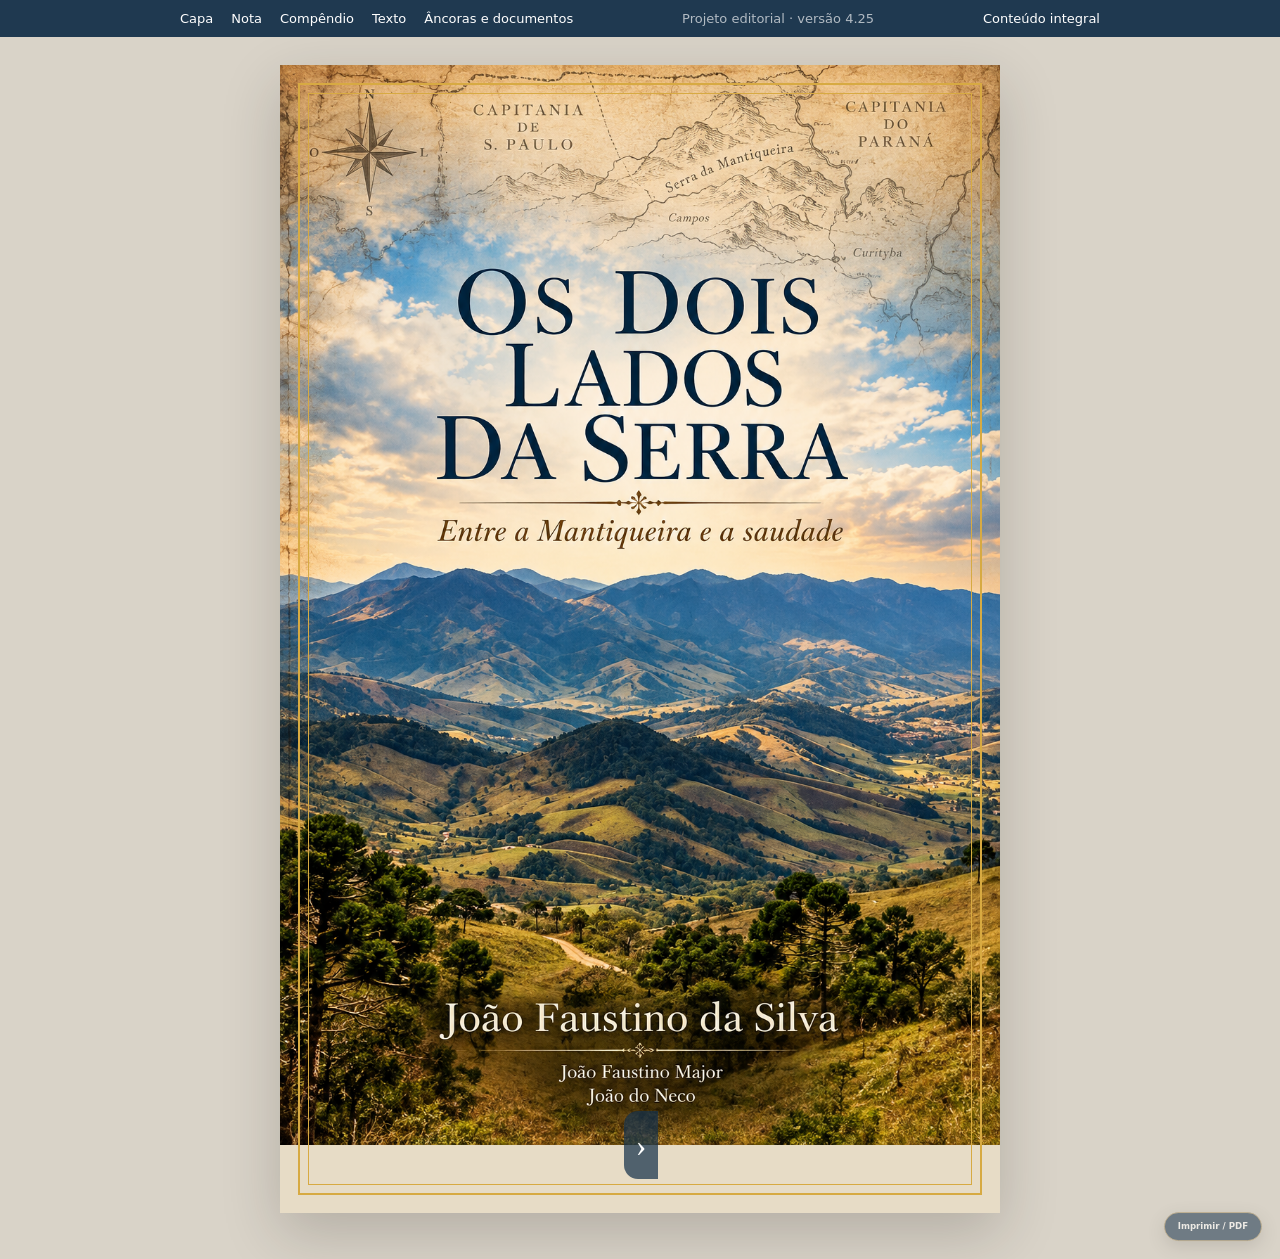
==== index.html @ 6a661e80 "v4.25: revisão conservadora da crônica familiar e política de reserva editorial" ====
<!doctype html>
<html lang="pt-BR">
<head>
<meta charset="utf-8">
<meta name="viewport" content="width=device-width,initial-scale=1">
<title>Os dois lados da Serra — Entre a Mantiqueira e a saudade</title>
<meta name="description" content="Os dois lados da Serra — Entre a Mantiqueira e a saudade. Memórias de João Faustino da Silva / João Faustino Major / João do Neco">
<meta name="theme-color" content="#17324b">
<link rel="manifest" href="./manifest.webmanifest">
<link rel="apple-touch-icon" href="./assets/fotos/file_00000000ba78820eb7ec5a3721e57d12.png">
<link rel="stylesheet" href="./memorias.css?v=374">
<script>document.documentElement.classList.add("js")</script>
</head>
<body>
<nav class="toolbar">
  <a href="#capa">Capa</a><a href="#prefacio">Nota</a><a href="#sumario">Compêndio</a><a href="#texto">Texto</a><a href="#mundo-memorias">Âncoras e documentos</a>
  <span>Projeto editorial · versão 4.25</span>
<a class="archive-link" href="conteudo-integral.html">Conteúdo integral</a></nav>

<div class="reader-shell"><main class="book">
<section class="page cover cover-art" id="capa">
  <img src="./assets/file_0000000086c8820e89fe403387501cd0.png" alt="Capa de Os dois lados da Serra — Entre a Mantiqueira e a saudade, de João Faustino da Silva">
</section>

<section class="page title-page">
  <div class="small-cap">OS DOIS LADOS DA SERRA</div>
  <p class="title-subtitle">Entre a Mantiqueira e a saudade</p>
  <h2>João Faustino da Silva</h2>
  <p class="aliases">João Faustino Major · João do Neco</p>
  <div class="ornament">✦</div>
  <p class="editorial-note">Textos preservados a partir dos escritos e publicações do autor. Revisão conservadora, organização literária e pesquisa documental.</p>
</section>

<section class="page photo-page author-portrait-page" id="retrato-do-autor">
  <header class="page-head"><span>O AUTOR</span><h2>João Faustino da Silva</h2><p>João Faustino Major · João do Neco</p></header>
  <figure class="author-portrait"><img src="./assets/fotos/joao-faustino-autor.jpg" width="1024" height="1536" alt="Retrato de João Faustino da Silva, autor de Os dois lados da Serra"><figcaption>João Faustino da Silva — João do Neco Major.<br><small>Acervo da família · enquadramento ajustado digitalmente.</small></figcaption></figure>
</section>

<section class="page contents-page" id="sumario">
  <header class="page-head"><span>ORGANIZAÇÃO</span><h2>Compêndio</h2><p>Percurso pelas memórias e documentos</p></header>
  <ol class="contents-list">

    <li><a href="#retrato-do-autor"><span>Retrato do autor</span><i></i><b>João Faustino</b></a></li>
    <li><a href="#prefacio"><span>Prefácio — Entre a Mantiqueira e a saudade</span><i></i><b>abertura</b></a></li>
    <li><a href="#voz-do-autor"><span>A voz do autor</span><i></i><b>JFMajor</b></a></li>
    <li><a href="#parte-1"><span>Parte I — A Saga dos Major</span><i></i><b>raízes e travessia</b></a></li><li><a href="#prologo-otelo"><span>Prólogo — Uma voz à porteira</span><i></i><b>uma voz à porteira</b></a></li>
    <li><a href="#mundo-memorias"><span>O mundo por trás das memórias</span><i></i><b>documentos e curiosidades</b></a></li><li><a href="#mundo-1910"><span>O mundo quando eles partiram</span><i></i><b>1908–1914</b></a></li><li><a href="#genealogia"><span>As raízes dos Major</span><i></i><b>árvore familiar</b></a></li><li><a href="#parte-2"><span>Parte II — Identidade, raízes e parentes</span><i></i><b>família</b></a></li>
    <li><a href="#parte-3"><span>Parte III — Memórias da infância</span><i></i><b>infância</b></a></li><li><a href="#visita-candida"><span>Uma visita à prima Cândida</span><i></i><b>infância · 1954</b></a></li><li><a href="#ceu-brigadeiro"><span>Céu de brigadeiro</span><i></i><b>infância · verão de 1954</b></a></li><li><a href="#aniversario-zaina"><span>O aniversário e a velha Zaina</span><i></i><b>infância · oito anos</b></a></li><li><a href="#batismo-de-joao"><span>O batismo de João</span><i></i><b>fragmento do autor</b></a></li>
    <li><a href="conteudo-integral.html"><span>Parte IV — Causos, personagens e memória oral</span><i></i><b>causos</b></a></li>
    <li><a href="#parte-5"><span>Parte V — Neco Major, Carmelina e a família</span><i></i><b>família</b></a></li>
    <li><a href="#carta-neco-major"><span>Carta a Neco Major</span><i></i><b>carta · 2016 · seleção</b></a></li><li><a href="#apresento-me"><span>Apresento-me</span><i></i><b>identidade · Minas e Paraná</b></a></li><li><a href="#tia-sa-nica"><span>Tia Sá Nica e Tio Juca Militão</span><i></i><b>família · Minas e Jaboti</b></a></li><li><a href="#nomes-da-familia"><span>Mais um pouco de histórias da nossa família</span><i></i><b>memória · linhagens</b></a></li><li><a href="#apelo-ao-rio"><span>Um apelo ao rio</span><i></i><b>poesia · natureza</b></a></li><li><a href="#trova-passarinhos"><span>Trova dos passarinhos</span><i></i><b>poesia · natureza</b></a></li><li><a href="#versinhos-adolescencia"><span>Versinhos da minha adolescência</span><i></i><b>poesia · juventude</b></a></li><li><a href="#noite-fatidica"><span>Noite fatídica</span><i></i><b>poesia · mensagem educativa</b></a></li><li><a href="#cada-cais"><span>Em cada cais um amor, em cada cidade um órfão</span><i></i><b>poesia · reflexão social</b></a></li><li><a href="#aprendiz-poeta"><span>Aprendiz de poeta</span><i></i><b>poesia · humor</b></a></li><li><a href="#cavalo-baio"><span>A venda do cavalo baio</span><i></i><b>poesia · Heitor e Elis</b></a></li><li><a href="#parte-6"><span>Parte VI — Jaboti: paisagem, pertencimento e memória</span><i></i><b>lugar</b></a></li><li><a href="#caderno-saudade"><span>Casas, tempo e saudade</span><i></i><b>crônicas recuperadas</b></a></li><li><a href="#ponto-contemplacao"><span>A vista do meu ponto de contemplação</span><i></i><b>Jaboti · paisagem</b></a></li><li><a href="#caderno-casa"><span>As múltiplas funções da minha mãe</span><i></i><b>crônica · Carmelina</b></a></li><li><a href="#caderno-transicao-familia"><span>Da casa ao tempo</span><i></i><b>interlúdio editorial</b></a></li><li><a href="#caderno-tempo"><span>Os sons de uma cidade</span><i></i><b>âncora editorial</b></a></li><li><a href="#caderno-saudade-texto"><span>A vida moderna e a triste constatação</span><i></i><b>crônica · saudade</b></a></li><li><a href="#caderno-saudade-manuscrito"><span>Saudade indefinida — fragmento do caderno</span><i></i><b>manuscrito · testemunho</b></a></li><li><a href="#caderno-manuscritos-nota"><span>Entre o arquivo e a lembrança</span><i></i><b>nota do organizador</b></a></li><li><a href="#educacao-tecnologia"><span>Educação e tecnologia — placas da escola</span><i></i><b>1998 · 2002</b></a></li>
    
    <li><a href="conteudo-integral.html"><span>Parte VII — Fé, tempo e pensamento</span><i></i><b>reflexões</b></a></li>
    <li><a href="conteudo-integral.html"><span>Parte VIII — Trovas, versos e afetos</span><i></i><b>poesia</b></a></li>
    <li><a href="conteudo-integral.html"><span>Parte IX — Tempo, saudade e travessia</span><i></i><b>memória</b></a></li>
    <li><a href="conteudo-integral.html"><span>Parte X — Caderno complementar</span><i></i><b>outras vozes</b></a></li>
  </ol><ol class="contents-list"><li class="contents-group-start"><h3>Textos recuperados nesta curadoria</h3><a href="#otelo"><span>Vô Major vai a Santa Rita, e Otelo aparece</span><i></i><b>saga</b></a></li>
<li><a href="#travessia-variante"><span>A travessia e a chegada a Jaboti — versão complementar</span><i></i><b>saga</b></a></li>
<li><a href="#de-volta-as-origens"><span>De volta às origens</span><i></i><b>saga</b></a></li>
<li><a href="#chegada-dos-mineiros"><span>A chegada dos mineiros</span><i></i><b>memórias</b></a></li>
<li><a href="#dia-de-mutirao"><span>Dia de mutirão</span><i></i><b>memórias</b></a></li>
<li><a href="#menino-chefe-de-cozinha"><span>O menino medroso que virou chefe de cozinha</span><i></i><b>memórias</b></a></li>
<li><a href="#memoria-do-vo-major"><span>Para os descendentes de Joaquim Faustino da Silva (Major)</span><i></i><b>memórias</b></a></li>
<li><a href="#os-opostos"><span>Os opostos se atraem, mas continuam opostos!</span><i></i><b>memórias</b></a></li>
<li><a href="#forasteiro"><span>Forasteiro na minha cidade natal</span><i></i><b>memórias</b></a></li>
<li><a href="#carta-ao-pai"><span>Carta para Joaquim Faustino Filho (Neco Major)</span><i></i><b>memórias</b></a></li>
<li><a href="#chegada-serra-boa-vista"><span>A Saga dos Majós — depois do Rio das Cinzas</span><i></i><b>saga</b></a></li>
<li><a href="#primeiros-dias-texto"><span>Os primeiros dias de jornada — a tristeza do Vô Major</span><i></i><b>saga</b></a></li>
<li><a href="#promessa-do-duca"><span>O desafio do Vô Major e a promessa do Duca</span><i></i><b>saga</b></a></li>
<li><a href="#serra-que-chora"><span>A descida da Serra que Chora</span><i></i><b>saga</b></a></li>
<li><a href="#serra-vencida"><span>O desafio da Serra da Mantiqueira fora vencido</span><i></i><b>saga</b></a></li>
</ol>
  <div class="contents-tail">Âncoras históricas · genealogia · mapas · documentos · curiosidades</div><button class="bookmark-jump" type="button" disabled><span class="bookmark-mini"></span><strong>Minha marcação</strong><small>Nenhuma página marcada</small></button>
</section>

<section class="page prose-page preface-editorial" id="prefacio">
  <header class="page-head"><span>ABERTURA</span><h2>Nota do organizador</h2><p>Entre a Mantiqueira e a saudade</p></header>
  <article>
    <p>Meu pai, João Faustino, gosta de contar histórias. Ou, talvez seja melhor dizer, gosta de escrevê-las. Algumas são lembranças suas; outras chegaram até ele pelas histórias dos pais, dos avós e de outros parentes. Foi assim que Minas Gerais, onde ele nunca viveu, ganhou em sua imaginação um lugar quase ideal. Mais tarde, já em Curitiba, Jaboti também passa a ocupar esse espaço de lembrança e saudade.</p>
    <p>Com o tempo, muitas dessas histórias foram ficando no papel. Memórias, contos e causos se misturam e acabam formando também uma história da própria família, atravessando gerações, lugares e acontecimentos.</p>
    <p>Ao lê-las, somos levados não apenas aos lugares onde essas pessoas viveram, mas também ao modo como meu pai os enxerga e imagina. Nem sempre é possível — ou necessário — saber exatamente onde termina a lembrança e começa o causo. Talvez parte do encanto esteja justamente aí.</p>
    <p>Ao organizar este livro, procuro preservar essa maneira de contar. Faço apenas as correções e a organização necessárias, mantendo, sempre que possível, suas palavras, seu humor e seu jeito de escrever.</p>
    <p>No fim, estas páginas são também uma forma de manter vivas as histórias que ele recebeu, transformou e passou adiante.</p>
    <p class="preface-signature">JFJr</p>
  </article>
</section>

<section class="page prose-page author-preface" id="voz-do-autor">
  <header class="page-head"><span>ABERTURA</span><h2>Ao leitor</h2><p>João Faustino da Silva</p></header>
  <article>
    <p>Da viagem de Minas até o Paraná, deram-se muitos eventos ordinários, próprios de jornadas como essa. Também houve vários eventos extraordinários — assim os acho — que já narrei; outros ainda narrarei, se Deus me permitir e com a devida anuência das almas dos personagens protagonistas desta Saga.</p>
    <p>A viagem me vem à memória em quadros, que nem sempre aparecem na sequência.</p>
    <p class="standout">Não tenho a pretensão de ser um escritor.</p>
    <p>Quero apenas ficar nas lembranças de vocês e dos meus netos como um ledor, escutador, “campiador” da História da Nossa Família e seu fiel depositário.</p>
    <p>Que Deus me dê vida e lucidez suficientes para que eu possa cumprir esta “missão”.</p>
    <p class="signature">Jaboti, 7 de fevereiro de 2017.<br><strong>JFMajor</strong></p>
  </article>
  <div class="river" aria-hidden="true"></div>
</section>

<section class="page part-page" id="parte-1"><div class="part-no">PARTE I</div>
  <h2>A Saga<br>dos Major</h2>
  <p>Raízes mineiras · travessia · caminhos para o Paraná</p>
  <div class="road"></div>
</section>

<section class="page prose-page" id="prologo-otelo"><header class="page-head"><span>PRÓLOGO</span><h2>Uma voz à porteira</h2></header><article style="min-height:45vh;display:flex;flex-direction:column;justify-content:center;align-items:center;text-align:center"><p style="font-size:clamp(2rem,5vw,3.3rem);line-height:1.3;font-style:italic;margin:0">“Ô de casa!”</p></article></section>

<section class="page prose-page story-start curated-photo-text" id="otelo"><header class="page-head"><span>A SAGA DOS MAJOR</span><h2>Vô Major vai a Santa Rita, e Otelo aparece</h2></header><article><p class="dropcap">Certa ocasião, lá, na Vargem Comprida, Vô Major e o jovem Duca, aprendiz de tropeiro, tinham ido a Santa do Sapucaí levar rapadura empalhada e açúcar mascavo, para depois retornar com farinha de trigo, peças de tecidos rústicos, querosene, enxadas, alfanjes e cavadeiras, para os pequenos comerciantes de ferragens, secos e molhados de Santa Catarina e de Capelinha da Pedra.</p>
<p>Em um desses dias de ausência do Vô Major, a Vó Rosária estava em casa, só com as duas meninas: Geralda e Esmeralda. Quando o sol já estava bem a pino e as crianças ainda dormiam em redes de taquara, a Vó aproveitou o tempo para remendar algumas roupas de roça.</p>
<p>A casa estava em silêncio, quando uma voz masculina e cansada gritou lá fora duas vezes: “Ô de casa!”, “Ô de casa!” Antes que ele gritasse pela terceira vez, Vó Rosária, meio assustada, respondeu cantando sem abrir a porta: “Ô de fora! Se é de paz, se aprochegue; se não é, vai logo embora.” Imediatamente, da porteira, veio o troco: “É só um filho de Deus, neto de Nossa Senhora, mas se não quiser me receber, digo adeus e vou embora.”</p>
<p>Escutando isso, Vó Rosária teve certeza de que o andante não vinha de muito longe. Isso porque ele mostrou que conhecia os versinhos usados como senhas naquele sertão mineiro, quando um viandante queria pedir alguma ajuda nas casas de famílias próximas às estradas. Por isso o velho viajante negro respondeu certo, também cantando.</p>
<p>Um pouco mais relaxada, minha vó desceu a escada da porta da cozinha, atravessou o terreirão de terra batida, abriu a porta da tulha e gritou, de longe, que ele podia ficar ali, mas que não se aproximasse muito da casa. E para botar medo no estranho, ela falou que, se ele chegasse perto da porta ou da janela, era só ela dar um grito que os camaradas vinham correndo ver o que sucedia; ela disse também que os homens estavam cortando arroz, ali pertinho na várzea, e num pulinho eles chegavam para acudi-la.</p>
<p>Na verdade, era só um blefe a que as mineiras recorriam quando estavam sozinhas e aparecia um forasteiro.</p>
<p>Com as prosas meio alteradas da mãe, as meninas acordaram e pularam das redes esfregando os olhos. Logo começaram a brincar com bonecas de trapos e sabugos de milho, nos quais tio Moisés pintava com carvão olhos, sobrancelhas, nariz e boca. Desse modo, desde muito cedo as meninas já começavam a aprender a ser mães, uma das funções que a sociedade da época lhes reservava. As outras duas eram as de esposa e dona de casa.</p>
<p>Naquela tarde os camaradas foram merendar em casa, o que alegrou Vó Rosária, pois ela ainda estava um pouco receosa daquela estranha visita.</p><aside class="inline-anchor curated-anchor"><span>ÂNCORA · A TULHA E A CASA</span><p>A tulha é o espaço de guarda da colheita. No conto, ela também abriga o viajante: sua presença muda a rotina da casa e concentra a curiosidade das filhas. Otelo pertence ao mundo anterior à partida.</p><a class="curated-related" href="#texto">Seguir para a partida →</a></aside>
<aside class="inline-anchor curated-anchor"><span>ÂNCORA HISTÓRICA · OTELO E O BRASIL PÓS-ABOLIÇÃO</span><p>O Brasil aboliu legalmente a escravidão em 13 de maio de 1888. Na época evocada pela saga, pouco mais de duas décadas depois, ainda viviam pessoas que haviam conhecido a sociedade escravista. A abolição não eliminou de imediato a desigualdade racial, a pobreza ou a vulnerabilidade dos trabalhadores e viajantes negros.</p><p>Otelo é apresentado pelo narrador como um viajante negro, idoso e com os pés feridos, acolhido provisoriamente na tulha. O manuscrito não informa se ele nasceu escravizado ou se foi liberto. Sua presença convida a compreender o contexto social do período, sem atribuir-lhe uma biografia que o relato não documenta.</p></aside>
<p>Como o visitante não saiu da tulha, Juca Reis e o Braz da Sá Cotinha não deram pela presença do homem. Então, a Vó pediu pro Juca ir prosear com ele e conhecer um pouco do passado daquele homem. Juca atendeu prontamente ao pedido.</p>
<p>Ele proseou demoradamente com o andarilho e voltou dizendo que ele falara a verdade pra Vó; que tinha os pés muito machucados e era só melhorar um pouco que ele chispava dali.</p>
<p>Juca assegurou também que Otelo — este era seu nome de batismo — não tinha cara de malfeitor e que era bastante idoso; por isso, mesmo que quisesse fazer mal a alguém, ele não conseguiria porque não tinha forças pra nada.</p>
<p>Juca falou essas coisas e chamou Braz para trilhar pra roça, deixando Vó Rosária novamente só com as filhas. Nessa tarde, elas não saíram nem à janela; apenas olhavam pelas frestas, querendo ver o estranho. Mas ele permaneceu dentro da tulha, e elas continuaram curiosas. (...)</p>
<p class="signature">JFMajor</p><p class="source-sign"><strong>Nota editorial.</strong> O original termina com “(...)”. A continuação ainda não foi localizada. No título, o lugar aparece como Santa Rita; no corpo do texto, como Santa do Sapucaí.</p></article></section>



<section class="page prose-page story-start saga-opening" id="texto">
  <header class="page-head"><span>A SAGA DOS MAJOR · 1910</span><h2>Separação dos filhos: o preço da aventura</h2><p>O ano era 1910</p></header>
  <article>
    <p class="dropcap">O Paraná era a mais nova fronteira agrícola do Brasil. João Cândido (João Rodrigues para os mineiros), meu bisavô, e Ambrosina, minha bisavó, já tinham vindo para Jaboti, ficando em Minas seus filhos: Tio Pedro Rodrigues, Tio Chico Rodrigues, Tio Moisés (outros) e Vó Rosária, que estava grávida e não pode viajar.</p>
    <p>Tio Domingo Mineiro veio para Jaboti com seus pais, deixando em Minas sua esposa e filhos, aqui permanecendo alguns meses. Quando se aproximava o tempo previsto para o parto, Tio Domingo voltou a Minas para buscar sua irmã Rosaria, bem como à sua esposa, filhos e também a seus irmãos e suas respectivas famílias.</p>
    <p>Desse modo, a comitiva seria formada por muitas pessoas da mesma família — entre elas, o Sr. Duca — e por mais alguns agregados.</p>
    <p>Decisão tomada! Apenas esperariam nascer aquela que seria a última mineirinha das famílias Faustino Major-Fernandes-Lino-Reis-Siqueira que, naquele ano, vieram para o Paraná.</p>
  </article>
</section>

<section class="page prose-page story-start curated-photo-text" id="primeiros-dias-texto"><header class="page-head"><span>A SAGA DOS MAJOR</span><h2>Os primeiros dias de jornada — a tristeza do Vô Major</h2></header><article><p class="dropcap">Nos dois primeiros dias dos quarenta da jornada que teriam que fazer até a Fazenda Jabotical-Marimbondo, entre os distritos de Jaboti e Maria Souza, cerca de trinta quilômetros após o Rio das Cinzas, no Paraná, Vô Major muito pouco falou.</p>
<p>Suas raras expressões verbais eram de tristeza por estar deixando sua amada terra alterosa, seus pais, irmãos e irmãs e, principalmente, seus queridos filhos do primeiro casamento: João, José, Ana e Maria. Sua mãe e nossa bisavó, Sinhá Ana, exigiu que os dois netos e as duas netas ficassem em Minas com ela, e ninguém ousou contestá-la.</p>
<p>Assim se deu o distanciamento geográfico entre avós, pais e irmãos.</p>
<p>Vô Major sabia muito bem das dificuldades que teria que enfrentar pra voltar a ver João, Zé, Ana e Maria, órfãos de mãe. Se um deles ficasse gravemente doente, ou até mesmo morresse, como aconteceu com muitos outros parentes de Minas, não haveria como sair do Paraná e chegar a tempo. Não havia automóveis nem trens por nossas bandas. Os trilhos da estrada de ferro só chegaram dezesseis anos mais tarde.</p>
<p>Nesse estado de espírito, às vezes Vô Major se afastava um pouco das pessoas da comitiva pra chorar às escondidas. Mesmo assim, foi visto, mais de uma vez, derrubando lágrimas sentidas.</p>
<p>Apesar da dor de todos, com a tropa descansada e as noites claras pela lua em seu quarto crescente, as caminhadas foram mais longas. Com a segunda noite já avançada, os retirantes chegaram a Pouso Alegre. Numa chácara nas proximidades da cidade, soltaram os animais para descansar, pastar e beber água.</p>
<p>Na estalagem, os viajantes apenas tomaram banho e dormiram, como já ocorrera na anterior.</p>
<p>Pra comer, ainda contavam com o virado de frango que as “patroas”, reunidas no casarão dos Major, tinham preparado para a viagem. A comida ainda estava bem conservada: era inverno, nas serras fazia bastante frio e ela demorava mais para se estragar.</p>
<p class="signature">Professor João Faustino Major</p><p class="source-sign"><strong>Nota editorial.</strong> Recuperado do arquivo integral, com as quebras de extração corrigidas.</p><aside class="inline-anchor illustrated-anchor north-old-anchor"><span>PANORAMA · 1910</span>
  <div class="document-anchor">
    <strong>O que o relato permite compreender</strong>
    <p>João descreve a viagem com montarias, cargueiros e uma égua-madrinha. Esse modo de viajar pertence ao universo dos antigos caminhos de tropas, nos quais animais transportavam pessoas, utensílios e mercadorias por longas distâncias.</p>
    <p><b>Pouso Alegre</b> é uma boa âncora para essa passagem: fontes históricas do município registram antigos caminhos de tropas, ranchos de viajantes e a travessia do Rio Mandu em ponto de vau, especialmente importante para animais e cargas.</p>
    <p class="anchor-source">Nota editorial: a imagem contextualiza o relato; não pretende identificar a rota exata nem as pessoas da comitiva de 1910.</p>
  </div></aside></article></section>

<section class="page prose-page story-start curated-photo-text" id="promessa-do-duca"><header class="page-head"><span>A SAGA DOS MAJOR</span><h2>O desafio do Vô Major e a promessa do Duca</h2></header><article><p class="dropcap">Ainda era madrugada quando a caravana saiu de Pouso Alegre. Andou até o cair da noite e só então os viajantes se recolheram numa hospedaria, soltando os animais para pastar, beber água e descansar.</p><figure class="curated-document"><a href="./assets/fotos/pouso-alegre-parque-1907-1910.jpg" target="_blank" rel="noopener"><img src="./assets/fotos/pouso-alegre-parque-1907-1910.jpg" alt="Parque de Pouso Alegre entre 1907 e 1910, fotografia histórica" loading="eager" decoding="async" onerror="this.closest('figure').hidden=true"></a><figcaption><strong>Pouso Alegre · 1907–1910.</strong> Acervo do Museu Histórico Municipal Tuany Toledo. Imagem da cidade na época da jornada; não identifica a hospedaria da família. <a href="https://museutuanytoledo.blogspot.com/2012/07/imagens-da-cidade.html" target="_blank" rel="noopener">Acervo e fonte →</a></figcaption></figure>
<p>Desde o dia em que deixaram o então chamado Bairro da Vargem, o jovem Duca vinha observando a melancolia de seu tio Joaquim Major. Esperava uma oportunidade para instá-lo a dizer quais eram suas preocupações. Dependendo da resposta, quem sabe poderia dar-lhe algumas palavras de alívio, pois o conhecia muito bem, até mais do que a seu próprio pai, com quem pouco convivera.</p>
<p>A oportunidade para a prosa em particular logo surgiu.</p>
<p>Numa das paradas para descanso e merenda, enquanto todos comiam paçoca de carne com café e queijo maduro com rapadura, surgiu o momento de Duca ter um particular com meu paciente vô.</p>
<p>Duca sabia que não convinha interrogá-lo perto de Vó Rosária e de tio Domingo. Os irmãos eram esquentados e, conforme fossem a resposta e a reclamação do Major, poderia haver alguma altercação entre eles.</p>
<p>Registro aqui que a mudança para o Paraná se deu por influência de meu bisavô João Cândido, que já tinha vindo pra Jaboti no ano anterior, e de tio Domingo. Os dois não queriam deixar em Minas minha Vó Rosária, respectivamente filha e irmã deles. Meu vô aceitou mudar-se para o Paraná meio contrariado.</p>
<p>Assim que Major se recusou a merendar e se afastou do grupo, seu preocupado sobrinho também não merendou e saiu ao seu encalço. Quando estavam a uma distância em que as pessoas não podiam ouvir suas prosas, Duca pediu pro vô dar-lhe uns instantes de atenção. Meu vô atendeu ao pedido.</p>
<p>Então, o jovem Duca quis saber por que seu tio estava aborrecido e quase não falava.</p>
<p>Vô Major começou dizendo que não estava certo de que a ida pro Paraná fosse a melhor decisão. Também seria difícil se acostumar com o calor intenso e o inverno gelado do sul do Brasil. Mas o pior de tudo pra ele era ficar longe dos filhos. Confiava nos cuidados da “Sinhana”, sua mãe, que já era viúva, muito amorosa e também linha-dura na educação da prole e na administração dos serviços e negócios da fazenda. Ela daria uma boa educação aos netos.</p>
<p>Sua tristeza era pela saudade que sentiria de João, José, Ana e Maria.</p>
<p>Outra observação feita por Vô Major era que, levando só meninas, seus dois filhos homens, tios João e José, lhe fariam muita falta nos serviços para recomeçar tudo em Jaboti.</p>
<p>Apesar da pouca idade e experiência de vida, Duca procurou confortar seu bondoso tio. Prometeu ajudá-lo na lavoura e no transporte de mercadorias de Jaboti para Jaguariaíva e de lá pra Jaboti. Mais tarde, o trajeto foi encurtado à metade: só iria até Wenceslau Braz, onde chegou o caminho de ferro.</p>
<p>Tentando animar Vô Major, Duca previu, naquele momento, que o primeiro filho do casal a nascer no sertão seria um varão. Completou a prosa prometendo que iria pajear o futuro primo e ensiná-lo a lidar com a criação, carrear e tropear.</p>
<p>E, exatamente como uma profecia bíblica, assim aconteceu!</p>
<p>O primeiro paranaense da família foi meu pai, e teve como pajem o primo Duca.</p>
<p>Duca levou o ainda menino Neco Major em algumas viagens a Jaguariaíva e, depois, em várias idas a Wenceslau Braz.</p>
<p>Mais tarde, os trilhos alcançaram Pinhalão. Então os vagões de carga aposentaram os tropeiros. O transporte de mercadorias em cargueiros e no lombo dos animais não era mais necessário.</p>
<p>Depois disso, Duca voltou a Minas duas vezes com tropas. Na terceira, viajou de trem, para ficar por lá em definitivo. Mas não ficou!</p>
<p>P.S. Minha vó teve mais um filho homem, que não sobreviveu.</p>
<p class="signature">Jaboti, 17 de janeiro de 2017.<br>JFMajor</p><p class="source-sign"><strong>Nota editorial.</strong> A previsão de Duca é apresentada como memória narrada pelo autor.</p></article></section>

<section class="page prose-page story-start curated-photo-text" id="serra-que-chora"><header class="page-head"><span>A SAGA DOS MAJOR</span><h2>A descida da Serra que Chora</h2></header><article><p class="dropcap">Há mais de um século, as terras do sul de Minas Gerais já estavam cansadas de tanto serem lavradas. As poucas terras disponíveis, ainda férteis, ficavam nas várzeas e eram muito disputadas pelos agricultores; por isso, eram muito caras.</p>
<p>A solução era procurar terras “novas”, mesmo que fossem em outras plagas muito distantes. O êxodo era inevitável, e o Paraná representava a Canaã brasileira, onde quem trabalhasse faria correr não só leite e mel, como na história bíblica, mas também café, arroz, feijão e polvilho. Foi o que fizeram Vô Major, Vó Rosária e seus familiares.</p>
<p>O topo da Serra da Mantiqueira, do lado mineiro, já fora conquistado.</p>
<p>Descer a Serra da Mantiqueira pelo lado paulista era o próximo grande sacrifício e perigo a ser enfrentado.</p>
<p>A paura que tomou conta de todas as pessoas da comitiva não permitiu que os mineiros apreciassem a linda paisagem do Vale do Paraíba, vista do alto da montanha.</p>
<p>Havia trechos em que as mulheres e crianças tinham que desembarcar dos cargueiros para não correrem o risco de acidentes. O declive era tão acentuado que os animais, com cargas e pessoas, poderiam escorregar e rolar pelos despenhadeiros, com consequências inimagináveis.</p>
<p>Por cautela, homens, mulheres e crianças desceram a pé, procurando garantir que, ao final da descida, não houvesse pessoas nem animais machucados.</p>
<p>Tomados todos os cuidados, iniciaram a descida da serra…</p>
<p>Apesar de toda a apreensão, muito esforço e muitos sustos, os “heróis” cumpriram a “prova” com segurança.</p>
<p>Sãos e salvos, pararam já em chão plano. Examinaram as cargas e os animais. Algumas cargas estavam fora da arrumação ideal e foram imediatamente reorganizadas.</p>
<p>Alguns animais apresentavam esfoliações nos joelhos e até sangramento no focinho, devido a tropeções e escorregadas; nada de mais sério. Os que precisavam de mais atenção recebiam creolina e sal grosso nos ferimentos e uma porção maior de ração.</p>
<p>Aliviados da tensão, tia Sinhá Ana (Sá Nica) convidou todos a agradecer a Deus e a Nossa Senhora da Boa Viagem por estarem bem de saúde.</p>
<p>Vó Rosária já tinha notado uma igrejinha solitária no topo de uma suave colina, para onde se dirigiram. Era o local apropriado para suas orações naquela ocasião; havia muitas como aquela às margens das estradas, o que comprova a religiosidade do povo naquele tempo.</p>
<p>Cuidando dos animais e de suas cargas, ficaram um adulto e os meninos mais taludos.</p>
<p>Depois que todos entraram na singela capela, tia Sinhá puxou as orações decoradas e incumbiu tio Moisés de fazer as espontâneas, pois ele era o único da caravana com um discurso bem articulado.</p>
<p>Terminados os agradecimentos, os aventureiros saíram da capela.</p>
<p>No oeste, o astro-rei descia no horizonte, anunciando a noite.</p>
<p>Era hora de descobrir uma pousada para passar a noite um pouco mais confortavelmente. […]</p>
<p class="signature">JFMajor</p><p class="source-sign"><strong>Nota editorial.</strong> A presença de Sá Nica nesta cena diverge da versão em que ela permanece em Minas. As duas versões foram preservadas.</p></article></section>

<section class="page prose-page story-start curated-photo-text" id="serra-vencida"><header class="page-head"><span>A SAGA DOS MAJOR</span><h2>O desafio da Serra da Mantiqueira fora vencido</h2></header><article><p class="dropcap">Subir e descer a majestosa serra custou muito esforço físico a pessoas e animais.</p>
<p>Todos careciam de uma boa noite de descanso. Antes, porém, foram tomar banho.</p><aside class="inline-anchor curated-anchor"><span>ÂNCORA · AS PARADAS DA JORNADA</span><p>Desarrear é retirar os arreios dos animais. O pouso reúne descanso, alimentação e cuidado com a tropa; neste episódio, o alívio depois da serra também abre espaço para as conversas e a leitura.</p><a class="curated-related" href="#serra-que-chora">Rever a descida →</a></aside>
<p>As mulheres, no banheiro, debaixo de um “baldão” com vários furos, feito regador de horta; as crianças, em bacias nos quartos; os homens adultos foram nadar num pequeno rio próximo.</p>
<p>Alguns queriam banhar-se no rio Paraíba. Acreditavam que, pelo fato de a imagem de Nossa Senhora Aparecida ter sido encontrada naquele rio, suas águas eram milagrosas e revigorariam seus corpos extenuados. Vô Major, que não tinha tanta fé como alguns, tomou a palavra e determinou: “Ninguém vai ao rio Paraíba! Suas águas são barrentas, fica um pouco longe e é muito fundo. Corre-se o risco de alguém querer fazer graça, desafiando o poder do rio, e morrer afogado.”</p>
<p>Depois desses argumentos irrefutáveis, ninguém ousou contrariá-lo. Esqueceram o rio famoso e se contentaram com o modesto riozinho mais próximo.</p>
<p>No jantar daquele fim de dia, todos comeram mais que o normal.</p>
<p>No outro dia, ainda com o brilho das estrelas, arrearam a tropa e prosseguiram a viagem. O estado de São Paulo era muito grande, e eles teriam que cortá-lo de norte a sudoeste.</p>
<p>Tio Chico Rodrigues era um estrategista; por isso, seguia sempre à frente do comboio.</p>
<p>De vez em quando encontrava uma ponte mais perigosa para os animais ou pinguelas com corrimão, por onde só passavam as pessoas. Então escolhia um vau do rio para a travessia dos animais e cargueiros. Muitas vezes, mesmo vendo a estrada seguir logo ali, na outra margem, a caravana era obrigada a dar voltas de quilômetros para retomar a marcha, pois o rio estava cheio devido às chuvas recentes.</p>
<p>Da primeira pousada em solo paulista até Itapetininga, que correspondia a mais ou menos metade de todo o percurso, a viagem ocorreu sem nenhum fato merecedor de destaque. A caravana passou pelas dificuldades consideradas normais, tanto que seus componentes se deram ao luxo de um dia e duas noites de descanso.</p>
<p>Durante o dia, os homens vaguearam pelas vizinhanças e compraram cachaça em um velho armazém de secos e molhados. Não beberam no balcão, como gostavam de fazer nas vendas lá da roça, em Minas, onde passavam horas a contar causos, despreocupados, já que todos se conheciam desde a infância. Naquela cidade, onde não conheciam ninguém, eram considerados forasteiros e todos os olhavam ressabiados e com desconfiança. Era prudente voltarem logo para a pousada. Assim fizeram.</p>
<p>Eles não se esqueceram de levar balas, biscoitinhos e gasosa para as mulheres e crianças.</p>
<p>Naquela tarde, os homens foram papear debaixo de uma frondosa palmeira. Uns se deitaram na grama, com seus chapéus tapando o rosto; outros se sentaram nos calcanhares a picar fumo de corda para os cigarros de palha, costume comum entre os caboclos.</p>
<p>Tio Moisés, mais refinado, não se sentava em qualquer lugar, para não sujar ou estragar as calças de tecidos caros, às vezes até importados. Comprava os tecidos em uma loja tradicional de Pouso Alegre e mandava fazer as calças com um velho alfaiate de Santa Rita do Sapucaí.</p>
<p>Tio Moisés permaneceu em pé e abriu um livro muito grosso, de capa dura e escura, que estava lendo durante as paradas. Trazia em sua bagagem uma boa lamparina, para o caso de a pousada não possuir um lampião mais potente. Os causos do sertão mineiro não lhe despertavam interesse. (...)</p>
<p class="signature">JFMajor</p><p class="source-sign"><strong>Nota editorial.</strong> Escolhida esta versão do pouso e da travessia paulista, sem repetir o episódio em “Pousada Portal do Vale”.</p></article></section>

<section class="page prose-page story-start curated-photo-text" id="chegada-serra-boa-vista"><header class="page-head"><span>A SAGA DOS MAJOR</span><h2>A Saga dos Majós — depois do Rio das Cinzas</h2></header><article><p class="dropcap">Logo após a travessia do Rio das Cinzas, em Tomazina, vozes guturais e entrecortadas davam graças a Deus por mais um obstáculo vencido. As falas arrastadas e suas aparências demonstravam o cansaço da longa viagem. A cada instante aumentava a ansiedade de chegar à terra da esperança. Quase nem perceberam a passagem pelo pequeno trecho que vai da margem do rio até o sopé da Serra da Boa Vista. Tão suave era esse pedaço de estrada! Foi então que começaram a enfrentar o último e difícil obstáculo.</p><figure class="curated-document"><a href="https://commons.wikimedia.org/wiki/Special:Redirect/file/Rio_das_Cinzas_em_Tomazina.jpg?width=900" target="_blank" rel="noopener"><img src="https://commons.wikimedia.org/wiki/Special:Redirect/file/Rio_das_Cinzas_em_Tomazina.jpg?width=900" alt="Rio das Cinzas em Tomazina, fotografia contemporânea" loading="eager" decoding="async" onerror="this.closest('figure').hidden=true"></a><figcaption><strong>Rio das Cinzas · Tomazina.</strong> Fotografia contemporânea de Cristian Bauer Tabor. Paisagem atual do rio citado; não reconstrói a margem nem o ponto exato da travessia. <a href="https://commons.wikimedia.org/wiki/File:Rio_das_Cinzas_em_Tomazina.jpg" target="_blank" rel="noopener">Acervo e fonte →</a></figcaption></figure>
<p>Carroções de rodas inteiriças subiam vagarosamente o espigão até encontrarem uma clareira num terreno quase plano e, como o sol já se punha atrás do monte e a escuridão noturna se aproximava, então era hora de desarrear a tropa e ali pernoitar. Debaixo da árvore mais frondosa armaram suas tendas, onde se recolheram e passaram a derradeira noite da jornada. Lá fora, o barulho dos animais pastando a relva se misturava ao som entediante de grilhos, sapos e cantos de aves de hábitos noturnos. De vez em quando o uivo de um lobo solitário ecoava pelas colinas e planícies. Durante a madrugada, alguns dos adultos, ainda sem pegar no sono, ficaram de sentinela e, assim, puderam ouvir, arrepiados de medo, lá longe, estrugidos de onça-pintada que faziam silenciar toda a natureza, tanto era o respeito dos demais seres pelo temível predador.</p>
<p>Logo mais os galos das circunvizinhanças começaram a cantar anunciando o fim de mais uma tensa e longa noite.</p>
<p>Mal clareou o dia, todos já estavam de pé. Crianças querendo o leite, que há muitos dias tinha azedado, mas sem alternativa elas aceitaram, com má vontade, a substituição por mamadeira de água com açúcar. Triste mesmo era vê-las choramingando a falta da irmãzinha que havia ficado enterrada para sempre em terras bandeirantes. Vô Majó e Vó Rosária curtiam, presas ao peito, a saudade e a dor pela perda da pequenina inocente. Porém, resignados e sem se lamentarem, tinham consciência de que aquele foi o mais alto preço que pagaram pelo desejo de uma vida melhor em terras promissoras, mas distantes e ainda inóspitas.</p>
<p>Silenciosos, reuniram a tropa…</p>
<p>A densa neblina encurtava a visibilidade, mesmo assim a caravana pôs-se em marcha pela trilha íngreme. Os viajeiros divisavam pequenos ranchos encravados nas fraldas da Serra da Boa Vista. No caminho, de um lado, o paredão a prumo, do outro, um abismal precipício. Quando já estavam famintos, chegaram ao topo da serra. Havia ali uma grande cruz demarcando uma encruzilhada, onde a estradinha pela qual seguiam era cortada por outra, que pela esquerda dava acesso ao incipiente povoado onde seria construída a estação ferroviária do KM 51 — hoje, Pinhalão — e pelo lado direito, seguindo o lombo da serrinha, chegava-se à Água Branca, onde já havia a propriedade do tio Pedro Rodrigues e sua grande prole.</p><aside class="inline-anchor curated-anchor"><span>ÂNCORA · O ÚLTIMO ESPIGÃO</span><p>A sequência do relato conduz do Rio das Cinzas à subida da Boa Vista e à visão de Jaboti. O nome desta serra distingue a chegada ao Paraná da travessia anterior da Mantiqueira.</p><a class="curated-related" href="#mundo-1910">Consultar o caderno de época →</a></aside>
<p>Desse mirante, olhamos, emocionados, alguns pontos brancos e cinzas no meio de laranjais e bananeiras. Eram as humildes casas de Jaboti em seus primeiros anos de existência. Ao fundo do patrimônio, a Serra da Água Funda e o Piquinho da Barra Seca. Mais ao Oeste via-se o Pico Agudo camuflado por uma névoa esbranquiçada. Bem perto de nós, mas um pouco mais abaixo, o bairro do Herval com alguns ranchos barreados e cobertos de sapé. À nossa direita, as planícies do Varzeão, este bairro já às margens do piscoso Rio das Cinzas. À nossa esquerda, bem próximo, o Pico da Boa Vista. Enfim, à nossa frente descortinava-se a paisagem onde Vô Majó e Vó Rosária plantariam uma nova geração de “majós”, cuja descendência seria tão numerosa quanto variada em suas características físicas e psicológicas, quem sabe até alguns de hábitos caseiros e sedentários, como este narrador, hoje incapaz de empreender longas jornadas e por isso se contenta apenas em lembrar esta grande aventura de nossos antepassados que teve lugar no distante início</p>
<p class="source-sign"><strong>Nota editorial.</strong> A impressão está marcada como página 1 de 2 e termina em “no distante início”. A segunda página ainda não foi localizada.</p></article></section>

<section class="page prose-page curated-photo-text" id="travessia-variante"><header class="page-head"><span>CADERNO COMPLEMENTAR · TEXTO ORIGINAL PRESERVADO</span><h2>A travessia e a chegada a Jaboti — outra versão</h2></header><article><p class="dropcap">Diante dessas dificuldades, só lhes restava enfrentar o desafio de ir explorar o inóspito sertão lindeiro do Rio das Cinzas.</p>
<p>O ano era 1909. Decisão tomada.</p>
<p>Reuniram a tropa e embalaram os poucos utensílios domésticos, as rudes ferramentas agrícolas e víveres suficientes para alimentar os aventureiros, sua prole e seus agregados durante a longa jornada. Deixaram então as várzeas cercadas de morros, em comboios formados por carroções e cargueiros, respectivamente puxados e transportados por muares. Cruzaram o rio Sapucaí e chegaram à fronteira do território paulista, encerrando aí o capítulo mineiro dessa história.</p><figure class="curated-document"><a href="./assets/fotos/pouso-alegre-ponte-mandu-1893.jpg" target="_blank" rel="noopener"><img src="./assets/fotos/pouso-alegre-ponte-mandu-1893.jpg" alt="Ponte de madeira sobre o Rio Mandu em Pouso Alegre, fotografia de 1893" loading="eager" decoding="async" onerror="this.closest('figure').hidden=true"></a><figcaption><strong>Ponte sobre o Rio Mandu · 1893.</strong> Acervo do Museu Histórico Municipal Tuany Toledo. Documento de contexto dos caminhos mineiros; não é a ponte sobre o Sapucaí citada no relato. <a href="https://museutuanytoledo.blogspot.com/2012/05/muitas-historias_28.html" target="_blank" rel="noopener">Acervo e fonte →</a></figcaption></figure>
<p>Liderados pela égua-madrinha, chamada […] — a qual, afirmava seu Duca, conhecia o caminho para Minas Gerais, tendo-o percorrido três vezes — fizeram a travessia pela Província bandeirante, em cujo solo ficaria enterrado um membro da família, uma menina recém-nascida, que adoeceu durante a viagem, vindo a falecer durante a estadia da comitiva em uma pousada na cidade de Revolta, atual Coronel Macedo, já quase na divisa com o Paraná.</p>
<p>Com um componente a menos e uma dor a mais, a comitiva partiu rumo ao seu objetivo.</p>
<p>Depois, chegaram às barrancas do rio Itararé e só aí avistaram as primeiras matas virgens do outro lado da divisa, em solo paranaense. Adentraram o sertão ermo, cruzaram o rio das Cinzas e se estabeleceram em Jaboti, na fazenda Jaboticabal-Marimbondo, mais precisamente dentro de uma gleba onde hoje fica o bairro Neco Major.</p><aside class="inline-anchor curated-anchor"><span>ÂNCORA · DUAS VERSÕES DA TRAVESSIA</span><p>Esta é uma versão sintética preservada como documento literário da família. A narrativa principal, mais desenvolvida em cenas e personagens, aparece nos capítulos anteriores. As versões se complementam, mas conservam a divergência entre 1909 e 1910. A cronologia da família ainda depende das folhas e documentos disponíveis.</p><a class="curated-related" href="#chegada-serra-boa-vista">Retornar ao relato principal da chegada →</a></aside>
<p class="source-sign"><strong>Nota editorial.</strong> Esta versão registra 1909; “Separação dos filhos” registra 1910. A divergência permanece em aberto. O nome da égua não foi preenchido no original.</p></article></section>


<section class="page prose-page story-continuation">
 <div class="running-head">SEPARAÇÃO DOS FILHOS <span>continuação</span></div>
 <article>
  <p>E, assim se deu. Vó Rosária deu à luz uma menina, cujo nome de batismo era Ambrosina, em homenagem à matriarca da família. Ambas gozavam de boa saúde e cumpriram rigorosamente o resguardo conforme o costume da época.</p>
  <p>Passados os quarenta dias de dieta regrada a caldo de galinha gorda, Vó Rosária tinha o leite suficiente para amamentar e satisfazer o apetite da nossa pequenina Tia.</p>
  <p>Nesse mesmo período, os animais selecionados para romper as muitas léguas entre Minas e Paraná também tiveram sua dieta especial: sem trabalho, com pastagens e ração substanciosas, estavam na melhor forma física e no máximo de suas forças.</p>
  <p>Quando julgou que todos estavam prontos para a histórica travessia, Vô Major e alguns companheiros encaixotaram os poucos utensílios domésticos e as ferramentas agrícolas mais básicas; agasalhos e víveres suficientes para proteger e alimentar os “aventureiros”, sua prole e seus agregados durante a longa jornada.</p>
 </article>
</section>

<section class="page prose-page story-continuation">
 <div class="running-head">SEPARAÇÃO DOS FILHOS <span>continuação</span></div>
 <article>
  <p>Antes do amanhecer de um dia de sol, reuniram a tropa, selaram os animais de andar macio para montaria das pessoas adultas; as crianças viriam nos cargueiros; arrearam os animais de tração e carregaram os cargueiros.</p>
  <p>Os filhos mais velhos do Vô Major — Tio João, Tio José, Tia Maria e Tia Sá Nica, frutos do primeiro casamento do Vô Major — ainda ficaram morando nas cercanias de Santa Catarina e Capelinha da Pedra, atuais Natércia e Conceição das Pedras, respectivamente.</p>
  <aside class="inline-anchor illustrated-anchor"><span>ÂNCORA · A USINA DE SÃO MIGUEL</span><figure class="anchor-real-thumb"><a href="https://commons.wikimedia.org/wiki/File:CACHOEIRA_USINA.jpg" target="_blank" rel="noopener"><img src="./assets/fotos/cachoeira-usina-natercia.jpg" alt="Cachoeira da Usina entre Natércia e Conceição das Pedras, fotografada em 2025" loading="lazy" decoding="async" onerror="this.closest('figure').hidden=true"></a><figcaption>Cachoeira da Usina · 2025 · JCRCAMARGO · <a href="https://creativecommons.org/licenses/by-sa/4.0/" target="_blank" rel="noopener">CC BY-SA 4.0</a></figcaption></figure><div class="anchor-visual archive-card"><b>1912 · ELETRICIDADE ENTRE AS SERRAS</b><em>Cachoeira de São Miguel · Santa Catarina, atual Natércia</em><small>Companhia Força e Luz Minas Sul</small></div><p class="anchor-extra"><b>A paisagem hoje.</b> A pequena fotografia mostra a Cachoeira da Usina, entre Natércia e Conceição das Pedras, em 2025. É um registro contemporâneo do lugar; não documenta as turbinas de 1912 nem identifica a propriedade dos parentes.</p><p>Dois anos depois da partida narrada por João, a região de Santa Catarina — atual Natércia — recebeu uma obra extraordinária para aquele tempo. Na Cachoeira de São Miguel foi instalada a usina que levou energia elétrica a Santa Rita do Sapucaí. Registros históricos locais contam que Antônio Moreira da Costa viajou à Alemanha para adquirir o maquinário e que equipamentos ligados à Siemens foram trazidos desmontados até a região.</p><p class="anchor-extra"><b>Uma viagem dentro da viagem.</b> O transporte das peças de Santa Rita até Natércia teria levado cerca de dois meses. Pontes precisaram ser reforçadas, estradas alargadas e terrenos aterrados; apenas um mancal teria consumido quarenta dias de transporte, com oito juntas de bois. A usina entrou em funcionamento no fim de 1912.</p><p class="anchor-extra"><b>Memória da família.</b> O relato familiar situa a antiga usina dentro de propriedade ligada a parentes. Essa ligação específica será preservada como memória familiar enquanto buscamos escritura, fotografias, nomes dos proprietários e documentação que permitam identificá-la com precisão.</p><small>Fontes em investigação: registros históricos de Santa Rita do Sapucaí; legislação mineira; acervos da antiga Companhia Força e Luz Minas Sul. A identificação das turbinas e fabricantes será detalhada somente após conferência documental.</small></aside>
  <p>Alguns anos depois, Tio José e Tia Sá Nica também vieram para Jaboti, sendo que Tia Sá Nica, quando já em idade avançada, voltou à sua querência natal; lá, adoeceu e faleceu em poucos dias. Hoje, seu corpo repousa à sombra das montanhas da sua querida terra.</p>
  <p>Tia Geralda era uma menininha de uns três anos de idade, Tia Esmeralda com pouco mais de um ano e o bebezinho de cujo parto Vó Rosária mal tinha saído da quarentena.</p>
 </article>
</section>

<section class="page prose-page story-continuation">
 <div class="running-head">SEPARAÇÃO DOS FILHOS <span>continuação</span></div>
 <article>
  <p>As crianças, ainda muito pequenas, não tinham noção do que representava essa viagem e suas consequências, mas Vô Major e Vó Rosária sabiam que aquela seria uma viagem sem volta, pelo menos nunca mais voltariam a viver naquelas terras alterosas.</p>
  <p>Então, com lágrimas nos olhos, meus avós contemplaram por algum tempo e pela última vez o “véu branco” formado pelas águas, despencando ininterruptamente da serra, na cachoeira da Usina que ficava bem próximo ao casarão onde moravam até então.</p>
  <p>Foi dado o comando de partida. A tropa, que já estava inquieta, arrancou rapidamente. Seus cascos cavoucavam a terra batida e seca que virava pó; uma nuvem de poeira levantou do chão formando uma cortina que aos poucos fora escondendo aquelas paisagens tão familiares aos nossos antepassados.</p>
  <p>Casarões de fazendas, casas de pequenos sítios, casebres de pau a pique e, principalmente, pessoas humildes e de fala mansa foram ficando para trás. Outras paisagens e outros sotaques muito distantes os aguardavam no “sertão” do rio das Cinzas, no Norte do Paraná.</p>
  <aside class="nature-anchor landscape-anchor"><span>ÂNCORA NATURAL · RIO DAS CINZAS</span><div class="natural-photo-triptych" aria-label="Paisagem e espécies de contexto"><figure><img src="https://commons.wikimedia.org/wiki/Special:Redirect/file/Arauc%C3%A1ria_ou_Pinheiro_do_Paran%C3%A1_%28Araucaria_angustifolia%29.jpg?width=520" alt="Araucária, espécie característica da Floresta com Araucária" loading="lazy" decoding="async" onerror="this.closest('figure')?.classList.add('archive-image-missing');this.remove()"><figcaption>Araucária · paisagem vegetal</figcaption></figure><figure><img src="https://commons.wikimedia.org/wiki/Special:Redirect/file/BEM-TE-VI_%28Pitangus_sulphuratus%29.jpg?width=520" alt="Bem-te-vi" loading="lazy" decoding="async" onerror="this.closest('figure')?.classList.add('archive-image-missing');this.remove()"><figcaption>Bem-te-vi · ave citada por João</figcaption></figure><figure><img src="https://commons.wikimedia.org/wiki/Special:Redirect/file/Amazonetta_brasiliensis.jpg?width=520" alt="Marreca-pé-vermelho, espécie provável para os marrequinhos do relato" loading="lazy" decoding="async" onerror="this.closest('figure')?.classList.add('archive-image-missing');this.remove()"><figcaption>Marreca-pé-vermelho · identificação provável</figcaption></figure></div><p>O rio que aparece como destino da família é também um eixo natural do Norte Pioneiro. Sua bacia reúne paisagens distintas; documentos ambientais registram no Norte Pioneiro Floresta Estacional Semidecidual, Floresta com Araucária, campos e áreas de Cerrado.</p><p class="anchor-extra"><b>O “sertão” de João tinha vegetação própria.</b> Nos vales do Cinzas, a Floresta Estacional Semidecidual incluía árvores como peroba-rosa, pau-d’alho, figueiras e palmito-juçara. A paisagem de 1910, porém, não deve ser reconstruída automaticamente a partir da vegetação atual, profundamente transformada pela agricultura.</p></aside>
 </article>
 <div class="road-fade" aria-hidden="true"></div>
</section>

<section class="page prose-page story-continuation">
 <div class="running-head">SEPARAÇÃO DOS FILHOS <span>continuação</span></div>
 <article>
  <p>No alto de uma colina, como que a se despedir dos retirantes, um casal de seriema iniciou seu canto triste.</p>
  <aside class="nature-anchor"><span>ÂNCORA NATURAL · A SERIEMA</span><figure class="anchor-real-thumb"><a href="https://commons.wikimedia.org/wiki/File:Siriema.jpg" target="_blank" rel="noopener"><img src="https://commons.wikimedia.org/wiki/Special:Redirect/file/Siriema.jpg?width=160" alt="Seriema fotografada por Halleypo em Minas Gerais, 2011" loading="lazy" decoding="async" onerror="this.closest('figure').hidden=true"></a><figcaption>Seriema · Halleypo · <a href="https://creativecommons.org/licenses/by-sa/3.0/" target="_blank" rel="noopener">CC BY-SA 3.0</a></figcaption></figure><p>A seriema pertence às aves mais características de ambientes abertos e campestres do Brasil. Aqui, a ave não é apenas paisagem: seu canto marca sonoramente a despedida de Minas na lembrança de João.</p><small>A identificação fica no nível do nome usado pelo autor; a âncora não pretende provar qual indivíduo ou espécie estava naquele ponto da viagem.</small></aside>
  <p>Com o sol começando a subir na abóboda celeste, pouco a pouco, foram deixando aquelas várzeas cercadas de morros, que pareciam querer impedir o êxodo dessa gente que, até aquele dia, vivia sem pressa e se contentava com o pouco que tinha; sua rotina tinha o mesmo ritmo lento dos carros de bois e seu melancólico canto.</p>
  <p>Porém, agora, saíam da comodidade e, incentivados por Tio Domingo, homem dinâmico e otimista, que liderava a comitiva, já começaram a sonhar com a fortuna que fariam no novo eldorado brasileiro, o Paraná, tão divulgado pelo governo federal da época. Isto lhes dava o ânimo necessário para tão grande sacrifício.</p>
  <p>Para as montarias e para os cargueiros, nos quais pessoas e “trens” viajavam, eram utilizados muares — e apenas uma égua-madrinha — especialmente escolhidos e preparados pelo Vô Major, pois ele era homem experiente e sabia quais animais aguentariam a longa travessia.</p><aside class="nature-anchor fauna-anchor"><span>ÂNCORA NATURAL · A TROPA</span><figure class="anchor-real-thumb"><a href="./assets/fotos/tropeiros-ponta-grossa-c1900.jpg" target="_blank" rel="noopener"><img src="./assets/fotos/tropeiros-ponta-grossa-c1900.jpg" alt="Tropeiros em Ponta Grossa, cerca de 1900" loading="lazy" decoding="async" onerror="this.closest('figure').hidden=true"></a><figcaption>Tropa de mulas · contexto</figcaption></figure><p><strong>Muares</strong> — burros e mulas — reuniam resistência, equilíbrio e capacidade de carga, qualidades essenciais nos caminhos de serra e nas longas jornadas. A <strong>égua-madrinha</strong>, normalmente conhecida e seguida pelos demais animais, ajudava a manter a tropa reunida e servia como referência durante o deslocamento.</p><small>Esta nota explica a prática tropeira mencionada por João; não acrescenta animais à comitiva além dos que ele próprio registra.</small></aside><div class="soundscape-cue" data-soundscape="tropa"><button type="button" class="soundscape-btn">♫ Ouvir a tropa se preparando</button><span>cascos e movimento dos animais · ambientação sonora</span></div>
  <p class="source-sign">Trecho de “A Aventura de Joaquim Faustino da Silva”, o Joaquim Major.<br>Professor João Faustino Major</p>
 </article>
</section>







<section class="page part-page" id="mundo-memorias"><div class="part-no">CADERNO HISTÓRICO E DOCUMENTAL</div><h2>O mundo por trás<br>das memórias</h2><p>Documentos · lugares · mapas · curiosidades de uma época</p><div class="road"></div></section><section class="page prose-page context-1910" id="mundo-1910"><header class="page-head"><span>INTRODUÇÃO AO CADERNO · 1908–1914</span><h2>O mundo quando eles partiram</h2></header><article><p class="dropcap">Enquanto a família Major atravessava serras, rios e caminhos de terra, o mundo também estava em movimento. Nas cidades, chegavam a eletricidade, os automóveis e as notícias da aviação. No interior, a viagem continuava dependendo dos animais, dos pousos e do conhecimento dos caminhos.</p><p>As páginas seguintes não pretendem provar cada cena narrada por João Faustino Major. Reúnem documentos e acontecimentos contemporâneos que ajudam a imaginar a época, sem confundir a história do país com a história particular da família.</p><p class="source-sign">Caderno de contexto · documentos de época e referências históricas</p></article></section>

<section class="page prose-page story-start context-1910">
<header class="page-head"><span>1910 · UM MUNDO EM TRANSFORMAÇÃO</span><h2>O Brasil ao redor da viagem</h2><p>República, campo, cidades e distâncias</p></header>
<article>
<p class="dropcap">Enquanto os Major preparavam animais, mantimentos e cargueiros para deixar as montanhas de Minas, o Brasil também atravessava uma mudança profunda. A República tinha pouco mais de vinte anos, o Rio de Janeiro era a capital federal e grande parte da vida econômica e social ainda se organizava longe dos grandes centros urbanos.</p>
<p>Em novembro de 1910, Hermes da Fonseca assumiria a Presidência. Naquele mesmo ano, a Revolta da Chibata exporia no Rio de Janeiro tensões sociais e militares de um país que desejava parecer moderno, mas carregava desigualdades muito antigas.</p>
<aside class="inline-anchor illustrated-anchor"><span>ÂNCORA HISTÓRICA · 22 ANOS DA ABOLIÇÃO</span><p>Quando a família iniciou a travessia, haviam transcorrido apenas vinte e dois anos desde a Lei Áurea, de 13 de maio de 1888. Portanto, pessoas adultas encontradas pelos caminhos em 1910 podiam ter nascido sob a escravidão. A abolição jurídica não eliminou as desigualdades nem criou, por si só, políticas de inclusão para a população liberta.</p><small>Contexto documental: Lei nº 3.353/1888 e acervo do Arquivo Nacional.</small></aside>
</article></section><section class="page archival-find-page context-doc-page"><header class="page-head"><span>DOCUMENTO VISUAL · BRASIL, 1910</span><h2>A capital que queria ser moderna</h2><p>Rio de Janeiro · República · transformação urbana</p></header><figure class="crossing-document verified-archive-photo"><a href="https://commons.wikimedia.org/wiki/File:Biblioteca_Nacional_do_Brasil_-_1910.jpg" target="_blank" rel="noopener"><img src="https://commons.wikimedia.org/wiki/Special:Redirect/file/Biblioteca_Nacional_do_Brasil_-_1910.jpg?width=1000" alt="Fachada da Biblioteca Nacional do Brasil, fotografada por Marc Ferrez em 1910" loading="lazy" decoding="async" onerror="this.closest('figure').classList.add('archive-image-missing');this.remove()"></a><figcaption><strong>Biblioteca Nacional do Brasil · 1910.</strong> Fotografia de <strong>Marc Ferrez</strong>; acervo da Biblioteca Nacional do Brasil; domínio público. A imagem documenta a monumentalização da então capital federal.</figcaption></figure><p class="anchor-source"><strong>Acervo de referência:</strong> Biblioteca Nacional / Brasiliana Fotográfica. Fotografias de Marc Ferrez registram a Avenida Central e seus edifícios por volta de 1910.</p></section><section class="page prose-page context-1910"><article><p>Era também um Brasil de contrastes tecnológicos. Telégrafo, telefone, eletricidade, fotografia, ferrovias e os primeiros automóveis e aviões conviviam com carros de bois, tropas de muares, caminhos de terra e longas jornadas a cavalo. A viagem dos Major pertence exatamente a esse encontro entre dois tempos.</p><figure class="context-niche real-context-photo"><div class="archive-fallback-note">Documento fotográfico de contexto</div><a href="https://commons.wikimedia.org/wiki/File:Rio_de_Janeiro_-_Avenida_Central_-_1909.jpg" target="_blank" rel="noopener"><img src="https://upload.wikimedia.org/wikipedia/commons/8/89/Rio_de_Janeiro_-_Avenida_Central_-_1909.jpg" alt="Avenida Central no Rio de Janeiro por volta de 1909" loading="lazy" decoding="async" onerror="this.closest('figure').classList.add('archive-image-missing');this.remove()"></a><figcaption><strong>Rio de Janeiro · Avenida Central · c. 1909.</strong> Documento visual de contexto da modernização da então capital federal. Atribuição autoral mantida apenas quando confirmada na ficha do acervo.</figcaption></figure>
</article></section>

<section class="page prose-page context-1910">
<header class="page-head"><span>PARANÁ · NORTE PIONEIRO</span><h2>O território que os aguardava</h2><p>Estradas, trilhos, matas e novos núcleos</p></header>
<article>
<p>O Paraná de 1910 não pode ser lido pelo mapa urbano de hoje. No Norte Pioneiro, fazendas, pequenos povoados e caminhos de tropa articulavam um território em transformação. As ferrovias avançavam, mas ainda não alcançavam muitos dos lugares que aparecem na memória familiar.</p>
<aside class="nature-anchor landscape-anchor"><span>PAISAGEM · ENTRE O CAMINHO E O TRILHO</span><p>A tropa descrita por João não é sinal de um mundo isolado da modernidade. Ao contrário: animais de carga e estradas de ferro coexistiram durante décadas e frequentemente se complementavam, levando pessoas e mercadorias entre fazendas, estações e povoados.</p></aside>
<p>Dois anos depois da travessia, começaria a Guerra do Contestado, conflito social que atingiu a região disputada entre Paraná e Santa Catarina entre 1912 e 1916. A expansão ferroviária, a disputa pela terra, a população sertaneja e os interesses econômicos faziam parte daquele cenário.</p>
</article></section><section class="page archival-find-page context-doc-page"><header class="page-head"><span>DOCUMENTO CARTOGRÁFICO · PARANÁ</span><h2>O Paraná que os aguardava</h2><p>Mapa histórico · 1908</p></header><figure class="crossing-document verified-archive-photo"><a href="./assets/fotos/parana-mapa-1908.jpg" target="_blank" rel="noopener"><img src="./assets/fotos/parana-mapa-1908.jpg" alt="Mapa histórico do Paraná de 1908" loading="lazy"></a><figcaption><strong>Mapa do Paraná · 1908.</strong> Documento cartográfico produzido apenas dois anos antes da travessia narrada. Permite ao leitor comparar o território daquele momento com a configuração atual.</figcaption></figure><p class="anchor-source"><strong>Fonte:</strong> acervo cartográfico do Museu Paranaense / Instituto de Terras, Cartografia e Geociências do Paraná.</p></section>

<section class="page archival-find-page context-doc-page"><header class="page-head"><span>DOCUMENTO FOTOGRÁFICO · 1912–1916</span><h2>O Contestado estava logo adiante</h2><p>Famílias sertanejas · ferrovia · conflito</p></header><figure class="crossing-document verified-archive-photo"><a href="https://www.museuparanaense.pr.gov.br/Galeria-de-Imagens/Revelando-o-Contestado-imagens-do-mais-sangrento-conflito-social-do-Brasil-nas" target="_blank" rel="noopener"><img src="https://www.museuparanaense.pr.gov.br/sites/mupa/arquivos_restritos/files/imagem/2020-09/173.jpg" alt="Famílias e trabalhadores durante a Guerra do Contestado, fotografia de Claro Jansson" loading="lazy" decoding="async" onerror="this.closest('figure')?.classList.add('archive-image-missing');this.remove()"></a><figcaption><strong>Contestado · 1912–1916.</strong> Fotografia de Claro Jansson preservada pelo Museu Paranaense. A imagem é posterior à viagem dos Major e não representa a família; documenta o ambiente humano de um conflito que começaria dois anos depois.</figcaption></figure><p class="anchor-source"><strong>Documento de contexto:</strong> Museu Paranaense, coleção <em>Revelando o Contestado</em>.</p></section><section class="page prose-page context-1910"><article><p>Ao norte, outra transformação ganhava força. A região que mais tarde seria conhecida como Norte Pioneiro ou Norte Velho ampliava sua produção agrícola e suas conexões com São Paulo. O chamado Norte Novo, associado posteriormente a Londrina e Maringá, ainda pertencia ao futuro.</p>
</article></section>

<section class="page archival-find-page context-doc-page aviation-page">
<header class="page-head"><span>PARIS · 1900–1910</span><h2>O futuro já havia começado</h2><p>Exposição Universal · eletricidade · aviação</p></header>
<div class="context-document-grid">
<figure class="verified-archive-photo"><a href="https://commons.wikimedia.org/wiki/File:Paris_Exposition_Palace_of_Electricity,_Paris,_France,_1900_n2.jpg" target="_blank" rel="noopener"><img src="https://commons.wikimedia.org/wiki/Special:Redirect/file/Paris_Exposition_Palace_of_Electricity%2C_Paris%2C_France%2C_1900_n2.jpg?width=1000" alt="Palácio da Eletricidade na Exposição Universal de Paris de 1900" loading="lazy" decoding="async" onerror="this.closest('figure')?.classList.add('archive-image-missing');this.remove()"></a><figcaption><strong>Paris · 1900.</strong> Palácio da Eletricidade e Château d’Eau na Exposição Universal. Acervo Brooklyn Museum; reprodução histórica sem restrições conhecidas.</figcaption></figure>
<figure class="verified-archive-photo"><a href="https://commons.wikimedia.org/wiki/File:Santos_Dumont_voa_em_seu_14-bis_-_Campo_de_Bagatelle_-_1-13792-0000-0000,_Acervo_do_Museu_Paulista_da_USP.jpg" target="_blank" rel="noopener"><img src="https://commons.wikimedia.org/wiki/Special:Redirect/file/Santos_Dumont_voa_em_seu_14-bis_-_Campo_de_Bagatelle_-_1-13792-0000-0000%2C_Acervo_do_Museu_Paulista_da_USP.jpg?width=1000" alt="Santos-Dumont voando no 14-bis no Campo de Bagatelle em 1906" loading="lazy" decoding="async" onerror="this.closest('figure')?.classList.add('archive-image-missing');this.remove()"></a><figcaption><strong>Bagatelle · 1906.</strong> Santos-Dumont em voo no 14-bis diante do público. Acervo do Museu Paulista da USP.</figcaption></figure>
</div>
<div class="era-strip"><b>1900</b><span>Paris celebra eletricidade, máquinas e novos transportes</span><b>1906</b><span>Santos-Dumont realiza os voos públicos do 14-bis</span><b>1907</b><span>a Demoiselle leva adiante a busca por uma aeronave pequena e leve</span><b>1910</b><span>a família atravessa o interior brasileiro com animais e cargueiros</span><b>1914</b><span>a aviação já participa da Primeira Guerra Mundial</span></div>
<blockquote class="narrative-bridge"><span>DOIS RITMOS DO MESMO TEMPO</span>Não eram épocas diferentes. Enquanto o homem aprendia a voar, grande parte do interior ainda media distâncias pelo passo dos animais, pelos caminhos de terra, pelas pontes e pelos vaus.</blockquote>
<p class="anchor-source"><strong>Suporte documental:</strong> imagens históricas identificadas por acervo e data; nenhuma delas é apresentada como registro da família Major.</p>
</section><section class="page prose-page context-1910">
<header class="page-head"><span>MUNDO · 1908–1914</span><h2>Às vésperas de uma ruptura</h2><p>Progresso, impérios e a Grande Guerra</p></header>
<article>
<p>Do outro lado do Atlântico, a Europa vivia os últimos anos da chamada Belle Époque. Grandes impérios, cidades eletrificadas, novas máquinas, cinema, automóveis, aviação e comunicações mais rápidas alimentavam uma forte confiança no progresso.</p><aside class="inline-anchor"><span>ÂNCORA · PARIS, 1900</span><p>A Exposição Universal, apresentada nas páginas anteriores, simbolizava a confiança nas novas tecnologias. Aqui, a mesma imagem não se repete: interessa o contraste entre aquele otimismo e as tensões que levariam à guerra.</p></aside>
<p>Essa aparência de estabilidade escondia rivalidades políticas, militares e econômicas. Em 1914, apenas quatro anos depois da partida narrada nestas páginas, o assassinato do arquiduque Francisco Ferdinando precipitaria a Primeira Guerra Mundial. O conflito transformaria fronteiras, tecnologias, economias e milhões de vidas.</p><figure class="context-niche real-context-photo"><div class="archive-fallback-note">Documento fotográfico de contexto</div><a href="https://commons.wikimedia.org/wiki/File:Franz_Ferdinand_d%27Este,_Erzherzog.jpg" target="_blank" rel="noopener"><img src="https://commons.wikimedia.org/wiki/Special:Redirect/file/Franz_Ferdinand_d%27Este%2C_Erzherzog.jpg?width=700" alt="Arquiduque Francisco Ferdinando" loading="lazy" decoding="async" onerror="this.closest('figure')?.classList.add('archive-image-missing');this.remove()"></a><figcaption><strong>Francisco Ferdinando.</strong> Seu assassinato em Sarajevo, em 1914, tornou-se o estopim imediato da crise que levou à Primeira Guerra Mundial.</figcaption></figure>
<div class="era-strip"><b>1908</b><span>imigração japonesa ganha marco simbólico no Brasil com o Kasato Maru</span><b>1910</b><span>travessia da família · Revolta da Chibata</span><b>1912</b><span>início do Contestado</span><b>1914</b><span>início da Primeira Guerra Mundial</span></div>
</article></section><section class="page archival-find-page context-doc-page"><header class="page-head"><span>DOCUMENTOS · UM MUNDO EM RUPTURA</span><h2>1914: quatro anos depois</h2><p>A Grande Guerra muda o horizonte</p></header><div class="document-anchor"><p><strong>28 de junho de 1914 · Sarajevo.</strong> O assassinato do arquiduque Francisco Ferdinando desencadeou a crise diplomática que levou as potências europeias à guerra.</p></div><div class="document-anchor"><p><strong>Mobilização e guerra industrial.</strong> Ferrovias, telégrafo, produção em massa e novas tecnologias militares mostraram o outro lado da modernidade celebrada no início do século.</p></div><p class="anchor-source"><strong>Leitura documental:</strong> esta página funciona como ponte cronológica. Os acontecimentos de 1914 não são parte da viagem familiar; mostram o mundo que se transformaria apenas quatro anos depois dela.</p></section><section class="page prose-page context-1910"><article><p class="standout">A história da família acontecia dentro da História — mesmo quando seus protagonistas não tinham como saber o nome que o futuro daria àquele tempo.</p>
</article></section>

<section class="page archival-find-page context-doc-page"><header class="page-head"><span>DOCUMENTO · BRASIL, 1908</span><h2>Um país que recebia novos caminhos</h2><p>Imigração · porto · deslocamentos</p></header><figure class="crossing-document verified-archive-photo"><a href="https://commons.wikimedia.org/wiki/File:Kasato_Maru_1908.jpg" target="_blank" rel="noopener"><img src="https://commons.wikimedia.org/wiki/Special:Redirect/file/Kasato_Maru_1908.jpg?width=1000" alt="Navio Kasato Maru em 1908" loading="lazy" decoding="async" onerror="this.closest('figure')?.classList.add('archive-image-missing');this.remove()"></a><figcaption><strong>Kasato Maru · 1908.</strong> A chegada do navio a Santos tornou-se um marco da imigração japonesa no Brasil. O documento amplia a escala do capítulo: enquanto famílias se deslocavam pelo interior, outras atravessavam oceanos e passavam a integrar a sociedade brasileira.</figcaption></figure><p class="anchor-source"><strong>Contexto:</strong> documento histórico usado como marco da imigração japonesa; não possui relação direta com a família Major.</p></section><section class="page archival-find-page context-doc-page"><header class="page-head"><span>DOCUMENTO · RIO DE JANEIRO, 1910</span><h2>A Revolta da Chibata</h2><p>Marinha · cidadania · permanências da escravidão</p></header><figure class="crossing-document verified-archive-photo"><a href="https://commons.wikimedia.org/wiki/File:Jo%C3%A3o_C%C3%A2ndido_Felisberto_e_jornalistas.jpg" target="_blank" rel="noopener"><img src="https://commons.wikimedia.org/wiki/Special:Redirect/file/Jo%C3%A3o_C%C3%A2ndido_Felisberto_e_jornalistas.jpg?width=1000" alt="João Cândido Felisberto e jornalistas durante a Revolta da Chibata" loading="lazy" decoding="async" onerror="this.closest('figure')?.classList.add('archive-image-missing');this.remove()"></a><figcaption><strong>João Cândido e jornalistas · 1910.</strong> A Revolta da Chibata tornou visíveis tensões raciais, sociais e militares apenas vinte e dois anos depois da abolição. A fotografia pertence ao contexto nacional contemporâneo à travessia.</figcaption></figure><p class="anchor-source"><strong>Leitura histórica:</strong> o documento não cruza a narrativa familiar; situa o leitor no Brasil político e social daquele mesmo ano.</p></section><section class="page archival-find-page context-doc-page"><header class="page-head"><span>DOCUMENTO · CAMINHOS DA MODERNIDADE</span><h2>Trilhos ao lado das tropas</h2><p>Itararé · ferrovia · 1912</p></header><figure class="crossing-document verified-archive-photo"><a href="./assets/fotos/itarare-estacao-1912.jpg" target="_blank" rel="noopener"><img src="./assets/fotos/itarare-estacao-1912.jpg" alt="Estação ferroviária de Itararé em 1912" loading="lazy"></a><figcaption><strong>Estação de Itararé · 1912.</strong> O registro, apenas dois anos posterior à viagem, materializa a transição descrita no livro: tropas, cargueiros e caminhos antigos convivendo com uma rede ferroviária em expansão.</figcaption></figure><p class="anchor-source"><strong>Documento regional:</strong> relatório da Estrada de Ferro Sorocabana. A fotografia registra a infraestrutura regional, não a viagem dos Major.</p></section><section class="page prose-page context-return">
<header class="page-head"><span>DE VOLTA À ESTRADA</span><h2>Depois do horizonte</h2></header>
<article><p class="dropcap">Tudo isso acontecia no mesmo mundo em que uma família deixava Minas levando consigo o que cabia nos cargueiros. Para eles, porém, a História não tinha ainda nomes como Belle Époque, República Velha ou vésperas da Grande Guerra.</p><p>Havia apenas a estrada adiante, os animais, as crianças, a serra ficando para trás e o Paraná em algum lugar depois do horizonte.</p></article><div class="road-fade" aria-hidden="true"></div></section>

<section class="page prose-page story-start curated-photo-text" id="de-volta-as-origens"><header class="page-head"><span>A SAGA DOS MAJOR</span><h2>De volta às origens</h2></header><article><p class="dropcap">Na ida à casa da Zezé, no Bairro da Usina, o fusquinha rodava pelas estradas rurais, gemendo nas subidas, contornando os morros e descendo para os vales, que os mineiros chamam de várzeas. Enquanto isso, o Donizete e o Fio conversavam animadamente. Quanto a mim, nem sei qual era o assunto que animava a conversa entre os dois, pois eu “viajava” pelo túnel do tempo, de volta ao início do século XX. Pela minha mente passava a saga dos Majó e Siqueira, meus ancestrais, que deixaram aquelas plagas de generosas bicas, que há remotos tempos fornecem água limpa e fria despencada das nascentes no alto das montanhas.</p>
<p>Certamente meus avós passaram por aqui, beberam dessas águas, banharam-se nesses córregos e contemplaram essas mesmas paisagens: serras e vargens. Aqueceram-se com esse mesmo sol ameno do sul de Minas Gerais e viram aquela mesma lua que, na noite passada, brincava de esconde-esconde atrás dos morros. Sentiram esse vento fresco e contemplaram esse mesmo verde exuberante, que ainda existe porque é protegido por ladeiras muito íngremes.</p>
<p>Com certeza, Vô Majó e Vó Rosária pensaram em mim. Mesmo que de maneira imprecisa, eles pensaram, pois faziam planos de deixar essas terras já cansadas, de tanto ser lavradas, e irem embora para o Paraná. Queriam fazer fortuna e criar seus descendentes em terras mais planas e novas. Entre seus descendentes, estava eu. Por isso, de algum modo, eu aqui vivi, pois há muito tempo já havia uma centelha do que viria a ser eu nessas árvores e nos humos debaixo dessas pedras milenares. Tudo já estava programado e devidamente registrado no livro do Criador.</p>
<p>Nunca soube como viviam os meus avós, seus irmãos e cunhados; não ficaram registros, e ninguém me contou. Somente as montanhas de Santa Catarina e de Capelinha da Pedra, testemunhas oculares e fiéis depositárias, guardavam os segredos desse povo. Só as pedras milenares e as árvores mais antigas podem conhecer as histórias dessa gente que partiu para sempre. Muitos dos seus segredos não transpuseram a Serra da Mantiqueira.</p>
<p>Vejo-os em pensamentos; entre eles, um rapaz alto, magro, de dedos longos e mãos finas, lendo debaixo dessas sombras. Ele nunca se casou e, infelizmente, também não passou a outros o gosto pela leitura, que enriquece o intelecto e a alma; hábito tão raro entre meus antepassados.</p>
<p>Fico a imaginar que histórias, que segredos essas pedras e essas velhas árvores saberiam. Que causos guardam esses despenhadeiros, essas veredas? Ah! Quantos sonhos tiveram o Vô Majó e Vó Rosária? O que pensavam, enquanto carreavam, tiravam leite ou cuidavam da numerosa prole? Quantos planos fizeram, aqui do Sul de Minas?!</p>
<p>Creio ver pessoas e crianças dentro dos carroções de muares e dos cargueiros, misturadas aos utensílios domésticos mais necessários. À frente da comitiva, a égua-madrinha, chamada […]. Seu Duca afirmava que ela sabia, por instinto, os caminhos de Minas ao Paraná, tendo-os percorrido três vezes.</p><aside class="inline-anchor curated-anchor"><span>ÂNCORA · MEMÓRIA E IMAGINAÇÃO</span><p>Nesta visita, João percorre lugares associados aos antepassados e imagina a jornada deles. A passagem da observação para a visão interior é parte da escrita: não indica que o narrador presenciou a migração.</p><a class="curated-related" href="#texto">Retomar a saga →</a></aside>
<p>Voltando ao tempo real do agora… os dois continuam a conversar. Eu continuo em silêncio, com um nó na garganta e um aperto no peito. Emociono-me a uma lembrança tão pungente, de algo que eu, de alguma maneira, tinha vivido nestes sítios, onde, no entanto, nunca estivera antes dos meus cinquenta e sete anos.</p>
<p>A parada na porteira e vozes alegres me chamam de volta ao tempo real. É a Zezé, os filhos, nora e neto; eles vêm nos receber no alpendre da humilde e acolhedora casa que há muito tempo foi morada da tia Maria e do tio Pedro Majó, e ponto de partida da caravana daqueles que foram ajudar a construir nossa Jaboti.</p>
<p class="source-sign"><strong>Nota editorial.</strong> Texto escolhido entre versões da mesma visita a Minas. O nome da égua não foi preenchido no original.</p></article></section>
<section class="page chapter-colophon">
  <div class="colophon-mark">✦</div>
  <p>Fim da parte</p>
  <h2>A Saga dos Major</h2>
  <div class="colophon-rule"></div>
  <small>As notas documentais e históricas correspondentes vêm a seguir, em segundo plano.</small>
</section>

<section class="page notes-page">
  <header class="page-head"><span>FINAL DO CAPÍTULO</span><h2>Notas e âncoras históricas</h2></header>
  <div class="note"><b>Santa Catarina → Natércia</b><p>Nos acontecimentos de 1910, chamar o lugar de Santa Catarina é historicamente correto. O distrito conservou esse nome até 1953, quando passou a se chamar Natércia. A nota ajuda a conciliar o nome usado por João com o mapa atual.</p></div>
  <div class="note"><b>Pouso Alegre e os caminhos de tropas</b><p>A passagem por Pouso Alegre é coerente com a antiga função viária da região. Registros históricos municipais descrevem caminhos de tropas, ranchos de pouso e a travessia do Rio Mandu por vau, utilizada por viajantes, animais e cargas.</p></div>
  <div class="note"><b>Quarenta dias</b><p>O tempo da jornada é informação do relato familiar. Distâncias modernas ajudam apenas a dimensionar a travessia; não devem ser confundidas com a distância efetivamente percorrida pela comitiva.</p></div>
  <div class="note"><b>Memória e documento</b><p>Quando uma informação vier apenas da lembrança familiar, ela será apresentada como tal. Datas, topônimos e fatos confirmados por fontes externas funcionarão como âncoras, sem corrigir silenciosamente a voz de João.</p></div>
</section>




<section class="page prose-page" id="como-ler-documentos"><header class="page-head"><span>GUIA DO LEITOR · CADERNO HISTÓRICO</span><h2>O que cada imagem nos conta</h2></header><article><p><strong>Documento de época.</strong> Fotografia, mapa ou registro produzido no período estudado. Ajuda a reconhecer paisagens, técnicas e acontecimentos, mas não comprova que os Major estiveram naquela cena.</p><p><strong>Imagem de contexto.</strong> Representa uma realidade semelhante àquela descrita nas memórias, sem identificação direta com a família.</p><p><strong>Fotografia familiar.</strong> Quando identificada pelo acervo e por pessoas da família, constitui um testemunho próprio, com atribuição que deve ser preservada.</p><p><strong>Nota histórica.</strong> Explica um lugar, palavra ou acontecimento sem substituir a voz de João Faustino Major.</p><p class="source-sign">Critério editorial: diferenciar o documento, sua interpretação e a memória narrada.</p></article></section><section class="page prose-page" id="curiosidades-travessia"><header class="page-head"><span>CURIOSIDADES · O COTIDIANO DA TRAVESSIA</span><h2>O que a estrada exigia</h2></header><article><p><strong>O vau.</strong> Era um trecho relativamente raso de um rio, escolhido para atravessar a água sem ponte. A passagem dependia do nível da correnteza, da firmeza do fundo e das condições dos animais.</p><p><strong>O cargueiro.</strong> Animais de carga transportavam mantimentos, roupas e objetos necessários à viagem. Distribuir e equilibrar o peso era parte do trabalho cotidiano da tropa.</p><p><strong>O pouso.</strong> A jornada precisava de paradas para descanso, água, alimentação e cuidado com os animais. O ritmo era condicionado pelo terreno e pelo clima, não apenas pela distância no mapa.</p><p class="source-sign">Notas explicativas sobre práticas de viagem; não são descrições documentadas de cada etapa específica da família Major.</p></article></section><section class="page part-page" id="genealogia"><div class="part-no">CADERNO DE FAMÍLIA</div><h2>As raízes<br>dos Major</h2><p>Genealogia · nomes e gerações</p><div class="road"></div></section>
<section class="page prose-page" id="arvore-major"><header class="page-head"><span>GENEALOGIA · RAMO FAUSTINO MAJOR</span><h2>De geração em geração</h2></header><article><p><strong>Faustino Pereira da Silva</strong> e <strong>Ana “Major”</strong></p><p>↓</p><p><strong>Joaquim Faustino da Silva</strong> e <strong>Rosária Rosalina dos Reis</strong></p><p>↓</p><p><strong>Joaquim Faustino Filho (Neco Major)</strong> e <strong>Carmelina Maria Faustino</strong></p><p class="source-sign">Quadro genealógico familiar em organização. Os vínculos apresentados seguem os dados familiares confirmados; datas e documentação permanecem sujeitos a conferência.</p></article></section>
<section class="page prose-page" id="arvore-azevedo"><header class="page-head"><span>GENEALOGIA · RAMO AZEVEDO</span><h2>Outro ramo da memória</h2></header><article><p><strong>Benedito José de Azevedo</strong> — cônjuge ainda não identificado(a).</p><p>↓</p><p><strong>José Antônio de Azevedo (Zé Antônio)</strong> e <strong>Josefina Maria de Jesus</strong>.</p><p class="source-sign">Zé Antônio é identificado na memória familiar como bisavô do organizador. O cruzamento entre ramos e os demais vínculos será apresentado somente após confirmação documental.</p></article></section>
<section class="page prose-page" id="filhos-neco"><header class="page-head"><span>GENEALOGIA · DESCENDÊNCIA</span><h2>Os filhos de Neco Major</h2></header><article><p>Levino (Vino), Sebastião (Tião), José, Benedito (Dito do Cartório), Maria, Laércio, João, Donizete, Iolanda e Luis Francisco.</p><p class="source-sign">Relação de nomes transmitida e confirmada pela família. A sequência não deve ser interpretada como ordem de nascimento sem documentação adicional.</p></article></section>
<section class="page part-page" id="parte-2"><div class="part-no">PARTE II</div><h2>Identidade, raízes e parentes</h2><p>Os avós · duas margens da memória</p><div class="road"></div></section>
<section class="page prose-page story-start curated-photo-text" id="memoria-do-vo-major"><header class="page-head"><span>MEMÓRIAS DE JOÃO</span><h2>Para os descendentes de Joaquim Faustino da Silva (Major)</h2></header><article><p class="dropcap">“A saudade é um misto de dor e de prazer. Lembranças imprecisas de um tempo passado.”</p>
<p>Olho um velho álbum de fotografias de pessoas que já saíram deste plano de vida, mas nunca saíram da minha memória.</p>
<p>Elas estão lá como que descansando dentro de um plástico translúcido. Outras pessoas estão retratadas em quadros pendurados na parede, “presas” entre o fundo de papelão e o vidro transparente que nos permite contemplá-las.</p>
<p>As molduras estão carcomidas pelos gulosos cupins. Os estragos causados pelos insetos na madeira parecem feridas, semelhantes às feridas que trago na alma. Feridas causadas pela dor de muita saudade e de alguns remorsos.</p><aside class="inline-anchor curated-anchor"><span>ÂNCORA · QUEM É O VÔ MAJOR?</span><p>Joaquim Faustino da Silva, marido de Rosária Rosalina dos Reis, é o avô paterno de João. Seu filho Joaquim Faustino Filho, Neco Major, é o pai do narrador. Os nomes semelhantes pertencem a duas gerações.</p><a class="curated-related" href="#genealogia">Ver a genealogia no livro →</a></aside>
<p>Não me esqueço das pessoas queridas que se foram, porém a minha “performance” no palco da vida faz com que eu me descuide um pouco. Mas repentinamente, com a força do meu pensamento quase compulsivo, as pessoas saem de seus “aconchegos” e vêm à luz do sol, tal como eram em vida.</p>
<p>Vejo o Vô Major: calça sempre sem cinta; quando a usava, era por cima das presilhas. O mais das vezes, em lugar da cinta, ele amarrava um cordão branco. Pés descalços ou de chinelos de couro feitos pelos sapateiros da Rua do Comércio, saída para a Barra Seca; cabeça branca e raspada com máquina zero como um legítimo Major das Minas Gerais.</p>
<p>Língua roçando os lábios de um lado a outro. Era seu jeito de umedecer os lábios. Porém daquela boca nunca saía um palavrão; saíam, sim, frases de comoção e solidariedade com sua querida nora, minha mãe, pela trabalheira danada que ela tinha para cuidar dos muitos filhos, sobrinhos, agregados e outros comensais que moravam conosco, ou pelo menos comiam na nossa simples, mas sempre farta mesa.</p>
<p>Nunca esqueço os cuidados que o Vô Major tinha com minhas perebas e furúnculos. Quando me dava banho na bacia com água morna e sabão de cinza, ele secava meu corpo apenas apalpando com um pano macio.</p>
<p>Após estes eventos, não tenho mais lembranças do meu avô paterno. Algum tempo depois, já morando em Jaboti, em um domingo, quando me levantei de manhã, meu pai já tinha ido para o sítio, tirar e desnatar leite, tratar dos animais, principalmente tratar dos porcos na ceva. Depois ele passaria pela casa da tia Maria e do tio Antônio Matoso para ver o Vô Major, seu pai, que estava muito mal de saúde.</p>
<p>Quando meu pai voltou para nossa casa, com um ar tristonho, disse à minha mãe: “Carmelina, tenho que ir ficar com o Papai que está nas últimas.” Ouvindo isto, eu pedi para ir com ele. Ele concordou e me colocou na garupa do Crioulo, burro dócil e marchador recém-adquirido do tio Janguinho do Cinzas, hoje Jundiaí do Sul.</p>
<p>Lá, fomos nós pela estrada empoeirada. Uma mão na rédea e outra me segurando, assim foi meu pai. Às vezes ele rezava ou falava baixo. Quem sabe fizesse as duas coisas ao mesmo tempo.</p>
<p>Quando saímos da estrada principal, avistamos várias pessoas espalhadas pela varanda e pelo terreirão. Meu pai abriu a porteira que ficava no alto do pasto do tio Antônio e disse: “O Papai já se foi.” Eu nada respondi, porque eu nada entendia de vida e de morte.</p>
<p>Quando chegamos ao portão do curral, bem próximo da casa, um dos filhos da tia Maria — não me lembro qual — veio ao nosso encontro, pediu bênção de mãos postas e falou: “Tio Neco, o ‘Padrinho’ Majó morreu.” Da minha reação, eu não me recordo.</p>
<p>Quanto a meu pai, nunca esqueci: ele baixou a cabeça, tirou um lenço do bolso e enxugou duas lágrimas. Depois, se refez, subiu a escada da varanda, atravessou a sala cheia de gente, de choros rasgados e de soluços contidos, de murmúrios e lamentações.</p>
<p>Discretamente, meu pai entrou no quarto, tirou o chapéu, abaixou-se até a cama e beijou na testa seu pai e meu avô Major, inerte e já frio.</p>
<p class="signature">Jaboti, 3 de julho de 2016 — um domingo de temperatura amena.<br>JFMajor</p><p class="source-sign"><strong>Nota editorial.</strong> Versão com conclusão, datada de 3 de julho de 2016. A data é a da escrita, não a do falecimento.</p></article></section>
<section class="page prose-page story-start curated-photo-text" id="os-opostos"><header class="page-head"><span>MEMÓRIAS DE JOÃO</span><h2>Os opostos se atraem, mas continuam opostos!</h2></header><article><p class="dropcap">A Vó Zefina era uma mulher disposta. Não negava favor nem conselhos a ninguém, mas também não pensava muito para passar uma carraspana, se ela julgasse necessário. Nas festas religiosas, era responsável pelos quitutes, que alguns de seus contemporâneos dizem que eram uma atração à parte no leilão de prendas comestíveis. Assim todos os festeiros a colocavam no comando das atividades de confeitaria. Ser subordinada, ela não aceitava. Boa pessoa, porém brava. Exercia forte ascendência sobre os filhos, entre os quais minha mãe. Era orgulhosa, porém justa e altruísta. De personalidade forte e conservadora, não tolerava nada que, em seu julgamento pessoal, manchasse a moral e os bons costumes. Prendada como era, fazia comidas gostosas; mantinha a casa bem asseada e ainda fazia colchas maravilhosas. Tinha um vício: fumava. Fumava e tossia; tossia e fumava.</p>
<p>O Vô Zé Antônio era o oposto dela. Vestia-se mal, não passava a cinta nas presilhas da calça — como era comum entre os idosos da época —, não era homem decidido nem sociável. Não implicava com ninguém, apenas reclamava quando algo não lhe agradava. Era manco. Teve as duas pernas fraturadas. Uma, tentando apartar uma briga de carneiros, outra quando saía da casa da minha mãe. Ao montar no cavalo, o animal deu uns corcovos e o derrubou, causando a “quebradura”. Por isso, ambas as pernas eram tortas e bambas, e a muito custo sustentavam seu corpo em pé, mesmo sendo magro e leve.</p><aside class="inline-anchor curated-anchor"><span>ÂNCORA · OS AVÓS MATERNOS</span><p>Josefina Maria de Jesus, a Vó Zefina, e José Antônio de Azevedo, o Vô Zé Antônio, são os avós maternos do autor. O retrato do casal compõe a outra margem de suas lembranças familiares.</p><a class="curated-related" href="conteudo-integral.html">Consultar a genealogia no arquivo integral →</a></aside>
<p>No final de sua vida, já não mais podendo andar, permanecia o tempo todo deitado e a reclamar: “Até quando vou ficar nesta cama?” “Fulano, o sicrano, a comadre tal, o compadre… Deus os levou, dando-lhes descanso, e eu fico aqui sofrendo e dando trabalho.”</p>
<p>Depois desse desabafo, começava a rezar. Ia pouco a pouco baixando a voz, então pegava no sono. Foi assim até que Deus atendeu seu pedido e o levou para o descanso eterno, no dia… de agosto de…</p>
<p>Quanto à Vó Zefina, tão decidida e orgulhosa que era, nem reclamou e nem pediu para morrer, muito menos para continuar aqui na terra. Dar trabalho para os filhos não lhe passava pela cabeça. Por isso não esperou nada. Ao regressar de seu último passeio — uma visita aos parentes da Lavrinha — adoeceu e morreu em… também no mês de agosto.</p>
<p class="source-sign"><strong>Nota editorial.</strong> O final foi recuperado em outra folha. As datas permanecem em branco, como no original.</p></article></section>
<section class="page part-page" id="parte-3"><div class="part-no">PARTE III</div><h2>Memórias da infância</h2><p>A casa · o eito · a vida no sítio</p><div class="road"></div></section>
<section class="page prose-page story-start curated-photo-text" id="chegada-dos-mineiros"><header class="page-head"><span>MEMÓRIAS DE JOÃO</span><h2>A chegada dos mineiros</h2></header><article><p class="dropcap">Houve um tempo em que era grande a migração de mineiros para o Paraná. Em Jaboti, nossa casa do sítio tinha dupla função: albergue de acolhidos e entreposto para “distribuição” de mão de obra. Nos meses de maio, junho e julho — devido à entressafra — a afluência era maior. Num mesmo caminhão, sem um mínimo de conforto e segurança, vinham várias famílias com pencas de filhos, poucos utensílios domésticos e muita esperança de uma vida melhor. Algumas, que traziam dinheiro, compravam terras. Outras conseguiam contratos de arrendamento e parcerias; essas logo nos deixavam. Entretanto, dos grupos que se tinham alojado nos paióis, porões, varandas e dentro da nossa casa, invariavelmente uma família se fixava numa das rústicas moradias disponíveis. Se não havia uma, fazia-se um mutirão: em dois ou três dias, a nova moradia estava barreada e coberta de sapé, pronta para ser o lar daquela humilde família.</p><aside class="inline-anchor curated-anchor"><span>ÂNCORA · OUTRA GERAÇÃO DE VIAJANTES</span><p>Aqui, a migração é lembrada pelo menino que recebe famílias no sítio. É um tempo posterior à saga dos avós: mudam o transporte e os personagens, mas permanecem o acolhimento e a busca de uma vida melhor.</p><a class="curated-related" href="#dia-de-mutirao">Ler a vida em comunidade →</a></aside>
<p>No período em que essas pessoas ficavam conosco, a gente fazia amigos, inimigos, namoradinhas de olhadelas, de recadinhos e, às vezes, até de ficar de mãos dadas, muito às escondidas.</p>
<p>Depois que todos iam embora, ficava em mim um misto de saudade e de alívio. Saudade dos companheiros das pequenas aventuras e cúmplices das grandes peraltices; das caçadas de nhambus nas palhadas, das arapucas armadas no mato, das pescarias e banhos nos riachos; alívio por não ter que dormir encolhido, deixando os “pés” da cama para os hóspedes temporários e não mais precisar dividir com eles os pedaços de frango caipira de que eu tanto gostava.</p>
<p>Hoje, cinquenta anos já se passaram. Os mineiros não mais vêm para o Paraná, vão para as grandes cidades, bem como os descendentes dos que para cá vieram. Daquele tempo, ficaram a amizade, o compadrio e a saudade daquelas pessoas simples e de fala mansa, que povoaram os longínquos dias da minha infância.</p>
<p class="source-sign"><strong>Nota editorial.</strong> A migração aqui lembrada pertence à infância do narrador. “Hoje” e “cinquenta anos” se referem ao momento da escrita.</p></article></section>
<section class="page prose-page story-start curated-photo-text" id="dia-de-mutirao"><header class="page-head"><span>CONTO EM DESTAQUE · MEMÓRIAS DE JOÃO</span><h2>Dia de mutirão</h2><p>Um dia de trabalho, uma comunidade inteira</p></header><article><p class="dropcap">Com os primeiros raios de sol, chegavam também os primeiros “camaradas”. Pouco a pouco o dia clareava e a turma do eito se completava. Uma grande mesa, caprichosamente arrumada, os esperava com um sustancioso desjejum: pão, biscoito e broas, acompanhados de café com leite, que eram avidamente consumidos.</p>
<p>Enquanto o sol subia no céu, os homens desciam para a beira do riacho, com as foices sobre os ombros, relampejando de tão afiadas. Antes de iniciar o trabalho, os mais experientes se colocavam estrategicamente entre os mais jovens. Era uma maneira de evitar serviços malfeitos e possíveis desavenças provocadas por “acertos de contas”, não raro nessas ocasiões, e acirradas disputas para provar quem era melhor no serviço. Isso acontecia principalmente se, no grupo de trabalhadores, houvesse pais de disputadas donzelas.</p>
<p>Distribuídos os homens pelo eito, conforme esquema preestabelecido, começava-se o trabalho a todo vapor. Cada um queria despontar mais que o outro. Por volta das onze horas, pra animação do meu pai, todos já tinham saído das grotas, e o roçado já começava a aparecer. Um cheiro de mato cortado se misturava ao estonteante cheiro de almoço à base de feijão, arroz e sopa de mandioca com carne de porco, abatido na véspera, especialmente para esse dia.</p><aside class="inline-anchor curated-anchor"><span>ÂNCORA · O EITO E O MUTIRÃO</span><p>Eito é a faixa ou frente de trabalho na roça. No mutirão de João, vizinhos se reúnem para a tarefa; refeições, brincadeiras e o anúncio do próximo encontro dão à jornada seu caráter comunitário.</p><a class="curated-related" href="#menino-chefe-de-cozinha">Conhecer o menino da cozinha →</a></aside>
<p>Durante o almoço, dava gosto ver o tamanho dos “pratos” feitos, que em poucos minutos eram literalmente devorados. O que desgostava um pouco era a indolência que tomava conta de quase todos após a pesada refeição. Com o esforço despendido ao sol a pino e escaldante, a fila para beber água não terminava nunca. Os mais fracos não resistiam e iam para a sombra, o que era motivo de chacotas por parte dos que permaneciam no trabalho.</p>
<p>Após o café, servido pontualmente às 14 horas, alguns “picavam a mula” — como eles diziam — iam embora, enquanto outros voltavam para terminar a empreitada. Nessa altura do dia só restava um “bigode” de mato serpenteando a estrada empoeirada.</p>
<p>Ao cair da tarde, o sol pintava o horizonte de amarelo, e o verde do pasto tornava-se bem visível, pois as ervas daninhas e os pequenos arbustos cortados jaziam rente à relva. Com o calor e as chuvas abundantes do verão, a grama, tão importante para o gado, podia agora crescer livremente.</p>
<p>Nesse momento, dezenas de homens, cansados, mas em alegres algazarras, desciam do alto do pasto rumo ao casarão, para ouvir os agradecimentos do meu pai, marcar a data e o local onde haveria o próximo mutirão. E, como não poderia deixar de ser, para tomar a imperdível merenda saideira.</p>
</article></section>
<section class="page prose-page story-start curated-photo-text" id="menino-chefe-de-cozinha"><header class="page-head"><span>MEMÓRIAS DE JOÃO</span><h2>O menino medroso que virou chefe de cozinha</h2></header><article><p class="dropcap">Eu venho do Alto do Barreiro, onde tinha muito trabalho a fazer! Porém, pouco fazia. Não por falta de vontade, que era grande, mas, penso eu, devido à intrusa que entrou nas minhas veias. Naquela época, muita gente se contaminou com essa doença. E a “maldita” já estava hospedada — contra minha vontade — no meu, literalmente, grande coração, dentro do meu pequeno peito de menino.</p>
<p>Nunca soube por que aquele pedaço de chão recebera o nome de Barreiro, pois de barro mesmo não tinha nada; aliás, era até meio seco. Dali, meu pai tirava o sustento da nossa numerosa família.</p>
<p>Depois da mata fechada e escura, chegava-se a um lugar plano, de terras cultivadas, e de lá meu pai, meus irmãos e os camaradas me escutavam chamar para descerem almoçar em casa, em uma cozinha bem grande.</p>
<p>Quando minha mãe mandava, eu subia correndo as escadas do sótão; saía à janela que dava para o sol nascente, e de lá eu gritava a todo pulmão: Paeee… Vino, Dito, Zé, Tião, venham armoçaaa…!</p>
<p>Alguns dias o pessoal ia trabalhar mais longe, lá no fundo do Barreiro, e daquela distância eles não ouviam meu chamado. Então, desde que me levantava da cama eu já ficava preocupado, pensando no subidão que eu teria que vencer e no mato assombrado que teria que atravessar, e assim chegava a hora de enfrentar os dois grandes desafios.</p>
<p>Almoço feito, marmitas de alumínio cheias, eu descia até o fundo do pasto, atravessava o riacho por uma pinguela com corrimão de bambu. Subia por estradinha muito íngreme e sinuosa que terminava numa porteira de varas. Era o portal do mato assombrado e do Barreiro abençoado.</p>
<p>Pouco tempo depois, eu mesmo fazia a boia e, todo alegre, eu gritava da mesma janela, que era bem alta e, assim, facilitava a propagação do som até os ouvidos dos trabalhadores. Isso sucedeu porque houve uma época, um curto período de tempo, em que minha mãe ficou em Jaboti com a criançada mais nova, e não tinha quem fizesse comida lá no sítio, pois meu pai e meus irmãos mais velhos precisavam e queriam trabalhar na roça. Então, eu tive que exercer o cargo de chefe de cozinha.</p><aside class="inline-anchor curated-anchor"><span>ÂNCORA · A COZINHA E A ROÇA</span><p>A janela do sótão, as marmitas e a pinguela ligam a cozinha ao trabalho no Barreiro. O menino passa de mensageiro a responsável pela comida: a mudança de função dá ao episódio seu humor e sua força.</p><a class="curated-related" href="#dia-de-mutirao">Voltar ao dia de mutirão →</a></aside>
<p>Desta vez, o número de trabalhadores tinha diminuído: o Vino tinha se casado e separado suas terras e seus serviços. O Dito também já cuidava de sua própria vida. Os homens do eito, meus comensais, agora eram só meu pai e meus irmãos, o Zé e o Tião.</p>
<p>O cardápio era sempre o mesmo: arroz, feijão e carne conservada na banha de porco. Era só esquentar e levar à mesa. O que me espanta ainda hoje é que o povo gostava!</p>
<p class="signature">JFMajor</p><p class="source-sign"><strong>Nota editorial.</strong> As duas fotografias reproduzem o mesmo texto; ele aparece uma única vez nesta edição.</p></article></section>
<section class="page prose-page story-start" id="visita-candida"><header class="page-head"><span>MEMÓRIAS DA INFÂNCIA · 1954</span><h2>Uma visita à prima Cândida</h2><p>Os 50 Alqueires, o Amarelão e a cabrita</p></header><article><p class="source-sign"><strong>Introdução do autor.</strong> “Em 1954, nós morávamos no sítio. Naquela época era costume visitar parentes e amigos, levando consigo os filhos, principalmente os menores.”</p><p>Em um domingo, saímos de carroça para visitar a Cândida, prima da minha mãe, filha do tio João Marques de Azevedo, que morava num lugar chamado 50 Alqueires, que ficava perto do encontro dos ribeirões, do Patrimônio, dos Justos e Guapé, formando dali em diante, o Ribeirão do Jaboticabal que desemboca no Rio das Cinzas.</p>
<p>Era a maior alegria conhecer as crianças e fazer novas amizades. Nesse dia, não foi diferente.</p>
<p>Logo que chegamos, a prima Cândida mandou os guris, seus filhos pegar frangos para o almoço. Nessa hora da manhã, com o sol já alto, a galinhas estavam espalhadas pelo terreiro, pasto e pelas capoeiras que circundavam o pasto.</p>
<p>Para essa tarefa, os primos chamaram o Amarelão, um cachorro vira-lata amarelo, que justificava o seu nome. Nem gordo e nem magro, o cão era esperto e sabido na caça aos galináceos, pois os pegava, mas não os machucava, apenas mantinha-os presos ao chão, com suas grandes patas dianteiras, até que um guri chegasse e pegasse o penoso. Desse modo, nem uma parte da carne era estragada e escurecida.</p>
<p>O marido da Cândida, cujo nome, não me lembro, eu só sei que era gente dos Licos, que moravam pras bandas da Maria Souza, foi, com o meu pai, na roça arrancar uns pés de mandioca, enquanto a filha mais velha da prima ficou preparando macarrão caseiro. Ela fazia isso batendo e esticando, com uma garrafa, a massa de trigo com ovos e gordura de porco, em cima de uma mesa rústica, mas bem ariada, tanto que a tampa de cedro escuro já estava bem mais clara e lisa.</p>
<p>Depois do almoço, e dos trens lavados numa bica de água cristalina, com sabão de cinza de barreleiro e bucha colhida na cerca próxima à porta cozinha, minha mãe foram prosear, contar causos de suas infâncias, que tinham sido alegres e também tristes, e assim riam muito e choravam a um só tempo.</p>
<p>Meu pai e o anfitrião sentaram num banco na porta da sala, onde falavam de negócios, de animais e de lavoura e também do tempo, chuva e sol, coisas da preocupação constante dos homens da roça. Também falaram da grande novidade daquele momento, Jaboti voltou a ser município, desmembrando-se de Tomasina, e haveria eleição para Prefeito.</p>
<p>Cansados de correr brincando de mãe, quem fosse alcançado e tocado pelo outro seria a mãezinha, e, então, teria que correr atrás de outro menino até tocá-lo e passar a ele a pecha de mãezinha. Naquele tempo quando acabava a brincadeira, aquele que sido a última mãezinha era caçoado e humilhado pelos outros. Isso sobrava sempre para os guris menorzinhos.</p>
<p>Após termos brincado de quase tudo que conhecíamos, um guri mais velho do que eu, me chamou pra ir até o paiol, pegou uma espiga de milho e começou a batê-la na porta e a gritar</p>
<p>“bita, bita, bita”, e então, uma cabrita com a úbere cheia, que estava comendo casca de uma árvore, desceu rapidinho pra onde estávamos e começou a comer o milho debulhado no chão. O parente ficou de quadro, a cabra levantou uma perna e, ele mamou o leite direto das tetas. Na nossa casa não tínhamos cabritos e, eu era acostumado só beber leite de vaca, ao ver aquela cena eu senti enjoos e vomitei.</p>
<p>Mal sabia eu, que, dois anos mais tarde, já morando na cidade, minha mãe, aconselhada por sua comadre Tereza Pernambuco, comprou uma cabrita com dois cabritinhos e, eu tive que tomar leite de cabra pra me curar de tosse comprida.</p>
<p>Isso, pra mim, só não foi pior do que tomar Benzetacil e óleo de fígado de bacalhau. (...)</p>
<p class="signature">JFMajor</p><p class="source-sign"><strong>Nota editorial.</strong> Título e subtítulo atribuídos nesta edição. A introdução teve apenas correções de digitação evidentes; o corpo foi transposto do arquivo integral sem reescrita, inclusive suas irregularidades gramaticais. O original termina em “(...)”, indicando trecho possivelmente incompleto. Os detalhes da visita são testemunho memorialístico e não devem ser tratados como documentação independente.</p><aside class="inline-anchor curated-anchor"><span>ÂNCORA · GEOGRAFIA E VIDA RURAL</span><p>O narrador localiza os 50 Alqueires perto da confluência dos ribeirões do Patrimônio, dos Justos e Guapé, em direção ao Jaboticabal e ao Rio das Cinzas. O texto também registra utensílios, receitas, brincadeiras e uma conversa sobre a vida política de Jaboti, segundo sua lembrança de 1954.</p></aside></article></section>
<section class="page prose-page story-start" id="ceu-brigadeiro"><header class="page-head"><span>MEMÓRIAS DA INFÂNCIA · VERÃO DE 1954</span><h2>Céu de brigadeiro, paisagem de pintor de quadros, canto de pássaros...</h2><p>Um piá de fazenda pensava...</p></header><article><p>Amanheceu um dia lindo. Nasceu um sol sanguinolento, tal qual um bebê meio róseo, que ainda não tinha passado pela primeira higienização.</p>
<p>Pássaros multicores cantavam e saltitavam nos galhos do pessegueiro, bem ao lado da janela do meu quarto.</p>
<p>Acordei com os sons da orquestra da natureza. Tentei dormir mais um pouco, porém, não conseguia, tão altas e variadas eram as notas musicais emitidas pelas aves canoras.</p>
<p>Agora, o galo carijó, já tinha descido do poleiro e ciscado um pouco o chão do terreiro a procura de algumas iguarias para atrair as namoradas. Como não apareceu nem uma galinha para o desjejum e para o primeiro amor matinal, o rei do terreiro ficou decepcionado e triste. Sentindo-se sozinho, o galo voou para o topo do mourão da porteira do curral, e, para despertar as penosas dorminhocas, o velho galo, que ainda era o dono do pedaço, soltou sua voz, incorporando-se ao coral da manhã.</p>
<p>Tudo muito agradável, mas, para dar mais uns cochilos era impossível.</p>
<p>O jeito era mesmo me levantar.</p>
<p>Saltei da cama, de calção e camiseta surrados, com os quais havia dormido.</p>
<p>Com os pés descalços, saí pisando as tábuas de peroba do assoalho, ainda um pouco frio.</p>
<p>Chamei pela minha mãe, mas ela não respondeu. Então, desci pela escada de doze degraus, tentando ver minha Mãe no meio do gado.</p>
<p>Só lá embaixo, pude ver o Pai, o Vino e o Zé Liar tirando leite. O Vino pegava as vacas mais arengueiras, enquanto a Mãe pojava a Fartura, vaca mansinha, de leite gordo e branquinho. Esse era o leite que abastecia as primeiras mamadeiras da gurizada.</p>
<p>Sentei-me num tronco de árvore encostado nas réguas da cerca, que servia de banco e também pra nós, meninos pequenos, subir e alcançar uma canecona de leite.</p>
<p>Esperei um pouco, até minha mãe passar o leite espumoso e meio morno.</p>
<p>Subi novamente a velha escada. Eu mesmo enchi uma garrafa de caçulinha, de café com leite, e me deliciei deitado num rústico banco de madeira próximo à grande taipa do fogão à lenha.</p>
<p>Depois disso, saí à janela, que dava para a banda leste. Nesse momento havia um céu sem nuvens, um céu de puro azul, contrastando com o astro rei que brilhava mais do que um diamante intensamente branco.</p>
<p>Contemplava a placidez do gado pastando a suculenta verdejante grama crescida naquele período do verão chuvoso de 1954. O último ano que passei no sítio, antes de mudarmos para Jaboti.</p>
<p>O céu era de brigadeiro, a paisagem era de pintor de quadros.</p>
<p>Como diria o poeta: “Era uma manhã branca, assanhada e feliz”.</p>
<p>De repente, comecei a imaginar... Como seria bom, se viessem hoje, aqui no casarão, conversar com meu Pai, aqueles seus compadres e camaradas daqui do sítio.</p>
<p>Aqueles homens não falavam de suas pobrezas, não falavam das riquezas dos outros, não falavam de política e nem de futebol. Todos eram mineiros de fala macia. Nessas ocasiões, somente se ouvia aquela prosa intimista, própria das pessoas simples, que gostavam do meu Pai.</p>
<p>Gostavam muito mesmo, e, sem nem um motivo especial para gostar tanto dele. Eles não filosofavam sobre o porquê de gostar do meu Pai. Somente gostavam. Gostavam.</p>
<p>E pronto!</p>
<p>Eu ficava bem perto pra escutar os causos, que iam de fatos e eventos corriqueiros, até acontecimentos extraordinários, e, até mesmo fantásticos.</p>
<p>Os causos seriam verdadeiros? Seriam simples relatos, apenas acrescentando alguns detalhes para ficarem mais interessantes suas histórias? Ou eram tão somente mentiras deslavadas?</p>
<p>Isso não tinha a menor importância, nem para meu Pai e nem para mim, que era apenas um piazinho de fazenda. Ambos sabíamos, que o aqueles caboclos queriam mesmo, era passar algumas horas enlevando o Patrão, com muitas histórias regradas a café com leite, e às vezes, até um queijinho fresco, que bom mineiro nunca dispensa.</p>
<p class="signature">JFMajor</p><p class="source-sign"><strong>Nota editorial.</strong> Crônica recuperada integralmente do arquivo textual disponível, com o título e subtítulo originais reunidos. Mantiveram-se “piá”, nomes dos familiares, expressões rurais e construções da voz do autor. A data de 1954 é fornecida pelo próprio narrador, não por documento independente. Uma revisão gramatical mais extensa dependerá de cotejo com o manuscrito.</p><aside class="inline-anchor curated-anchor"><span>ÂNCORA · O CASARÃO E A ORDENHA</span><p>O relato associa a manhã rural ao trabalho da família: Vino, Zé Liar, Neco Major, a mãe e a vaca Fartura. O cenário sonoro dos pássaros e do galo também oferece referência para a narração ambiental do livro, com sons opcionais e discretos.</p><a class="curated-related" href="#aniversario-zaina">Outra lembrança da infância: a velha Zaina →</a></aside></article></section>
<section class="page prose-page story-start" id="aniversario-zaina"><header class="page-head"><span>MEMÓRIAS DA INFÂNCIA · FRAGMENTO PRESERVADO</span><h2>O aniversário e a velha Zaina</h2></header><article><p class="dropcap">Sou aquele menino que exatamente, no dia do seu aniversário de oito anos (naquele tempo nós dizíamos “mudar de idade”), selou a Zaina velha, montou e foi a galope a Jaboti comprar mantimentos nas vendas e armazéns.</p><p>Na volta, ao chegar à porteira do Terreirão, eufórico com aquela aventura, gritou pra sua mãe: “Cheguei, mãe!”</p><p>Apeando da velha égua, o guri, muito entusiasmado, colocou a botina, feita pelo Jamil Merege, no estribo esquerdo. Quando soltou o peso, a barrigueira tinha afrouxado, a sela virou e o João, aniversariante, caiu debaixo da cansada égua.</p><p>Mais uma vez, graças à minha Anja de olhos azuis esverdeados, que sempre estava atenta, e também graças ao animal, que era muito manso e não se assustou e nem se mexeu.</p><p>Não me feri fisicamente, mas psicologicamente fiquei arrasado.</p><p>Levantei-me, sacudi a poeira vermelha, peguei a mala branca feita pela dona Carmelina, com saco de açúcar cristal, após lavá-lo e alvejá-lo muito bem.</p><p>Entreguei pra minha mãe o macarrão Orsi, a farinha de trigo Nita e o fermento em pó Royal para o bolo que ela iria fazer.</p><p>Apesar do tombo, os saquinhos não se rasgaram e as mercadorias não se esparramaram pela terra.</p><p>Só minha autoestima e a minha felicidade, por ter ido sozinho a Jaboti pela primeira vez, após aquela desconcertante queda, ficaram mais baixas do que os rodapés da minha casa!</p><p class="signature">JFMajor</p><p class="source-sign"><strong>Fonte.</strong> Fragmento de “Memórias da Infância” recuperado do arquivo integral. O título desta página é editorial. Pontuação, concordância e junções de linhas receberam revisão conservadora; os nomes próprios e os produtos citados foram preservados.</p><aside class="inline-anchor curated-anchor"><span>ÂNCORA · A PRIMEIRA VIAGEM SOZINHO</span><p>A égua Zaina, a porteira do Terreirão, a sacola feita de saco de açúcar e os ingredientes do bolo situam a lembrança na vida cotidiana da família. O texto não informa o ano da aventura.</p><a class="curated-related" href="#batismo-de-joao">Outra aventura da infância: o Poção da “Vorta” →</a></aside></article></section>
<section class="page prose-page story-start" id="batismo-de-joao"><header class="page-head"><span>MEMÓRIAS DA INFÂNCIA · FRAGMENTO PRESERVADO</span><h2>O batismo de João</h2></header><article><p>Depois do susto, durante o meu batizado como nadador no Poção da “Vorta”, feito pelo meu irmão Levino, aquele riacho entrou na minha infância e dominou toda a minha adolescência. Seus poços, suas curvas, seu barulho nas corredeiras nas temporadas do alto verão, época que chovia muito e enchia o riozinho, que ficava “bufando”, dizia a gurizada da fazenda.</p>
<p>Nessas enchentes de água barrenta e vermelha, era contrastante o escuro dos remansos mais profundos com as cascatas brancas de espumas. Os meninos bons de pescaria enchiam os bornais, de cascudos pegos nas lajes rasas e escorregadias por um limo verde, que mais parecia com tapete felpudo. Incontáveis tombos nós levamos nessas pedras! Contudo, nunca me machuquei gravemente, pois minha anja loura me guardava. E que ela (minha anja) me perdoe se não acerto seu sexo! Até hoje com todo o avanço das Ciências e das Tecnologias, ninguém definiu com absoluta segurança o sexo dos Anjos da Guarda.</p>
<p>Menino de calças curtas, pernas perebentas e queimadas pelo sol, ”cabeças de prego” nas axilas (sovacos), ainda sem pelos, tão doloridos e constantes. Menino de fazenda sem jeito pra nada. Eu só sabia contemplar o céu e pedir a Deus pra eu ser o primeiro morrer pra não ver enterro dos outros entes queridos. (...)</p>
<p class="source-sign"><strong>Fonte e limites.</strong> Trecho da crônica “O Batismo de João”, recuperado do arquivo integral. O começo e o fim do texto não constam neste excerto: as reticências do documento indicam omissão. Foram corrigidos apenas “contemplar” e a designação regional “piá”, aqui apresentada como “menino”, conforme o padrão desta edição.</p><aside class="inline-anchor curated-anchor"><span>ÂNCORA · O RIACHO DA INFÂNCIA</span><p>O Poção da “Vorta”, o irmão Levino, as enchentes e a pescaria formam uma paisagem de infância narrada pelo próprio autor. A grafia local do nome do poço foi conservada.</p><a class="curated-related" href="#caderno-saudade-texto">Ler as lembranças do riacho na crônica sobre a saudade →</a></aside></article></section>
<section class="page part-page" id="parte-5"><div class="part-no">PARTE V</div><h2>Neco Major, Carmelina e a família</h2><p>Uma carta ao pai</p><div class="road"></div></section>
<section class="page prose-page story-start curated-photo-text" id="carta-ao-pai"><header class="page-head"><span>MEMÓRIAS DE JOÃO</span><h2>Carta para Joaquim Faustino Filho (Neco Major)</h2></header><article><p class="letter-address">Endereço: Céu dos homens tolerantes e sem ódio.<br>Assuntos: Entre outros, mudança de nome.</p>
<p>Meu pai,</p>
<p>[…] Hoje o céu estava límpido. Pude contemplar melhor o azul-celeste, que me lembrou de seus olhos.</p>
<p>Pai, isto é apenas um ínfimo consolo, pois não mais tenho seus ouvidos para escutar os meus queixumes, que você ouvia comovido e com interesse, e as histórias de alguns sucessos meus, com os quais você se alegrava. Eu já deveria ter amadurecido, pois tenho idade, estudo e experiências mais que suficientes. Mas continuo inseguro e ingênuo.</p>
<p>Sem você por perto, eu não tenho com quem desabafar como antes. Desse modo, eu me sinto sozinho.</p><aside class="inline-anchor curated-anchor"><span>ÂNCORA · NECO MAJOR</span><p>O destinatário é Joaquim Faustino Filho, pai de João e marido de Carmelina Maria Faustino. A carta aproxima a história do sobrenome da experiência íntima da saudade.</p><a class="curated-related" href="#memoria-do-vo-major">Rever a geração anterior →</a></aside>
<p>Ainda tenho a minha mãe, que, apesar dos seus 95 anos, continua muito lúcida e demonstra preocupação com todo mundo, incluindo eu e minha família, mas não seria justo compartilhar com ela os meus problemas.</p>
<p>Não mais o tenho, pai, para dar palpites e me animar nas minhas empreitadas. Se tinha críticas a fazer-me, eu não sei. Você não me falava. O que sei é que você nunca desestimulou minhas “lutas” para realizar meus anseios e ambições saudáveis.</p>
<p>Pai, eu gostaria que soubesse da imensa felicidade que me proporcionou durante o convívio maior que tivemos nos últimos anos. Saudades daquelas vezes que íamos à chácara cuidar das plantas, ver as minhas primeiras cabeças de gado; aliás, gado foi sempre a sua grande paixão.</p>
<p>Pai, você não foi um disciplinador, não me chamava a atenção, mesmo quando sabia que eu tinha feito ou falado alguma coisa com a qual você não concordava, porém seu silêncio era uma forma de demonstrar que você não estava de acordo com meus atos. Então, eu já me sentia repreendido.</p>
<p>Perdoe-me, pai, a minha falta de tempo para lhe dar mais atenção!</p>
<p>P.S. Pai, você já percebeu que eu substituí o “Silva” do meu sobrenome por “Major”? Silva é sobrenome de muita gente e não me identifica com essa família tão pacífica, à qual me orgulho de pertencer.</p>
<p>Major é especial, é só da nossa família! Teve origem lá em Conceição das Pedras, quando ainda se chamava Capelinha da Pedra, e Natércia, que era Santa Catarina.</p>
<p>O “porquê” e a história do apelido Major, eu pesquisei e já contei em outros escritos.</p>
<p>A sua bênção, meu pai! Abençoe também meus filhos e netos! E… peça pra Deus me dar o equilíbrio emocional e psicológico de que eu tanto careço!</p>
<p class="signature">Jaboti, 13 de agosto de 2016.<br>JFMajor</p><p class="source-sign"><strong>Nota editorial.</strong> O destinatário é Joaquim Faustino Filho, Neco Major. Texto preparado para esta edição com cortes discretos em passagens de desabafo.</p></article></section>
<section class="page prose-page story-start" id="carta-neco-major"><header class="page-head"><span>CARTA FAMILIAR · TRECHOS SELECIONADOS</span><h2>Carta a Neco Major</h2></header><article><p><em>Endereço: Céu dos homens tolerantes e sem ódio.</em></p><p><em>Assuntos: Entre outros, mudança de nome.</em></p><p>MEU PAI. [...] Hoje o céu estava límpido, com isso pude melhor contemplar o azul-celeste, que me lembraram de seus olhos.</p><p>[...]</p><p>Não mais o tenho, pai, para dar palpites e me animar nas minhas empreitadas.</p><p>Se, tinha críticas a fazer-me, eu não sei. Você não me falava. O que sei, é que você nunca desestimulou minhas "lutas" para realizar meus anseios e ambições saudáveis.</p><p>Pai, eu gostaria que soubesse da imensa felicidade que me proporcionou durante o convívio maior que tivemos nos últimos anos. Saudades daquelas vezes que íamos à chácara cuidar das plantas, ver as minhas primeiras cabeças de gado, aliás, gado foi sempre a sua grande paixão.</p><p>Pai, você não foi um disciplinador, não me chamava a atenção, nem mesmo quando sabia que eu tinha feito, ou, falado alguma coisa, com a qual, você não concordava, porém, seu silêncio, era uma forma de demonstrar que você não estava de acordo com comigo. Então, eu já me sentia repreendido.</p><p>Perdoe-me, pai, a minha falta de tempo para lhe dar mais atenção!</p><p>[...]</p><p>PS. Pai, você já percebeu que eu substituí o "Silva" do meu sobrenome por "Major"?</p><p>Silva é sobrenome de muita gente e não me identifica com essa família tão pacífica, da qual, eu me orgulho de pertencer.</p><p>Major, é especial, é só da nossa Família! E, que teve origem, lá em Conceição das Pedras, quando ainda se chamava Capelinha da Pedra, e Natércia, que era Santa Catarina.</p><p>O "porque", a história do apelido Major, eu pesquisei e acrescentei um pouco da minha imaginação, e também já contei aqui, no Facebook.</p><p>A sua benção meu Pai!</p><p>Abençoe também meus Filhos e Netos!</p><p>[...]</p><p class="signature">JFMajor<br>Jaboti, 13 de agosto de 2016</p><p class="source-sign"><strong>Nota editorial.</strong> Seleção identificada de uma carta presente duas vezes no arquivo integral. As omissões são assinaladas por [...]; a pontuação e a voz foram mantidas. Passagens íntimas foram reservadas para avaliação familiar antes de eventual publicação integral. O título do arquivo aparece truncado como “ARTA PARA...”, aqui regularizado como “Carta a Neco Major”.</p><aside class="inline-anchor curated-anchor"><span>ÂNCORA · O NOME MAJOR</span><p>O próprio autor declara ter adotado “Major” como identificação afetiva da família. Também ressalva que sua pesquisa sobre a origem do apelido continha elementos de imaginação: a explicação deve ser lida como tradição familiar, não como etimologia comprovada.</p><a class="curated-related" href="#apresento-me">Ler “Apresento-me” →</a></aside></article></section>
<section class="page prose-page story-start" id="apresento-me"><header class="page-head"><span>VOZ DO AUTOR · IDENTIDADE E PERTENCIMENTO</span><h2>Apresento-me</h2></header><article><p>Sou João Faustino da Silva Major. O Major, eu acrescentei ao registro original que meus pais fizeram.</p><p>Tem hora que fecho meus olhos e fico imaginando as montanhas, as cachoeiras e o povo lindo e hospitaleiros de Minas Gerais... Que vontade ir morar lá por uns tempos!</p><p>Acredito que o vô Major e a vó Rosaria, voltaram pra lá, após morrerem. A tia Sá Nica voltou ainda em vida pra rever as pessoas de sua família, contemplar as vargens, veredas e serranias de minas! Ela se encontrou com a tia Maria Major, dentuça e baixinha, que, pra compensar a estatura baixa ela falava alto. E também com o tio João Major.</p><p>A tia Ana (este era verdadeiro nome da tia só nica esposa do tio Juca Militão), gostou tanto de rever seus irmãos e sua terra natal, que resolveu morrer lá e ficar enterrada por lá mesmo, no chão que ela tanto amou, e que lhe deu a vida e a morte.</p><p>Muita gente pensa que meu pai era mineiro, mas ele não nasceu em minas, ele nasceu no paraná, após três anos da chegada de seus pais aqui em Jaboti, na fazenda Jaboticabal-marimbondo. No entanto, sendo filho de mineiros, e criado entre mineiros, ele só podia ter mesmo todas as características de mineiro, como de fato ele tinha, e eu também tenho.</p><p>No bairro Neco Major, quem não é mineiro tem vontade de ser. Eu sou um deles.</p><p>Até a nossa capela foi consagrada a Santa Catarina De Alexandria, que é a padroeira do município de Natércia.</p><p>Agora precisamos prestar uma grande homenagem também a Imaculada Conceição, padroeira de Conceição Das Pedras.</p><p>Que deus nos permita essa graça!</p><p>Penso que meu pai após ter completado sua travessia por este mundo em plagas paranaenses, também passou a viver a vida espiritual, um pouco aqui em Jaboti para cuidar de seus filhos e dos seus demais descendentes, um pouquinho em Wenceslau Braz, para vigiar os amigos e compadres que ele fez em terras brazenses, e passa também um pouco de tempo lá em Natércia e Conceição Das Pedras. Quem sabe seja por isso, que, desde a sua morte, no inicio do ano de 2006, eu passei a ter uma verdadeira obsessão por Minas Gerais e por conhecer todos os Major de lá.</p><p>Sou admirador de Jk, João Guimarães Rosa, Adélia Prado, Milton Nascimento, Luizão e outros tantos mineiros (...)</p><p class="signature">JFMajor</p><p class="source-sign"><strong>Nota editorial.</strong> Texto autobiográfico recuperado do arquivo integral, originalmente registrado em maiúsculas. Para leitura, foram reunidas linhas de extração e aplicada caixa convencional, sem alterar o conteúdo verbal. As afirmações de origem familiar e a evocação espiritual são testemunho e crença pessoal do autor, não certidões ou fatos históricos comprovados.</p><aside class="inline-anchor curated-anchor"><span>ÂNCORA · SER MINEIRO SEM TER NASCIDO EM MINAS</span><p>O autor distingue o nascimento de seu pai no Paraná da origem mineira dos avós e associa o sentimento de pertencimento às localidades de Natércia e Conceição das Pedras. A passagem ajuda a interpretar a serra como vínculo entre território e memória.</p><a class="curated-related" href="#tia-sa-nica">Ler também: Tia Sá Nica e Tio Juca Militão →</a></aside></article></section>
<section class="page prose-page story-start" id="tia-sa-nica"><header class="page-head"><span>MEMÓRIA FAMILIAR · MINAS E JABOTI</span><h2>Tia Sá Nica e Tio Juca Militão</h2></header><article><p>Tia Sá Nica vem à minha mente quando sinto cheiro ou gosto de bolo de fubá com amendoim. Melhor ainda, quando experimento o cheiro e o gosto dessa iguaria que eu comia na casa dela, junto com os meus queridos primos, Chico da Conceição, Vitor e Anjo do Zé Juca.</p>
<p>Tio Juca Militão aparece em meus pensamentos quando escuto falar nos Militão lá de Minas Gerais: Zico Militão, Militão Lino dos Reis e nos Juca da Usina: Dito Juca, Tião Juca e outros.</p>
<p>Tio Juca Militão gostava de paletó, mesmo que fosse pra ficar dentro de casa, lá na roça, bem pertinho de onde fica hoje, a Capela Santa Catarina de Alexandria, no Bairro Neco Major. O tio só não usava paletó, se o dia estivesse muito quente. Ele não acostumou com o frio do Paraná. Suas cores preferidas eram marrom escuro e cáqui, que tia mesma costurava com brim bem grosso.</p>
<p>Vejo-o sentado no alpendre, a pitar seu “paeiro” bem comprido, e a olhar para a porteira da chegada, sempre na esperança de ver descendo pela estradinha, de malas nas mãos, seus filhos que ficaram em Minas, Tião Juca e Dito Juca. Também esperava receber a visita do seu cunhado João Major, que dera emprego na Usina pro seu filho Dito Juca.</p>
<p>Tio Juca apreciava a visita dos netos e sobrinhos, mas embrabecia se fôssemos brincar de montaria nos bezerros das vacas de leite. Tia Sá Nica, que sempre nos fazia agrados, nessas horas dava razão ao marido, pois, segundo, dizia ela, se judiássemos dos bezerros, no outro dia, de manhã, as vacas esconderiam o leite e não teríamos leite pra bebermos na merenda.</p>
<p>Lembro-me de nós, nadando no córrego que passava bem pertinho da casa, e quando sentíamos o cheiro do café sendo coado, saíamos da água e corríamos pra cozinha da tia. O bolo era assado na chapa do fogão a lenha, dentro de uma panela com uma tampa cheia de brasa em cima. Esse cheiro era um convite irresistível para terminarmos as nossas brincadeiras e irmos sentar à mesa da tia.</p>
<p>Tio Juca Militão nunca voltou a Minas Gerais. Tempos depois de sua morte, tia Sá Nica foi a Minas rever seus irmãos, João Major e Maria Major.</p>
<p>Infelizmente, durante sua estadia no bairro da Usina, a tia ficou doente e morreu rapidamente. Ela foi enterrada lá mesmo em Minas Gerais, na terra, a que ela tanto amava, e da qual recebeu a vida e a morte.</p>
<p class="signature">João Faustino Major</p><p class="source-sign"><strong>Fonte.</strong> Crônica recuperada do arquivo integral. Foram unidas linhas quebradas pela extração digital; as expressões regionais e os nomes familiares permanecem como no registro. O texto não traz data explícita.</p><aside class="inline-anchor curated-anchor"><span>ÂNCORA · ENTRE DUAS TERRAS</span><p>O Bairro Neco Major, a Capela Santa Catarina de Alexandria e a lembrança dos parentes em Minas Gerais ligam o cotidiano paranaense à terra de origem da família. A viagem e o sepultamento de Sá Nica são narrados pelo autor e aguardam confirmação documental independente.</p><a class="curated-related" href="#genealogia">Consultar a genealogia familiar →</a></aside></article></section>
<section class="page prose-page story-start" id="nomes-da-familia"><header class="page-head"><span>MEMÓRIA FAMILIAR · TESTEMUNHO DO AUTOR</span><h2>Mais um pouco de histórias da nossa família</h2></header><article><p class="dropcap">Quando era ainda criança, algumas pessoas me chamavam de Majorzinho. Havia outros que me chamavam de João do Neco, outros, apenas de João, e, ainda tinha outros, como por exemplo, o Pedrão Dias, que me chamava de Nequinho dos miúdos.</p><p>Pois, nessa época eu era o quinto filho do Neco Major.</p><p>Os Azevedo/Oliveira, meus parentes, pelo lado da minha mãe, quase todos moravam em Jaboti. José de Azevedo foi dos fundadores de Jaboti, doou terras para o início do patrimônio. Os Faustino/Major e Siqueira, meus parentes, pelo lado do meu pai, vieram mais tarde quando o pequeno núcleo populacional já existia. Portanto, não participaram da criação de nossa querida cidade, mas muito contribuíram para o desenvolvimento das zonas urbana e rural de Jaboti.</p><p>Minha mãe casou-se com meu pai, que ficou viúvo da tia Jordina, irmã da minha mãe.</p><p>Foi assim que meu pai casou-se com a sua cunhada, doze anos mais nova que ele.</p><p>Juntos, eles construíram um casamento sólido e criaram doze filhos.</p><p class="signature">JFMajor</p><p class="source-sign"><strong>Nota editorial.</strong> Texto recuperado do arquivo integral. A afirmação sobre a fundação de Jaboti, a ordem de nascimento e o número de filhos são lembranças registradas pelo narrador; devem ser confrontadas com documentos genealógicos antes de se tornarem dados certificados. A passagem é preservada como testemunho, sem substituir a árvore familiar já organizada.</p><aside class="inline-anchor curated-anchor"><span>ÂNCORA · NOMES E PERTENCIMENTO</span><p>Majorzinho, João do Neco e Nequinho dos miúdos são formas de reconhecimento familiar e comunitário. O autor distingue as linhagens Azevedo/Oliveira e Faustino/Major/Siqueira em sua memória sobre Jaboti.</p><a class="curated-related" href="#genealogia">Consultar a genealogia →</a></aside></article></section>
<section class="page prose-page story-start" id="apelo-ao-rio"><header class="page-head"><span>POESIA · NATUREZA E MEMÓRIA</span><h2>Um apelo ao rio</h2></header><article><div class="poem"><p>Na beira do rio, eu rio,<br>Não é bem um sorriso.<br>É apenas um ar de riso.<br>Mas eu rio!<br>Enfim, eu rio.<br>Rio de mim.<br>Rio para mim.<br>E rio para o rio!<br>Ria para mim, rio.<br>Ri enquanto é rio.<br>Rio a correr no seu leito frio.<br>Corre depressa rio.<br>Vá se encontrar com mar!<br>Ria rio, enquanto o machado frio.<br>Suas matas poupar!<br>Vai rio!<br>Enquanto não assorear seu leito.<br>E com uma dor no peito.<br>Ver tua água secar.<br>Anda depressa rio.<br>Vá se encontrar com o mar.<br>Rápido rio.<br>Vá logo se entregar ao mar.<br>E num abraço insano<br>Mergulhe no oceano.<br>E morra afogado meu mano!<br>Mas se a sorte, a morte não lhe trouxe.<br>Desapareça com seu doce.<br>Suas águas vão salgar.<br>Vai rio, vai namorar o Atlântico.<br>E num belo par romântico.<br>Vão pro mundo navegar!</p></div><p class="signature">JFMajor</p><p class="source-sign"><strong>Nota editorial.</strong> Transcrição do poema existente no arquivo integral. A pontuação, os jogos de palavras e a divisão dos versos foram mantidos, sem reescrita. A referência ao assoreamento e às matas pertence à voz poética do autor.</p><aside class="inline-anchor curated-anchor"><span>ÂNCORA · ÁGUAS E PAISAGENS</span><p>O poema transforma o rio em interlocutor e associa seu percurso à preservação das margens. É uma evocação literária, não a identificação de um curso d’água específico.</p></aside></article></section>
<section class="page prose-page story-start" id="trova-passarinhos"><header class="page-head"><span>POESIA DO AUTOR · AVES E PAISAGEM</span><h2>Trova dos passarinhos</h2></header><article><div class="poem"><p>Saracura quebrou três potes<br>urutau soltou seu grito<br>Bem-te-vi nunca viu, martim comer peixe frito</p><p>Peixe-frito não é peixe, ele é um passarinho<br>Que fala “peixe frito” quando dá o seu gritinho</p><p>Coruja piou bem alto, tentando cantar bonito<br>Igualzinho ao azulão com seu canto infinito</p><p>Também tentou cantar, o grande gavião pinhé<br>Estava todo assanhado<br>Depois de ver do seu lado<br>A beleza duma “muié”</p><p>Caboclinha, Caboclinha, esse grito de quem foi?<br>Será um gavião pinhé, gritando em cima do boi ?</p><p>Marrequinhos nadam tranquilos, na minha bela lagoa<br>Eu fico a contemplar, nas tardes que estou à toa</p><p>São nomes de passarinhos que garrei a relembrar<br>Que cantam lá no meu sítio<br>No sertão do Paraná</p></div><p class="signature">JFMajor</p><p class="source-sign"><strong>Nota editorial.</strong> Trova recuperada do arquivo integral. As barras foram convertidas em quebras de verso, preservando a grafia regional, inclusive “muié”, e os nomes de aves registrados pelo autor. A assinatura aparece truncada como “JFMajo” na fonte digital; sua regularização aqui é editorial.</p><aside class="inline-anchor curated-anchor"><span>ÂNCORA · A PAISAGEM SONORA</span><p>Os nomes populares das aves e suas vocalizações integram a memória sensorial do sítio. Para a versão narrada, os cantos devem ser opcionais, breves e nunca competir com a leitura dos versos.</p><a class="curated-related" href="#ponto-contemplacao">Ler a crônica do ponto de contemplação →</a></aside></article></section>
<section class="page prose-page story-start" id="versinhos-adolescencia"><header class="page-head"><span>POESIA DO AUTOR · LEMBRANÇAS DA JUVENTUDE</span><h2>Versinhos da minha adolescência</h2></header><article><div class="poem"><p>Estava pescando no rio, com Ela sentado ali<br>Fui pescar noutro lugar<br>E ela fugiu de mim</p><p>Perguntei pra traíra, pro cascudo e pro lambari<br>Pra onde foi meu amor, pois não vejo<br>Ela aqui</p><p>Falei pro canarinho, pro sabiá e pro chupim<br>Se querem me ver feliz, traga o meu Amor pra mim</p><p>Mas ninguém me respondeu, eu fiquei na solidão<br>Sem peixinhos e sem amor, como dói meu coração!</p><p>Pra aliviar minha dor escrevi esta canção</p></div><p class="signature">JFMajor</p><p class="source-sign"><strong>Nota editorial.</strong> Versos recuperados do arquivo integral, sem data explícita. Foram convertidas barras em quebras de verso, preservando a grafia e as maiúsculas da fonte. A quebra após “não vejo” corresponde à divisão do registro; merece cotejo com o original manuscrito antes de uma edição definitiva.</p><aside class="inline-anchor curated-anchor"><span>ÂNCORA · PEIXES E PÁSSAROS DA MEMÓRIA</span><p>Traíra, cascudo, lambari, canarinho, sabiá e chupim entram na composição como interlocutores de um amor ausente. O cenário do rio aproxima a poesia da paisagem rural evocada nas memórias de infância.</p></aside></article></section>
<section class="page prose-page story-start" id="noite-fatidica"><header class="page-head"><span>POESIA NARRATIVA · MENSAGEM EDUCATIVA</span><h2>Noite fatídica</h2><p>Mensagem de um velho professor</p></header><article><div class="poem"><p>Eu quero aproveitar esta hora<br>Pra contar uma história<br>sobre as más atitudes</p><p>Aproveitem enquanto é tempo<br>Escutem bem este alento<br>que é pra toda juventude</p><p>Foi num mês de dezembro<br>Tava quente ainda me lembro<br>Quando tudo aconteceu</p><p>Mocidade reunida<br>Gastando tempo em bebida<br>Conta assim um amigo meu</p><p>Alegria reinava<br>Muita gente conversava<br>Na maior animação</p><p>Sem saber que dali a pouco<br>Chegaria alguém muito louco<br>Querendo arrumar confusão</p><p>Nisso entrou um forasteiro<br>Rapaz forte e de dinheiro<br>E foi falando em alto tom</p><p>Eu não gosto de conversa<br>O DJ, fique alerta<br>Meu negócio é muito som</p><p>Coloque um rock pauleira<br>Pra levantar muita poeira<br>Fazer tremer o asfalto</p><p>Bom mesmo é a zoeira<br>Barulho pouco é besteira<br>Deixa o volume bem alto</p><p>Eu estou tão decidido<br>Que se não for atendido<br>Alguém aqui vai morrer</p><p>O rapaz tava drogado<br>Furioso e bem armado<br>Um trinta oito apontava</p><p>E o povo apavorado<br>Não sabia pra qual lado<br>Se corria ou se ficava</p><p>Então, o dono do bar<br>Muito calmo e sem falar<br>Uma arma ele pegou</p><p>Um só tiro foi ouvido<br>E só corpo caído<br>A grande festa acabou</p><p>Um jovem perdeu a vida<br>Um senhor virou homicida<br>E assim sempre termina</p><p>Começa com crack e maconha<br>Vai se perdendo a vergonha<br>E acaba na cocaína</p><p>Não é uma história de amor<br>Pois provoca muita dor<br>Pelo mundo juvenil</p><p>São lamentáveis tragédias<br>Nas cidades grandes e médias<br>E no interior do Brasil</p><p>Este fato é um bom conselho<br>Do futuro é o espelho<br>Também da pequena cidade</p><p>Pra quem se afasta de Deus<br>Também despreza os seus<br>Procurando só a maldade</p><p>Sexo livre, droga e dinheiro<br>Mas a gente é só passageiro<br>Neste gigantesco trem</p><p>Amor paz e felicidade<br>Se encontra na caridade<br>Mas só pra quem é do bem.</p></div><p class="signature">JFMajor</p><p class="source-sign"><strong>Nota editorial.</strong> Texto recuperado do arquivo integral. As barras foram transformadas em quebras de verso, sem reescrever as posições do autor. A narrativa é apresentada como poema de advertência: não há comprovação documental de que o episódio descrito tenha ocorrido. As associações entre substâncias e violência expressam o ponto de vista do narrador, não uma conclusão científica.</p><aside class="inline-anchor curated-anchor"><span>ÂNCORA · O PROFESSOR E A POESIA</span><p>O subtítulo “Mensagem de um velho professor” evidencia o tom pedagógico desta composição. Sua presença no livro permite conhecer também as convicções e preocupações sociais do autor.</p></aside></article></section>
<section class="page prose-page story-start" id="cada-cais"><header class="page-head"><span>POESIA DO AUTOR · REFLEXÃO SOCIAL</span><h2>Em cada cais um amor, em cada cidade um órfão</h2></header><article><div class="poem"><p>Os marinheiros amam e se vão</p><p>Noutro porto, outro amor lhe espera<br>É como o inverno esperando a primavera</p><p>O marinheiro segue, outros mares vai navegar<br>Logo, uma criança pelas ruas, sem destino vai<br>Resultado de uma aventura, é mais um filho sem pai</p><p>No humilde barraco do morro<br>Uma mãe pede socorro<br>Uma criança entristecida<br>O submundo do crime lhe espera na vida</p><p>Nos pubs de Amsterdan, Atenas, Londres e Paris<br>Um velho marine conta vantagem, fingindo estar feliz<br>Lembrando suas aventuras em Salvador, Santos ou Rio<br>Seu copo está sempre cheio, mas o espírito vazio.</p></div><p class="signature">JFMajor<br>18 de outubro de 2022</p><p class="source-sign"><strong>Nota editorial.</strong> Poema recuperado do arquivo integral. As barras foram convertidas em quebras de verso e a pontuação final foi normalizada. A grafia “Amsterdan” e a palavra “marine” permanecem conforme a fonte, até eventual cotejo com o manuscrito.</p><aside class="inline-anchor curated-anchor"><span>ÂNCORA · O CONTRASTE DOS PORTOS</span><p>Os portos e as cidades aparecem como cenário de um contraste moral: a aventura de quem parte e as consequências para quem permanece. É uma reflexão poética do autor, não um relato documental sobre uma família identificada.</p></aside></article></section>
<section class="page prose-page story-start" id="aprendiz-poeta"><header class="page-head"><span>POESIA DO AUTOR · HUMOR E COSTUMES</span><h2>Aprendiz de poeta</h2></header><article><div class="poem"><p>Havia um guri muito arteiro e medonho<br>Tinha medo de trabalho<br>Mas não tinha de demônio</p><p>Corria de serviço<br>Até mesmo em seus sonhos</p><p>Passava o dia a brincar<br>Trabalhar era enfadonho</p><p>Queria se casar<br>E rezava pra Santo Antônio<br>Porém, noiva não achava<br>Por ser feio e brincalhão<br>Pra resolver o problema<br>Vai pedir pra São João.</p></div><p class="signature">JFMajor</p><p class="source-sign"><strong>Nota editorial.</strong> Poema recuperado do arquivo integral. As barras foram convertidas em quebras de verso; foram regularizadas apenas grafias evidentes, como “e” e “enfadonho”. O documento não informa data para esta composição.</p><aside class="inline-anchor curated-anchor"><span>ÂNCORA · HUMOR POPULAR</span><p>O contraste entre a preguiça do trabalho, o desejo de casamento e as invocações a Santo Antônio e São João aproxima os versos das brincadeiras e tradições orais populares.</p></aside></article></section>
<section class="page prose-page story-start" id="cavalo-baio"><header class="page-head"><span>POESIA DO AUTOR · PARA OS NETOS</span><h2>A venda do cavalo baio</h2></header><article><p class="source-sign"><strong>Dedicatória:</strong> para Heitor e Elis. <strong>Indicação do autor:</strong> declamar com sotaque gaúcho.</p><div class="poem"><p>Os passos altivos se foram.<br>Nosso Baio se mudou de querência!</p><p>De saudades, agora choram<br>os meus netos, na sua ausência!</p><p>De querência, mudou nosso Baio.<br>Melhor cavaleiro ele merecia!</p><p>Sua ausência, agora choram:<br>meu lindo guri e minha linda guria!</p></div><p class="signature">JFMajor<br>Jaboti, 15 de julho de 2017</p><p class="source-sign"><strong>Nota editorial.</strong> Poema recuperado do arquivo integral. Os sinais “/” do registro foram convertidos em quebras de verso; a pontuação e as maiúsculas receberam regularização mínima. A recomendação de declamação pertence ao autor, mas não equivale a uma gravação de áudio.</p><aside class="inline-anchor curated-anchor"><span>ÂNCORA · CAVALO E QUERÊNCIA</span><p>“Querência” evoca o lugar de pertencimento, e a despedida do cavalo se transforma numa lembrança compartilhada com os netos.</p></aside></article></section>
<section class="page part-page" id="parte-6"><div class="part-no">PARTE VI</div><h2>Jaboti: paisagem, pertencimento e memória</h2><p>Partida para Curitiba · retorno a Jaboti</p><div class="road"></div></section>
<section class="page prose-page story-start curated-photo-text" id="forasteiro"><header class="page-head"><span>MEMÓRIAS DE JOÃO</span><h2>Forasteiro na minha cidade natal</h2></header><article><p class="dropcap">Trabalhei e economizei desde muito pequeno. Ganhei o suficiente para as despesas do casamento, construção de uma pequena casa e a compra de móveis básicos e singelos. Depois de casado, com a ajuda da minha mulher, a alfaiataria rendia o necessário para as despesas da casa e o pagamento do transporte para irmos estudar em cidades vizinhas. Concluí o curso de Contabilidade, e a Isabel, o de Magistério; os dois cursos de nível médio.</p>
<p>Vieram os filhos, com eles mais gastos, e nós não podíamos frequentar uma faculdade, que ficava distante naquela época, e nosso sonho também. Somente alguns funcionários públicos tinham essa possibilidade de viajar cerca de duzentos e cinquenta quilômetros para fazer um curso superior.</p>
<p>Diante da falta de perspectiva de uma vida melhor, mesmo com o coração partido por deixarmos nossa casa, onde meus filhos nasceram, fomos para Curitiba, na noite de quinze de novembro de 1977, pensando em trabalhar e estudar.</p>
<p>Dez anos passei sob céus alheios. Após ter me graduado em Letras Portuguesa e Inglesa pela Universidade Tuiuti do Paraná, eu me sentia pronto para voltar à minha terra natal para trabalhar como professor.</p><aside class="inline-anchor curated-anchor"><span>ÂNCORA · PARTIDA E RETORNO</span><p>João registra a partida para Curitiba em novembro de 1977 e o retorno no início de 1987. Aqui, a cronologia acompanha a versão do autor. Sua trajetória como professor encontra apoio documental nas placas escolares.</p><a class="curated-related" href="#educacao-tecnologia">Ver as placas da escola →</a></aside>
<p>Ao regressar ao interior no início de 1987, tive a sensação de ser rejeitado pela “instituição” onde estudei. Falsa ou não, minha impressão foi a de que me encaravam como a um forasteiro, ou até mesmo como um penetra, numa festa para a qual não fui convidado.</p>
<p>Na cidade, de modo geral, a reação foi mais favorável; as pessoas demonstravam satisfação pelo meu retorno, porém tudo estava muito diferente. Após esses anos, muitos amigos haviam se mudado para outras cidades. Alguns que permaneceram já haviam cultivado outras amizades. Em suma, eu não reencontrei o meu pequeno e inesquecível mundo, onde nasci e cresci.</p>
<p>De volta à minha terra, não resgatei nem mesmo aquele que julgava ser o meu espaço físico, tampouco meu antigo estado psicológico. Nunca deixei de sofrer por isso; apenas me readaptei à nova realidade, ou pelo menos tenho me esforçado para isso.</p>
<p class="source-sign"><strong>Nota editorial.</strong> O início e a continuação foram reunidos. O autor situa o retorno a Jaboti no início de 1987.</p></article></section>
<section class="page part-page" id="caderno-saudade"><div class="part-no">CRÔNICAS E MEMÓRIAS · CADERNO LITERÁRIO</div><h2>Casas, tempo<br>e saudade</h2><p>A mãe, a cidade e as mudanças do mundo</p><div class="road"></div></section>
<section class="page prose-page story-start" id="ponto-contemplacao"><header class="page-head"><span>PAISAGEM DE JABOTI · CRÔNICA DO AUTOR</span><h2>A vista do meu ponto de contemplação</h2></header><article><p class="dropcap">No mirante do alto do Neco Major, limites com a Barra Seca, a vista alcança muitos pontos geográficos. Em qualquer direção que se olha pode-se ver: <em>strawberry fields</em>, altos eucaliptos, canaviais, pequenos capões de mato, a sede do município de Jaboti e várias propriedades rurais.</p><p>Mas o que predomina mesmo, nessa paisagem, são pastos verdejantes, salpicados de branco do gado nelore. E como moldura desse belo retrato temos as serras: da Água Funda, Santinho, Serrinha, Serra da Boa Vista; picos da Barra Seca e da Boa Vista.</p><p>Neste cenário, montado por Deus e por homens de mãos calejadas, entre muitos sítios e fazendas, está localizado também meu pequeno Paraíso.</p><p>Deus seja louvado!</p><p class="signature">João Faustino Major<br>4 de junho de 2020</p><p class="source-sign"><strong>Fonte.</strong> Crônica preservada no arquivo integral do projeto. Foram reunidas linhas fragmentadas e regularizada pontuação mínima. A expressão <em>strawberry fields</em> foi mantida como no registro original; não se atribui localização precisa ao mirante sem documentação adicional.</p><aside class="inline-anchor curated-anchor"><span>ÂNCORA · A SERRA VISTA DE JABOTI</span><p>Água Funda, Santinho, Serrinha, Boa Vista e Barra Seca são referências paisagísticas mencionadas pelo autor. A vista do alto do Neco Major dialoga com a serra da travessia narrada na saga, mas pertence a outro tempo da memória.</p><a class="curated-related" href="#caderno-saudade-texto">Ler “A vida moderna e a triste constatação” →</a></aside></article></section>
<section class="page prose-page story-start" id="caderno-casa"><header class="page-head"><span>CRÔNICA DO AUTOR · FAMÍLIA</span><h2>As múltiplas funções da minha mãe</h2></header><article><p>Todo domingo a casa da minha Mãe fica sempre cheia de gente: filhos, filhas, genros, noras, netos, netas, bisnetos, bisnetas, etc., etc.</p>
<p>Invariavelmente, algumas visitas, das quais tenho ciúmes, porque minha mãe quase não me dá atenção por falta de tempo; digo quase não me dá atenção, porque ela sempre encontra um jeitinho para se inteirar-se da minha saúde, do povo lá de casa, como foi a semana de trabalho, se eu fui à missa, se visitei a dona... o seu... se eu fui ao enterro, ao velório, e se eu fiz outras coisas mais.</p>
<p>Minha Mãe costuma oferecer o café com vários “algos” mais, pois, além de ótima cozinheira, ela faz questão de provar isto.</p>
<p>Também tem o maior prazer de servir as pessoas, ela mesma. Um detalhe: a mãe oferece o café já na chegada das visitas, às vezes, as pessoas até brincam com ela:</p>
<p>“Mas dona Carmelina, café agora? Eu acabei de chegar e vou demorar pra ir embora”.</p>
<p>Até aí, nem uma novidade, porém, começo a achar que minha Mãe é psicóloga e médica; se não é, então por que todo mundo vai contar a ela seus problemas, reclamar de suas dores do corpo e da alma? Ou será que Ela está substituindo o Muro das lamentações que fica em Israel, mais precisamente em Jerusalém? Sabe como são os seres humanos..., quando eles não têm o protetor ideal, eles elegem qualquer um, e, neste caso, qualquer uma para esta função. Apesar de que, minha Mãe não é uma mulher qualquer. É a minha Mãe!</p>
<p>Ou será também, porque o Muro das Lamentações fica lá no longínquo Oriente Médio, que além da grande distância, os povos árabes e judeus estão sempre em guerra, e há sempre o perigo de o inocente peregrino ser atingido por uma bala perdida, por um míssil de um homem bomba, que de uns tempos pra cá, também mulher bomba- do</p>
<p>Hezbola, do Hamas, ou de outros terroristas.</p>
<p>Com todas essas dificuldades, as pessoas acham mais prudente ir à minha Mãe?</p>
<p>A casa da minha Mãe é a versão ocidental, sul-americana, brasileira, mais precisamente, jabotiense do famoso Muro das Lamentações, onde os judeus vão rezar e se lamentar pelos seus pecados que eles cometeram.</p>
<p>Acho que alguma entidade sobrenatural deu à minha Mãe poderes que ela nunca pediu e nem sabe que os possui. As pessoas daqui não são judeus e nem sabem da existência desse lugar sagrado, mas procuram minha Mãe, orientados por seus instintos de filhos, ou de assemelhados.</p>
<p>Certas coisas eu não sei, e também não posso adivinhar. Porém posso garantir, que no final essas pessoas resolvem seus dramas por aqui mesmo, entre um biscoito e um gole de café coado na hora.</p>
<p>Tenho certeza que minha Mãe tem outros poderes e outras funções, os quais, por enquanto, eu não descobri; por isso, peço a Deus para dar bastante tempo de vida a Ela, pra gente continuar desfrutando de suas mais variadas formas de carinho, e também descobrir outras funções e habilidades dela, sobre as quais ainda estou na mais completa ignorância.</p>
<p>A sua bênção, Mãe! Perdoe-me as minhas ofensas!</p>
<p>Que Deus a perdoe também!</p>
<p class="signature">Jaboti, segundo domingo de maio de 1987 (noite do Dia das Mães).<br>JFMajor</p><p class="source-sign"><strong>Nota editorial.</strong> Crônica recuperada do arquivo integral do projeto. A data e a referência à mãe acompanham o registro do autor. A revisão une linhas quebradas pela extração digital e evita duplicar assinaturas. Não confundir este texto com as novas folhas intituladas “A casa da minha mãe”, cuja continuidade ainda exige cotejo.</p><aside class="inline-anchor curated-anchor"><span>ÂNCORA · CARMELINA</span><p>A mãe mencionada é Carmelina Maria Faustino. A casa, o café e a escuta dos visitantes aparecem como expressões de hospitalidade e convivência.</p><a class="curated-related" href="#carta-ao-pai">Ler a carta a Neco Major →</a></aside></article></section>
<section class="page prose-page" id="caderno-transicao-familia"><header class="page-head"><span>INTERLÚDIO EDITORIAL · FAMÍLIA E MEMÓRIA</span><h2>Da casa ao tempo</h2></header><article><p>Na crônica sobre Carmelina, a casa se abre aos filhos, parentes e visitantes. Na lembrança da infância, a mesma experiência de convívio reaparece sob outra luz: a distância dos anos. Entre esses textos há uma continuidade de sentimentos, não uma continuação documental.</p><p>O leitor encontrará adiante uma reflexão sobre a vida moderna, preservada no arquivo, e um fragmento de caderno com imagens semelhantes de saudade. As duas fontes permanecem identificadas para que nenhuma variante seja confundida com outra.</p><p class="source-sign"><strong>Interlúdio do organizador.</strong> Texto de ligação editorial; não integra os manuscritos de João Faustino Major.</p></article></section>
<section class="page prose-page" id="caderno-tempo"><header class="page-head"><span>ÂNCORA DE LEITURA · JABOTI</span><h2>Os sons de uma cidade</h2></header><article><p>As novas fotografias sugerem referências aos sons da vida comunitária, às lembranças de pessoas e às mudanças dos costumes. Antes de transformar essas notas em uma crônica atribuída a João Faustino Major, é necessário conferir a ordem e a leitura das folhas originais.</p><aside class="inline-anchor curated-anchor"><span>ÂNCORA · MEMÓRIA SONORA</span><p>Os sinos, quando mencionados e confirmados no manuscrito, poderão ser contextualizados como parte da paisagem sonora de Jaboti. Qualquer áudio ilustrativo deverá ser opcional e discreto, sem se apresentar como gravação histórica.</p><a class="curated-related" href="#mundo-memorias">Ver o caderno histórico →</a></aside><p class="source-sign"><strong>Nota do organizador.</strong> Esta página é uma apresentação editorial, não uma transcrição do autor. Não se atribuem falas, objetos ou acontecimentos ainda não conferidos.</p></article></section>
<section class="page prose-page story-start" id="caderno-saudade-texto"><header class="page-head"><span>CRÔNICA DO AUTOR · TEMPO E MEMÓRIA</span><h2>A vida moderna e a triste constatação</h2></header><article><p>Às vezes, me bate uma saudade! Uma saudade indefinida.</p>
<p>Nem sei saudade de que. Mas, sei que é uma saudade doída!</p>
<p>Ou será apenas desejo de fuga do presente que vivo!?</p>
<p>Mas, de que, especificamente, quero fugir? Nem sei de que!</p>
<p>Porém, sei que é um desejo de fugir de várias coisas da realidade atual.</p>
<p>Saudade de nada, e ao mesmo tempo, é saudade de tudo.</p>
<p>Desejo de fugir de nada, e ao mesmo tempo, é desejo de fugir de tudo.</p>
<p>Mas, nada e tudo não têm sentido; não são referências.</p>
<p>Então, eu penso, penso... E começo a organizar meu pensamento.</p>
<p>Saudade dos raros momentos, quando eu brincava e ficava um pouco mais distraído, longe das minhas carências afetivas. Saudade de um cheiro, antigo, de chuva molhando a terra nua, que produzia um cheiro que não era agradável, mas que me lembra de coisas simples daquele. Coisas descomplicadas, que no entanto, me apraziam.</p>
<p>Saudade dos passeios pelas casas de parentes, de vizinhos, ou recebê-los em nossa casa.</p>
<p>Falávamos de nós mesmos, e não discutíamos política partidária.</p>
<p>Não sabíamos da Esquerda Corrupta e nem da Direita Ordinária!</p>
<p>Saudade dos mutirões, da turma no eito, que olhada de longe, mais pareciam formiguinhas cortando o mato, que ia deitando a cada foiçada.</p>
<p>Saudade dos panelões de comidas que eram consumidas vorazmente pelos trabalhadores; saudade da satisfação estampada no rosto do meu Pai, vendo o pasto limpo; saudade da expressão cansada da minha Mãe, das suas comadres e vizinhas ajudantes. Todas extenuadas ao final do dia, mas, todas alegres; com a sensação do dever cumprido e receber os elogios pelos temperos e da comida farta e bem feita. Era uma verdadeira festa!</p>
<p>Saudade dos bailes; especialmente, os do tio Pedro Rodrigues, das disputas, entre os rapazes do sitio e os da cidade, pelas mocinhas mais bonitas e dançadeiras.</p>
<p>Saudade das rezas, dos cânticos religiosos antigos e dos biscoitos de polvilho, assados em folhas de bananeiras no fornos barreado e aquecido a lenha, feito pelo seu Bernardino.</p>
<p>Saudade das trocas de dia de serviço, entre os meninos meus irmãos e seus amigos, para capina das “grandes” lavouras de feijão, que mal passavam de uma quarta de chão</p>
<p>Saudade das férias escolares, quando tudo ficava mais animado com a chegada das primas e dos primos urbanos; da conversa amena, de jogar peteca, de comer goiaba e gabiroba na beira do riacho, de subir entre os espinhos e colher laranja.</p>
<p>Saudade dos banhos nas águas rasas; de pescar de peneira na sanga que chamávamos de "aguinha".</p>
<p>Só não tenho saudade do dia em que eu quis imitar meus irmãos mais velhos, e tentei descer da carroça em movimento e cheia de gente, e, então caí. Isso, para colher florezinhas silvestres e levar pra vó Zefina, a qual, estávamos indo visitar, ali, no final da Rua João de Paula.</p>
<p>Nesse tombo me machuquei bastante.</p>
<p>Fora esse acidente, sob o olhar cuidadoso da minha Anja da Guarda, nunca me feri gravemente.</p>
<p>Enfim, saudade do tempo em que todos irmãos e o pai estavam entre nós; qualquer coisa trivial que nos deixava feliz.</p>
<p>Cresci enquanto trabalhava, continuei a trabalhar e voltei aos bancos escolares na esperança de melhorar a minha vida.</p>
<p>E melhorou!</p>
<p>Hoje, leio jornais, falo ao telefone celular vejo televisão, navego na internet, interajo nas redes sociais.</p>
<p>Então, comecei a ter medo de a vida piorar.</p>
<p>E piorou!</p>
<p>Agora, fico sabendo dos horrores das guerras, violência diária, corrupção, queda da bolsa de valores, catástrofes, poluição, drogas, ditadura da moda no vestir, inflação, recessão, terrorismo, avião que cai mantando centenas de pessoas, rompimento de barragens que destrói tudo que encontra pela frente e deixando animais e gente enterrada na lama, perdas de direitos.</p>
<p>Que decepção!</p>
<p>Conheci a desonestidade e a hipocrisia de muitos, a religiosidade sem obras, cristãos somente de rituais, até padres comunistas!</p>
<p>Triste realidade dos tempos modernos!</p>
<p>Como consequência, e, para maior amargura, estou perdendo minha crença no ser humano e a esperança de um futuro melhor.</p>
<p>Não serve de consolo, mas sei que não e só nós, os de hoje, mas a humanidade toda, desde Adão e Eva, até ao homem moderno não se contenta com o "Paraíso" de conforto, de boa vida e das facilidades de hoje pra tudo de que precisamos.</p>
<p>Sempre quer mais e mais, pra ser feliz, e está cada mais vazio e infeliz.</p>
<p>Batalha constantemente pra chegar ao desconhecido e atraente, que, às vezes, é o verdadeiro inferno.</p>
<p>E a História se repete.</p>
<p>Chegamos!</p>
<p>Chegamos às crises: política, econômica, moral e espiritual.</p>
<p>De vez em quando, meu cérebro se fecha para essas pós-modernidades e traz-me ao consciente uma terna lembrança de quando, bens materiais eu não tinha. Não dispunha de facilidades e confortos, de tecnologias de informação e comunicação.</p>
<p>No entanto, eu tinha tudo: tinha a natureza preservada, tinha crença na humanidade, acreditava no amor puro entre os irmãos. E, acima de tudo, eu tinha meu Pai e meu Irmão!</p>
<p>Quero muito fugir desta “modernidade” insana!</p>
<p>Tenho saudade de mim. De quando eu tinha fé, e desconhecia a fugacidade da vida, e a pequenez humana!</p>
<p class="signature">Jaboti, 25 de agosto, noite do Dia do Soldado.<br>Enquanto velava o sono da Elis.<br>JFMajor</p><p class="source-sign"><strong>Nota editorial.</strong> Texto recuperado do arquivo integral do projeto. Foram reunidas linhas fragmentadas pela extração digital, sem suprimir o desfecho. O registro informa dia e mês, mas não foi atribuído aqui um ano não confirmado. Opiniões políticas e religiosas são posições do narrador, não notas históricas do organizador.</p><aside class="inline-anchor curated-anchor"><span>DIÁLOGO ENTRE TEXTOS</span><p>As lembranças dos mutirões, dos bailes, da infância e do trabalho dialogam com a saga e com “Forasteiro na minha cidade natal”.</p><a class="curated-related" href="#forasteiro">Ler o retorno a Jaboti →</a></aside></article></section>
<section class="page prose-page story-start" id="caderno-saudade-manuscrito"><header class="page-head"><span>DOCUMENTO MANUSCRITO · TRANSCRIÇÃO PARCIAL</span><h2>Saudade indefinida</h2><p>Fragmento do caderno · leitura conservadora</p></header><article><p>Às vezes me bate uma saudade indefinida, nem sei de quê. Aquela surda saudade que não é de terra, nem de gente, e é de tudo. É de um ar em que se fica mais distraído, é de um cheiro antigo de chuva na terra nua da infância, é de qualquer coisa esquecida e humilde.</p><p>O passeio pelas casas de parentes, ou recebê-los em casa, mutirões, gozações etc. Tudo ficava mais animado. Os primos, as primas, conversa mole, peteca, laranjinha, galinhola na beira do riacho, banho nas águas rasas, qualquer bobagem.</p><p>Cresci, estudei, cheguei a jornal, telefone, televisão... Agora: guerras, violências, corrupção, queda da bolsa, catástrofes, poluição, droga, moda, inflação e recessão.</p><aside class="inline-anchor curated-anchor"><span>NOTA DE EDIÇÃO · DUAS FONTES</span><p>Estas linhas foram transcritas das fotografias do caderno e não substituem a crônica <em>A vida moderna e a triste constatação</em>, recuperada do arquivo digital. A proximidade de assunto e de imagens verbais sugere versões relacionadas, mas não comprova que sejam o mesmo texto. A leitura completa, a datação e a ordem das folhas permanecem em conferência.</p></aside><p class="source-sign"><strong>Estado do documento.</strong> Fragmento manuscrito; pontuação e divisão em parágrafos regularizadas para leitura. Não se atribui título original nem desfecho ao autor.</p></article></section>
<section class="page prose-page" id="caderno-manuscritos-nota"><header class="page-head"><span>NOTA DO ORGANIZADOR</span><h2>Entre o arquivo e a lembrança</h2></header><article><p>Este caderno reúne duas crônicas de João Faustino Major preservadas no arquivo integral: <em>As múltiplas funções da minha mãe</em> e <em>A vida moderna e a triste constatação</em>. Embora recuperadas para a edição de leitura, elas não devem ser confundidas com as folhas manuscritas fotografadas mais recentemente.</p><p>As novas fotografias incluem o manuscrito <em>A casa da minha mãe</em>, um relato narrativo sobre Valentim e páginas de reflexão sobre a infância, a saudade e a vida moderna. O fragmento manuscrito sobre a saudade foi apresentado como testemunho documental, separado da crônica <em>A vida moderna e a triste constatação</em>, já disponível nesta edição. A relação entre as versões ainda exige cotejo; não se trata de uma segunda edição integral da mesma crônica. O texto <em>A casa da minha mãe</em> não é o mesmo que <em>As múltiplas funções da minha mãe</em>, embora ambos tratem da família. Há fotografias repetidas e folhas em posições diferentes; sua ordenação definitiva e as leituras incertas exigem cotejo com o caderno. Trechos de natureza íntima ou potencialmente constrangedora ficam fora da edição pública até decisão expressa da família; a preservação dos originais deve ocorrer em arquivo privado, não no repositório público do aplicativo. O relato de Valentim permanece identificado como núcleo narrativo independente, sem continuação inventada.</p><p>O texto de João conserva suas opiniões, expressões e contradições. As explicações do organizador aparecem separadas, em notas e âncoras, para que o leitor saiba sempre quem está falando.</p><p class="source-sign"><strong>Critério editorial.</strong> Fonte arquivada, crônica recuperada e comentário editorial são categorias distintas. Nenhuma continuação foi reconstruída sem documento.</p></article></section>
<section class="page photo-page school-document-page" id="educacao-tecnologia">
<header class="page-head"><span>DOCUMENTOS DA TRAJETÓRIA · CEJW · JABOTI</span><h2>Educação e tecnologia</h2><p>Laboratório de Informática e Biblioteca · dezembro de 1998</p></header>
<figure class="school-plaque"><a href="./assets/fotos/placa-escola-1998.jpg" target="_blank" rel="noopener"><img src="./assets/fotos/placa-escola-1998.jpg" width="1536" height="1139" alt="Placa de dezembro de 1998 do Laboratório de Informática e Biblioteca, com João Faustino da Silva identificado como diretor"></a><figcaption>Placa preservada no Colégio Estadual Júlia Wanderley, Jaboti. João Faustino da Silva aparece como diretor.<br><small>Fotografia fornecida pela família · reprodução integral do documento.</small></figcaption></figure>
<p class="school-document-note">As placas registram dois momentos da informática na escola: a implantação do laboratório e da biblioteca em 1998 e a entrega do laboratório de informática em 2002.</p>
</section>
<section class="page photo-page school-document-page" id="placa-escola-2002">
<header class="page-head"><span>DOCUMENTOS DA TRAJETÓRIA · CEJW · JABOTI</span><h2>Um reconhecimento público</h2><p>Entrega do Laboratório de Informática · junho de 2002</p></header>
<figure class="school-plaque"><a href="./assets/fotos/placa-escola-2002.jpg" target="_blank" rel="noopener"><img src="./assets/fotos/placa-escola-2002.jpg" width="1228" height="1536" alt="Placa de junho de 2002 do Colégio Estadual Júlia Wanderley, com agradecimento ao professor João Faustino da Silva pelo empenho na realização da obra"></a><figcaption>O documento agradece nominalmente ao Prof. João Faustino da Silva pelo empenho na realização da obra.<br><small>Fotografia fornecida pela família · reprodução integral do documento.</small></figcaption></figure>
</section>

<section class="page back-cover">
  <div class="ornament">✦</div>
  <blockquote>“Ledor, escutador, ‘campiador’ da História da Nossa Família e seu fiel depositário.”</blockquote>
  <strong>JFMajor</strong>
  <figure class="real-context-photo"><a href="https://commons.wikimedia.org/wiki/File:Árvore_e_suas_grandes_raízes.jpg" target="_blank" rel="noopener"><img src="https://upload.wikimedia.org/wikipedia/commons/f/fe/%C3%81rvore_e_suas_grandes_ra%C3%ADzes.jpg" alt="Árvore e raízes · fotografia de contexto · Ramon Hoffmann · CC BY-SA 4.0" decoding="async" decoding="async" onerror="this.closest('figure')?.classList.add('archive-image-missing');this.remove()"></a><figcaption>Árvore e raízes · fotografia de contexto · Ramon Hoffmann · CC BY-SA 4.0 · <a href="https://creativecommons.org/licenses/by-sa/4.0/" target="_blank" rel="noopener">Licença</a></figcaption></figure>
</section>
<section class="page source-gateway"><span>CONTEÚDO CONSOLIDADO</span><h2>Todo o arquivo textual já está incorporado ao projeto</h2><p>O caderno integral preserva o conteúdo de <em>TEXTOS JFS</em> antes da deduplicação e da distribuição final pelas partes do livro.</p><a href="conteudo-integral.html">Abrir caderno integral →</a><p><a href="curadoria-fotos.html">Consultar a curadoria das fotografias →</a></p></section></main>
<footer>OS DOIS LADOS DA SERRA · edição digital em curadoria contínua · memória, documento e paisagem</footer>
<button class="print-btn" type="button" onclick="window.print()" aria-label="Imprimir maquete">Imprimir / PDF</button>
<script src="./pagination.js?v=375"></script>
<script>
(async()=>{
await window.paginateBook();
const pages=Array.from(document.querySelectorAll('.book > .page'));
const synth=('speechSynthesis' in window)?window.speechSynthesis:null;
let narrating=false;
let narrationToken=0;
// Prioriza uma voz masculina brasileira quando o dispositivo a disponibiliza.
// A API nativa não informa gênero nem idade: esta é uma preferência heurística.
function selectNarratorVoice(){
 if(!synth)return null;
 const voices=synth.getVoices().filter(v=>/^pt[-_]BR$/i.test(v.lang||''));
 // Só define uma voz quando o nome informa explicitamente perfil masculino.
 // Na ausência dessa informação, mantém a voz padrão do sistema.
 const male=/\b(male|masculin[oa]|homem|daniel|antonio|antônio|ricardo|felipe|paulo|carlos|jo[aã]o|marcelo)\b/i;
 const female=/\b(female|feminin[oa]|mulher|maria|luciana|francisca|helena|fernanda|vitoria|vitória)\b/i;
 return voices.find(v=>male.test(v.name)&&!female.test(v.name))||null;
}
function stopNarration(){narrationToken++;if(synth)synth.cancel();narrating=false;document.querySelectorAll('.narration-btn').forEach(b=>{b.classList.remove('speaking');b.textContent='▶ Ouvir esta página'})}
function narrationWords(t){return t.replace(/\b1909\b/g,'mil novecentos e nove').replace(/\b1910\b/g,'mil novecentos e dez').replace(/\s+/g,' ').trim()}
function narratePage(p,btn){
 if(!synth||!p)return;
 if(narrating){stopNarration();return}
 const clone=p.cloneNode(true);
 clone.querySelectorAll('button,audio,script,style,.page-edge,.page-bookmark,.leaf-folio,.leaf-running-title,.anchor-continuation-label,.anchor-source,.crossing-sources,.soundscape-cue,figcaption').forEach(e=>e.remove());
 const special=p.id==='prologo-otelo';
 const segments=[];
 function add(text,pause=0){text=narrationWords(text||'');if(text)segments.push({text,pause})}
 if(special){
  add('Prólogo.',450);add('Uma voz à porteira.',650);add('Ô de casa!');
 }else{
  const heading=clone.querySelector('.page-head,.part-no');
  const category=clone.querySelector('.page-head > span,.part-no');
  const title=clone.querySelector('h1,h2');
  const subtitle=clone.querySelector('.page-head > p');
  if(category)add(category.textContent,350);
  if(title)add(title.textContent,500);
  if(subtitle)add(subtitle.textContent,300);
  [category,title,subtitle].forEach(el=>{if(el)el.remove()});
  const remaining=clone.innerText||clone.textContent||'';
  const paragraphs=remaining.split(/\n\s*\n/).map(x=>x.trim()).filter(Boolean);
  if(paragraphs.length>1){paragraphs.forEach((paragraph,i)=>add(paragraph,i<paragraphs.length-1?250:0))}
  else add(remaining);
 }
 if(!segments.length)return;
 const token=++narrationToken;
 narrating=true;btn.classList.add('speaking');btn.textContent='■ Parar narração';
 function next(i){
  if(token!==narrationToken)return;
  if(i>=segments.length){stopNarration();return}
  const seg=segments[i],u=new SpeechSynthesisUtterance(seg.text);
  u.lang='pt-BR';const narratorVoice=selectNarratorVoice();if(narratorVoice)u.voice=narratorVoice;u.rate=1.0;u.pitch=1.0;
  u.onend=()=>{if(token!==narrationToken)return;if(seg.pause){setTimeout(()=>{if(token===narrationToken)next(i+1)},seg.pause)}else next(i+1)};
  u.onerror=()=>{if(token===narrationToken)stopNarration()};
  synth.speak(u)
 }
 next(0)
}
const jump=document.querySelector('.bookmark-jump');
let index=0,startX=null,startY=null,startT=0;
function label(p,n){const e=p.querySelector('.page-head h2,.part-page h2,.title-page h2,.cover h1');return e?e.textContent.replace(/\s+/g,' ').trim():(p.dataset.pageTitle||'Página '+(n+1))}
function saved(){const key=localStorage.getItem('memorias-bookmark');return key?pages.findIndex(p=>p.dataset.pageKey===key):-1}
function sync(){const m=saved();if(jump){jump.disabled=m<0;jump.querySelector('small').textContent=m>=0?label(pages[m],m):'Nenhuma página marcada'}}
function renderControls(){pages.forEach((p,i)=>{p.querySelectorAll('.page-edge,.page-bookmark,.narration-btn').forEach(e=>e.remove());if(i===index){if(i>0)p.insertAdjacentHTML('beforeend','<button class="page-edge prev" aria-label="Página anterior">‹</button>');if(i<pages.length-1)p.insertAdjacentHTML('beforeend','<button class="page-edge next" aria-label="Próxima página">›</button>');if(i>=2){const on=saved()===i;p.insertAdjacentHTML('beforeend','<button class="page-bookmark '+(on?'set':'')+'" aria-label="'+(on?'Remover marcação':'Marcar esta página')+'"><span></span></button>');if(synth)p.insertAdjacentHTML('beforeend','<button class="narration-btn" type="button" aria-label="Ouvir esta página">▶ Ouvir esta página</button>')}}});document.body.classList.toggle('bookmark-eligible',index>=2)}
let birdSequenceToken=0;
async function pageAudio(p,entering){
 birdSequenceToken++;
 const token=birdSequenceToken;
 if(!p)return;
 const audios=[...p.querySelectorAll('.bird-audio')];
 audios.forEach(a=>{a.pause();a.currentTime=0});
 p.querySelectorAll('.bird-inline-sound').forEach(b=>b.textContent='▶');
 if(!entering||!p.classList.contains('bird-song-page'))return;
 const order=['saracura','urutau','bemtevi','peixefrito','coruja','marrequinhos'];
 for(const key of order){
  if(token!==birdSequenceToken||!p.classList.contains('page-active'))return;
  const a=p.querySelector('.bird-audio[data-bird="'+key+'"]'),b=p.querySelector('.bird-inline-sound[data-bird="'+key+'"]');
  if(!a)continue;
  try{
   a.volume=.38;if(b)b.textContent='■';
   await a.play();
   await new Promise(resolve=>{const done=()=>{a.removeEventListener('ended',done);a.removeEventListener('error',done);resolve()};a.addEventListener('ended',done,{once:true});a.addEventListener('error',done,{once:true});setTimeout(done,12000)});
   a.pause();a.currentTime=0;if(b)b.textContent='▶';
  }catch(e){if(b)b.textContent='▶';}
 }
}
function stopSoundscapes(){document.querySelectorAll('.soundscape-btn.playing').forEach(b=>{b.classList.remove('playing');b.textContent=b.closest('[data-soundscape]').dataset.soundscape==='tropa'?'♫ Ouvir a tropa se preparando':'♫ Ouvir a travessia'})}
function go(n,dir){if(n<0||n>=pages.length||n===index)return;stopNarration();stopSoundscapes();const old=pages[index],neo=pages[n];pageAudio(old,false);old.classList.remove('page-active');neo.classList.add('page-active','page-turning',dir>0?'turn-from-right':'turn-from-left');index=n;window.scrollTo(0,0);pageAudio(neo,true);sync();renderControls();requestAnimationFrame(()=>requestAnimationFrame(()=>neo.classList.remove('turn-from-right','turn-from-left')));setTimeout(()=>neo.classList.remove('page-turning'),430)}
pages.forEach((p,i)=>p.classList.toggle('page-active',i===0));
document.documentElement.classList.add('paged-reader');
const hashTarget=location.hash&&document.querySelector(location.hash),hi=pages.indexOf(hashTarget);if(hi>=0){pages[0].classList.remove('page-active');index=hi;pages[index].classList.add('page-active')};setTimeout(()=>pageAudio(pages[index],true),180)

if(jump)jump.addEventListener('click',()=>{const m=saved();if(m>=0)go(m,m>index?1:-1)});
function playSoundscape(kind,btn){
 const AC=window.AudioContext||window.webkitAudioContext;if(!AC)return;
 if(btn.classList.contains('playing'))return;const ctx=new AC(),out=ctx.createGain(),now=ctx.currentTime,dur=kind==='tropa'?8:9;out.gain.value=.10;out.connect(ctx.destination);
 function noise(at,len,level,cut){const b=ctx.createBuffer(1,Math.floor(ctx.sampleRate*len),ctx.sampleRate),d=b.getChannelData(0);for(let i=0;i<d.length;i++)d[i]=Math.random()*2-1;const src=ctx.createBufferSource(),f=ctx.createBiquadFilter(),g=ctx.createGain();src.buffer=b;f.type='lowpass';f.frequency.value=cut;g.gain.setValueAtTime(.001,at);g.gain.linearRampToValueAtTime(level,at+.12);g.gain.exponentialRampToValueAtTime(.001,at+len);src.connect(f);f.connect(g);g.connect(out);src.start(at);src.stop(at+len)}
 if(kind==='tropa'){noise(now,dur,.13,850);for(let t=.25;t<dur;t+=.42+Math.random()*.22){const o=ctx.createOscillator(),g=ctx.createGain();o.type='sine';o.frequency.setValueAtTime(125+Math.random()*35,now+t);o.frequency.exponentialRampToValueAtTime(58,now+t+.1);g.gain.setValueAtTime(.001,now+t);g.gain.linearRampToValueAtTime(.45,now+t+.012);g.gain.exponentialRampToValueAtTime(.001,now+t+.13);o.connect(g);g.connect(out);o.start(now+t);o.stop(now+t+.14)}}else{noise(now,dur,.27,1400);noise(now+.15,dur-.15,.08,3900)}
 const original=btn.textContent;btn.textContent='■ Ambiente tocando';btn.classList.add('playing');setTimeout(()=>{btn.textContent=original;btn.classList.remove('playing');ctx.close()},dur*1000)
}
document.addEventListener('click',e=>{const ambience=e.target.closest('.soundscape-btn');if(ambience){playSoundscape(ambience.closest('.soundscape-cue').dataset.soundscape,ambience);return}const narration=e.target.closest('.narration-btn');if(narration){narratePage(pages[index],narration);return}const sound=e.target.closest('.bird-inline-sound');if(sound){const p=sound.closest('.page'),key=sound.dataset.bird,a=p.querySelector('.bird-audio[data-bird="'+key+'"]');if(!a)return;p.querySelectorAll('.bird-audio').forEach(x=>{if(x!==a){x.pause();x.currentTime=0}});p.querySelectorAll('.bird-inline-sound').forEach(x=>{if(x!==sound)x.textContent='▶'});if(!a.paused){a.pause();sound.textContent='▶';return}a.volume=.5;const play=a.play();sound.textContent='■';if(play&&play.catch)play.catch(()=>{sound.textContent='▶'});a.onended=()=>{sound.textContent='▶'};return}const edge=e.target.closest('.page-edge');if(edge){go(index+(edge.classList.contains('next')?1:-1),edge.classList.contains('next')?1:-1);return}const mark=e.target.closest('.page-bookmark');if(mark){const m=saved();if(m===index)localStorage.removeItem('memorias-bookmark');else localStorage.setItem('memorias-bookmark',pages[index].dataset.pageKey);sync();renderControls();return}const a=e.target.closest('a[href^="#"]');if(!a)return;const target=document.querySelector(a.getAttribute('href'));const n=pages.indexOf(target);if(n>=0){e.preventDefault();go(n,n>index?1:-1)}});
function begin(x,y){startX=x;startY=y;startT=Date.now()}
function end(x,y){if(startX===null)return;const dx=x-startX,dy=y-startY,dt=Date.now()-startT;startX=null;/* gesto deliberado: evita troca acidental durante leitura/rolagem */if(dt>=140&&dt<1300&&Math.abs(dx)>=58&&Math.abs(dx)>Math.abs(dy)*1.35)go(index+(dx<0?1:-1),dx<0?1:-1)}
document.addEventListener('touchstart',e=>{if(e.touches.length===1)begin(e.touches[0].clientX,e.touches[0].clientY)},{passive:true,capture:true});
document.addEventListener('touchend',e=>{if(e.changedTouches.length)end(e.changedTouches[0].clientX,e.changedTouches[0].clientY)},{passive:true,capture:true});
document.addEventListener('pointerdown',e=>{if(e.pointerType!=='touch')begin(e.clientX,e.clientY)},{passive:true});
document.addEventListener('pointerup',e=>{if(e.pointerType!=='touch')end(e.clientX,e.clientY)},{passive:true});
document.addEventListener('keydown',e=>{if(e.key==='ArrowRight'||e.key==='PageDown')go(index+1,1);if(e.key==='ArrowLeft'||e.key==='PageUp')go(index-1,-1)});
sync();renderControls();
})();
</script><script>
if("serviceWorker" in navigator){window.addEventListener("load",()=>navigator.serviceWorker.register("./sw.js").catch(()=>{}))}
</script>
</body></html>
---- memorias.css ----
:root{--navy:#17324b;--navy2:#25465f;--gold:#a98442;--paper:#f6f0e2;--paper2:#fffaf0;--ink:#302d29;--muted:#786f62;--line:#c9b68c;--shadow:0 24px 60px rgba(32,27,20,.18)}
*{box-sizing:border-box}html{scroll-behavior:smooth}body{margin:0;background:#d9d3c8;color:var(--ink);font-family:Georgia,'Times New Roman',serif}.toolbar{position:sticky;top:0;z-index:20;background:rgba(23,50,75,.96);color:#fff;display:flex;gap:18px;align-items:center;padding:11px max(18px,calc((100vw - 920px)/2));font-family:system-ui,sans-serif;font-size:13px}.toolbar a{color:#fff;text-decoration:none}.toolbar span{margin-left:auto;opacity:.65}.book{padding:38px 12px}.page{width:min(720px,calc(100vw - 24px));min-height:min(1035px,calc((100vw - 24px)*1.4375));margin:0 auto 42px;background:linear-gradient(110deg,rgba(130,95,45,.035),transparent 18%),var(--paper2);box-shadow:var(--shadow);position:relative;overflow:hidden;padding:78px 76px}.page:after{content:"";position:absolute;inset:18px;border:1px solid rgba(169,132,66,.18);pointer-events:none}.cover,.back-cover{background:var(--navy);color:var(--paper);text-align:center}.cover{display:flex;flex-direction:column;align-items:center}.kicker{font:600 11px/1.2 system-ui,sans-serif;letter-spacing:.25em;color:#d5bd83;margin-top:38px}.cover-rule{width:50px;height:1px;background:var(--gold);margin:40px 0}.cover h1{font-size:66px;letter-spacing:.08em;margin:0;color:#f9f3e6;font-weight:500}.names{display:grid;gap:8px;margin-top:26px;font-size:19px}.names span{font-size:15px;color:#d7cdbd}.roots{width:82%;margin-top:auto;fill:none;stroke:#d7c392;stroke-width:3;stroke-linecap:round}.roots .gold{stroke:var(--gold);stroke-width:2}.edition{font-size:12px;letter-spacing:.08em;color:#c8bdab;margin:22px 0 18px}.title-page{text-align:center;display:flex;flex-direction:column;justify-content:center}.small-cap,.part-no,.page-head span{font:700 11px/1.2 system-ui,sans-serif;letter-spacing:.23em;color:var(--gold)}.title-page h2{font-size:38px;color:var(--navy);margin:18px 0 6px}.aliases{color:var(--muted);font-style:italic}.ornament{color:var(--gold);font-size:22px;margin:46px auto}.editorial-note{font-size:14px;line-height:1.7;max-width:440px;margin:0 auto;color:var(--muted)}.page-head{border-bottom:1px solid var(--line);padding-bottom:20px;margin-bottom:34px}.page-head h2{font-size:34px;line-height:1.05;color:var(--navy);font-weight:500;margin:9px 0 4px}.page-head p{color:var(--muted);font-style:italic;margin:0}.prose-page article{font-size:18px;line-height:1.72}.prose-page article p{margin:0 0 1.15em}.standout{font-size:23px;color:var(--navy);font-style:italic;border-left:2px solid var(--gold);padding-left:22px;margin:32px 0!important}.signature{text-align:right;font-size:14px;margin-top:42px!important}.river{position:absolute;left:60px;right:60px;bottom:55px;height:32px;border-top:2px solid var(--gold);border-radius:50% 40% 0 0;transform:rotate(-1deg);opacity:.65}.part-page{background:linear-gradient(160deg,#faf3e4,#efe2c7);display:flex;flex-direction:column;justify-content:center;text-align:center}.part-page h2{font-size:68px;line-height:.9;color:var(--navy);font-weight:500;margin:25px 0}.part-page p{font-style:italic;color:var(--muted)}.road{height:1px;background:var(--gold);width:60%;margin:60px auto 0;position:relative}.road:before,.road:after{content:"";position:absolute;width:5px;height:5px;border:1px solid var(--gold);border-radius:50%;top:-3px}.road:before{left:0}.road:after{right:0}.dropcap:first-letter{float:left;font-size:64px;line-height:.72;padding:9px 8px 0 0;color:var(--navy)}.continuation{font-size:13px;color:var(--muted);border-top:1px solid var(--line);padding-top:15px;font-style:italic}.mule-mark{position:absolute;width:125px;right:50px;bottom:42px;fill:var(--navy);opacity:.18}.tree{display:flex;flex-direction:column;align-items:center;margin:55px auto 35px}.person{border:1px solid var(--line);padding:15px 25px;text-align:center;min-width:72%;background:#fffaf0}.person strong,.person span{display:block}.person strong{color:var(--navy);font-size:18px}.person span{font-size:13px;color:var(--muted);margin-top:5px}.person.emph{border-color:var(--gold);box-shadow:inset 0 0 0 3px rgba(169,132,66,.08)}.tree i{height:32px;width:1px;background:var(--gold)}.genealogy aside{font-size:14px;line-height:1.6;padding:18px;border-left:3px solid var(--navy);background:#f0e7d4}.genealogy aside small{color:var(--muted)}.photo-placeholder{aspect-ratio:4/3;border:1px solid var(--line);background:repeating-linear-gradient(45deg,#eee6d6,#eee6d6 8px,#f6efe2 8px,#f6efe2 16px);display:flex;flex-direction:column;justify-content:center;align-items:center;color:#8e806a}.photo-placeholder span{font:700 11px system-ui,sans-serif;letter-spacing:.2em}.caption{font-size:12px;color:var(--muted);font-style:italic}.note{border-top:1px solid var(--line);padding:18px 0;font-size:14px;line-height:1.55}.note b{color:var(--navy);font-family:system-ui,sans-serif;font-size:12px;text-transform:uppercase;letter-spacing:.08em}.back-cover{display:flex;flex-direction:column;align-items:center;justify-content:center}.back-cover blockquote{font-size:29px;line-height:1.35;max-width:480px;color:#f7efdf;font-style:italic;margin:10px 0 30px}.back-cover strong{color:#d5bd83}.roots.small{width:52%;margin:70px 0 0;opacity:.55}footer{text-align:center;font:12px system-ui,sans-serif;color:#716b62;padding:0 10px 40px}
@media(max-width:600px){.toolbar{gap:10px;overflow:auto}.toolbar span{display:none}.book{padding:18px 6px}.page{padding:48px 36px;margin-bottom:20px;min-height:calc((100vw - 12px)*1.4375)}.page:after{inset:10px}.cover h1{font-size:42px}.part-page h2{font-size:48px}.page-head h2{font-size:28px}.prose-page article{font-size:16px}.back-cover blockquote{font-size:23px}}
@media print{.toolbar,footer{display:none}.book{padding:0}.page{width:160mm;height:230mm;min-height:230mm;margin:0;box-shadow:none;break-after:page;page-break-after:always}.page:last-child{break-after:auto}}
/* Base editorial 1.0 */
.page{counter-increment:pagina}
.prose-page:before,.genealogy:before,.photo-page:before,.notes-page:before{content:counter(pagina);position:absolute;bottom:30px;left:50%;transform:translateX(-50%);font:11px/1 Georgia,serif;color:#9b8d78;letter-spacing:.08em}
.prose-page article{max-width:34em;margin-inline:auto;text-align:left;hyphens:auto}
.prose-page article p{text-indent:1.35em}
.prose-page article p:first-child,.prose-page article .standout,.prose-page article .signature,.prose-page article .continuation{text-indent:0}
.page-head{position:relative}.page-head:after{content:"";position:absolute;bottom:-1px;left:0;width:58px;height:2px;background:var(--gold)}
.print-btn{position:fixed;right:18px;bottom:18px;z-index:30;border:1px solid #c5a15f;background:var(--navy);color:#fff;border-radius:999px;padding:12px 18px;font:700 12px system-ui,sans-serif;box-shadow:0 8px 24px rgba(0,0,0,.2);cursor:pointer}
@media(max-width:600px){.prose-page article{text-align:left}.print-btn{right:12px;bottom:12px;padding:10px 14px}}
@page{size:160mm 230mm;margin:0}
@media print{body{background:#fff}.print-btn{display:none}.page{overflow:hidden}.prose-page:before,.genealogy:before,.photo-page:before,.notes-page:before{bottom:12mm}}

/* Refinamento editorial 1.1 — capa discreta e narrativas longas */
.cover{background:linear-gradient(180deg,#18354e 0%,#142e45 100%);padding-top:96px}
.cover .kicker{font-size:9px;letter-spacing:.32em;color:#cbb88e;opacity:.82;margin-top:8px}
.cover .cover-rule{width:34px;margin:30px 0 34px;opacity:.8}
.cover h1{font-size:61px;letter-spacing:.105em;font-weight:400}
.cover .names{margin-top:22px;gap:6px}.cover .names strong{font-weight:400;font-size:18px}.cover .names span{font-size:13px;opacity:.84}
.cover-landscape{position:absolute;left:0;right:0;bottom:105px;height:235px;overflow:hidden;opacity:.38}
.cover-landscape .hill{position:absolute;border:1.4px solid #c5ab76;border-radius:50% 50% 0 0;transform:rotate(-5deg);background:transparent}
.cover-landscape .h1{width:430px;height:125px;left:-35px;bottom:-57px}.cover-landscape .h2{width:470px;height:145px;right:-105px;bottom:-76px;transform:rotate(4deg)}
.cover-landscape .path-line{position:absolute;width:430px;height:120px;left:145px;bottom:-72px;border-top:2px solid #b89555;border-radius:50%;transform:rotate(-8deg)}
.cover-landscape .tree-mark{position:absolute;left:112px;bottom:52px;color:#c8b07d;font-size:70px;font-family:Georgia,serif;transform:scaleX(.72);opacity:.7}
.cover .roots{width:56%;opacity:.32;z-index:1}.cover .edition{z-index:2}
.story-start:after{border-color:rgba(169,132,66,.14)}
.story-continuation{padding-top:72px}
.running-head{font:700 9px/1.2 system-ui,sans-serif;letter-spacing:.18em;color:#9b8764;border-bottom:1px solid rgba(169,132,66,.38);padding-bottom:12px;margin-bottom:46px;display:flex;justify-content:space-between}
.running-head span{font-weight:400;letter-spacing:.08em;font-style:italic;text-transform:none}
.story-continuation article{font-size:18px;line-height:1.72;max-width:34em;margin:auto;hyphens:auto}
.story-continuation article p{text-indent:1.35em;margin:0 0 1.15em}.story-continuation article p:first-child,.story-continuation article .continuation{text-indent:0}
.engraving-line{position:absolute;left:76px;right:76px;bottom:62px;height:28px;opacity:.32}.engraving-line:before,.engraving-line:after{content:"";position:absolute;top:14px;width:44%;height:1px;background:var(--gold)}.engraving-line:before{left:0}.engraving-line:after{right:0}.engraving-line span{position:absolute;width:8px;height:8px;border:1px solid var(--gold);transform:rotate(45deg);left:calc(50% - 4px);top:10px}
@media(max-width:600px){.cover{padding-top:64px}.cover h1{font-size:40px}.cover-landscape{height:170px}.story-continuation{padding-top:48px}.running-head{margin-bottom:30px}.engraving-line{left:36px;right:36px}}
@media print{.story-start,.story-continuation{break-after:page;page-break-after:always}.story-continuation{break-before:page;page-break-before:always}}

/* Estrutura editorial 1.2 — compêndio, geografia e fecho de parte */
.contents-page .page-head{margin-bottom:28px}.contents-list{list-style:none;padding:0;margin:22px 0 0;counter-reset:item}.contents-list li{display:grid;grid-template-columns:auto 1fr auto;align-items:end;gap:10px;padding:10px 0;font-size:14px}.contents-list li i{border-bottom:1px dotted #b9aa8e;transform:translateY(-4px)}.contents-list li b{font:400 10px/1.2 system-ui,sans-serif;color:#9a896c;text-transform:uppercase;letter-spacing:.08em}.contents-tail{margin-top:30px;padding-top:18px;border-top:1px solid var(--line);font-size:12px;line-height:1.7;color:var(--muted);font-style:italic}
.map-field{height:590px;border:1px solid rgba(169,132,66,.45);background:radial-gradient(circle at 30% 25%,rgba(169,132,66,.08),transparent 32%),linear-gradient(135deg,#f2ead9,#faf5ea);position:relative;overflow:hidden}.map-field:before{content:"";position:absolute;inset:22px;border:1px solid rgba(23,50,75,.12)}.map-field svg{position:absolute;inset:55px 45px 110px;width:calc(100% - 90px);height:calc(100% - 165px);fill:var(--navy);opacity:.55}.map-field .route{fill:none;stroke:var(--gold);stroke-width:2.5;stroke-dasharray:4 7}.map-origin,.map-destination{position:absolute;z-index:2;font:600 12px system-ui,sans-serif;letter-spacing:.18em;color:var(--navy)}.map-origin{left:76px;top:90px}.map-destination{right:58px;bottom:125px}.map-note{position:absolute;left:50px;right:50px;bottom:40px;text-align:center;font-size:11px;line-height:1.5;color:var(--muted);font-style:italic}
.chapter-colophon{display:flex;flex-direction:column;align-items:center;justify-content:center;text-align:center;background:linear-gradient(155deg,#faf4e8,#eee1c8)}.chapter-colophon .colophon-mark{font-size:22px;color:var(--gold);margin-bottom:20px}.chapter-colophon p{font:700 10px system-ui,sans-serif;letter-spacing:.22em;text-transform:uppercase;color:var(--gold)}.chapter-colophon h2{font-size:45px;line-height:1.05;color:var(--navy);font-weight:400;max-width:480px}.colophon-rule{width:48px;height:1px;background:var(--gold);margin:25px auto}.chapter-colophon small{max-width:360px;color:var(--muted);line-height:1.6;font-style:italic}
@media(max-width:600px){.contents-list li{grid-template-columns:1fr auto}.contents-list li i{display:none}.map-field{height:430px}.chapter-colophon h2{font-size:36px}}

/* Conteúdo real 1.3 — Parte I começa a ser preenchida */
.source-sign{text-align:right!important;text-indent:0!important;font-size:13px;color:var(--muted);font-style:italic;margin-top:32px!important}
.engraving.chapel{position:absolute;right:74px;bottom:46px;width:110px;height:75px;color:var(--navy);opacity:.16;text-align:center}.engraving.chapel span{font-size:58px;line-height:1}.engraving.chapel i{display:block;width:90px;height:1px;background:var(--navy);margin:-5px auto 0}
.river-mark{position:absolute;left:76px;right:76px;bottom:62px;height:35px;border-top:2px solid var(--navy);border-radius:50%;opacity:.16;transform:rotate(-2deg)}
@media(max-width:600px){.engraving.chapel{right:38px}.river-mark{left:36px;right:36px}}

/* Parte I 1.4 — sequência inicial da Saga */
.saga-opening .page-head:before{content:"";position:absolute;right:0;top:-18px;width:78px;height:46px;border-top:1px solid rgba(169,132,66,.45);border-radius:50%;transform:rotate(-8deg)}
.road-fade{position:absolute;left:72px;right:72px;bottom:54px;height:32px;border-top:1.5px solid var(--gold);border-radius:50%;opacity:.22;transform:rotate(2deg)}

/* Parte II 1.5 — identidade e raízes */
.roots-part .root-thread{width:1px;height:95px;background:var(--gold);margin:48px auto 0;position:relative;opacity:.65}.roots-part .root-thread:before,.roots-part .root-thread:after{content:"";position:absolute;width:55px;height:1px;background:var(--gold);bottom:20px}.roots-part .root-thread:before{right:0;transform:rotate(-28deg);transform-origin:right}.roots-part .root-thread:after{left:0;transform:rotate(28deg);transform-origin:left}
.mountain-mark{position:absolute;left:90px;right:90px;bottom:55px;height:55px;border-top:1px solid var(--navy);border-radius:50% 45% 0 0;transform:skewX(-18deg);opacity:.13}
.coffee-mark{position:absolute;right:78px;bottom:48px;font-size:64px;color:var(--gold);opacity:.18;transform:rotate(-18deg)}
.chapter-notes{background:linear-gradient(145deg,#fbf6eb,#f3ead8)}

/* Parte III 1.6 — infância */
.childhood-horizon{width:68%;height:70px;margin:50px auto 0;position:relative;opacity:.48}.childhood-horizon:before{content:"";position:absolute;left:0;right:0;bottom:12px;border-top:1px solid var(--gold);border-radius:50%}.childhood-horizon i{position:absolute;width:30px;height:30px;border:1px solid var(--gold);border-radius:50%;right:25%;top:0}.childhood-horizon b{position:absolute;left:18%;bottom:10px;width:1px;height:38px;background:var(--navy);transform:rotate(-5deg)}
.rooster-mark{position:absolute;right:76px;bottom:52px;color:var(--navy);font-size:55px;opacity:.12;transform:rotate(10deg)}
.dialogue{text-indent:0!important;margin-left:2.4em!important;color:var(--navy);font-style:italic}
.horse-line{position:absolute;right:70px;bottom:55px;width:95px;height:38px;border-top:2px solid var(--gold);border-radius:50%;opacity:.18;transform:rotate(-9deg)}
.water-lines{position:absolute;left:75px;right:75px;bottom:48px;height:30px;opacity:.16;background:repeating-radial-gradient(ellipse at center,transparent 0 8px,var(--navy) 9px 10px,transparent 11px 17px)}

/* 2.0 — caderno integral da fonte */
.archive-link{margin-left:auto}.source-body{margin:0;background:#e9e0cf;color:var(--ink)}.source-book{max-width:820px;margin:auto;background:var(--paper2);min-height:100vh;box-shadow:0 0 40px #0002}.source-cover{padding:80px 12%;background:var(--navy);color:#f7f0df}.source-cover span{font:700 10px system-ui;letter-spacing:.22em;color:#c9ad72}.source-cover h1{font:400 48px Georgia,serif;margin:18px 0}.source-cover p{font:italic 18px Georgia,serif}.source-cover small{display:block;max-width:580px;line-height:1.6;opacity:.78;margin:30px 0}.source-cover a,.source-gateway a{color:#c9ad72;text-decoration:none}.source-text{padding:70px 12%;font:17px/1.72 Georgia,serif}.source-text p{margin:0 0 1.15em;text-indent:1.3em}.source-gateway{display:flex;flex-direction:column;justify-content:center;align-items:center;text-align:center}.source-gateway>span{font:700 10px system-ui;letter-spacing:.2em;color:var(--gold)}.source-gateway h2{max-width:520px;color:var(--navy);font-size:40px;font-weight:400}.source-gateway p{max-width:480px;line-height:1.7;color:var(--muted)}.source-gateway a{margin-top:24px;color:var(--navy);border-bottom:1px solid var(--gold)}
@media(max-width:600px){.source-cover h1{font-size:36px}.source-text{padding:45px 9%;font-size:16px}.archive-link{margin-left:0}}

/* v2.22 — linguagem editorial: ouro envelhecido + gravuras discretas */
:root{--gold:#a98442;--gold-soft:#c6aa70;--gold-faint:rgba(169,132,66,.22)}
.page-head h2::after{content:"";display:block;width:3.2rem;height:1px;background:var(--gold);margin:.7rem auto 0}
.prose-page{position:relative}
.prose-page::after{content:"";position:absolute;right:14mm;bottom:10mm;width:26mm;height:12mm;opacity:.20;pointer-events:none;background:
 linear-gradient(165deg,transparent 47%,var(--gold) 48%,var(--gold) 49%,transparent 50%) 0 0/100% 45%,
 linear-gradient(15deg,transparent 48%,var(--gold) 49%,var(--gold) 50%,transparent 51%) 0 100%/100% 45% no-repeat}
.story-start::before{content:"❦";display:block;text-align:center;color:var(--gold);font-size:1.15rem;letter-spacing:.25em;margin:0 0 .7rem}
.part-opener::after{content:"";display:block;width:54mm;height:20mm;margin:10mm auto 0;opacity:.38;background:
 radial-gradient(ellipse at center,var(--gold) 0 1px,transparent 1.5px) 50% 50%/8px 8px,
 linear-gradient(12deg,transparent 49%,var(--gold) 50%,transparent 51%) center/100% 100%}
.source-sign{color:#65563f}
@media(max-width:760px){
 .page{box-shadow:0 8px 28px rgba(40,32,20,.12)}
 .prose-page::after{right:7mm;bottom:7mm;width:20mm;opacity:.14}
 .story-start::before{margin-bottom:.4rem}
}
@media print{.prose-page::after{opacity:.14}.story-start::before{color:#8e6e34}}

/* v2.23 — gravuras narrativas: o ornamento acompanha o assunto */
.story-start{--engraving:"❦"}
.story-start::before{content:var(--engraving);font-family:Georgia,"Times New Roman",serif;font-size:1.5rem;color:var(--gold);opacity:.78}
.story-start:has(h2:is(
 [data-x])){}
.story-start:has(h2){}
/* estrada / viagem / saga */
.story-start:has(h2:nth-child(n)){}
/* seletores por conteúdo, mantidos sem alterar o texto */
section:has(h2:is(
)){}
/* classes semânticas aplicadas no HTML v2.23 */
.engraving-road{--engraving:"╱  ╲  ───  ╱  ╲"}
.engraving-river{--engraving:"≈  ≋  ≈"}
.engraving-tree{--engraving:"❦  ♧  ❦"}
.engraving-horse{--engraving:"♞"}
.engraving-faith{--engraving:"✦  †  ✦"}
.engraving-memory{--engraving:"❧"}
.engraving-verse{--engraving:"❦"}
.engraving-rural{--engraving:"⌒  ♧  ⌒"}
.engraving-family{--engraving:"❦ ── ❦"}
.engraving-road::after,.engraving-river::after,.engraving-tree::after,.engraving-horse::after,
.engraving-faith::after,.engraving-rural::after,.engraving-family::after{
 color:var(--gold);opacity:.18
}
/* leitura móvel: controles não devem cobrir o livro */
@media(max-width:760px){
 .print-btn{transform:scale(.82);transform-origin:right bottom;opacity:.78}
 nav,.toolbar{transition:transform .22s ease}
}

/* v2.24 — vinhetas lineares, desenhadas com CSS e ouro envelhecido */
.story-start{position:relative}
.story-start .page-head{position:relative}
.engraving-road .page-head::after,.engraving-river .page-head::after,.engraving-rural .page-head::after,
.engraving-tree .page-head::after,.engraving-family .page-head::after,.engraving-faith .page-head::after,
.engraving-horse .page-head::after{
 content:"";display:block;width:76%;height:34px;margin:13px auto 5px;opacity:.55
}
.engraving-road .page-head::after{
 background:
 linear-gradient(165deg,transparent 47%,var(--gold) 48% 49%,transparent 50%) left bottom/55% 75% no-repeat,
 linear-gradient(15deg,transparent 47%,var(--gold) 48% 49%,transparent 50%) right bottom/55% 75% no-repeat,
 linear-gradient(100deg,transparent 48%,var(--gold) 49% 50%,transparent 51%) center/22% 100% no-repeat
}
.engraving-river .page-head::after{
 background:
 radial-gradient(90% 60% at 25% 20%,transparent 58%,var(--gold) 59% 60%,transparent 61%),
 radial-gradient(90% 60% at 70% 55%,transparent 58%,var(--gold) 59% 60%,transparent 61%)
}
.engraving-rural .page-head::after{
 background:
 radial-gradient(70% 100% at 50% 105%,transparent 63%,var(--gold) 64% 65%,transparent 66%),
 linear-gradient(90deg,transparent 49%,var(--gold) 50% 51%,transparent 52%) center bottom/1px 70% no-repeat
}
.engraving-tree .page-head::after{
 background:
 linear-gradient(90deg,transparent 49%,var(--gold) 50% 51%,transparent 52%) center bottom/2px 72% no-repeat,
 radial-gradient(ellipse at 50% 34%,transparent 47%,var(--gold) 48% 50%,transparent 51%) center/45% 85% no-repeat
}
.engraving-family .page-head::after{
 background:
 radial-gradient(circle,var(--gold) 0 2px,transparent 2.5px) 50% 15%/100% 100% no-repeat,
 linear-gradient(145deg,transparent 49%,var(--gold) 50% 51%,transparent 52%) 38% 80%/28% 70% no-repeat,
 linear-gradient(35deg,transparent 49%,var(--gold) 50% 51%,transparent 52%) 62% 80%/28% 70% no-repeat
}
.engraving-faith .page-head::after{
 background:
 linear-gradient(90deg,transparent 49%,var(--gold) 50% 51%,transparent 52%) center/1px 100% no-repeat,
 linear-gradient(0deg,transparent 48%,var(--gold) 49% 51%,transparent 52%) center 35%/24px 1px no-repeat
}
.engraving-horse .page-head::after{content:"♞";background:none;text-align:center;height:auto;font:26px Georgia;color:var(--gold)}
/* a vinheta textual antiga fica menor quando há desenho temático */
.engraving-road::before,.engraving-river::before,.engraving-rural::before,.engraving-tree::before,
.engraving-family::before,.engraving-faith::before,.engraving-horse::before{font-size:.8rem;opacity:.38}
@media(max-width:760px){
 .engraving-road .page-head::after,.engraving-river .page-head::after,.engraving-rural .page-head::after,
 .engraving-tree .page-head::after,.engraving-family .page-head::after,.engraving-faith .page-head::after{height:25px;margin:8px auto 3px}
}

/* v2.25 — gravuras com presença visual real, sem competir com o texto */
.story-start .page-head::after{
 width:84%!important;height:48px!important;margin:16px auto 12px!important;opacity:.82!important;
 filter:none
}
.engraving-road .page-head::after{
 background:
 linear-gradient(168deg,transparent 47.5%,var(--gold) 48% 49.2%,transparent 49.7%) left bottom/58% 88% no-repeat,
 linear-gradient(12deg,transparent 47.5%,var(--gold) 48% 49.2%,transparent 49.7%) right bottom/58% 88% no-repeat,
 linear-gradient(100deg,transparent 48%,var(--gold) 49% 51%,transparent 52%) center bottom/24% 100% no-repeat!important
}
.engraving-river .page-head::after{
 background:
 radial-gradient(100% 70% at 18% 5%,transparent 57%,var(--gold) 58% 60%,transparent 61%),
 radial-gradient(100% 70% at 72% 48%,transparent 57%,var(--gold) 58% 60%,transparent 61%),
 radial-gradient(100% 70% at 35% 90%,transparent 57%,var(--gold) 58% 60%,transparent 61%)!important
}
.engraving-rural .page-head::after{
 background:
 radial-gradient(80% 125% at 50% 118%,transparent 62%,var(--gold) 63% 65%,transparent 66%),
 linear-gradient(90deg,transparent 49%,var(--gold) 49.5% 50.5%,transparent 51%) center bottom/2px 62% no-repeat,
 radial-gradient(circle at 72% 30%,var(--gold) 0 3px,transparent 3.5px)!important
}
.engraving-tree .page-head::after{
 background:
 linear-gradient(90deg,transparent 48.5%,var(--gold) 49% 51%,transparent 51.5%) center bottom/3px 68% no-repeat,
 radial-gradient(ellipse at 50% 31%,transparent 43%,var(--gold) 44% 47%,transparent 48%) center/52% 90% no-repeat!important
}
.engraving-family .page-head::after{
 background:
 radial-gradient(circle at 50% 12%,var(--gold) 0 3px,transparent 3.5px),
 linear-gradient(145deg,transparent 48%,var(--gold) 49% 51%,transparent 52%) 37% 88%/31% 78% no-repeat,
 linear-gradient(35deg,transparent 48%,var(--gold) 49% 51%,transparent 52%) 63% 88%/31% 78% no-repeat,
 radial-gradient(circle at 29% 83%,var(--gold) 0 2.5px,transparent 3px),
 radial-gradient(circle at 71% 83%,var(--gold) 0 2.5px,transparent 3px)!important
}
.engraving-faith .page-head::after{
 background:
 linear-gradient(90deg,transparent 48%,var(--gold) 49% 51%,transparent 52%) center/3px 100% no-repeat,
 linear-gradient(0deg,transparent 47%,var(--gold) 48% 52%,transparent 53%) center 34%/34px 3px no-repeat!important
}
.engraving-horse .page-head::after{font-size:38px!important;opacity:.82!important;color:var(--gold)!important}
.story-start[class*="engraving-"]::before{display:none!important}
@media(max-width:760px){
 .story-start .page-head::after{width:88%!important;height:38px!important;margin:12px auto 9px!important;opacity:.88!important}
 .engraving-horse .page-head::after{font-size:32px!important;height:38px!important}
}

/* v2.26 — direção aprovada: lápis/carvão, sofisticado e contido */
:root{--charcoal:#4a4742;--charcoal-soft:rgba(74,71,66,.58)}
.story-start .page-head::after{
  opacity:.72!important;filter:grayscale(1);height:54px!important;
  width:76%!important;margin:14px auto 14px!important;
}
.engraving-road .page-head::after{
 background:
  linear-gradient(167deg,transparent 48%,var(--charcoal-soft) 48.5% 49%,transparent 49.5%) 0 80%/62% 72% no-repeat,
  linear-gradient(13deg,transparent 48%,var(--charcoal-soft) 48.5% 49%,transparent 49.5%) 100% 80%/62% 72% no-repeat,
  linear-gradient(99deg,transparent 48.7%,var(--charcoal) 49.2% 49.8%,transparent 50.3%) center bottom/18% 94% no-repeat!important
}
.engraving-river .page-head::after{
 background:
  radial-gradient(95% 60% at 22% 5%,transparent 60%,var(--charcoal-soft) 60.5% 61%,transparent 61.5%),
  radial-gradient(95% 60% at 72% 48%,transparent 60%,var(--charcoal-soft) 60.5% 61%,transparent 61.5%),
  radial-gradient(95% 60% at 36% 92%,transparent 60%,var(--charcoal-soft) 60.5% 61%,transparent 61.5%)!important
}
.engraving-rural .page-head::after{
 background:
  radial-gradient(78% 120% at 50% 118%,transparent 64%,var(--charcoal-soft) 64.5% 65%,transparent 65.5%),
  linear-gradient(101deg,transparent 49%,var(--charcoal-soft) 49.5% 50%,transparent 50.5%) center bottom/16% 64% no-repeat!important
}
.engraving-tree .page-head::after,.engraving-family .page-head::after{
 background:
  linear-gradient(91deg,transparent 49%,var(--charcoal) 49.4% 50%,transparent 50.4%) center bottom/3px 70% no-repeat,
  radial-gradient(ellipse at 50% 31%,transparent 46%,var(--charcoal-soft) 46.5% 47.5%,transparent 48%) center/48% 86% no-repeat!important
}
.engraving-faith .page-head::after{
 background:
  linear-gradient(90deg,transparent 49%,var(--charcoal-soft) 49.4% 50.2%,transparent 50.6%) center/2px 88% no-repeat,
  linear-gradient(0deg,transparent 49%,var(--charcoal-soft) 49.4% 50.6%,transparent 51%) center 35%/26px 2px no-repeat!important
}
.engraving-horse .page-head::after{color:var(--charcoal)!important;opacity:.65!important;font-size:34px!important}
.page-head h2::after{background:var(--gold);opacity:.72}
.prose-page::after{opacity:.08!important;filter:grayscale(1)}
.cover{--cover-ornament-opacity:.42}
@media(max-width:760px){
 .story-start .page-head::after{width:72%!important;height:42px!important;opacity:.68!important}
}

/* v2.27 — depuração editorial: silêncio, papel e carvão */
.story-start .page-head::after{display:none!important}
/* Só algumas páginas recebem vinheta; o restante permanece tipográfico */
.story-start.feature-engraving .page-head::after{display:block!important}
.prose-page::after{display:none!important}
.story-start::before{display:none!important}
.page-head h2::after{width:2.65rem;height:1px;opacity:.58}
blockquote,.pullquote{border-left:2px solid rgba(169,132,66,.72)}
/* interface recua para o livro assumir a tela */
.print-btn{opacity:.54;transform:scale(.72);transform-origin:right bottom;transition:opacity .2s ease,transform .2s ease}
.print-btn:hover,.print-btn:focus{opacity:1;transform:scale(.78)}
@media(max-width:760px){
 .print-btn{font-size:0;width:42px;height:42px;padding:0;border-radius:50%;opacity:.48}
 .print-btn::after{content:"PDF";font-size:11px;letter-spacing:.06em}
 .toolbar{font-size:.9rem}
}
/* gravura = memória: carvão, sem moldura */
.feature-engraving .page-head::after{filter:grayscale(1);opacity:.56!important;width:64%!important;height:44px!important;margin:13px auto 16px!important}

/* v2.32 — gravura como memória; mapa como documento */
.charcoal-plate{display:block;width:82%;max-height:150px;object-fit:contain;margin:.2rem auto 1rem;opacity:.78;mix-blend-mode:multiply}
.story-plate{width:72%;max-height:105px;margin:.15rem auto .8rem}
.route-facts{display:grid;grid-template-columns:auto 1fr;gap:.15rem .7rem;margin:.7rem 0 1rem;padding:.65rem .8rem;border-top:1px solid var(--line);border-bottom:1px solid var(--line)}
.route-facts b{font-family:Georgia,serif;color:var(--navy);font-size:1.12rem}.route-facts span{font-size:.78rem;color:var(--muted);align-self:center}
.historic-route{margin:.5rem 0}.route-stop{padding:.28rem .6rem;border-left:2px solid rgba(169,132,66,.65)}.route-stop strong{font-family:Georgia,serif;color:var(--navy)}.route-stop small{display:block;color:var(--muted);font-size:.7rem}.historic-route>i{display:block;height:8px;border-left:1px dotted var(--gold);margin-left:.6rem}
.geo-grid{display:grid;grid-template-columns:1fr 1fr;gap:1rem}.geo-grid p,.waterline{font-size:.79rem;line-height:1.48}.geo-grid strong{font-family:Georgia,serif;color:var(--navy);font-size:1.1rem}
@media(max-width:760px){.charcoal-plate{width:92%;max-height:120px}.story-plate{width:82%;max-height:85px}.geo-grid{grid-template-columns:1fr;gap:.25rem}.route-stop small{font-size:.67rem}}

/* v2.33 — carta de viagem: certeza documental x reconstrução */
.route-legend{display:flex;gap:1.2rem;justify-content:center;margin:.65rem 0;font-size:.68rem;color:var(--muted)}
.route-legend span{display:flex;align-items:center;gap:.35rem}.route-legend i{display:inline-block;width:28px;height:0;border-top:1px solid var(--gold)}
.route-legend .dotted{border-top-style:dotted}.journey-scale{display:grid;grid-template-columns:auto 1fr auto;align-items:center;gap:.7rem;margin:.7rem 0 0;font-size:.68rem;letter-spacing:.04em;color:var(--muted)}
.journey-scale b{font-weight:400;text-align:center;color:var(--gold);border-top:1px solid rgba(169,132,66,.55);padding-top:.25rem}
.document-note{margin-top:.75rem;padding:.65rem .75rem;border-left:2px solid rgba(169,132,66,.6);background:rgba(169,132,66,.035)}
.document-note strong{font-family:Georgia,serif;color:var(--navy);font-weight:500}.document-note p{margin:.25rem 0 0;font-size:.74rem;line-height:1.48;color:var(--muted)}
@media(max-width:760px){.route-legend{flex-wrap:wrap;gap:.4rem 1rem}.journey-scale{font-size:.62rem}}

/* v2.33 — carta de viagem: fato documental x reconstrução */
.journey-chart{position:relative}
.journey-legend{display:flex;gap:1rem;justify-content:center;font-size:.68rem;color:var(--muted);margin:.5rem 0 1rem}
.journey-legend i{display:inline-block;width:28px;vertical-align:middle;margin-right:.35rem;border-top:1.5px solid var(--gold)}
.journey-legend .inferred{border-top-style:dotted}
.journey-line{width:76%;margin:0 auto}
.jnode{position:relative;padding:.23rem .2rem .23rem 1rem}
.jnode:before{content:"";position:absolute;left:0;top:.72rem;width:6px;height:6px;border:1px solid var(--gold);border-radius:50%;background:var(--paper)}
.jnode b{font:600 .92rem Georgia,serif;color:var(--navy)}.jnode small{display:block;color:var(--muted);font-size:.67rem}
.jnode.water b:before{content:"≈ ";font-weight:400;color:var(--gold)}
.journey-line>i{display:block;height:13px;margin-left:3px;border-left:1.5px solid var(--gold)}
.journey-line>i.inferred{border-left-style:dotted;opacity:.65}
.editorial-caution{width:82%;margin:1rem auto 0;font-size:.69rem;line-height:1.45;color:var(--muted);font-style:italic;border-top:1px solid rgba(169,132,66,.35);padding-top:.55rem}

/* v2.33 — carta de viagem */
.route-map-figure{margin:.4rem auto .65rem;width:76%;text-align:center}.route-map-figure img{display:block;width:100%;max-height:360px;object-fit:contain;mix-blend-mode:multiply}.route-map-figure figcaption{font-size:.66rem;line-height:1.35;color:var(--muted);margin-top:.2rem;font-style:italic}
@media(max-width:760px){.route-map-figure{width:88%}.route-map-figure img{max-height:300px}}

/* v2.36 — acabamento de capa, compêndio interativo e leitura gestual */
.toolbar{transition:transform .28s ease,box-shadow .28s ease}.toolbar-hidden{transform:translateY(-110%);box-shadow:none}
.cover{background:radial-gradient(ellipse at 50% 28%,rgba(61,91,116,.32),transparent 43%),linear-gradient(180deg,#19374f 0%,#102a40 100%);padding-top:82px}
.cover:before{content:"";position:absolute;inset:28px;border:1px solid rgba(201,182,140,.25);pointer-events:none}
.cover .cover-rule{margin:16px 0 38px;width:42px;background:#b99452}
.cover h1{text-shadow:0 2px 18px rgba(0,0,0,.16);letter-spacing:.12em}
.cover .names{position:relative;padding-top:25px}.cover .names:before{content:"";position:absolute;top:7px;left:35%;right:35%;height:1px;background:rgba(201,182,140,.45)}
.cover-author{font:600 9px/1.2 system-ui,sans-serif;letter-spacing:.27em;color:#d0bc91;margin:12px 0 0;z-index:2}
.swipe-hint{display:none;font:500 9px/1 system-ui,sans-serif;letter-spacing:.12em;color:rgba(246,240,226,.52);z-index:3}
.contents-list li{padding:0}.contents-list a{display:flex;align-items:baseline;width:100%;padding:.48rem .2rem;color:inherit;text-decoration:none;border-radius:4px;transition:background .18s ease,color .18s ease}.contents-list a:hover,.contents-list a:focus-visible{background:rgba(169,132,66,.08);color:var(--navy);outline:none}.contents-list a span{flex:0 1 auto}.contents-list a i{flex:1 1 auto;margin:0 .55rem;border-bottom:1px dotted rgba(120,111,98,.5)}.contents-list a b{flex:0 0 auto}
@media(max-width:600px){.swipe-hint{display:block;margin-top:5px}.cover:before{inset:15px}.cover .cover-rule{margin-top:8px}.contents-list a{padding:.55rem .05rem}.contents-list a i{margin:0 .35rem}.page{scroll-margin-top:12px}}
@media(prefers-reduced-motion:reduce){html{scroll-behavior:auto}.toolbar,.contents-list a{transition:none}}

/* v2.37 — leitor paginado com efeito de folha */
.paged-reader body{overflow-x:hidden}.paged-reader .reader-shell{position:relative;min-height:100vh;padding:28px 0 46px;perspective:1800px}.paged-reader .book{padding:0 12px;display:grid;place-items:start center;perspective:1800px}.paged-reader .book>.page{display:none;margin:0;transform-origin:left center;backface-visibility:hidden;will-change:transform,opacity;box-shadow:0 20px 55px rgba(32,27,20,.2)}.paged-reader .book>.page.page-active,.paged-reader .book>.page.page-enter-next,.paged-reader .book>.page.page-enter-prev{display:block}.page-enter-next{position:absolute;z-index:4;transform-origin:left center;transform:rotateY(-88deg);opacity:.35}.page-enter-prev{position:absolute;z-index:4;transform-origin:right center;transform:rotateY(88deg);opacity:.35}.page-enter-next.page-enter-go,.page-enter-prev.page-enter-go{transform:rotateY(0);opacity:1;transition:transform .5s cubic-bezier(.22,.7,.18,1),opacity .32s ease}.page-leave-next{display:block!important;transform-origin:left center;transform:rotateY(-88deg);opacity:.18;transition:transform .5s cubic-bezier(.22,.7,.18,1),opacity .38s ease}.page-leave-prev{display:block!important;transform-origin:right center;transform:rotateY(88deg);opacity:.18;transition:transform .5s cubic-bezier(.22,.7,.18,1),opacity .38s ease}
.page-arrow{position:fixed;z-index:35;top:50%;transform:translateY(-50%);width:44px;height:70px;border:1px solid rgba(169,132,66,.38);background:rgba(23,50,75,.82);color:#f6f0e2;border-radius:4px;font:300 34px/1 Georgia,serif;cursor:pointer;backdrop-filter:blur(5px);opacity:.62;transition:opacity .2s ease,transform .2s ease}.page-arrow:hover{opacity:1}.page-arrow.prev{left:max(8px,calc(50% - 405px))}.page-arrow.next{right:max(8px,calc(50% - 405px))}.page-arrow:disabled{opacity:.12;cursor:default}
@media(max-width:800px){.paged-reader .reader-shell{padding-top:12px}.paged-reader .book{padding:0 6px}.page-arrow{width:28px;height:54px;background:rgba(23,50,75,.58);border:0;opacity:.35}.page-arrow.prev{left:0}.page-arrow.next{right:0}.swipe-hint{display:block}.paged-reader .page{margin-bottom:0}}
@media(prefers-reduced-motion:reduce){.page-enter-next,.page-enter-prev,.page-leave-next,.page-leave-prev,.page-enter-next.page-enter-go,.page-enter-prev.page-enter-go{transition:none!important;transform:none!important}}
@media print{.paged-reader .book>.page{display:block!important;position:relative!important;transform:none!important;opacity:1!important}.reader-shell{padding:0!important}.page-arrow{display:none!important}}

/* v2.38 — fita de marca-página */
.bookmark-ribbon{position:fixed;z-index:34;top:47px;left:calc(50% + 265px);width:27px;height:30px;padding:0;border:0;background:transparent;cursor:pointer;filter:drop-shadow(0 3px 3px rgba(20,16,12,.24));transition:height .42s cubic-bezier(.2,.75,.2,1),transform .2s ease}.bookmark-ribbon span{display:block;width:100%;height:100%;background:linear-gradient(90deg,#6f1725,#9b3040 48%,#681522);border-radius:0 0 2px 2px;position:relative;box-shadow:inset 3px 0 5px rgba(255,255,255,.09),inset -4px 0 6px rgba(0,0,0,.18)}.bookmark-ribbon span:after{content:"";position:absolute;left:0;right:0;bottom:-9px;margin:auto;width:0;height:0;border-left:13.5px solid transparent;border-right:13.5px solid transparent;border-top:10px solid #781c2b}.bookmark-ribbon:hover{transform:translateY(3px)}.bookmark-ribbon.set{height:105px}.bookmark-ribbon.set span:before{content:"MARCA";position:absolute;top:55px;left:50%;transform:translateX(-50%) rotate(90deg);font:600 7px/1 system-ui,sans-serif;letter-spacing:.18em;color:rgba(255,240,220,.65)}
.bookmark-jump{width:100%;margin:26px 0 10px;padding:13px 15px;border:1px solid rgba(169,132,66,.42);background:rgba(255,250,240,.48);display:grid;grid-template-columns:18px auto;grid-template-rows:auto auto;column-gap:11px;text-align:left;color:var(--navy);cursor:pointer;font-family:Georgia,serif}.bookmark-jump .bookmark-mini{grid-row:1/3;width:12px;height:28px;background:linear-gradient(90deg,#761a29,#9b3040,#6c1624);position:relative}.bookmark-jump .bookmark-mini:after{content:"";position:absolute;bottom:-5px;border-left:6px solid transparent;border-right:6px solid transparent;border-top:5px solid #771a29}.bookmark-jump strong{font-size:13px;font-weight:500}.bookmark-jump small{color:var(--muted);margin-top:2px;white-space:nowrap;overflow:hidden;text-overflow:ellipsis}.bookmark-jump:disabled{opacity:.48;cursor:default}
@media(max-width:800px){.bookmark-ribbon{top:42px;left:auto;right:44px;width:24px}.bookmark-ribbon span:after{border-left-width:12px;border-right-width:12px}.bookmark-ribbon.set{height:88px}}
@media print{.bookmark-ribbon,.bookmark-jump{display:none!important}}

/* v2.39 — visibilidade móvel reforçada */
.paged-reader .page-arrow{display:block!important;visibility:visible!important}
.paged-reader .bookmark-ribbon{display:block!important;visibility:visible!important}
.bookmark-jump:not(:disabled){background:linear-gradient(90deg,rgba(111,23,37,.10),rgba(155,48,64,.035));border-color:rgba(111,23,37,.52)}
.bookmark-jump:not(:disabled) strong{color:#741b2a}
@media(max-width:800px){
 .paged-reader .page-arrow{top:52%;width:34px;height:64px;opacity:.68!important;background:rgba(23,50,75,.78);color:#fff}
 .paged-reader .page-arrow.prev{left:3px}.paged-reader .page-arrow.next{right:3px}
 .paged-reader .bookmark-ribbon{top:46px;right:54px;z-index:50;width:27px;height:36px}
 .paged-reader .bookmark-ribbon.set{height:96px}
 .bookmark-jump{border-left:5px solid #781c2b}
}

/* v2.40 — gesto de página móvel */
.paged-reader .reader-shell{touch-action:pan-y;overscroll-behavior-x:contain}
.paged-reader .book>.page{touch-action:pan-y}
@media(max-width:800px){
 .paged-reader .book>.page.page-active{transform:translateZ(0)}
 .page-arrow.next{display:block!important;visibility:visible!important}
 .page-arrow.prev{display:block!important;visibility:visible!important}
}

/* v2.41 — leitor simplificado e controles coerentes */
.paged-reader .book>.page{display:none!important;position:relative!important;opacity:1;transform:none}
.paged-reader .book>.page.page-active{display:block!important}
.paged-reader .book>.page.page-turning{display:block!important;transition:transform .4s cubic-bezier(.22,.72,.2,1),opacity .3s ease;transform-origin:left center}
.paged-reader .book>.page.page-turning.turn-from-right{transform:perspective(1400px) rotateY(-18deg) translateX(7%);opacity:.62}
.paged-reader .book>.page.page-turning.turn-from-left{transform:perspective(1400px) rotateY(18deg) translateX(-7%);opacity:.62;transform-origin:right center}
.page-arrow[hidden],.bookmark-ribbon[hidden]{display:none!important}
@media(max-width:800px){.page-arrow{top:52%;z-index:60}.page-arrow.prev{left:2px}.page-arrow.next{right:2px}.bookmark-ribbon{z-index:61}}
@media print{.paged-reader .book>.page{display:block!important}}

/* v2.42 — controles pertencem fisicamente à folha */
.page-edge{position:absolute;z-index:90;top:50%;transform:translateY(-50%);width:34px;height:68px;border:0;background:rgba(23,50,75,.72);color:#fff;font:300 32px/1 Georgia,serif;cursor:pointer}.page-edge.prev{left:0;border-radius:0 7px 7px 0}.page-edge.next{right:0;border-radius:7px 0 0 7px}.page-bookmark{position:absolute;z-index:92;top:0;right:58px;width:27px;height:34px;padding:0;border:0;background:transparent;cursor:pointer;filter:drop-shadow(0 3px 3px rgba(20,16,12,.24))}.page-bookmark span{display:block;width:100%;height:100%;background:linear-gradient(90deg,#6b1624,#a02f42 48%,#651420);box-shadow:inset 3px 0 5px rgba(255,255,255,.1),inset -4px 0 6px rgba(0,0,0,.2)}.page-bookmark span:after{content:"";position:absolute;left:0;right:0;bottom:-9px;width:0;height:0;border-left:13.5px solid transparent;border-right:13.5px solid transparent;border-top:10px solid #751a29}.page-bookmark.set{height:105px}.page-bookmark.set span{height:105px}.cover .page-edge.prev,.cover .page-bookmark,.title-page .page-bookmark{display:none!important}
@media(max-width:800px){.page-edge{width:30px;height:60px;opacity:.72}.page-bookmark{right:45px}.paged-reader .book>.page{touch-action:pan-y!important}}
@media print{.page-edge,.page-bookmark{display:none!important}}

/* v2.43 — fita interna longa, visível sobre a folha */
.paged-reader .book>.page.page-active .page-bookmark{
 display:block!important;visibility:visible!important;opacity:1!important;
 position:absolute!important;top:-1px!important;right:48px!important;
 width:34px!important;height:62px!important;z-index:999!important;
 padding:0!important;margin:0!important;border:0!important;background:transparent!important;
}
.paged-reader .book>.page.page-active .page-bookmark span{
 display:block!important;position:relative!important;width:34px!important;height:62px!important;
 background:linear-gradient(90deg,#5e101e 0%,#8d2335 22%,#b23a4c 50%,#861f31 76%,#57101c 100%)!important;
 box-shadow:inset 4px 0 7px rgba(255,255,255,.12),inset -5px 0 8px rgba(0,0,0,.24),0 4px 7px rgba(34,20,18,.22)!important;
 border-radius:0 0 2px 2px!important;
}
.paged-reader .book>.page.page-active .page-bookmark span:after{
 content:""!important;position:absolute!important;left:0!important;bottom:-13px!important;
 border-left:17px solid transparent!important;border-right:17px solid transparent!important;border-top:14px solid #741829!important;
}
.paged-reader .book>.page.page-active .page-bookmark.set,
.paged-reader .book>.page.page-active .page-bookmark.set span{height:190px!important}
.paged-reader .book>.page.page-active .page-bookmark.set{filter:drop-shadow(0 5px 4px rgba(20,12,10,.28))}
@media(max-width:800px){
 .paged-reader .book>.page.page-active .page-bookmark{right:36px!important;width:32px!important;height:58px!important}
 .paged-reader .book>.page.page-active .page-bookmark span{width:32px!important;height:58px!important}
 .paged-reader .book>.page.page-active .page-bookmark span:after{border-left-width:16px!important;border-right-width:16px!important}
 .paged-reader .book>.page.page-active .page-bookmark.set,.paged-reader .book>.page.page-active .page-bookmark.set span{height:175px!important}
}

/* v2.44 — fotografia documental integrada à Parte V */
.family-photo-page{display:flex;flex-direction:column}
.family-document{margin:20px auto 0;max-width:78%;text-align:center}
.family-document img{display:block;max-width:100%;max-height:600px;margin:auto;border:7px solid #f4eddd;outline:1px solid rgba(169,132,66,.55);box-shadow:0 12px 30px rgba(45,38,29,.18);filter:sepia(.08) contrast(1.02)}
.family-document figcaption{margin:17px auto 0;max-width:34em;font-size:13px;line-height:1.55;color:var(--muted)}
.family-document figcaption strong{color:var(--ink);font-weight:600}
.photo-note{max-width:31em;margin:24px auto 0;padding-top:13px;border-top:1px solid rgba(169,132,66,.45);font-size:12px!important;line-height:1.55!important;color:var(--muted);text-align:center;text-indent:0!important}
@media(max-width:600px){.family-document{max-width:88%;margin-top:14px}.family-document img{max-height:500px;border-width:5px}.family-document figcaption{font-size:12px}.photo-note{font-size:11px!important}}

/* v2.44 — respingo editorial de tinta em "Saudades daquele Olhar Azul" */
.blue-ink-page{position:relative;overflow:hidden}
.blue-ink-page article,.blue-ink-page .page-head{position:relative;z-index:2}
.ink-splash{position:absolute;z-index:1;right:18px;top:43%;width:76px;height:108px;opacity:.74;pointer-events:none;transform:rotate(-8deg)}
.ink-splash:before{content:"";position:absolute;right:5px;top:31px;width:48px;height:50px;border-radius:48% 52% 44% 56% / 56% 43% 57% 44%;background:radial-gradient(circle at 38% 35%,#294f70 0 14%,#173f61 42%,#102f4c 74%,rgba(16,47,76,.9) 100%);box-shadow:-11px -8px 0 -8px #244d70,12px -15px 0 -10px #173d5d,-19px 21px 0 -12px #1b4568,14px 25px 0 -13px #153956}
.ink-splash:after{content:"";position:absolute;right:27px;top:12px;width:4px;height:88px;background:#183f61;border-radius:80% 30% 65% 40%;transform:rotate(18deg);opacity:.62}
.ink-splash i,.ink-splash b,.ink-splash em,.ink-splash span{position:absolute;display:block;border-radius:50%;background:#173f61}
.ink-splash i{width:9px;height:8px;right:3px;top:3px}.ink-splash b{width:6px;height:7px;right:59px;top:28px}.ink-splash em{width:5px;height:5px;right:10px;top:94px}.ink-splash span{width:3px;height:4px;right:66px;top:76px}
@media(max-width:800px){.ink-splash{right:7px;width:62px;opacity:.62}.blue-ink-page article{padding-right:5px}}
@media print{.ink-splash{opacity:.62}}

/* v2.45 — detalhe dourado revelado ao estender a fita */
.paged-reader .book>.page.page-active .page-bookmark.set span:before{
 content:"✦";position:absolute;left:50%;top:82px;transform:translateX(-50%);
 width:20px;height:20px;display:grid;place-items:center;
 color:#d0ad62;font:400 15px/20px Georgia,serif;
 border-top:1px solid rgba(208,173,98,.82);border-bottom:1px solid rgba(208,173,98,.62);
 text-shadow:0 1px 1px rgba(45,25,10,.5);
}
.paged-reader .book>.page.page-active .page-bookmark.set span{
 box-shadow:inset 1px 0 0 rgba(208,173,98,.58),inset -1px 0 0 rgba(208,173,98,.42),inset 4px 0 7px rgba(255,255,255,.10),inset -5px 0 8px rgba(0,0,0,.24),0 4px 7px rgba(34,20,18,.22)!important;
}

/* v2.46 — memória que se revela dentro da própria capa */
.cover{isolation:isolate;overflow:hidden}
.cover-memory-landscape{position:absolute;z-index:0;left:4%;right:4%;top:30%;bottom:5%;pointer-events:none;opacity:.62;
 background:
 linear-gradient(90deg,rgba(18,48,72,.92) 0%,rgba(18,48,72,.72) 34%,rgba(18,48,72,.34) 66%,rgba(18,48,72,.08) 100%),
 url("./assets/fotos/Screenshot_20261002-051918.png") center 54%/cover no-repeat;
 filter:saturate(.58) sepia(.16) contrast(.94);
 -webkit-mask-image:linear-gradient(to bottom,transparent 0%,rgba(0,0,0,.18) 9%,#000 31%,#000 82%,transparent 100%);
 mask-image:linear-gradient(to bottom,transparent 0%,rgba(0,0,0,.18) 9%,#000 31%,#000 82%,transparent 100%);
}
.cover-memory-landscape:after{content:"";position:absolute;inset:0;background:linear-gradient(90deg,rgba(205,185,141,.08),transparent 45%,rgba(215,180,105,.13));mix-blend-mode:screen}
.cover> :not(.cover-memory-landscape){position:relative;z-index:2}
@media(max-width:600px){.cover-memory-landscape{left:3%;right:3%;top:33%;bottom:6%;opacity:.54;background-position:center 56%}}
@media print{.cover-memory-landscape{opacity:.48}}

/* v2.47 — memória familiar "Verdeu!" */
.family-memory{position:relative}
.family-memory .standout{color:var(--navy)}
.family-memory .standout:first-of-type{font-size:1.42em;letter-spacing:.025em}
.family-memory .editorial-note{margin-top:28px;padding-top:12px;border-top:1px solid rgba(169,132,66,.45);font-size:.82em;font-style:italic;color:var(--muted)}

/* v2.51 — reequilíbrio da capa fotográfica */
.cover .cover-rule{align-self:flex-start;margin:40px 0 54px 34px;width:52px;opacity:.85}
.cover h1{position:relative;z-index:3}
.cover .names{position:relative;z-index:3;margin-top:32px;gap:5px;text-align:center}
.cover .names strong{font-size:20px;font-weight:500}
.cover .names span{font-size:14px}
.cover .cover-landscape,.cover .roots{display:none}
.cover .cover-author{margin-top:auto;margin-bottom:0;font:600 10px/1.2 system-ui,sans-serif;letter-spacing:.27em;color:#d7bd7a}
.cover .edition{margin:24px 0 14px}
.cover .swipe-hint{margin-bottom:34px}
.cover-memory-landscape{top:42%;bottom:3%;opacity:.72;
 background:
 linear-gradient(to bottom,rgba(18,48,72,.96) 0%,rgba(18,48,72,.70) 18%,rgba(18,48,72,.28) 47%,rgba(18,48,72,.18) 72%,rgba(18,48,72,.68) 100%),
 url("./assets/fotos/Screenshot_20261002-051918.png") center 52%/cover no-repeat;
 filter:saturate(.70) sepia(.08) contrast(.98);
 -webkit-mask-image:linear-gradient(to bottom,transparent 0%,rgba(0,0,0,.35) 8%,#000 24%,#000 90%,transparent 100%);
 mask-image:linear-gradient(to bottom,transparent 0%,rgba(0,0,0,.35) 8%,#000 24%,#000 90%,transparent 100%);
}
@media(max-width:600px){
 .cover .cover-rule{margin:30px 0 48px 10px}
 .cover h1{font-size:50px;letter-spacing:.075em}
 .cover .names{margin-top:30px}
 .cover .names strong{font-size:18px}
 .cover .names span{font-size:13px}
 .cover-memory-landscape{top:43%;bottom:2%;opacity:.70;background-position:center 50%}
 .cover .cover-author{font-size:9px;letter-spacing:.24em}
 .cover .edition{margin-top:22px}
 .cover .swipe-hint{margin-bottom:24px}
}

/* v2.52 — limpeza definitiva da capa: fotografia sem ornamentos concorrentes */
.cover .cover-landscape,.cover .roots{display:none!important;visibility:hidden!important;opacity:0!important}
.cover .names{background:linear-gradient(to bottom,rgba(18,48,72,.42),rgba(18,48,72,.12));padding:8px 28px 12px;border-radius:2px}
.cover-memory-landscape{top:45%;opacity:.70}
@media(max-width:600px){
 .cover .cover-landscape,.cover .roots{display:none!important}
 .cover .names{margin-top:28px;padding:7px 18px 10px}
 .cover-memory-landscape{top:46%;background-position:center 50%}
}

/* v2.53 — linguagem editorial aprovada: fotografia viva + páginas de abertura */
.cover-memory-landscape{opacity:.86;filter:saturate(.98) sepia(.02) contrast(1.02);
 background:
 linear-gradient(to bottom,rgba(18,48,72,.96) 0%,rgba(18,48,72,.62) 15%,rgba(18,48,72,.16) 43%,rgba(18,48,72,.08) 72%,rgba(18,48,72,.54) 100%),
 url("./assets/fotos/Screenshot_20261002-051918.png") center 50%/cover no-repeat;
}
.part-page{position:relative;background:linear-gradient(160deg,#fff9ea,#f0e3c8);padding-top:72px;padding-bottom:72px}
.part-page .part-no{letter-spacing:.26em}
.part-page h2{max-width:560px;margin:34px auto 28px;font-size:62px;line-height:.94}
.part-page p{max-width:520px;margin-left:auto;margin-right:auto;font-size:19px;line-height:1.45}
.part-page:after{content:"";position:absolute;left:25%;right:25%;bottom:24%;height:1px;background:var(--gold);opacity:.7}
.part-page:before{content:"◇";position:absolute;left:50%;bottom:calc(24% - 7px);transform:translateX(-50%);padding:0 10px;background:#f5ead3;color:var(--gold);font-size:12px;z-index:1}
@media(max-width:600px){
 .cover-memory-landscape{opacity:.84;filter:saturate(1.02) contrast(1.02)}
 .part-page{padding-top:62px;padding-bottom:62px}
 .part-page h2{font-size:50px;line-height:.92;margin-top:30px}
 .part-page p{font-size:17px}
}

/* v2.60 — capa: cor viva e céu azul como campo tipográfico */
.cover-memory-landscape{
 opacity:1;
 filter:saturate(1.18) contrast(1.04) brightness(1.03);
 background:
 linear-gradient(to bottom,rgba(9,48,78,.34) 0%,rgba(9,48,78,.20) 25%,rgba(9,48,78,.05) 48%,rgba(9,48,78,.02) 72%,rgba(9,48,78,.22) 100%),
 url("./assets/fotos/Screenshot_20261002-051918.png") center 50%/cover no-repeat;
}
.cover .cover-title,.cover h1{position:relative;z-index:3}
.cover .cover-title:before,.cover h1:before{content:"";position:absolute;z-index:-1;left:-10%;right:-10%;top:-42%;bottom:-115%;background:linear-gradient(to bottom,rgba(9,52,84,.52),rgba(9,52,84,.25) 62%,transparent);filter:blur(8px);border-radius:22px}
.cover h1,.cover .cover-title,.cover .cover-names,.cover .cover-author{color:#fffaf0;text-shadow:0 2px 8px rgba(0,25,45,.28)}
@media(max-width:600px){.cover-memory-landscape{filter:saturate(1.22) contrast(1.03) brightness(1.04)}}

/* v2.61 — correção de hierarquia da capa */
.cover .names{margin-top:34px;padding:8px 22px 12px;background:linear-gradient(to bottom,rgba(8,45,73,.48),rgba(8,45,73,.16));}
.cover .names strong{font-size:19px;line-height:1.25}
.cover .names span{font-size:13px;line-height:1.35;opacity:.94}
.cover .cover-author{display:none!important}
.cover .edition{position:absolute;left:0;right:0;bottom:74px;margin:0;text-align:center;font-size:13px;letter-spacing:.08em;color:#fffaf0;text-shadow:0 2px 8px rgba(0,25,45,.55);z-index:4}
.cover .swipe-hint{position:absolute;left:0;right:0;bottom:36px;margin:0;color:#fffaf0;opacity:.78;text-shadow:0 2px 8px rgba(0,25,45,.65);z-index:4}
.cover-memory-landscape{top:39%;bottom:2%;background-position:center 47%}
@media(max-width:600px){
 .cover .names{margin-top:30px;padding:7px 16px 10px}
 .cover .names strong{font-size:17px}
 .cover .names span{font-size:12.5px}
 .cover .edition{bottom:70px;font-size:12px}
 .cover .swipe-hint{bottom:34px}
 .cover-memory-landscape{top:40%;bottom:2%;background-position:center 46%}
}

/* v2.62 — ajustes marcados pelo autor: bloco de nomes sobe e seta sai da fotografia */
.cover .names{transform:translateY(-28px);margin-top:26px;background:linear-gradient(to bottom,rgba(8,45,73,.58),rgba(8,45,73,.24));padding:8px 22px 11px}
.cover .swipe-hint{display:none!important}
.cover .page-edge.next{right:-1px;top:50%;transform:translateY(-50%);background:rgba(23,50,75,.72);border-radius:14px 0 0 14px}
@media(max-width:600px){
 .cover .names{transform:translateY(-24px);margin-top:24px;padding:7px 16px 10px}
 .cover .page-edge.next{right:-1px;top:50%}
}


/* Capa provisória — Os dois lados da Serra */
.cover h1{max-width:760px;margin-left:auto;margin-right:auto;line-height:.88;letter-spacing:.035em;text-wrap:balance}
.cover-subtitle{max-width:620px;margin:1rem auto 1.55rem;text-align:center;font-family:Georgia,'Times New Roman',serif;font-style:italic;font-size:clamp(1.15rem,2.7vw,1.65rem);line-height:1.25;letter-spacing:.02em;color:#b8914f}
.title-subtitle{text-align:center;margin:.15rem auto 1.5rem;font-family:Georgia,'Times New Roman',serif;font-style:italic;color:#9b7942;font-size:1.15rem}
.cover .names{margin-top:.35rem}
@media(max-width:640px){.cover h1{font-size:clamp(2.65rem,13vw,4.2rem);line-height:.9}.cover-subtitle{max-width:88%;margin-top:.85rem;margin-bottom:1.25rem;font-size:1.12rem}.cover .names{margin-top:.15rem}}


/* v2.63 — capa: título/autoria mais altos e nomes sem máscara */
.cover h1{
  transform:translateY(-34px);
}
.cover-subtitle{
  transform:translateY(-34px);
  margin-top:.72rem;
  margin-bottom:.82rem;
}
.cover .names{
  transform:translateY(-34px)!important;
  margin-top:0!important;
  padding:0!important;
  background:none!important;
  border-radius:0!important;
  box-shadow:none!important;
  backdrop-filter:none!important;
  -webkit-backdrop-filter:none!important;
}
@media(max-width:640px){
  .cover h1{transform:translateY(-30px)}
  .cover-subtitle{transform:translateY(-30px);margin-top:.65rem;margin-bottom:.72rem}
  .cover .names{transform:translateY(-30px)!important;padding:0!important;background:none!important}
}


/* v2.64 — fotografia inteira com cor viva */
.cover-memory-landscape{
  top:0!important;
  right:0!important;
  bottom:0!important;
  left:0!important;
  opacity:1!important;
  filter:saturate(1.22) contrast(1.04) brightness(1.03)!important;
  background:
    url("./assets/fotos/Screenshot_20261002-051918.png") center center/cover no-repeat!important;
  -webkit-mask-image:none!important;
  mask-image:none!important;
}
.cover-memory-landscape:after{display:none!important}
.cover h1:before,.cover .cover-title:before{display:none!important}
.cover h1,.cover-subtitle,.cover .names,.cover .edition{
  text-shadow:0 2px 8px rgba(0,25,45,.62);
}


/* v2.65 — capa alinhada ao mockup aprovado */
.cover{
  padding:0!important;
  overflow:hidden!important;
  background:#073f70!important;
  border:none!important;
}
.cover:before,.cover:after{
  content:""!important;
  position:absolute!important;
  pointer-events:none!important;
  z-index:8!important;
  inset:18px!important;
  border:2px solid #d7aa42!important;
}
.cover:after{inset:28px!important;border-width:1px!important}
.cover-memory-landscape{
  inset:0!important;
  top:0!important;right:0!important;bottom:0!important;left:0!important;
  opacity:1!important;
  filter:saturate(1.34) contrast(1.08) brightness(1.01)!important;
  background:url("./assets/fotos/Screenshot_20261002-051918.png") center center/cover no-repeat!important;
  -webkit-mask-image:none!important;mask-image:none!important;
}
.cover-memory-landscape:after{display:none!important}
.cover .cover-rule,.cover .cover-landscape,.cover .roots,.cover .edition,.cover .swipe-hint,.cover .cover-author{display:none!important}
.cover h1{
  position:absolute!important;
  top:7.2%!important;
  left:7%!important;right:7%!important;
  margin:0!important;
  transform:none!important;
  max-width:none!important;
  text-align:center!important;
  font-family:Georgia,"Times New Roman",serif!important;
  font-size:clamp(3.4rem,9.1vw,6.7rem)!important;
  font-weight:400!important;
  line-height:.91!important;
  letter-spacing:.015em!important;
  color:#fffaf0!important;
  text-shadow:0 2px 7px rgba(0,28,55,.42)!important;
  z-index:5!important;
}
.cover h1:before{display:none!important}
.cover-subtitle{
  position:absolute!important;
  top:30.3%!important;
  left:12%!important;right:12%!important;
  margin:0!important;
  transform:none!important;
  max-width:none!important;
  text-align:center!important;
  font-family:Georgia,"Times New Roman",serif!important;
  font-size:clamp(1.45rem,3.25vw,2.35rem)!important;
  font-weight:400!important;
  font-style:italic!important;
  line-height:1.12!important;
  letter-spacing:0!important;
  color:#e7b84e!important;
  text-shadow:0 2px 5px rgba(0,38,65,.36)!important;
  z-index:5!important;
}
.cover .names{
  position:absolute!important;
  top:39.6%!important;
  left:10%!important;right:10%!important;
  margin:0!important;padding:0!important;
  transform:none!important;
  display:flex!important;flex-direction:column!important;gap:4px!important;
  background:none!important;box-shadow:none!important;
  text-align:center!important;
  color:#fffaf0!important;
  z-index:5!important;
}
.cover .names:before{
  content:"—  ✦  —"!important;
  display:block!important;
  margin:0 auto 12px!important;
  color:#e7b84e!important;
  font:400 18px/1 Georgia,"Times New Roman",serif!important;
  letter-spacing:.28em!important;
}
.cover .names strong{
  font-family:Georgia,"Times New Roman",serif!important;
  font-size:clamp(1.55rem,3.2vw,2.35rem)!important;
  font-weight:600!important;
  line-height:1.08!important;
  color:#fffaf0!important;
}
.cover .names span{
  font-family:Georgia,"Times New Roman",serif!important;
  font-size:clamp(1.05rem,2.25vw,1.55rem)!important;
  line-height:1.18!important;
  color:#fffaf0!important;
  opacity:1!important;
}
@media(max-width:640px){
 .cover:before{inset:10px!important;border-width:1.5px!important}
 .cover:after{inset:16px!important}
 .cover h1{top:8.4%!important;left:8%!important;right:8%!important;font-size:clamp(3.15rem,13vw,4.9rem)!important;line-height:.91!important}
 .cover-subtitle{top:31.5%!important;left:11%!important;right:11%!important;font-size:clamp(1.22rem,5.3vw,1.72rem)!important}
 .cover .names{top:40.5%!important;left:8%!important;right:8%!important;gap:3px!important}
 .cover .names:before{margin-bottom:10px!important;font-size:14px!important}
 .cover .names strong{font-size:clamp(1.35rem,5.4vw,1.85rem)!important}
 .cover .names span{font-size:clamp(.98rem,4vw,1.3rem)!important}
}

/* v2.63 — curadoria final da capa: rota como detalhe, tipografia sobre o céu */
.cover{justify-content:flex-start}
.cover .cover-rule{display:none}
.cover h1{margin-top:42px;font-size:64px;line-height:.88;letter-spacing:.045em;text-shadow:0 3px 10px rgba(0,25,45,.38)}
.cover .cover-subtitle{position:relative;z-index:4;margin:12px auto 0;color:#d7ad58;font-size:22px;line-height:1.08;font-style:italic;text-shadow:0 2px 7px rgba(0,25,45,.52)}
.cover .names{transform:none;margin-top:18px;background:linear-gradient(to bottom,rgba(8,45,73,.28),rgba(8,45,73,.08));padding:6px 22px 9px}
.cover .cover-title:before,.cover h1:before{bottom:-190%;background:linear-gradient(to bottom,rgba(9,52,84,.40),rgba(9,52,84,.12) 72%,transparent)}
.cover-route{position:absolute;z-index:4;left:11%;right:11%;bottom:14%;height:62px;color:#f0d58f;opacity:.82;pointer-events:none}
.cover-route svg{position:absolute;inset:0;width:100%;height:100%;overflow:visible}
.cover-route path{fill:none;stroke:currentColor;stroke-width:1.2;stroke-dasharray:4 5}
.cover-route circle{fill:currentColor}
.cover-route span{position:absolute;bottom:-3px;font:600 8px/1 system-ui,sans-serif;letter-spacing:.18em;color:#fff4cf;text-shadow:0 1px 4px rgba(0,20,35,.65)}
.cover-route .route-origin{left:0}.cover-route .route-dest{right:0}
.cover .edition{bottom:44px;font-size:10px;opacity:.82}
.cover-memory-landscape{top:0;bottom:0;left:0;right:0;opacity:1;
 background:linear-gradient(to bottom,rgba(8,45,73,.28) 0%,rgba(8,45,73,.13) 30%,rgba(8,45,73,.01) 58%,rgba(8,45,73,.12) 100%),url("./assets/fotos/Screenshot_20261002-051918.png") center 47%/cover no-repeat;
 -webkit-mask-image:none;mask-image:none;filter:saturate(1.12) contrast(1.02) brightness(1.01)}
@media(max-width:600px){
 .cover h1{margin-top:48px;font-size:52px;line-height:.9;letter-spacing:.035em}
 .cover .cover-subtitle{font-size:19px;margin-top:10px}
 .cover .names{transform:none;margin-top:16px;padding:5px 14px 8px}
 .cover-route{left:10%;right:10%;bottom:15%;height:54px}
 .cover .edition{bottom:38px}
}


/* v2.64 — capa aprovada: caminho como memória, não como mapa */
.cover .names{background:none!important;padding-left:0!important;padding-right:0!important}
.cover-route{left:17%!important;right:12%!important;bottom:23%!important;height:82px!important;opacity:.66!important;filter:drop-shadow(0 1px 2px rgba(30,24,10,.22))}
.cover-route path{fill:none!important;stroke:#e6c46d!important;stroke-width:1.15!important;stroke-dasharray:none!important;stroke-linecap:round!important;stroke-linejoin:round!important}
.cover-route circle,.cover-route span{display:none!important}
.cover-memory-landscape{background:linear-gradient(to bottom,rgba(8,45,73,.08) 0%,rgba(8,45,73,.025) 34%,transparent 60%,rgba(8,45,73,.035) 100%),url("./assets/fotos/Screenshot_20261002-051918.png") center 47%/cover no-repeat!important;filter:saturate(1.2) contrast(1.035) brightness(1.025)!important}
@media(max-width:600px){.cover-route{left:15%!important;right:10%!important;bottom:22%!important;height:72px!important}}


/* v2.66 — prefácio editorial: silêncio visual e leitura literária */
.preface-editorial article{max-width:34em;margin-left:auto;margin-right:auto}
.preface-editorial .standout{font-style:italic}
.preface-editorial .preface-close{margin-top:1.7em;text-align:right}
.author-preface{ }


/* v2.67 — assinatura editorial discreta */
.preface-signature{margin-top:1.2em;text-align:right;font-family:Georgia,serif;font-style:italic;font-size:.82em;letter-spacing:.04em;opacity:.64}


/* v2.68 — sistema editorial: formato constante, páginas com personalidade */
.page{box-sizing:border-box;min-height:990px}
.preface-editorial .standout cite{display:block;margin-top:.75em;font:600 .34em/1.4 system-ui,sans-serif;letter-spacing:.12em;text-transform:uppercase;color:#9d7d3d}
.preface-editorial{background-image:linear-gradient(135deg,rgba(180,145,76,.035),transparent 38%)}
.author-preface{background-image:linear-gradient(to bottom,rgba(26,62,88,.025),transparent 28%)}
.toc-page{background-image:linear-gradient(90deg,rgba(180,145,76,.025),transparent 32%)}
.part-divider{background-image:radial-gradient(circle at 50% 38%,rgba(180,145,76,.055),transparent 36%)}
@media(max-width:600px){.page{min-height:990px}.preface-editorial .standout cite{font-size:.32em}}


/* v2.71 — capa mobile: composição editorial em uma única tela */
@media(max-width:640px){
  .paged-reader .reader-shell{padding-top:6px!important;padding-bottom:8px!important}
  .paged-reader .book{padding:0 6px!important}
  .paged-reader .book>.cover.page-active{
    width:calc(100vw - 12px)!important;
    height:calc(100dvh - 118px)!important;
    min-height:0!important;
    max-height:calc(100dvh - 118px)!important;
    aspect-ratio:auto!important;
  }
  .cover:before{inset:8px!important}
  .cover:after{inset:14px!important}
  .cover-memory-landscape{
    background-position:center 47%!important;
    filter:saturate(1.18) contrast(1.045) brightness(.99)!important;
  }
  .cover h1{
    top:7.5%!important;
    left:9%!important;right:9%!important;
    margin:0!important;
    font-size:clamp(2.65rem,11.7vw,4rem)!important;
    line-height:.88!important;
    letter-spacing:.012em!important;
    text-shadow:0 2px 8px rgba(0,28,55,.48)!important;
  }
  .cover-subtitle{
    top:35.2%!important;
    left:13%!important;right:13%!important;
    font-size:clamp(1.08rem,4.8vw,1.48rem)!important;
    line-height:1.08!important;
    color:#e1b44e!important;
  }
  .cover .names{
    top:48.2%!important;
    left:9%!important;right:9%!important;
    gap:2px!important;
  }
  .cover .names:before{display:none!important}
  .cover .names strong{
    font-size:clamp(1.18rem,5.2vw,1.62rem)!important;
    line-height:1.05!important;
  }
  .cover .names span{
    font-size:clamp(.88rem,3.8vw,1.12rem)!important;
    line-height:1.14!important;
  }
  .cover-route{
    left:17%!important;right:12%!important;
    top:auto!important;bottom:9.5%!important;
    height:44px!important;
    opacity:.50!important;
  }
  .cover-route path{stroke-width:.9!important}
  .cover .page-edge.next{
    top:50%!important;
    width:27px!important;height:54px!important;
    opacity:.62!important;
  }
}
@media(max-width:640px) and (max-height:760px){
 .paged-reader .book>.cover.page-active{height:calc(100dvh - 110px)!important;max-height:calc(100dvh - 110px)!important}
 .cover h1{top:5.8%!important;font-size:clamp(2.35rem,10.8vw,3.55rem)!important}
 .cover-subtitle{top:34%!important}
 .cover .names{top:47%!important}
 .cover-route{bottom:7.5%!important}
}


/* v2.72 — acabamento de capa: mais livro, menos maquete */
@media(max-width:640px){
  body:has(.cover.page-active) footer{display:none!important}
  .paged-reader .reader-shell:has(.cover.page-active){padding-bottom:0!important}
  .cover h1{top:6.4%!important}
  .cover-subtitle{top:33.6%!important}
  .cover .names{top:45.8%!important}
  .cover .names strong{font-weight:500!important;font-size:clamp(1.12rem,4.9vw,1.52rem)!important}
  .cover .names span{opacity:.94!important}
  .cover-route{
    left:20%!important;right:15%!important;
    bottom:12.5%!important;height:38px!important;
    opacity:.34!important;
    filter:drop-shadow(0 1px 1px rgba(30,24,10,.12))!important;
  }
  .cover-route path{stroke:#e6c46d!important;stroke-width:.72!important}
  .cover .page-edge.next{
    width:22px!important;height:44px!important;
    opacity:.30!important;
    background:rgba(23,50,75,.58)!important;
  }
}


/* v2.73 — subtítulo da capa: contraste sem tarja */
.cover-subtitle{
  color:#f1c75b!important;
  font-weight:600!important;
  text-shadow:
    0 1px 1px rgba(18,34,34,.9),
    0 2px 5px rgba(10,28,35,.78),
    0 0 12px rgba(10,28,35,.36)!important;
}
@media(max-width:640px){
  .cover-subtitle{
    font-size:clamp(1.22rem,5.25vw,1.62rem)!important;
    line-height:1.05!important;
    left:10%!important;right:10%!important;
    letter-spacing:.005em!important;
  }
}


/* v2.74 — aberturas: ilustração editorial em vez de símbolo esquemático */
.roots-illustration{width:min(74%,430px);margin:28px auto 0;text-align:center;color:#9d7d3d;opacity:.88}
.roots-illustration svg{display:block;width:100%;height:auto;overflow:visible}
.roots-illustration path{fill:none;stroke:#ad8b4b;stroke-linecap:round;stroke-linejoin:round}
.roots-illustration .tree-crown path{stroke-width:2.2}
.roots-illustration .trunk{stroke-width:5.2}
.roots-illustration .roots path{stroke-width:2.5}
.roots-illustration .leaf-dots circle{fill:#ad8b4b;opacity:.72}
.roots-illustration span{display:block;margin-top:-4px;font:600 .63rem/1.2 system-ui,sans-serif;letter-spacing:.22em;text-transform:uppercase;color:#9d7d3d}
@media(max-width:640px){.roots-illustration{width:68%;margin-top:18px}.roots-illustration span{font-size:.54rem}}


/* v2.75 — vocabulário de gravuras editoriais */
.chapter-emblem{position:relative;width:210px;height:120px;margin:28px auto 0;color:#ad8b4b;opacity:.78}
.chapter-emblem span,.chapter-emblem i{position:absolute;display:block;box-sizing:border-box}
.journey-emblem .ridge,.childhood-emblem .hill,.jaboti-emblem .hill{border-top:2px solid #ad8b4b;border-radius:50%}
.journey-emblem .r1{left:8px;top:45px;width:125px;height:55px;transform:rotate(-5deg)}
.journey-emblem .r2{right:5px;top:33px;width:128px;height:68px;transform:rotate(7deg)}
.journey-emblem .pathline,.childhood-emblem .pathline{left:92px;top:55px;width:42px;height:64px;border-left:2px solid #ad8b4b;border-radius:50%;transform:rotate(24deg)}
.childhood-emblem .sun,.time-emblem .sun{width:19px;height:19px;border:2px solid #ad8b4b;border-radius:50%}
.childhood-emblem .sun{left:94px;top:12px}.childhood-emblem .h1{left:10px;top:55px;width:120px;height:52px}.childhood-emblem .h2{right:4px;top:49px;width:120px;height:58px}
.stories-emblem .ground{left:30px;right:30px;bottom:14px;border-top:2px solid #ad8b4b}
.stories-emblem .flame{bottom:16px;border:2px solid #ad8b4b;border-bottom:0;border-radius:60% 0 60% 60%;transform:rotate(45deg)}
.stories-emblem .f1{left:83px;width:42px;height:62px}.stories-emblem .f2{left:63px;width:30px;height:43px}.stories-emblem .f3{left:117px;width:28px;height:40px}
.family-emblem .branch{height:2px;background:#ad8b4b;transform-origin:left}.family-emblem .b1{left:105px;top:88px;width:76px;transform:rotate(-55deg)}.family-emblem .b2{left:105px;top:88px;width:76px;transform:rotate(-125deg)}.family-emblem .b3{left:105px;top:20px;width:2px;height:70px}
.family-emblem i{width:8px;height:8px;border:2px solid #ad8b4b;border-radius:50%}.family-emblem i:nth-of-type(1){left:101px;top:12px}.family-emblem i:nth-of-type(2){left:164px;top:22px}.family-emblem i:nth-of-type(3){left:37px;top:22px}.family-emblem i:nth-of-type(4){left:101px;top:84px}.family-emblem i:nth-of-type(5){left:101px;top:104px}
.jaboti-emblem .h1{left:4px;top:48px;width:132px;height:58px}.jaboti-emblem .h2{right:3px;top:38px;width:135px;height:68px}.jaboti-emblem .road{left:98px;top:58px;width:40px;height:60px;border-left:2px solid #ad8b4b;border-radius:50%;transform:rotate(22deg)}.jaboti-emblem .tree{left:43px;top:59px;width:2px;height:35px;background:#ad8b4b}.jaboti-emblem .tree:before{content:"";position:absolute;width:24px;height:24px;border:2px solid #ad8b4b;border-radius:50%;left:-11px;top:-18px}
.faith-emblem .cross{left:101px;top:25px;width:3px;height:70px;background:#ad8b4b}.faith-emblem .cross:after{content:"";position:absolute;width:38px;height:3px;background:#ad8b4b;left:-17px;top:18px}.faith-emblem .ray{height:1px;background:#ad8b4b;top:62px;width:55px}.faith-emblem .r1{left:17px;transform:rotate(12deg)}.faith-emblem .r2{right:17px;transform:rotate(-12deg)}.faith-emblem .r3{left:78px;top:105px;width:55px}
.verse-emblem .stem{left:104px;top:22px;width:2px;height:78px;background:#ad8b4b;transform:rotate(12deg)}.verse-emblem .leaf{width:32px;height:17px;border:2px solid #ad8b4b;border-radius:100% 0}.verse-emblem .l1{left:71px;top:49px;transform:rotate(22deg)}.verse-emblem .l2{left:107px;top:67px;transform:rotate(-35deg)}.verse-emblem .note{font:italic 28px Georgia;color:#ad8b4b}.verse-emblem .n1{left:139px;top:25px}.verse-emblem .n2{left:53px;top:76px}
.time-emblem .arc{border-top:2px solid #ad8b4b;border-radius:50%}.time-emblem .a1{left:25px;top:30px;width:160px;height:80px}.time-emblem .a2{left:48px;top:45px;width:114px;height:58px}.time-emblem .horizon{left:20px;right:20px;top:89px;border-top:2px solid #ad8b4b}.time-emblem .sun{left:95px;top:79px;background:#fbf4df}
.voices-emblem .line{left:30px;height:2px;background:#ad8b4b;transform-origin:left}.voices-emblem .l1{top:32px;width:145px}.voices-emblem .l2{top:53px;width:110px}.voices-emblem .l3{top:74px;width:132px}.voices-emblem .l4{top:95px;width:83px}
.prose-page article:after{content:"◆";display:block;margin:2.3rem auto .4rem;text-align:center;color:#ad8b4b;font-size:.55rem;opacity:.45}
.preface-editorial article:after,.author-preface article:after{content:none}
@media(max-width:640px){.chapter-emblem{width:180px;height:105px;margin-top:18px;transform:scale(.9);transform-origin:top center}}


/* v2.77 — copa orgânica, leve, preservando a leitura dos galhos */
.roots-illustration .leaf-canopy ellipse{fill:#ad8b4b;stroke:none;opacity:.16}
.roots-illustration .leaf-canopy ellipse:nth-child(3n+1){opacity:.21}
.roots-illustration .leaf-canopy ellipse:nth-child(3n+2){opacity:.13}
.roots-illustration .tree-crown{position:relative}


/* v2.78 — segunda geração das gravuras: mais orgânicas, sem perder o traço esquemático */
.chapter-emblem:after{content:"";position:absolute;left:50%;bottom:4px;width:58%;height:10px;transform:translateX(-50%);border-bottom:1px solid rgba(173,139,75,.28);border-radius:50%}
.journey-emblem:before,.childhood-emblem:before,.jaboti-emblem:before,.time-emblem:before{content:"";position:absolute;inset:18px 18px 8px;background:radial-gradient(ellipse at 50% 72%,rgba(173,139,75,.10),transparent 58%);border-radius:50%}
.journey-emblem .ridge,.childhood-emblem .hill,.jaboti-emblem .hill{border-top-width:2.3px}
.journey-emblem .ridge:after,.childhood-emblem .hill:after,.jaboti-emblem .hill:after{content:"";position:absolute;width:6px;height:6px;border-radius:50%;background:#ad8b4b;opacity:.34;top:-4px;left:24%}
.stories-emblem:before{content:"";position:absolute;left:52px;right:52px;bottom:17px;height:25px;background:radial-gradient(ellipse,rgba(173,139,75,.14),transparent 68%);border-radius:50%}
.stories-emblem .flame{background:rgba(173,139,75,.045)}
.family-emblem:before{content:"";position:absolute;left:68px;top:16px;width:74px;height:78px;border:1px solid rgba(173,139,75,.13);border-radius:50% 50% 46% 54%;transform:rotate(8deg)}
.family-emblem i{background:rgba(173,139,75,.12)}
.jaboti-emblem .tree:after{content:"";position:absolute;width:16px;height:12px;border:1.6px solid #ad8b4b;border-radius:50%;left:-7px;top:-12px;opacity:.7}
.faith-emblem:before{content:"";position:absolute;left:67px;top:9px;width:76px;height:96px;border:1px solid rgba(173,139,75,.18);border-radius:50%}
.faith-emblem .ray{opacity:.58}
.verse-emblem:before{content:"";position:absolute;left:70px;top:12px;width:76px;height:92px;background:radial-gradient(ellipse,rgba(173,139,75,.08),transparent 68%);border-radius:50%}
.verse-emblem .leaf{background:rgba(173,139,75,.08)}
.time-emblem .sun{box-shadow:0 0 0 8px rgba(173,139,75,.06),0 0 0 17px rgba(173,139,75,.035)}
.voices-emblem .line{height:1.7px;border-radius:50%;background:linear-gradient(90deg,transparent 0,#ad8b4b 8%,#ad8b4b 88%,transparent 100%)}
.voices-emblem:before{content:"“";position:absolute;left:82px;top:-9px;font:italic 58px Georgia,serif;color:#ad8b4b;opacity:.16}


/* v2.78 — segunda camada orgânica nas gravuras, inspirada na copa da árvore */
.chapter-emblem .detail{border:0!important;background:#ad8b4b;opacity:.14}
.journey-emblem .detail{width:34px;height:12px;border-radius:50%!important}.journey-emblem .d1{left:31px;top:54px;transform:rotate(-12deg)}.journey-emblem .d2{left:82px;top:40px;transform:rotate(8deg)}.journey-emblem .d3{right:20px;top:50px;transform:rotate(-7deg)}
.childhood-emblem .detail{width:27px;height:11px;border-radius:50%!important}.childhood-emblem .d1{left:32px;top:65px}.childhood-emblem .d2{right:28px;top:60px}.childhood-emblem .d3{left:89px;top:82px}
.stories-emblem .detail{width:17px;height:17px;border-radius:50%!important;filter:blur(1px)}.stories-emblem .d1{left:77px;top:48px}.stories-emblem .d2{left:101px;top:33px;opacity:.2}.stories-emblem .d3{left:123px;top:56px}
.family-emblem .detail.leaf{width:28px!important;height:13px!important;border-radius:100% 0!important}.family-emblem .l1{left:46px;top:39px;transform:rotate(24deg)}.family-emblem .l2{right:44px;top:39px;transform:rotate(-24deg)}.family-emblem .l3{left:91px;top:23px;transform:rotate(5deg)}
.jaboti-emblem .detail.crown{width:20px;height:14px;border-radius:50%!important}.jaboti-emblem .c1{left:32px;top:39px}.jaboti-emblem .c2{left:46px;top:35px;opacity:.2}.jaboti-emblem .c3{left:55px;top:43px}
.faith-emblem .detail.glow{border-radius:50%!important}.faith-emblem .g1{left:75px;top:25px;width:60px;height:60px;opacity:.055}.faith-emblem .g2{left:88px;top:38px;width:34px;height:34px;opacity:.08}.faith-emblem .g3{left:97px;top:47px;width:16px;height:16px;opacity:.12}
.verse-emblem .detail.petal{width:22px;height:11px;border-radius:100% 0!important}.verse-emblem .p1{left:85px;top:32px;transform:rotate(35deg)}.verse-emblem .p2{left:109px;top:47px;transform:rotate(-28deg)}.verse-emblem .p3{left:77px;top:71px;transform:rotate(15deg)}
.time-emblem .detail.cloud{width:45px;height:13px;border-radius:50%!important}.time-emblem .c1{left:34px;top:57px}.time-emblem .c2{right:29px;top:51px;opacity:.1}
.voices-emblem .detail.ink{width:7px;height:7px;border-radius:50%!important}.voices-emblem .i1{left:178px;top:29px}.voices-emblem .i2{left:146px;top:71px}.voices-emblem .i3{left:119px;top:93px}


/* v2.79 — gravuras narrativas no mesmo idioma visual das aberturas */
.narrative-illustration{width:min(76%,440px);margin:24px auto 18px;text-align:center;color:#ad8b4b;opacity:.82}
.narrative-illustration svg{display:block;width:100%;height:auto}
.narrative-illustration path{fill:none;stroke:#ad8b4b;stroke-linecap:round;stroke-linejoin:round}
.narrative-illustration .ridge.back{stroke-width:1.5;opacity:.48}.narrative-illustration .ridge.front{stroke-width:2;opacity:.72}.narrative-illustration .trail{stroke-width:2.4;stroke-dasharray:2 6}
.narrative-illustration .travellers circle{fill:#ad8b4b;opacity:.72}.narrative-illustration .travellers path{stroke-width:2;opacity:.75}
.narrative-illustration .foliage ellipse{fill:#ad8b4b;stroke:none;opacity:.14}
.narrative-illustration span{display:block;margin-top:-5px;font:600 .56rem/1.2 system-ui,sans-serif;letter-spacing:.2em;text-transform:uppercase;color:#9d7d3d}
@media(max-width:640px){.narrative-illustration{width:70%;margin:16px auto 12px}.narrative-illustration span{font-size:.49rem}}


/* v2.80 — gravuras narrativas: preservar desenho antigo, reforçar acabamento */
.restored-engraving{
  opacity:.82;
  filter:sepia(.72) saturate(.82) contrast(1.42) brightness(.92);
  transform:scale(1.015);
  transform-origin:center;
}
.story-plate.restored-engraving{width:min(72%,430px);margin:25px auto 20px}
@media(max-width:640px){
 .story-plate.restored-engraving{width:68%;margin:18px auto 15px}
}


/* v2.81 — página documental final: João e seus irmãos */
.family-photo-page{display:flex;flex-direction:column}
.family-document{margin:24px auto 0;width:min(88%,560px);text-align:center}
.family-document img{display:block;width:100%;max-height:68vh;object-fit:contain;border:1px solid rgba(173,139,75,.35);box-shadow:0 8px 22px rgba(44,37,27,.10)}
.family-document figcaption{margin:14px auto 0;max-width:92%;font-size:.82rem;line-height:1.5;color:#5d5549}
.family-document figcaption strong{color:#173b57}
.family-document figcaption em{font-size:.76rem;color:#8a7653}
.family-photo-page .editorial-caption{text-align:center;margin:12px auto 0;max-width:82%;font-size:.72rem}
@media(max-width:640px){
 .family-document{width:86%;margin-top:16px}
 .family-document img{max-height:56vh}
 .family-document figcaption{font-size:.74rem;line-height:1.38}
 .family-photo-page .editorial-caption{font-size:.66rem;margin-top:8px}
}

/* Trova dos passarinhos — presença gráfica e som ambiente opcional */
.bird-song-page .bird-plate{width:78%;max-height:9.2rem;object-fit:contain;margin:.25rem auto .45rem;display:block;opacity:.78}
.bird-audio-toggle{display:flex;align-items:center;gap:.42rem;margin:.05rem auto .7rem;padding:.34rem .7rem;border:1px solid rgba(153,125,70,.28);border-radius:999px;background:rgba(255,252,242,.68);color:#6f685d;font:600 .68rem/1.1 system-ui,sans-serif;letter-spacing:.04em}
.bird-audio-toggle span{font-weight:500}
@media(max-width:600px){.bird-song-page .bird-plate{width:82%;max-height:6.2rem;margin:.05rem auto .2rem}.bird-audio-toggle{margin:.05rem auto .42rem;font-size:.62rem;padding:.28rem .58rem}}

/* 2.88 — Compêndio: leitura móvel sem sobreposição */
.contents-list li>a{display:grid;grid-template-columns:minmax(0,1fr) auto;align-items:start;column-gap:16px;width:100%;text-decoration:none;color:inherit}
.contents-list li>a>span{min-width:0;line-height:1.25;padding-right:4px}
.contents-list li>a>i{display:none}
.contents-list li>a>b{max-width:118px;text-align:right;line-height:1.25;white-space:normal;padding-top:.35em}
@media(max-width:600px){
 .contents-page{padding-left:44px;padding-right:44px}
 .contents-list{margin-top:18px}
 .contents-list li{display:block;padding:8px 0;font-size:13.5px}
 .contents-list li>a{grid-template-columns:minmax(0,1fr) 104px;column-gap:14px}
 .contents-list li>a>span{line-height:1.22}
 .contents-list li>a>b{max-width:104px;font-size:8.5px;line-height:1.25;letter-spacing:.07em}
}
@media(max-width:390px){
 .contents-page{padding-left:38px;padding-right:38px}
 .contents-list li>a{grid-template-columns:minmax(0,1fr) 88px;column-gap:10px}
 .contents-list li>a>b{max-width:88px;font-size:8px}
}

/* 2.89 — Passarinhos da Trova */
.bird-soundboard{display:grid;grid-template-columns:repeat(2,minmax(0,1fr));gap:8px;margin:10px 0 16px}
.bird-sound{min-height:42px;border:1px solid rgba(169,132,66,.38);background:rgba(250,246,235,.72);color:var(--navy);font:600 10px/1.2 system-ui,sans-serif;letter-spacing:.04em;padding:8px 10px;text-align:left;border-radius:3px}
.bird-sound span{display:block}.bird-sound small{display:block;margin-top:2px;font-size:8px;font-weight:400;color:var(--muted);letter-spacing:.03em}
.bird-sound:not(:disabled){cursor:pointer}.bird-pending{opacity:.62}
@media(max-width:420px){.bird-soundboard{grid-template-columns:1fr 1fr;gap:6px}.bird-sound{padding:7px 8px;font-size:9px}}

/* 2.93 — áudio integrado ao texto da Trova */
.bird-song-page .bird-soundboard{display:none}
.bird-inline-sound{display:inline-flex;align-items:center;justify-content:center;width:19px;height:19px;margin:0 2px;padding:0;border:0;border-bottom:1px dotted rgba(169,132,66,.65);background:transparent;color:var(--gold);font:600 13px/1 Georgia,serif;vertical-align:baseline;cursor:pointer;opacity:.78}
.bird-inline-sound:hover,.bird-inline-sound:focus{opacity:1;color:var(--navy);outline:none}
.bird-inline-pending{display:inline-block;color:var(--gold);font-size:10px;opacity:.45;vertical-align:middle}
.bird-audio-note{margin-top:16px!important;text-indent:0!important;font:italic 9px/1.4 Georgia,serif!important;color:var(--muted);letter-spacing:.02em}
@media(max-width:420px){.bird-inline-sound{width:18px;height:18px;font-size:12px}.bird-audio-note{font-size:8.5px!important}}

/* 2.94 — controles sonoros pequenos, mas reconhecíveis */
.bird-inline-sound{width:22px;height:22px;border:1px solid rgba(169,132,66,.48);border-radius:50%;background:rgba(169,132,66,.07);color:var(--gold);font:600 8px/1 system-ui,sans-serif;vertical-align:middle;margin:0 3px;opacity:.88}
.bird-inline-sound:active{transform:scale(.94);background:rgba(169,132,66,.16)}
.bird-audio-note{opacity:.78}

/* 3.02 — páginas documentais: respiro e prevenção de sobreposição */
.route-reconstruction .historic-route{margin-bottom:16px}
.route-reconstruction .map-note{position:relative;clear:both;margin:16px 0 0;padding:12px 14px;border-top:1px solid rgba(169,132,66,.5);font-size:11px;line-height:1.42}
.documentary-anchor-page .document-anchor{margin:34px auto 0;max-width:82%;padding:22px 22px 18px;border-top:2px solid var(--gold);border-bottom:1px solid rgba(169,132,66,.45)}
.documentary-anchor-page .document-anchor>strong{color:var(--navy);font:700 18px/1.25 Georgia,serif}
.documentary-anchor-page .document-anchor p{font-size:14px;line-height:1.48;margin:14px 0}
.documentary-anchor-page .anchor-source{font-size:11px!important;font-style:italic;color:var(--muted)}
.notes-page .note{margin-bottom:15px}
.notes-page .note p{line-height:1.4}
@media(max-width:600px){
 .route-reconstruction .route-map-figure{margin-bottom:8px}
 .route-reconstruction .route-facts{margin:8px 0 12px}
 .route-reconstruction .historic-route{margin-top:10px}
 .route-reconstruction .route-stop{padding:5px 0}
 .route-reconstruction .route-stop strong{font-size:15px}
 .route-reconstruction .route-stop small{font-size:9px;line-height:1.15}
 .route-reconstruction .map-note{margin-top:10px;padding:9px 10px;font-size:9px;line-height:1.28}
 .documentary-anchor-page .document-anchor{margin-top:22px;max-width:88%;padding:18px 14px}
 .documentary-anchor-page .document-anchor>strong{font-size:16px}
 .documentary-anchor-page .document-anchor p{font-size:12px;line-height:1.42}
}

/* 3.03 — ficha de documento localizado em acervo */
.archival-find-page .archival-find{max-width:82%;margin:34px auto 0;padding:20px 22px;border-left:3px solid var(--gold);background:rgba(255,255,255,.18)}
.archival-find-page .archive-stamp{display:inline-block;margin-bottom:12px;padding:4px 8px;border:1px solid rgba(169,132,66,.7);font:700 9px/1.2 Arial,sans-serif;letter-spacing:.12em;color:var(--gold)}
.archival-find-page h3{margin:0 0 15px;color:var(--navy);font:700 20px/1.2 Georgia,serif}
.archival-find-page p{font-size:13px;line-height:1.48;margin:12px 0}
.archival-find-page .anchor-source{font-size:10.5px;font-style:italic;color:var(--muted);border-top:1px solid rgba(169,132,66,.35);padding-top:10px}
@media(max-width:600px){.archival-find-page .archival-find{max-width:88%;margin-top:22px;padding:16px 14px}.archival-find-page h3{font-size:17px}.archival-find-page p{font-size:11.5px;line-height:1.42}.archival-find-page .anchor-source{font-size:9.5px}}

/* 3.04 — detalhes de acervo e distinção entre documento e relato */
.archival-find .archive-detail,.archival-find .editorial-key{margin-top:15px;padding-top:12px;border-top:1px solid rgba(169,132,66,.38)}
.archival-find .archive-detail>b,.archival-find .editorial-key>b{color:var(--navy);font:700 13px/1.3 Georgia,serif}
.archival-find .editorial-key{padding:12px 13px;background:rgba(169,132,66,.07)}
@media(max-width:600px){.archival-find .archive-detail,.archival-find .editorial-key{margin-top:11px;padding-top:9px}.archival-find .archive-detail>b,.archival-find .editorial-key>b{font-size:11.5px}}

/* 3.05 — série de âncoras regionais */
.regional-anchors .archival-find p strong{color:var(--navy)}
.regional-anchors .archive-stamp{margin-bottom:14px}
@media(max-width:600px){.regional-anchors .archival-find{margin-top:18px}.regional-anchors .archival-find p{margin:9px 0}}

/* 3.06 — âncoras comparativas e cronológicas */
.regional-anchors .archival-find em{color:var(--navy)}
.regional-anchors .archival-find p+ p{margin-top:11px}

/* 3.07 — documentos visuais, cartografia e cronologia */
.regional-anchors .archive-stamp+ p{margin-top:2px}
.regional-anchors .archival-find strong{font-weight:700}

/* 3.07 — documentos cartográficos e cronologia */
.regional-anchors .archival-find .archive-stamp{max-width:100%;white-space:normal}

/* 3.08 — inventário de documentação visual */
.visual-document-plan .archival-find p{padding-bottom:8px}
.visual-document-plan .archival-find p:not(.anchor-source){border-bottom:1px dotted rgba(169,132,66,.3)}

/* 3.09 — âncoras inseridas como livro ilustrado, no fluxo do texto */
.prose-page article .inline-anchor{margin:18px -4px 20px;padding:12px 15px 11px;border-top:1px solid rgba(169,132,66,.55);border-bottom:1px solid rgba(169,132,66,.4);background:linear-gradient(90deg,rgba(169,132,66,.07),rgba(255,255,255,.06))}
.prose-page article .inline-anchor span{display:block;margin-bottom:7px;color:var(--gold);font:700 8.5px/1.25 Arial,sans-serif;letter-spacing:.13em}
.prose-page article .inline-anchor p{margin:0;color:var(--navy);font-size:11.5px;line-height:1.42}
.prose-page article .inline-anchor small{display:block;margin-top:7px;color:var(--muted);font-size:8.5px;line-height:1.3;font-style:italic}
@media(max-width:600px){.prose-page article .inline-anchor{margin:14px -2px 16px;padding:10px 11px}.prose-page article .inline-anchor p{font-size:10.5px;line-height:1.38}.prose-page article .inline-anchor span{font-size:7.8px}}

/* 3.10 — livro ilustrado: documento, mapa e nota dentro da narrativa */
.illustrated-anchor .anchor-visual{margin:10px 0 11px;padding:14px;border:1px solid rgba(169,132,66,.55);text-align:center;background:rgba(247,240,218,.42)}
.illustrated-anchor .anchor-visual>b{display:block;color:var(--navy);font:700 10px/1.25 Arial,sans-serif;letter-spacing:.11em}
.illustrated-anchor .anchor-visual>em{display:block;margin:9px 0 4px;color:var(--navy);font:italic 15px/1.25 Georgia,serif}
.illustrated-anchor .anchor-visual>small{font-size:8px!important;line-height:1.25!important}
.anchor-photo-placeholder{min-height:108px;display:flex;flex-direction:column;justify-content:center}
.map-route-mini{display:grid;grid-template-columns:auto 1fr auto 1fr auto;align-items:center;gap:6px;margin:15px auto 11px;max-width:94%}
.map-route-mini i{font:italic 9px/1.15 Georgia,serif;color:var(--navy);text-decoration:none}
.map-route-mini u{height:1px;background:var(--gold);position:relative;text-decoration:none}
.map-route-mini u:after{content:"";position:absolute;right:-1px;top:-2px;width:5px;height:5px;border-radius:50%;background:var(--gold)}
.inline-anchor .anchor-extra{margin-top:9px!important;padding-top:8px;border-top:1px dotted rgba(169,132,66,.38)}
.marginal-note{margin-left:10%!important;border-left:2px solid var(--gold)!important;border-top:0!important;border-bottom:0!important;background:transparent!important}
@media(max-width:600px){.illustrated-anchor .anchor-visual{padding:11px}.anchor-photo-placeholder{min-height:92px}.map-route-mini{gap:4px}.map-route-mini i{font-size:7.7px}.marginal-note{margin-left:7%!important}}

/* 3.11 — documentos consultáveis dentro do livro */
.document-link{display:inline-block;margin-top:10px;padding:6px 9px;border:1px solid rgba(169,132,66,.7);color:var(--navy);font:700 8px/1.2 Arial,sans-serif;letter-spacing:.08em;text-decoration:none;text-transform:uppercase}
.document-link:focus,.document-link:hover{background:rgba(169,132,66,.12)}
.inline-doc-link{margin:6px 0 0 6px;padding:4px 6px;font-size:7px}
.archive-card{background:linear-gradient(135deg,rgba(238,226,190,.5),rgba(255,255,255,.08))!important}

/* 3.12 — leitura histórica do mapa */
.map-reading-note{border-left:2px solid var(--gold);padding-left:8px;margin-top:8px!important}
.marginal-note small{display:block;margin-top:6px;color:var(--muted);font-size:8px;line-height:1.3;font-style:italic}

/* 3.14 — leitura documental e memória industrial */
.map-reading-note{margin:11px 0 8px;padding:10px 11px;border-left:3px solid var(--gold);background:rgba(169,132,66,.065);text-align:left}
.map-reading-note>b{display:block;margin-bottom:6px;color:var(--gold);font:700 8px/1.2 Arial,sans-serif;letter-spacing:.12em}
.map-reading-note p{margin:0!important;font-size:10.5px!important;line-height:1.4!important}
.map-reading-note small{display:block;margin-top:7px!important;font-size:8px!important;line-height:1.3!important;color:var(--muted)}

/* 3.15 — panorama cronológico */
.north-old-anchor{margin-top:14px}.north-old-anchor .archive-card{margin-bottom:9px}.north-old-anchor .archive-card em{font-style:normal}

/* 3.16 — narrativa e aparato documental visualmente distintos */
.prose-page article>.inline-anchor{
  position:relative;
  margin:18px 2px 20px;
  padding:13px 13px 12px 16px;
  border:1px solid rgba(169,132,66,.42);
  border-left:4px solid var(--gold);
  border-radius:2px;
  background:linear-gradient(135deg,rgba(169,132,66,.075),rgba(255,255,255,.20));
  box-shadow:0 4px 13px rgba(50,39,22,.055);
  font-family:Arial,sans-serif;
}
.prose-page article>.inline-anchor:before{
  content:"";
  display:block;
  width:42px;
  margin:-4px 0 9px;
  border-top:1px solid rgba(169,132,66,.7);
}
.prose-page article>.inline-anchor>span{
  display:block;
  margin-bottom:8px;
  color:var(--gold);
  font:700 8px/1.2 Arial,sans-serif;
  letter-spacing:.14em;
  text-transform:uppercase;
}
.prose-page article>.inline-anchor p,
.prose-page article>.inline-anchor small,
.prose-page article>.inline-anchor em{
  font-family:Arial,sans-serif;
}
.prose-page article>.inline-anchor p{
  margin:7px 0!important;
  font-size:10px!important;
  line-height:1.42!important;
  text-indent:0!important;
}
.prose-page article>.inline-anchor small{
  display:block;
  margin-top:8px;
  padding-top:6px;
  border-top:1px solid rgba(169,132,66,.22);
  font-size:7.8px!important;
  line-height:1.32!important;
  color:var(--muted);
}
.prose-page article>.inline-anchor+.inline-anchor{margin-top:22px}
.prose-page article>p+.inline-anchor{margin-top:19px}
.prose-page article>.inline-anchor+p{margin-top:18px}
.prose-page article>.marginal-note{
  background:rgba(169,132,66,.045);
  border-style:dashed;
  border-left-style:solid;
}

/* 3.17 — documentos visuais incorporados */
.document-figure{margin:12px 0 14px;padding:7px;background:rgba(169,132,66,.045);border:1px solid rgba(169,132,66,.32)}
.document-figure img{display:block;width:100%;height:auto;max-height:46vh;object-fit:contain;background:#eee8d9}
.document-figure figcaption{padding:7px 3px 2px;font:8px/1.35 Arial,sans-serif;color:var(--muted);text-align:left}
.document-figure figcaption b{color:var(--gold);letter-spacing:.04em}

/* 3.18 — documento visual no fluxo narrativo */
.panorama-map-figure{margin:17px 2px 8px}
.panorama-map-figure+ .inline-anchor{margin-top:8px!important}
.panorama-map-figure img{max-height:40vh;filter:sepia(.10) contrast(.97)}

/* 3.19 — capa: fotografia original, serra rebaixada e tipografia no céu */
.cover{background:#178fcf!important}
.cover-memory-landscape{
  background-color:#178fcf!important;
  background-image:
    linear-gradient(to bottom,rgba(3,75,130,.03) 0%,rgba(3,75,130,.015) 43%,rgba(0,48,60,.02) 100%),
    url("./assets/fotos/Screenshot_20261002-051918.png")!important;
  background-repeat:no-repeat!important;
  background-size:100% auto!important;
  background-position:center bottom!important;
  filter:saturate(1.30) contrast(1.055) brightness(1.035)!important;
}
.cover-memory-landscape:before{
  content:""!important;display:block!important;position:absolute!important;inset:0!important;
  background:linear-gradient(to bottom,rgba(0,110,190,.12) 0%,transparent 42%,rgba(20,95,45,.06) 62%,rgba(12,80,35,.11) 100%)!important;
  pointer-events:none!important;
}
.cover h1{
  margin-top:64px!important;
  max-width:90%!important;
  font-size:clamp(45px,10.5vw,66px)!important;
  line-height:.94!important;
  letter-spacing:.045em!important;
  transform:none!important;
  color:#fffaf0!important;
  text-shadow:0 2px 7px rgba(0,45,82,.55)!important;
}
.cover-subtitle{
  max-width:84%!important;
  margin:14px auto 10px!important;
  transform:none!important;
  color:#e2b64e!important;
  font-size:clamp(18px,4.8vw,26px)!important;
  line-height:1.12!important;
  text-shadow:0 2px 5px rgba(0,45,82,.60)!important;
}
.cover .names{
  margin-top:10px!important;
  transform:none!important;
  color:#fffaf0!important;
  text-shadow:0 2px 6px rgba(0,45,82,.60)!important;
}
.cover .names strong{font-size:clamp(19px,4.8vw,26px)!important}
.cover .names span{font-size:clamp(14px,3.6vw,19px)!important;color:#fff7e8!important}
.cover .cover-rule{display:none!important}
.cover-route{bottom:9%!important;opacity:.32!important}
.cover .cover-author{display:none!important}
.cover .edition{bottom:22px!important;color:#fff2d1!important;text-shadow:0 1px 4px rgba(0,35,60,.55)}
.cover .swipe-hint{color:#fff2d1!important;text-shadow:0 1px 4px rgba(0,35,60,.55)}
@media(max-width:600px){
 .cover h1{margin-top:58px!important;font-size:clamp(43px,12.4vw,57px)!important}
 .cover-subtitle{margin-top:12px!important;font-size:clamp(18px,5.3vw,23px)!important}
 .cover .names{margin-top:8px!important}
 .cover-route{bottom:8%!important}
}

/* 3.20 — mapa histórico dentro da âncora de Itararé */
.inline-historical-map{margin:5px 0 11px!important;background:#f1eadb}
.inline-historical-map img{max-height:34vh!important}
.inline-historical-map figcaption{background:rgba(255,250,239,.92)}

/* 3.21 — correção da capa após teste móvel: sem faixa azul artificial */
.cover{background:#0f5f91!important}
.cover-memory-landscape{
  inset:0!important;
  background-image:
    linear-gradient(to bottom,rgba(7,70,112,.28) 0%,rgba(7,70,112,.14) 23%,rgba(7,70,112,.03) 48%,rgba(5,45,32,.03) 100%),
    url("./assets/fotos/Screenshot_20261002-051918.png")!important;
  background-size:cover!important;
  background-position:center 43%!important;
  background-repeat:no-repeat!important;
  filter:saturate(1.24) contrast(1.04) brightness(1.02)!important;
}
.cover-memory-landscape:before{display:none!important}
.cover h1{
  margin-top:54px!important;
  max-width:88%!important;
  font-size:clamp(41px,10.4vw,61px)!important;
  line-height:.92!important;
  letter-spacing:.045em!important;
  transform:none!important;
}
.cover-subtitle{
  position:relative!important;
  margin:17px auto 0!important;
  max-width:80%!important;
  transform:none!important;
  font-size:clamp(17px,4.6vw,23px)!important;
  line-height:1.18!important;
}
.cover .names{
  position:relative!important;
  margin-top:20px!important;
  transform:none!important;
  gap:4px!important;
}
.cover .names strong{font-size:clamp(18px,4.5vw,24px)!important}
.cover .names span{font-size:clamp(13px,3.4vw,17px)!important}
.cover-route{bottom:8%!important;opacity:.25!important}
@media(max-width:600px){
 .cover-memory-landscape{background-size:cover!important;background-position:center 42%!important}
 .cover h1{margin-top:48px!important;font-size:clamp(40px,11.6vw,53px)!important;line-height:.91!important}
 .cover-subtitle{margin-top:16px!important;max-width:82%!important;font-size:clamp(17px,5vw,21px)!important}
 .cover .names{margin-top:18px!important}
}

/* 3.22 — capa: serra protagonista; mapas digitalizados em leitura correta */
.cover-memory-landscape{
  background-position:center 38%!important;
  filter:saturate(1.30) contrast(1.055) brightness(1.015)!important;
}
.cover h1{
  margin-top:38px!important;
  font-size:clamp(39px,10vw,57px)!important;
  line-height:.91!important;
}
.cover-subtitle{margin-top:12px!important}
.cover .names{margin-top:18px!important}
.inline-historical-map img,
.panorama-map-figure img,
.historical-map-figure img{
  transform:scaleX(-1);
}
@media(max-width:600px){
 .cover-memory-landscape{background-position:center 37%!important}
 .cover h1{margin-top:34px!important;font-size:clamp(38px,10.8vw,50px)!important}
 .cover-subtitle{margin-top:11px!important}
}

/* 3.23 — mapa documental: uma reprodução limpa, ampliada e sem margens de digitalização */
.historical-map-figure{
  margin:10px -4px 15px!important;
  padding:0!important;
  overflow:hidden!important;
  background:#d8c89e!important;
  border:1px solid rgba(139,101,38,.42)!important;
}
.historical-map-figure img{
  width:118%!important;
  max-width:none!important;
  height:auto!important;
  max-height:58vh!important;
  margin:0 -9%!important;
  object-fit:cover!important;
  object-position:center center!important;
  transform:none!important;
  filter:sepia(.20) saturate(.82) contrast(1.08)!important;
}
.historical-map-figure figcaption{
  margin:0!important;
  padding:8px 10px!important;
  background:#f1e5c8!important;
}

/* 3.23 — mapas: uma ocorrência por documento, sem bordas de digitalização */
.inline-historical-map,.panorama-map-figure{display:none!important}
.historical-map-figure{overflow:hidden!important;background:#efe2bd!important;padding:0!important}
.historical-map-figure img{width:100%!important;max-height:none!important;object-fit:cover!important;transform:none!important;filter:sepia(.08) saturate(1.04) contrast(1.03)!important}
.historical-map-figure figcaption{padding:9px 10px!important;background:#f7f0df!important}

/* 3.24 — mapa de 1911 como documento principal da travessia */
.contestado-map-figure{padding:0!important;overflow:hidden;background:#ead9ad!important}
.contestado-map-figure object{display:block;width:100%;height:min(62vh,620px);border:0;background:#ead9ad}
.contestado-map-figure figcaption{padding:9px 11px!important;background:#f7f0df!important}
.map-fallback{padding:26px 18px;text-align:center;font-family:Arial,sans-serif;color:var(--ink)}
.map-fallback b{letter-spacing:.12em;color:var(--gold)}
.map-fallback a{display:inline-block;margin-top:8px;color:var(--blue);font-weight:700}
.map-sequence-title{margin:18px 0 8px;text-align:center;color:var(--blue);font-size:16px;font-weight:500}

/* 3.25 — panorama cronológico cartográfico */
.map-timeline{margin:10px 0 15px;border-top:1px solid rgba(169,132,66,.45);border-bottom:1px solid rgba(169,132,66,.3);padding:7px 0}
.map-timeline article{display:grid;grid-template-columns:54px 1fr;gap:0 9px;padding:7px 3px;border-bottom:1px dotted rgba(169,132,66,.25);font-family:Arial,sans-serif}
.map-timeline article:last-child{border-bottom:0}
.map-timeline b{grid-row:1/3;color:var(--gold);font-size:13px;letter-spacing:.05em}
.map-timeline span{color:var(--blue);font-size:10px;font-weight:700;text-transform:uppercase;letter-spacing:.055em}
.map-timeline p{margin:3px 0 0!important;font-size:9px!important;line-height:1.35!important;text-indent:0!important}

/* 3.26 — pranchas históricas incorporadas, sem duplicação */
.historical-map-gallery{display:grid;gap:16px;margin:14px 0}
.historical-map-gallery figure{margin:0;background:#efe1bb;border:1px solid rgba(166,126,56,.48);padding:7px;box-shadow:0 4px 14px rgba(70,52,24,.08)}
.historical-map-gallery object{display:block;width:100%;height:min(57vh,560px);border:0;background:#ead9ad}
.historical-map-gallery figcaption{font-family:Arial,sans-serif;font-size:10px;line-height:1.38;color:#53606a;background:#f8f1df;padding:8px 7px 4px}
.historical-map-gallery figcaption b{color:#9a742f}

/* 3.27 — nenhuma interface de PDF dentro do livro */
.clean-map-series object{display:none!important}
.map-plate{overflow:hidden!important;background:#efe2bd!important}
.map-plate-visible img{display:block;width:100%!important;height:auto!important;max-height:none!important;object-fit:contain!important;transform:none!important}
.pending-clean-plate{min-height:118px;display:flex;flex-direction:column;justify-content:center}
.map-plate-label{text-align:center;padding:18px 12px 12px;background:linear-gradient(135deg,#ead8a8,#f5e8c3);color:var(--blue)}
.map-plate-label b{display:block;font-size:24px;color:#9a742f;letter-spacing:.08em}
.map-plate-label span{display:block;margin-top:4px;font:700 10px/1.35 Arial,sans-serif;letter-spacing:.08em}
.map-plate-label small{display:block;margin-top:8px;font:italic 9px/1.3 Arial,sans-serif;color:#766b58}


/* v3.28 — capa editorial em arte integral */
.cover.cover-art{padding:0!important;overflow:hidden;background:#e7dcc6!important;display:flex!important;align-items:center!important;justify-content:center!important}
.cover.cover-art>img{display:block;width:100%;height:100%;object-fit:contain;object-position:center;background:#e7dcc6}
@media (max-width:700px){.cover.cover-art>img{width:100%;height:100%;object-fit:contain}}

/* v3.34 — documento primário de Tomazina */
.primary-source-card .document-open{display:block;text-decoration:none;color:inherit}.archive-document-cover{min-height:320px;padding:38px 34px;box-sizing:border-box;border:1px solid rgba(88,62,36,.32);background:linear-gradient(145deg,#e9ddc2,#f5edda 52%,#d9c6a4);box-shadow:inset 0 0 45px rgba(92,61,30,.10);display:flex;flex-direction:column;justify-content:center;align-items:center;text-align:center}.archive-document-cover span{font-size:.72rem;letter-spacing:.18em;color:#795b3d}.archive-document-cover strong{font-family:Georgia,serif;font-size:2.25rem;letter-spacing:.08em;margin:.5rem 0;color:#423426}.archive-document-cover em{font-family:Georgia,serif;max-width:430px;line-height:1.45;color:#5c4936}.archive-document-cover small{margin-top:1.3rem;line-height:1.5;color:#745f48}.archive-document-cover:hover{filter:brightness(.98)}

/* v3.40 — documento visual e narração */
.real-map img{display:block;width:100%;max-height:330px;object-fit:contain;background:#efe5cf;border:1px solid rgba(93,68,38,.2)}
.real-map small{display:block;padding:.55rem .35rem 0;line-height:1.35}
.narration-btn{position:absolute;right:18px;bottom:18px;z-index:14;border:1px solid rgba(116,84,40,.45);border-radius:999px;background:rgba(250,246,235,.94);color:#18364c;padding:8px 13px;font:600 12px/1.2 system-ui,sans-serif;box-shadow:0 2px 10px rgba(0,0,0,.08)}
.narration-btn.speaking{font-weight:700}
@media(max-width:700px){.narration-btn{right:16px;bottom:14px;font-size:11px;padding:7px 11px}.real-map img{max-height:270px}}
@media print{.narration-btn{display:none!important}}

/* v3.41 — correções móveis após revisão visual */
.featured-real-map img{display:block;width:100%;max-height:430px;object-fit:contain;background:#eadfca}.map-timeline-compact{display:grid;grid-template-columns:1fr 1fr;gap:12px;margin-top:14px}.map-timeline-compact p{margin:0;padding:12px;background:rgba(210,184,120,.16);font:15px/1.45 system-ui,sans-serif}.journey-route-readable{display:grid;gap:10px;margin:18px 0}.route-state{border:1px solid rgba(155,118,54,.35);background:rgba(245,236,213,.5);padding:16px 18px}.route-state b,.route-state strong,.route-state span{display:block}.route-state b{font:700 12px/1.3 system-ui,sans-serif;letter-spacing:.08em;color:#9b7331}.route-state strong{margin:7px 0;font:700 21px/1.25 Georgia,serif;color:#173a51}.route-state span{font:15px/1.45 system-ui,sans-serif;color:#423d35}.route-arrow{text-align:center;color:#a27a36;font-size:22px}@media(max-width:700px){.map-timeline-compact{grid-template-columns:1fr}.journey-cartography-page a{overflow-wrap:normal;word-break:normal}.route-state strong{font-size:19px}.document-photo img{max-width:100%;height:auto}}

/* v3.42 — vaus, pontes e travessias */
.crossing-document{margin:18px 0 16px}.crossing-document img{display:block;width:100%;max-height:390px;object-fit:contain;background:#eee3cf;border:1px solid rgba(127,91,42,.28)}.crossing-document figcaption{padding:10px 4px 0;font:italic 14px/1.45 Georgia,serif;color:#5b5143}.crossing-story p{font-size:17px;line-height:1.55}.crossing-sources{display:grid;grid-template-columns:1fr 1fr;gap:10px;margin:16px 0}.crossing-sources a{display:block;text-decoration:none;border:1px solid rgba(157,118,52,.3);padding:11px;background:rgba(239,226,196,.28);color:#173a51}.crossing-sources strong,.crossing-sources span{display:block}.crossing-sources strong{font:700 12px/1.3 system-ui,sans-serif;letter-spacing:.05em}.crossing-sources span{margin-top:5px;font:13px/1.4 system-ui,sans-serif;color:#51483d}@media(max-width:700px){.crossing-sources{grid-template-columns:1fr}.crossing-document img{max-height:300px}.crossing-story p{font-size:16px}}

/* v3.43 — ponte narrativa entre documento e memória */
.narrative-bridge{margin:18px 0;padding:16px 18px;border-left:3px solid #a47a32;background:rgba(235,220,187,.24);font:italic 17px/1.55 Georgia,serif;color:#40392f}.narrative-bridge span{display:block;margin-bottom:7px;font:700 10px/1.2 system-ui,sans-serif;letter-spacing:.16em;color:#9a7130}.crossing-sources{grid-template-columns:repeat(3,1fr)}@media(max-width:700px){.crossing-sources{grid-template-columns:1fr}.narrative-bridge{font-size:16px;padding:14px 15px}}

/* v3.44 — documento do Rio Mandu */
.document-reproduction-callout{padding:25px 22px;border:1px solid rgba(130,92,40,.34);background:linear-gradient(145deg,#eadbb9,#f7efdc);text-align:center;color:#41372b}.document-reproduction-callout b,.document-reproduction-callout strong,.document-reproduction-callout span,.document-reproduction-callout em{display:block}.document-reproduction-callout b{font:700 11px/1.3 system-ui,sans-serif;letter-spacing:.14em;color:#966d2e}.document-reproduction-callout strong{margin:10px 0;font:700 24px/1.2 Georgia,serif;color:#173a51}.document-reproduction-callout span{font:14px/1.45 system-ui,sans-serif}.document-reproduction-callout em{margin-top:13px;font:italic 13px Georgia,serif}.mandu-context>a{text-decoration:none}@media(max-width:700px){.document-reproduction-callout{padding:20px 15px}.document-reproduction-callout strong{font-size:21px}}

/* v3.45 — guia sequencial de ancoras e documentos */
.anchor-sequence-guide{background:linear-gradient(180deg,#f8f1df,#f3ead6)}.anchor-guide-intro{font:18px/1.6 Georgia,serif;color:#40392f;margin:18px 0}.anchor-sequence{list-style:none;padding:0;margin:20px 0;display:grid;gap:9px}.anchor-sequence li{display:grid;grid-template-columns:38px 1fr;gap:11px;align-items:start;padding:10px 0;border-bottom:1px solid rgba(139,103,48,.18)}.anchor-sequence li>b{display:grid;place-items:center;width:32px;height:32px;border-radius:50%;background:#173a51;color:#f3dfad;font:700 13px system-ui,sans-serif}.anchor-sequence strong,.anchor-sequence span{display:block}.anchor-sequence strong{font:700 17px/1.3 Georgia,serif;color:#173a51}.anchor-sequence span{margin-top:3px;font:14px/1.45 system-ui,sans-serif;color:#51493e}.anchor-reading-key{margin-top:18px;padding:14px 16px;border:1px solid rgba(153,112,47,.3);background:rgba(229,209,163,.18)}.anchor-reading-key>strong{font:700 11px/1.2 system-ui,sans-serif;letter-spacing:.14em;color:#956d2d}.anchor-reading-key p{margin:7px 0 0;font:14px/1.5 system-ui,sans-serif;color:#443d34}@media(max-width:700px){.anchor-guide-intro{font-size:16px}.anchor-sequence{gap:5px}.anchor-sequence li{grid-template-columns:34px 1fr}.anchor-sequence strong{font-size:16px}}

/* v3.46 — paisagem sonora e narração */
.soundscape-cue{display:flex;align-items:center;gap:10px;margin:16px 0;padding:10px 12px;border-top:1px solid rgba(146,106,45,.22);border-bottom:1px solid rgba(146,106,45,.22)}.soundscape-btn{border:1px solid rgba(116,84,40,.38);border-radius:999px;background:#f7efdd;color:#173a51;padding:8px 12px;font:700 12px/1.2 system-ui,sans-serif}.soundscape-cue span{font:italic 12px/1.35 Georgia,serif;color:#756957}@media(max-width:700px){.soundscape-cue{align-items:flex-start;flex-direction:column;gap:6px}}

/* 3.27 — âncoras naturais: distintas das notas históricas */
.nature-anchor{margin:15px 3px 17px 18px;padding:10px 12px 9px;border-left:3px solid #6f8052;background:linear-gradient(90deg,rgba(111,128,82,.09),rgba(255,252,242,.72));font-family:Arial,sans-serif;color:#304353}
.nature-anchor span{display:block;color:#66784b;font-size:9px;font-weight:800;letter-spacing:.13em;margin-bottom:6px}
.nature-anchor p{font-family:Arial,sans-serif!important;font-size:10px!important;line-height:1.42!important;margin:0 0 6px!important;text-indent:0!important;text-align:left!important}
.nature-anchor small{display:block;border-top:1px dotted rgba(111,128,82,.35);padding-top:6px;font-size:8px;line-height:1.35;color:#777}
.nature-anchor .anchor-extra{border-top:1px dotted rgba(111,128,82,.35);padding-top:6px}

/* 3.27 — âncoras naturais: fauna, flora e acidentes geográficos */
.nature-anchor{margin:15px 4px 17px;padding:10px 12px;border-top:1px solid rgba(88,115,71,.45);border-bottom:1px solid rgba(88,115,71,.28);background:rgba(91,120,72,.055);font-family:Arial,sans-serif}
.nature-anchor>span{display:block;margin-bottom:6px;color:#667b4d;font:700 8px/1.2 Arial,sans-serif;letter-spacing:.13em}
.nature-anchor p{margin:5px 0!important;font-size:9.7px!important;line-height:1.4!important;text-indent:0!important}
.nature-anchor small{display:block;margin-top:6px;font-size:7.8px!important;line-height:1.3!important;color:var(--muted)}


/* 3.27 — âncoras naturais: fotografia em lugar de pictogramas */
.nature-anchor:before,.nature-anchor:after,.fauna-anchor:before,.landscape-anchor:before{display:none!important;content:none!important}
.nature-photo{margin:13px 0 8px;border:1px solid rgba(143,126,76,.42);background:#f2ead6;padding:6px}
.nature-photo img{display:block;width:100%;height:auto;max-height:42vh;object-fit:cover;object-position:center}
.nature-photo figcaption{font-family:Arial,sans-serif;font-size:9px;line-height:1.38;color:#5e625d;padding:7px 6px 2px}
.nature-photo figcaption b{color:#21425b}
.historical-nature-photo img{filter:sepia(.13) contrast(1.03)}
.trope-photo img{max-height:34vh;object-fit:contain;background:#e9dfc7}

/* v3.50 — fotografias reais nas âncoras, sem pictogramas */
.nature-anchor::before,.nature-anchor::after,
.inline-anchor.illustrated-anchor::before,.inline-anchor.illustrated-anchor::after{
 display:none!important;content:none!important;background-image:none!important
}
.nature-anchor,.inline-anchor.illustrated-anchor{padding-right:12px!important;min-height:0;display:flow-root}
.anchor-real-thumb{float:right;width:78px;margin:3px 0 8px 12px;padding:0;border:0;background:none;text-indent:0}
.anchor-real-thumb[hidden]{display:none!important}
.anchor-real-thumb a{display:block}
.anchor-real-thumb img{display:block;width:100%;height:64px;object-fit:cover;border:1px solid rgba(122,101,63,.25);border-radius:4px}
.anchor-real-thumb figcaption{font:7px/1.3 Arial,sans-serif!important;color:#625c50;padding-top:3px;text-align:left;text-indent:0}
.anchor-real-thumb figcaption a{display:inline;color:inherit}
@media(max-width:520px){.anchor-real-thumb{width:66px;margin-left:9px}.anchor-real-thumb img{height:54px}}

/* v3.52 — reproduções documentais com proporção e bordas preservadas */
.verified-archive-photo img{height:auto;object-fit:contain}.inline-anchor .verified-archive-photo{margin:12px 0}.inline-anchor .verified-archive-photo img{max-height:270px}.verified-archive-photo a{color:inherit}.clean-map-series .map-plate img{width:100%;height:auto;max-height:none;object-fit:contain}

/* v3.53 — preserva a resolução da fotografia documental */
.inline-document-photo img[src*="tropeiros-ponta-grossa"],.document-photo img[src*="tropeiros-ponta-grossa"],.trope-photo img[src*="tropeiros-ponta-grossa"]{display:block;width:200px;max-width:100%;height:auto;object-fit:contain;margin:0 auto}

/* v3.55 — folhas uniformes, com continuação automática */
.uniform-book .book>.book-leaf{height:var(--book-leaf-height)!important;min-height:var(--book-leaf-height)!important;max-height:var(--book-leaf-height)!important;padding:38px 58px 48px!important;overflow:hidden}
.uniform-book .book-leaf .leaf-fragment{min-height:0!important;height:auto!important;max-height:none!important}
.uniform-book .book-leaf .leaf-fragment:empty{display:none}
.uniform-book .book-leaf figure:not(.anchor-real-thumb) img{height:min(300px,calc(var(--book-leaf-height)*.40))!important;max-height:min(300px,calc(var(--book-leaf-height)*.40))!important;width:100%;object-fit:contain}
.uniform-book .book-leaf .historical-map-gallery,.uniform-book .book-leaf .photo-grid{display:block}
.uniform-book .book-leaf .historical-map-gallery figure{margin:10px 0}
.leaf-running-title{font:italic 11px/1.4 Georgia,serif;color:#7d705f;margin:0 0 14px;border-bottom:1px solid #d4c6ac;padding-bottom:7px}
.uniform-book .leaf-continuation .leaf-fragment{margin-top:0!important;padding-top:0!important}
.uniform-book .book-leaf .map-field{max-height:calc(var(--book-leaf-height)*.55)}
@media(max-width:600px){.uniform-book .book>.book-leaf{padding:28px 34px 44px!important}.uniform-book .book-leaf .page-head{margin-bottom:16px}.uniform-book .book-leaf .page-head h2{font-size:25px}.uniform-book .book-leaf .leaf-running-title{font-size:10px}}
@media print{.uniform-book .book>.book-leaf{break-after:page;box-shadow:none}}
.uniform-book .book-leaf .anchor-visual img{display:block;width:100%;height:150px!important;max-height:150px!important;object-fit:contain}

.uniform-book body>footer{display:none}.leaf-running-title{white-space:nowrap;overflow:hidden;text-overflow:ellipsis;padding-right:34px}
.uniform-book .book-leaf:before{content:attr(data-folio);position:absolute;bottom:19px;left:50%;transform:translateX(-50%);font:11px/1 Georgia,serif;color:#9b8d78;letter-spacing:.08em}
/* v3.56 — composição editorial: narrativa, notas e documentos */
.uniform-book footer{display:none}
.uniform-book .book>.book-leaf{padding:44px 62px 54px!important}
.uniform-book .book-leaf article{font-size:18px!important;line-height:1.58!important;max-width:34em;margin-left:auto;margin-right:auto}
.uniform-book .book-leaf article>p{margin-top:0;margin-bottom:.85em;orphans:3;widows:3}
.uniform-book .book-leaf p.paragraph-carry{text-indent:0!important}
.uniform-book .book-leaf p.paragraph-carry:first-letter{float:none!important;font:inherit!important;padding:0!important;margin:0!important;color:inherit!important}
.uniform-book .book-leaf .page-head{padding-bottom:15px;margin-bottom:23px;text-align:left}
.uniform-book .book-leaf .page-head h2{font-size:30px;line-height:1.14;letter-spacing:-.015em;margin:9px 0}
.uniform-book .book-leaf .page-head p{font-size:14px;line-height:1.4}
.uniform-book .book-leaf .inline-anchor,.uniform-book .book-leaf .nature-anchor{margin:18px 0;padding:13px 14px!important;border:1px solid #d8c7a6;border-left:3px solid #ab854b;box-shadow:none;background:#f7f1e5;text-align:left}
.uniform-book .book-leaf .inline-anchor p,.uniform-book .book-leaf .nature-anchor p{font:12px/1.52 system-ui,sans-serif!important;text-indent:0!important;margin:9px 0!important;color:#35444b}
.uniform-book .book-leaf .inline-anchor>span,.uniform-book .book-leaf .nature-anchor>span{font:700 9px/1.5 system-ui,sans-serif;letter-spacing:.11em;display:block;margin-bottom:10px;color:#91703f}
.uniform-book .book-leaf .anchor-visual.archive-card{padding:8px 0 10px;min-height:0;border:0;border-bottom:1px solid #d8c7a6;background:none;box-shadow:none;text-align:left}
.uniform-book .book-leaf .archive-card b{font:700 10px/1.4 system-ui,sans-serif;letter-spacing:.06em}
.uniform-book .book-leaf .archive-card em{font:15px/1.35 Georgia,serif;display:block;margin:5px 0;color:#234052}
.uniform-book .book-leaf .archive-card small{font:9px/1.45 system-ui,sans-serif;margin-top:6px;border:0;padding:0}
.uniform-book .book-leaf .anchor-real-thumb{width:66px;margin:2px 0 8px 12px}.uniform-book .book-leaf .anchor-real-thumb img{height:56px}
.uniform-book .book-leaf figcaption{font:12px/1.5 Georgia,serif;color:#665c4d;text-align:left;padding-top:10px}
.uniform-book .book-leaf .anchor-real-thumb figcaption{font:7px/1.35 system-ui,sans-serif!important;padding-top:4px}
.uniform-book .book-leaf .document-photo,.uniform-book .book-leaf .crossing-document{margin:18px 0 20px}
.uniform-book .book-leaf .document-anchor{border-left:2px solid #b08a4e;padding:12px 16px;margin-top:18px;background:transparent}
.uniform-book .book-leaf .document-anchor p{font-size:15px;line-height:1.5}
.uniform-book .leaf-running-title{white-space:normal;overflow:visible;text-overflow:clip;font:11px/1.4 Georgia,serif;letter-spacing:.02em;margin-bottom:20px;padding:0 32px 9px 0;color:#81705a}
.uniform-book .book-leaf .anchor-continuation-label{display:block;font:700 9px/1.4 system-ui,sans-serif;color:#91703f;letter-spacing:.08em;margin-bottom:9px}
.uniform-book .book-leaf:before{bottom:23px}.uniform-book .narration-btn{font-size:10px;padding:6px 9px;bottom:16px;right:18px;box-shadow:none}
@media(max-width:600px){.uniform-book .book>.book-leaf{padding:32px 34px 50px!important}.uniform-book .book-leaf article{font-size:18px!important;line-height:1.56!important}.uniform-book .book-leaf .page-head h2{font-size:26px}.uniform-book .book-leaf .page-head{margin-bottom:20px}.uniform-book .leaf-running-title{font-size:10px;line-height:1.4;margin-bottom:18px}}
.uniform-book .book-leaf .historic-route.leaf-fragment{margin-bottom:0}.uniform-book .book-leaf .historic-route.leaf-fragment>i:last-child{display:none}

.uniform-book .book-leaf:before{content:none!important}.leaf-folio{position:absolute;left:50%;bottom:23px;transform:translateX(-50%);font:11px/1 Georgia,serif;color:#9b8d78;letter-spacing:.08em}
.uniform-book .book-leaf .anchor-visual.map-window{padding:8px;box-shadow:none;background:transparent}.uniform-book .book-leaf .anchor-visual.map-window a{display:block}

/* v3.57 — notas compactas e encerramentos editoriais */
.uniform-book .inline-anchor::after,.uniform-book .nature-anchor::after{content:"";display:block;clear:both}
.uniform-book .book-leaf .anchor-real-thumb img{width:66px!important;height:56px!important;max-height:56px!important;object-fit:contain}
.uniform-book .book-leaf .editorial-close{margin:30px auto 0;width:70%;max-width:280px;height:90px;opacity:.62}
.uniform-book .book-leaf .editorial-close img{display:block;width:100%;height:90px;object-fit:contain}
.uniform-book .book-leaf .editorial-close-rule{height:1px;width:64px;margin-top:44px;background:#b69868;opacity:.65}
.uniform-book .book-leaf .engraving-line{margin:20px auto}

.uniform-book .prose-page article:after{content:none!important}

/* 3.27 — âncoras naturais passam de pictogramas a fotografias */
.natural-photo{float:right;width:39%;margin:0 0 8px 12px;padding:4px;background:#eee3c8;border:1px solid rgba(158,126,67,.38);box-shadow:0 2px 7px rgba(55,43,24,.10)}
.natural-photo img{display:block;width:100%;aspect-ratio:4/3;object-fit:cover}
.natural-photo figcaption{font-family:Arial,sans-serif;font-size:7.5px;line-height:1.25;color:#6e675c;padding:4px 2px 1px;text-align:left}
.natural-photo-wide{float:none;width:100%;margin:7px 0 10px}
.natural-photo-wide img{aspect-ratio:16/9}
.natural-anchor:has(.natural-photo) .natural-icon{display:none!important}
@media(max-width:600px){.natural-photo{width:42%}.natural-photo-wide{width:100%}}

/* 3.58 — fotografias substituem pictogramas figurativos */
.real-context-photo{display:block;position:relative;width:100%;max-width:380px;margin:20px auto;break-inside:avoid;opacity:1}
.real-context-photo img{display:block;width:100%;height:135px;object-fit:contain;filter:none;opacity:1}
.real-context-photo figcaption{font:9px/1.4 system-ui,sans-serif!important;color:#75644e!important;padding:7px 0 0!important;text-align:center!important}
.real-context-photo a{color:inherit}
.part-page .real-context-photo{max-width:400px;margin:24px auto 0}.part-page .real-context-photo img{height:180px}
.story-start::before,.engraving-horse .page-head::after,.prose-page::after,.part-opener::after{content:none!important;display:none!important}
.uniform-book .book-leaf .editorial-close{height:auto;max-width:280px;opacity:1;margin:22px auto 0}
.uniform-book .book-leaf .editorial-close img{height:86px;object-fit:contain}
.uniform-book .book-leaf .editorial-close figcaption{font:8px/1.3 system-ui,sans-serif!important;padding-top:4px}

/* v3.50 — caderno de época 1908–1914 */
.context-opener{background:linear-gradient(155deg,#f5ecd8,#e8d7b6)}
.context-1910 .page-head span,.context-return .page-head span{letter-spacing:.18em}
.era-strip{display:grid;grid-template-columns:54px 1fr;gap:0 12px;margin:24px 0;border-top:1px solid rgba(169,132,66,.45);border-bottom:1px solid rgba(169,132,66,.35);padding:8px 0}
.era-strip b,.era-strip span{padding:9px 2px;border-bottom:1px dotted rgba(169,132,66,.24)}
.era-strip b{color:var(--gold);font:700 13px system-ui,sans-serif}.era-strip span{font:13px/1.4 system-ui,sans-serif;color:#51483d}
.context-return{background:linear-gradient(180deg,#fffaf0,#f2e7d1)}

/* v3.62 — nichos documentais integrados ao texto */
.context-1910 .context-niche{float:right;width:38%;max-width:190px;margin:4px 0 12px 18px;padding:7px;background:#f2e7d1;border:1px solid rgba(169,132,66,.35)}
.context-1910 .context-niche img{width:100%!important;height:112px!important;object-fit:contain!important;background:#eadfc9}
.context-1910 .context-niche figcaption{font:8px/1.35 system-ui,sans-serif!important;text-align:left!important;padding-top:5px!important}
.context-1910 article:after{content:"";display:block;clear:both}
@media(max-width:600px){.context-1910 .context-niche{width:42%;max-width:150px;margin-left:12px}.context-1910 .context-niche img{height:90px!important}}

/* v3.64 — prancha documental Paris/Santos-Dumont */
.context-document-grid{display:grid;grid-template-columns:1fr 1fr;gap:14px;margin:14px 0 18px}.context-document-grid figure{margin:0;padding:7px;background:#efe4ce;border:1px solid rgba(169,132,66,.38)}.uniform-book .book-leaf .context-document-grid img{width:100%;height:155px!important;max-height:155px!important;object-fit:contain;background:#e5d8bf}.context-document-grid figcaption{font:8px/1.35 system-ui,sans-serif!important;padding:6px 1px 0!important}.aviation-page .era-strip{margin:15px 0}.aviation-page .narrative-bridge{margin:15px 0;font-size:14px;line-height:1.45}@media(max-width:600px){.context-document-grid{gap:9px}.uniform-book .book-leaf .context-document-grid img{height:112px!important;max-height:112px!important}.context-document-grid figcaption{font-size:7px!important}}

/* v3.65 — curadoria editorial: ritmo, hierarquia, legibilidade e documentos */
.uniform-book .book>.book-leaf{box-shadow:0 18px 44px rgba(31,25,16,.12)}
.uniform-book .book-leaf article>p{orphans:3;widows:3}
.uniform-book .book-leaf .page-head{margin-bottom:22px}
.uniform-book .book-leaf .page-head h2{max-width:18ch;text-wrap:balance}
.uniform-book .book-leaf .page-head p{max-width:42ch}
.context-doc-page{background:linear-gradient(180deg,#fffaf0 0%,#f6edda 100%)}
.context-doc-page .page-head{border-bottom:1px solid rgba(156,115,51,.25);padding-bottom:13px}
.context-doc-page figure{break-inside:avoid}
.context-doc-page figcaption,.context-niche figcaption{hyphens:auto}
.context-doc-page .anchor-source{margin-top:12px;padding-top:9px;border-top:1px dotted rgba(128,98,53,.32)}
.context-1910 .context-niche{float:none;width:min(100%,360px);max-width:360px;margin:16px auto 18px}
.context-1910 .context-niche img{height:auto!important;max-height:210px!important;object-fit:contain!important}
.context-1910 .context-niche figcaption{font-size:9px!important;line-height:1.45!important}
.aviation-page .context-document-grid{align-items:start}
.aviation-page .context-document-grid figure{height:100%;display:flex;flex-direction:column}
.aviation-page .context-document-grid figcaption{margin-top:auto}
.era-strip{break-inside:avoid}
.narrative-bridge{break-inside:avoid}
.document-anchor{break-inside:avoid}
@media(max-width:700px){
 .uniform-book .book>.book-leaf{padding:30px 28px 44px!important}
 .uniform-book .book-leaf .page-head{margin-bottom:17px}
 .context-1910 .context-niche{width:100%;max-width:300px;margin:13px auto 15px}
 .context-1910 .context-niche img{max-height:165px!important}
 .context-document-grid{grid-template-columns:1fr}
 .uniform-book .book-leaf .context-document-grid img{height:145px!important;max-height:145px!important}
 .aviation-page .era-strip{grid-template-columns:46px 1fr}
}
@media print{
 .toolbar,.print-btn,.page-edge,.page-bookmark,.narration-btn{display:none!important}
 .uniform-book .book>.book-leaf{box-shadow:none!important;break-after:page}
}

/* v3.66 — curadoria fina: consistência de página, legendas e ritmo */
.uniform-book .book>.book-leaf{background-color:#fffaf0}
.uniform-book .book>.book-leaf:not(.cover):not(.part-page):not(.back-cover){border-top:1px solid rgba(139,103,48,.08)}
.uniform-book .book-leaf article{max-width:100%}
.uniform-book .book-leaf article p{hyphens:auto;text-wrap:pretty}
.uniform-book .book-leaf .dropcap:first-letter{float:left;font:700 3.25em/.82 Georgia,serif;margin:.08em .09em 0 0;color:#173a51}
.uniform-book .book-leaf figure{break-inside:avoid;page-break-inside:avoid}
.uniform-book .book-leaf figure img{display:block}
.uniform-book .book-leaf figcaption{color:#62594d}
.uniform-book .book-leaf figcaption strong{color:#263f50}
.uniform-book .book-leaf .anchor-source{font-size:9px;line-height:1.45;color:#6d6559}
.part-page h2{text-wrap:balance}
.part-page p{max-width:34ch;margin-left:auto;margin-right:auto}
.title-page .editorial-note{max-width:38ch;margin-left:auto;margin-right:auto}
.chapter-colophon,.context-return{display:flex!important;flex-direction:column;justify-content:center}
.chapter-colophon .colophon-rule{width:72px}
.notes-page .note{break-inside:avoid}
.contents-list a{min-height:34px}
.context-doc-page .crossing-document img{max-height:310px;object-fit:contain}
.context-doc-page .crossing-document figcaption{max-width:62ch;margin-left:auto;margin-right:auto}
.context-return article{max-width:34em;margin-left:auto;margin-right:auto}
@media(max-width:700px){
 .uniform-book .book-leaf .dropcap:first-letter{font-size:2.85em}
 .context-doc-page .crossing-document img{max-height:245px}
 .uniform-book .book-leaf .anchor-source{font-size:8px}
}

/* 3.67 — retrato do autor */
.author-portrait-page{text-align:center}
.author-portrait-page .page-head{text-align:center!important;margin-bottom:16px!important}
.author-portrait-page .page-head h2{font-size:clamp(23px,3vw,32px)!important}
.author-portrait-page .author-portrait{margin:0 auto;max-width:100%;break-inside:avoid}
.author-portrait-page .author-portrait img{display:block;width:auto!important;height:auto!important;max-width:100%!important;max-height:min(48vh,430px)!important;object-fit:contain!important;margin:0 auto;filter:none!important}
.author-portrait-page .author-portrait figcaption{text-align:center!important;font:12px/1.45 Georgia,serif!important;color:#665849;padding-top:10px!important}
.author-portrait-page .author-portrait small{font:9px/1.4 system-ui,sans-serif;color:#857663}
@media(max-height:600px){.author-portrait-page .author-portrait img{max-height:37vh!important}.author-portrait-page .page-head{padding-bottom:4px!important;margin-bottom:8px!important}}

/* 3.68 — curadoria fotográfica: hierarquia, recorte e respiro */
.serra-focus-photo{
  margin:14px 0 20px!important;
  overflow:hidden!important;
  background:#e9e0ca!important;
}
.serra-focus-photo a{
  display:block!important;
  height:clamp(210px,42vh,430px)!important;
  overflow:hidden!important;
}
.serra-focus-photo img{
  width:100%!important;
  height:100%!important;
  object-fit:cover!important;
  object-position:center 42%!important;
  transform:scale(1.16)!important;
  filter:saturate(1.08) contrast(1.035)!important;
}
.serra-focus-photo figcaption{
  position:relative!important;
  padding:8px 10px!important;
  background:#f6efdf!important;
}
/* fotos contextuais não devem competir com a narrativa */
.real-context-photo{max-width:100%}

/* 3.27 — curadoria fotográfica: menos repetição, mais especificidade */
.serra-focus-image{width:100%!important;height:38vh!important;object-fit:cover!important;object-position:50% 35%!important;filter:saturate(1.08) contrast(1.05)!important}
.natural-photo-triptych{display:grid;grid-template-columns:repeat(3,1fr);gap:6px;margin:9px 0 12px}
.natural-photo-triptych figure{margin:0;min-width:0;background:#eee5ce;border:1px solid rgba(145,113,59,.25);overflow:hidden}
.natural-photo-triptych img{width:100%;height:92px;object-fit:cover;display:block}
.natural-photo-triptych figcaption{font:8px/1.25 Arial,sans-serif;padding:5px;color:#4d5b60}
.nature-anchor .anchor-real-thumb{width:104px!important}
.nature-anchor .anchor-real-thumb img{width:104px!important;height:78px!important;object-fit:cover!important}
@media(max-width:600px){.natural-photo-triptych img{height:76px}.serra-focus-image{height:34vh!important}}


/* v3.68 — correções móveis da auditoria editorial 07/10 */
.context-doc-page .verified-archive-photo,
.context-1910 .context-niche{background:transparent!important;border:0!important}
.context-doc-page .verified-archive-photo img,
.context-1910 .context-niche img{width:100%!important;height:auto!important;object-fit:contain!important;background:transparent!important}
.landscape-anchor .natural-photo-triptych figure{display:grid;grid-template-rows:92px auto;align-content:start}
.landscape-anchor .natural-photo-triptych img{height:92px!important;object-fit:cover!important}
.landscape-anchor .natural-photo-triptych figcaption{min-height:0!important;padding:5px 6px 7px!important}
@media(max-width:600px){
 .landscape-anchor .natural-photo-triptych{gap:5px!important}
 .landscape-anchor .natural-photo-triptych figure{grid-template-rows:70px auto!important}
 .landscape-anchor .natural-photo-triptych img{height:70px!important}
 .landscape-anchor .natural-photo-triptych figcaption{font-size:7px!important;line-height:1.2!important;padding:4px!important}
 .landscape-anchor .anchor-real-thumb{float:right;margin:0 0 6px 10px!important}
 .context-doc-page .verified-archive-photo,.context-1910 .context-niche{max-width:100%!important}
}


/* v3.69 — falha elegante para documentos externos */
.archive-fallback-note{display:none;font:italic 10px/1.4 Georgia,serif;color:#766a59;text-align:center;padding:18px 10px;border:1px solid rgba(151,119,63,.2);background:rgba(239,229,207,.42)}
.archive-image-missing .archive-fallback-note{display:block}
.archive-image-missing{min-height:0!important;background:transparent!important}
.archive-image-missing figcaption{margin-top:8px}


/* v3.70 — ritmo editorial das continuações curtas */
.uniform-book .book-leaf.short-continuation{display:flex!important;flex-direction:column}
.uniform-book .book-leaf.short-continuation>.leaf-running-title{flex:0 0 auto}
.uniform-book .book-leaf.short-continuation>article,
.uniform-book .book-leaf.short-continuation>.leaf-fragment{flex:0 0 auto}
.uniform-book .book-leaf.short-continuation .editorial-close-rule{margin-top:28px!important;opacity:.72}
@media(max-width:600px){
 .uniform-book .book-leaf.short-continuation .leaf-running-title{margin-bottom:18px}
}


/* v3.71 — compêndio: fecho inseparável e sem folha órfã */
.contents-page .contents-tail{break-inside:avoid;page-break-inside:avoid;margin-top:14px!important}
.contents-page .bookmark-jump{break-inside:avoid;page-break-inside:avoid}
.contents-page .contents-tail + .bookmark-jump{margin-top:12px!important}
@media(max-width:600px){
 .contents-page .contents-tail{font-size:11px!important;line-height:1.45!important;margin-top:10px!important}
 .contents-page .bookmark-jump{margin-top:9px!important}
}


/* v3.72 — restaura o leitor folheado após a repaginação dinâmica */
html.paged-reader body{overflow-x:hidden}
html.paged-reader .book>.book-leaf{display:none!important}
html.paged-reader .book>.book-leaf.page-active,
html.paged-reader .book>.book-leaf.page-turning{display:block!important}
html.paged-reader .book>.book-leaf.page-active{margin-left:auto!important;margin-right:auto!important}
@media(max-width:700px){
 html.paged-reader .reader-shell{overflow:hidden!important}
 html.paged-reader .book{display:block!important;overflow:visible!important}
 html.paged-reader .book>.book-leaf{margin-top:0!important;margin-bottom:0!important}
}
@media print{
 html.paged-reader .book>.book-leaf{display:block!important}
}


/* v3.73 — curadoria de falhas fotográficas e ritmo móvel */
.archive-image-missing{display:block!important;height:auto!important;min-height:0!important;padding:0!important;border:0!important;background:transparent!important}
.archive-image-missing>a:empty{display:none!important}
.archive-image-missing figcaption{margin:0!important;padding:8px 0 0!important;border-top:1px solid rgba(151,119,63,.22)}
.uniform-book .book-leaf figure:has(>a:empty){height:auto!important;min-height:0!important}
@media(max-width:700px){
 .uniform-book .book>.book-leaf:not(.cover):not(.part-page){padding:28px 28px 42px!important}
 .uniform-book .book-leaf figure{margin-top:10px!important;margin-bottom:12px!important}
 .uniform-book .book-leaf figcaption{font-size:8.5px!important;line-height:1.35!important}
 .uniform-book .book-leaf .context-document-grid{gap:10px!important}
 .uniform-book .book-leaf .context-document-grid figure{margin:0!important}
 .uniform-book .book-leaf .document-anchor,
 .uniform-book .book-leaf .archival-find{margin-top:12px!important;margin-bottom:12px!important}
}


/* v3.74 — enquadramento iconográfico e cronologias móveis */
.landscape-anchor .natural-photo-triptych{grid-template-columns:repeat(3,minmax(0,1fr))!important}
.landscape-anchor .natural-photo-triptych figure{position:relative!important;overflow:hidden!important}
.landscape-anchor .natural-photo-triptych img{width:100%!important;height:108px!important;object-fit:cover!important;object-position:center center!important}
.landscape-anchor .natural-photo-triptych figure:nth-child(1) img{object-position:50% 28%!important}
.landscape-anchor .natural-photo-triptych figure:nth-child(2) img{object-position:50% 38%!important}
.landscape-anchor .natural-photo-triptych figure:nth-child(3) img{object-position:58% 42%!important}
.landscape-anchor .natural-photo-triptych figcaption{position:static!important;background:#f7f0df!important;color:#4d4a42!important;opacity:1!important;text-shadow:none!important}
.context-doc-page .crossing-document:not(.archive-image-missing) img,
.aviation-page .verified-archive-photo:not(.archive-image-missing) img{display:block!important;width:100%!important;height:220px!important;max-height:220px!important;object-fit:contain!important;object-position:center!important}
.era-strip{display:grid!important;grid-template-columns:64px minmax(0,1fr)!important;gap:0!important;align-items:start!important}
.era-strip>b,.era-strip>span{min-width:0!important;padding:8px 4px!important}
.era-strip>b{white-space:nowrap!important}
@media(max-width:600px){
 .landscape-anchor .natural-photo-triptych img{height:86px!important}
 .landscape-anchor .natural-photo-triptych figcaption{font-size:7.5px!important;line-height:1.2!important;min-height:28px!important}
 .context-doc-page .crossing-document:not(.archive-image-missing) img,
 .aviation-page .verified-archive-photo:not(.archive-image-missing) img{height:180px!important;max-height:180px!important}
 .era-strip{grid-template-columns:58px minmax(0,1fr)!important;width:100%!important}
 .era-strip>b,.era-strip>span{font-size:13px!important;line-height:1.3!important;overflow-wrap:normal!important;word-break:normal!important;hyphens:none!important}
}

/* v3.70 — placas escolares como documentos integrais */
.school-document-page .school-plaque{margin:14px auto;break-inside:avoid;max-width:100%;width:100%}
.school-document-page .school-plaque a{display:block}
.school-document-page .school-plaque img{display:block;position:static!important;width:auto!important;height:auto!important;max-width:100%!important;max-height:46vh!important;object-fit:contain!important;margin:0 auto;filter:none!important;opacity:1!important}
.school-document-page .school-plaque figcaption{font:11px/1.45 Georgia,serif!important;padding-top:9px!important;text-align:left!important;color:#665849}
.school-document-page .school-plaque small{font:9px/1.35 system-ui,sans-serif;color:#80715f}
.school-document-page .school-document-note{font:12px/1.5 Georgia,serif;margin:12px 0 0;text-indent:0}
@media(max-height:600px){.school-document-page .school-plaque img{max-height:34vh!important}.school-document-page .page-head{margin-bottom:10px!important;padding-bottom:6px!important}.school-document-page .page-head h2{font-size:23px!important}}


/* 3.73 — integração editorial dos novos relatos */
.uniform-book .book-leaf.curated-photo-text .page-head h2{max-width:26ch;text-wrap:balance}
.curated-photo-text article>p{orphans:3;widows:3}
.curated-photo-text .source-sign{font:10px/1.4 Georgia,serif!important;text-indent:0!important;color:#796c5d;margin:12px 0 0!important;padding-top:7px;border-top:1px solid #c8b894}
.curated-photo-text .letter-address{font:italic 13px/1.55 Georgia,serif;text-indent:0;margin-bottom:18px}
.uniform-book .book-leaf .curated-anchor{margin:14px 0!important;padding:10px 13px!important;background:#f1e9d6!important;border-left:2px solid #a38650!important;border-top:0!important;border-bottom:0!important;box-shadow:none!important;break-inside:avoid}
.uniform-book .book-leaf .curated-anchor>span{display:block;font:9px/1.4 system-ui,sans-serif!important;letter-spacing:.12em;color:#77582e;margin-bottom:5px}
.uniform-book .book-leaf .curated-anchor p{font:12px/1.48 Georgia,serif!important;text-indent:0!important;margin:0!important}
.curated-related{display:inline-block;font:10px/1.4 system-ui,sans-serif;margin-top:7px;color:#7c3431;text-decoration:none;border-bottom:1px solid #c6b592}
.uniform-book .book-leaf .curated-document{display:block;margin:15px auto!important;width:100%!important;max-width:520px;break-inside:avoid;background:transparent!important;overflow:hidden}
.uniform-book .book-leaf .curated-document>a{display:block}
.uniform-book .book-leaf figure.curated-document img{display:block;position:static!important;transform:none!important;opacity:1!important;width:100%!important;height:min(240px,30vh)!important;max-height:min(240px,30vh)!important;object-fit:contain!important;object-position:center!important;margin:0 auto;filter:none!important}
.uniform-book .book-leaf .curated-document figcaption{position:static!important;background:transparent!important;font:10px/1.4 Georgia,serif!important;padding:7px 0 0!important;color:#74634e!important;text-align:left!important;opacity:1!important;text-indent:0}
.curated-document figcaption a{color:inherit}
@media(max-width:600px){.uniform-book .book-leaf .curated-anchor{padding:8px 10px!important;margin:10px 0!important}.uniform-book .book-leaf .curated-anchor p{font-size:11px!important}.uniform-book .book-leaf figure.curated-document img{height:min(185px,26vh)!important;max-height:min(185px,26vh)!important}.curated-photo-text .page-head h2{font-size:clamp(24px,6.3vw,31px)!important}}
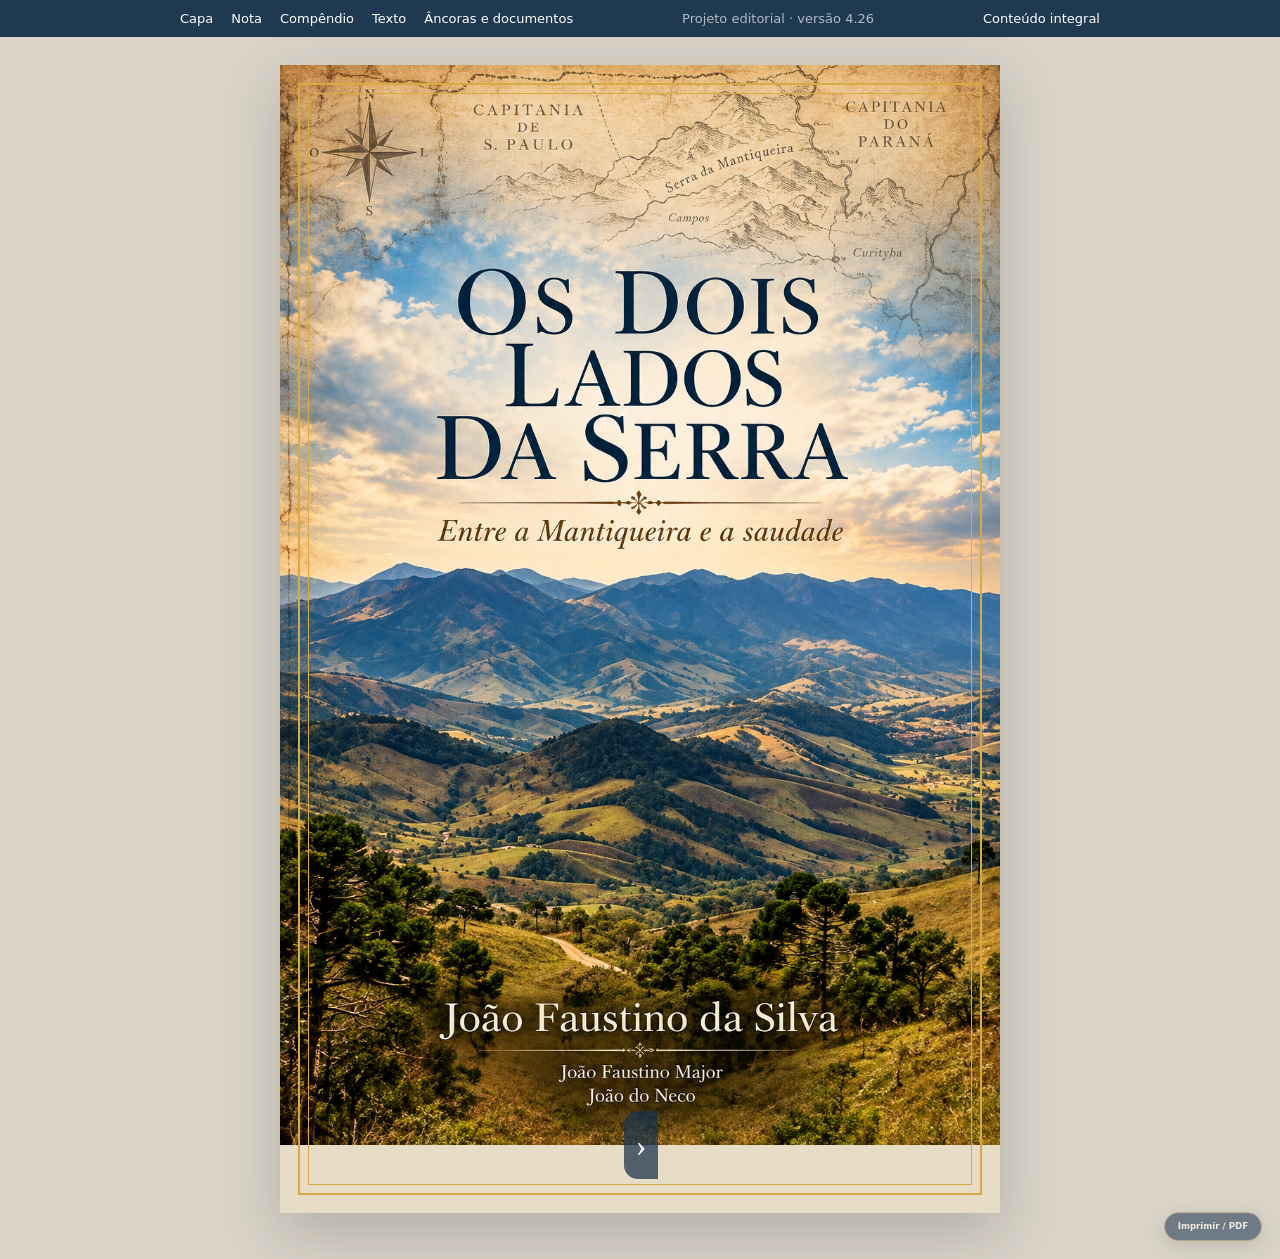
==== commit 07e9a571: "v4.26: revisão de leitura da crônica sobre a saudade, sem alterar seu conteúdo" ====
--- a/index.html
+++ b/index.html
@@ -14,7 +14,7 @@
 <body>
 <nav class="toolbar">
   <a href="#capa">Capa</a><a href="#prefacio">Nota</a><a href="#sumario">Compêndio</a><a href="#texto">Texto</a><a href="#mundo-memorias">Âncoras e documentos</a>
-  <span>Projeto editorial · versão 4.25</span>
+  <span>Projeto editorial · versão 4.26</span>
 <a class="archive-link" href="conteudo-integral.html">Conteúdo integral</a></nav>
 
 <div class="reader-shell"><main class="book">
@@ -522,27 +522,27 @@
 <p>Não sabíamos da Esquerda Corrupta e nem da Direita Ordinária!</p>
 <p>Saudade dos mutirões, da turma no eito, que olhada de longe, mais pareciam formiguinhas cortando o mato, que ia deitando a cada foiçada.</p>
 <p>Saudade dos panelões de comidas que eram consumidas vorazmente pelos trabalhadores; saudade da satisfação estampada no rosto do meu Pai, vendo o pasto limpo; saudade da expressão cansada da minha Mãe, das suas comadres e vizinhas ajudantes. Todas extenuadas ao final do dia, mas, todas alegres; com a sensação do dever cumprido e receber os elogios pelos temperos e da comida farta e bem feita. Era uma verdadeira festa!</p>
-<p>Saudade dos bailes; especialmente, os do tio Pedro Rodrigues, das disputas, entre os rapazes do sitio e os da cidade, pelas mocinhas mais bonitas e dançadeiras.</p>
-<p>Saudade das rezas, dos cânticos religiosos antigos e dos biscoitos de polvilho, assados em folhas de bananeiras no fornos barreado e aquecido a lenha, feito pelo seu Bernardino.</p>
-<p>Saudade das trocas de dia de serviço, entre os meninos meus irmãos e seus amigos, para capina das “grandes” lavouras de feijão, que mal passavam de uma quarta de chão</p>
+<p>Saudade dos bailes; especialmente, os do tio Pedro Rodrigues, das disputas, entre os rapazes do sítio e os da cidade, pelas mocinhas mais bonitas e dançadeiras.</p>
+<p>Saudade das rezas, dos cânticos religiosos antigos e dos biscoitos de polvilho, assados em folhas de bananeiras no forno barreado e aquecido a lenha, feito pelo seu Bernardino.</p>
+<p>Saudade das trocas de dia de serviço, entre os meninos meus irmãos e seus amigos, para capina das “grandes” lavouras de feijão, que mal passavam de uma quarta de chão.</p>
 <p>Saudade das férias escolares, quando tudo ficava mais animado com a chegada das primas e dos primos urbanos; da conversa amena, de jogar peteca, de comer goiaba e gabiroba na beira do riacho, de subir entre os espinhos e colher laranja.</p>
 <p>Saudade dos banhos nas águas rasas; de pescar de peneira na sanga que chamávamos de "aguinha".</p>
 <p>Só não tenho saudade do dia em que eu quis imitar meus irmãos mais velhos, e tentei descer da carroça em movimento e cheia de gente, e, então caí. Isso, para colher florezinhas silvestres e levar pra vó Zefina, a qual, estávamos indo visitar, ali, no final da Rua João de Paula.</p>
 <p>Nesse tombo me machuquei bastante.</p>
 <p>Fora esse acidente, sob o olhar cuidadoso da minha Anja da Guarda, nunca me feri gravemente.</p>
-<p>Enfim, saudade do tempo em que todos irmãos e o pai estavam entre nós; qualquer coisa trivial que nos deixava feliz.</p>
+<p>Enfim, saudade do tempo em que todos os irmãos e o pai estavam entre nós; qualquer coisa trivial que nos deixavam felizes.</p>
 <p>Cresci enquanto trabalhava, continuei a trabalhar e voltei aos bancos escolares na esperança de melhorar a minha vida.</p>
 <p>E melhorou!</p>
-<p>Hoje, leio jornais, falo ao telefone celular vejo televisão, navego na internet, interajo nas redes sociais.</p>
+<p>Hoje, leio jornais, falo ao telefone celular, vejo televisão, navego na internet, interajo nas redes sociais.</p>
 <p>Então, comecei a ter medo de a vida piorar.</p>
 <p>E piorou!</p>
-<p>Agora, fico sabendo dos horrores das guerras, violência diária, corrupção, queda da bolsa de valores, catástrofes, poluição, drogas, ditadura da moda no vestir, inflação, recessão, terrorismo, avião que cai mantando centenas de pessoas, rompimento de barragens que destrói tudo que encontra pela frente e deixando animais e gente enterrada na lama, perdas de direitos.</p>
+<p>Agora, fico sabendo dos horrores das guerras, violência diária, corrupção, queda da bolsa de valores, catástrofes, poluição, drogas, ditadura da moda no vestir, inflação, recessão, terrorismo, avião que cai matando centenas de pessoas, rompimento de barragens que destrói tudo que encontra pela frente e deixando animais e gente enterrada na lama, perdas de direitos.</p>
 <p>Que decepção!</p>
 <p>Conheci a desonestidade e a hipocrisia de muitos, a religiosidade sem obras, cristãos somente de rituais, até padres comunistas!</p>
 <p>Triste realidade dos tempos modernos!</p>
 <p>Como consequência, e, para maior amargura, estou perdendo minha crença no ser humano e a esperança de um futuro melhor.</p>
-<p>Não serve de consolo, mas sei que não e só nós, os de hoje, mas a humanidade toda, desde Adão e Eva, até ao homem moderno não se contenta com o "Paraíso" de conforto, de boa vida e das facilidades de hoje pra tudo de que precisamos.</p>
-<p>Sempre quer mais e mais, pra ser feliz, e está cada mais vazio e infeliz.</p>
+<p>Não serve de consolo, mas sei que não somos só nós, os de hoje, mas a humanidade toda, desde Adão e Eva, até ao homem moderno não se contenta com o "Paraíso" de conforto, de boa vida e das facilidades de hoje pra tudo de que precisamos.</p>
+<p>Sempre quer mais e mais, pra ser feliz, e está cada vez mais vazio e infeliz.</p>
 <p>Batalha constantemente pra chegar ao desconhecido e atraente, que, às vezes, é o verdadeiro inferno.</p>
 <p>E a História se repete.</p>
 <p>Chegamos!</p>
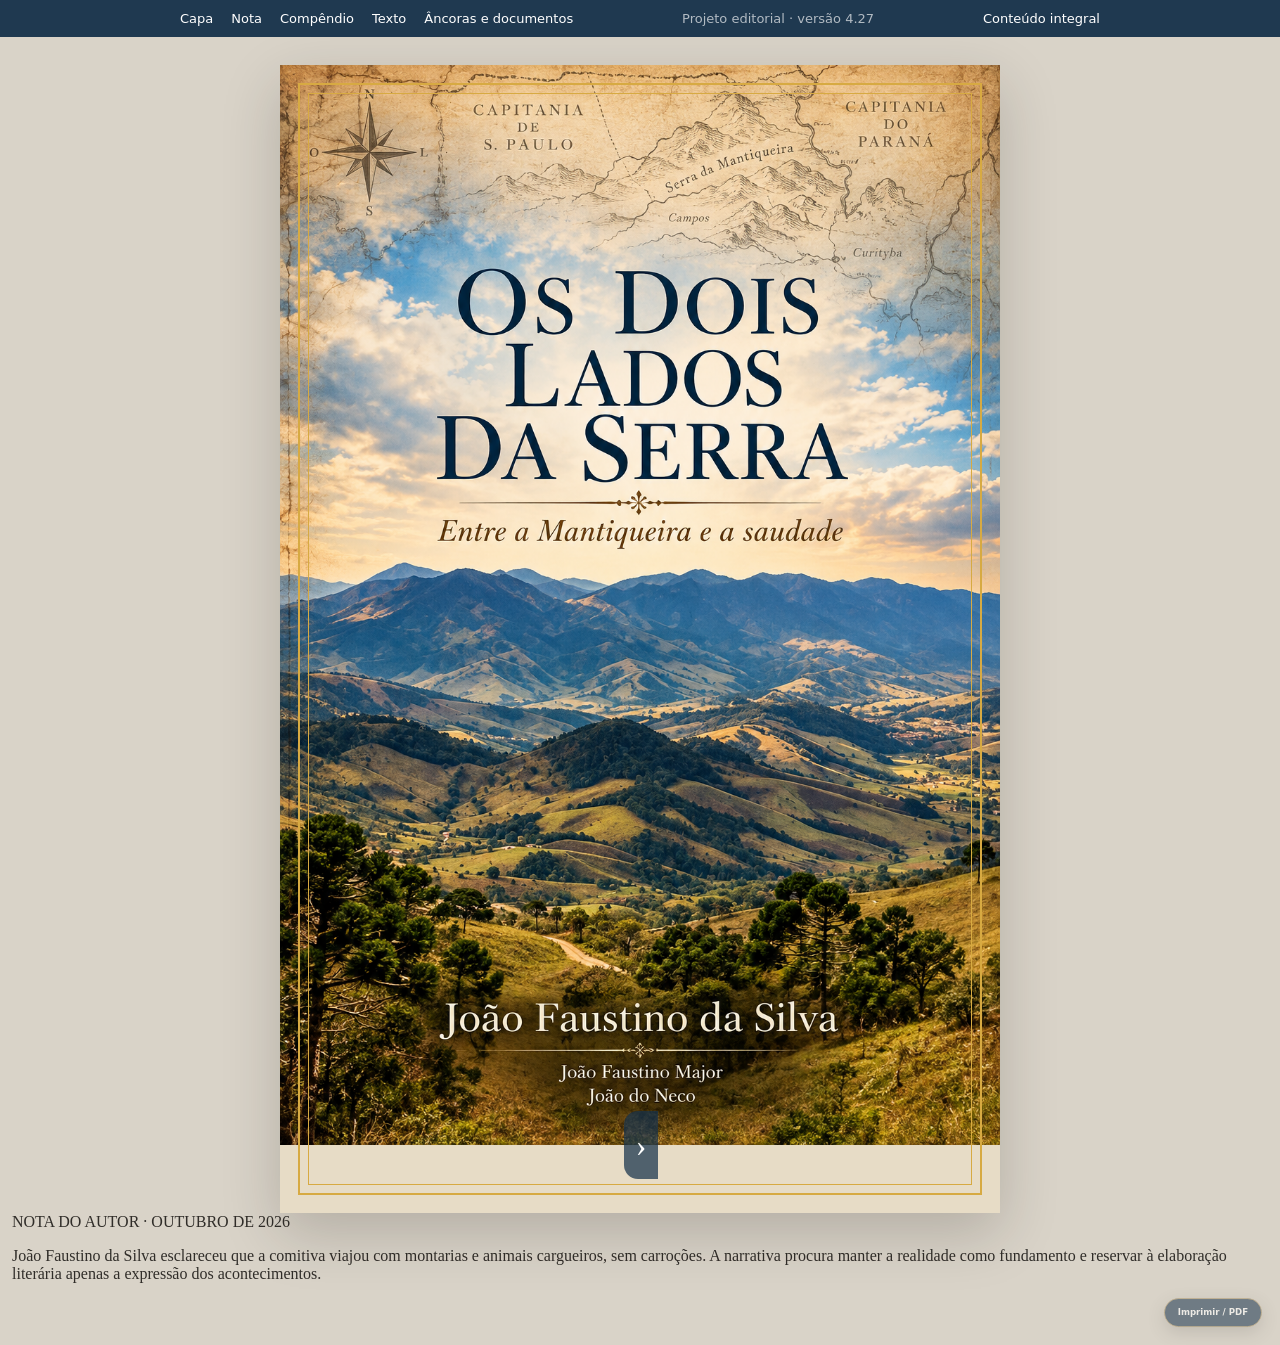
==== commit 8478ee55: "Corrige comitiva e distinção das duas Anas na leitura principal v4.27" ====
--- a/index.html
+++ b/index.html
@@ -14,7 +14,7 @@
 <body>
 <nav class="toolbar">
   <a href="#capa">Capa</a><a href="#prefacio">Nota</a><a href="#sumario">Compêndio</a><a href="#texto">Texto</a><a href="#mundo-memorias">Âncoras e documentos</a>
-  <span>Projeto editorial · versão 4.26</span>
+  <span>Projeto editorial · versão 4.27</span>
 <a class="archive-link" href="conteudo-integral.html">Conteúdo integral</a></nav>
 
 <div class="reader-shell"><main class="book">
@@ -106,6 +106,7 @@
 
 <section class="page prose-page" id="prologo-otelo"><header class="page-head"><span>PRÓLOGO</span><h2>Uma voz à porteira</h2></header><article style="min-height:45vh;display:flex;flex-direction:column;justify-content:center;align-items:center;text-align:center"><p style="font-size:clamp(2rem,5vw,3.3rem);line-height:1.3;font-style:italic;margin:0">“Ô de casa!”</p></article></section>
 
+<aside class="inline-anchor curated-anchor"><span>NOTA DO AUTOR · OUTUBRO DE 2026</span><p>João Faustino da Silva esclareceu que a comitiva viajou com montarias e animais cargueiros, sem carroções. A narrativa procura manter a realidade como fundamento e reservar à elaboração literária apenas a expressão dos acontecimentos.</p></aside>
 <section class="page prose-page story-start curated-photo-text" id="otelo"><header class="page-head"><span>A SAGA DOS MAJOR</span><h2>Vô Major vai a Santa Rita, e Otelo aparece</h2></header><article><p class="dropcap">Certa ocasião, lá, na Vargem Comprida, Vô Major e o jovem Duca, aprendiz de tropeiro, tinham ido a Santa do Sapucaí levar rapadura empalhada e açúcar mascavo, para depois retornar com farinha de trigo, peças de tecidos rústicos, querosene, enxadas, alfanjes e cavadeiras, para os pequenos comerciantes de ferragens, secos e molhados de Santa Catarina e de Capelinha da Pedra.</p>
 <p>Em um desses dias de ausência do Vô Major, a Vó Rosária estava em casa, só com as duas meninas: Geralda e Esmeralda. Quando o sol já estava bem a pino e as crianças ainda dormiam em redes de taquara, a Vó aproveitou o tempo para remendar algumas roupas de roça.</p>
 <p>A casa estava em silêncio, quando uma voz masculina e cansada gritou lá fora duas vezes: “Ô de casa!”, “Ô de casa!” Antes que ele gritasse pela terceira vez, Vó Rosária, meio assustada, respondeu cantando sem abrir a porta: “Ô de fora! Se é de paz, se aprochegue; se não é, vai logo embora.” Imediatamente, da porteira, veio o troco: “É só um filho de Deus, neto de Nossa Senhora, mas se não quiser me receber, digo adeus e vou embora.”</p>
@@ -181,14 +182,14 @@
 <p>Apesar de toda a apreensão, muito esforço e muitos sustos, os “heróis” cumpriram a “prova” com segurança.</p>
 <p>Sãos e salvos, pararam já em chão plano. Examinaram as cargas e os animais. Algumas cargas estavam fora da arrumação ideal e foram imediatamente reorganizadas.</p>
 <p>Alguns animais apresentavam esfoliações nos joelhos e até sangramento no focinho, devido a tropeções e escorregadas; nada de mais sério. Os que precisavam de mais atenção recebiam creolina e sal grosso nos ferimentos e uma porção maior de ração.</p>
-<p>Aliviados da tensão, tia Sinhá Ana (Sá Nica) convidou todos a agradecer a Deus e a Nossa Senhora da Boa Viagem por estarem bem de saúde.</p>
+<p>Aliviados da tensão, tia Sinhá Ana (Sinhaná) convidou todos a agradecer a Deus e a Nossa Senhora da Boa Viagem por estarem bem de saúde.</p>
 <p>Vó Rosária já tinha notado uma igrejinha solitária no topo de uma suave colina, para onde se dirigiram. Era o local apropriado para suas orações naquela ocasião; havia muitas como aquela às margens das estradas, o que comprova a religiosidade do povo naquele tempo.</p>
 <p>Cuidando dos animais e de suas cargas, ficaram um adulto e os meninos mais taludos.</p>
 <p>Depois que todos entraram na singela capela, tia Sinhá puxou as orações decoradas e incumbiu tio Moisés de fazer as espontâneas, pois ele era o único da caravana com um discurso bem articulado.</p>
 <p>Terminados os agradecimentos, os aventureiros saíram da capela.</p>
 <p>No oeste, o astro-rei descia no horizonte, anunciando a noite.</p>
 <p>Era hora de descobrir uma pousada para passar a noite um pouco mais confortavelmente. […]</p>
-<p class="signature">JFMajor</p><p class="source-sign"><strong>Nota editorial.</strong> A presença de Sá Nica nesta cena diverge da versão em que ela permanece em Minas. As duas versões foram preservadas.</p></article></section>
+<p class="signature">JFMajor</p><p class="source-sign"><strong>Nota editorial · esclarecimento do autor, outubro de 2026.</strong> Sinhá Ana (Sinhaná), irmã de Rosária, participou da comitiva. Não se trata de tia Sá Nica, outra Ana mencionada nas memórias familiares.</p></article></section>
 
 <section class="page prose-page story-start curated-photo-text" id="serra-vencida"><header class="page-head"><span>A SAGA DOS MAJOR</span><h2>O desafio da Serra da Mantiqueira fora vencido</h2></header><article><p class="dropcap">Subir e descer a majestosa serra custou muito esforço físico a pessoas e animais.</p>
 <p>Todos careciam de uma boa noite de descanso. Antes, porém, foram tomar banho.</p><aside class="inline-anchor curated-anchor"><span>ÂNCORA · AS PARADAS DA JORNADA</span><p>Desarrear é retirar os arreios dos animais. O pouso reúne descanso, alimentação e cuidado com a tropa; neste episódio, o alívio depois da serra também abre espaço para as conversas e a leitura.</p><a class="curated-related" href="#serra-que-chora">Rever a descida →</a></aside>
@@ -208,7 +209,7 @@
 <p class="signature">JFMajor</p><p class="source-sign"><strong>Nota editorial.</strong> Escolhida esta versão do pouso e da travessia paulista, sem repetir o episódio em “Pousada Portal do Vale”.</p></article></section>
 
 <section class="page prose-page story-start curated-photo-text" id="chegada-serra-boa-vista"><header class="page-head"><span>A SAGA DOS MAJOR</span><h2>A Saga dos Majós — depois do Rio das Cinzas</h2></header><article><p class="dropcap">Logo após a travessia do Rio das Cinzas, em Tomazina, vozes guturais e entrecortadas davam graças a Deus por mais um obstáculo vencido. As falas arrastadas e suas aparências demonstravam o cansaço da longa viagem. A cada instante aumentava a ansiedade de chegar à terra da esperança. Quase nem perceberam a passagem pelo pequeno trecho que vai da margem do rio até o sopé da Serra da Boa Vista. Tão suave era esse pedaço de estrada! Foi então que começaram a enfrentar o último e difícil obstáculo.</p><figure class="curated-document"><a href="https://commons.wikimedia.org/wiki/Special:Redirect/file/Rio_das_Cinzas_em_Tomazina.jpg?width=900" target="_blank" rel="noopener"><img src="https://commons.wikimedia.org/wiki/Special:Redirect/file/Rio_das_Cinzas_em_Tomazina.jpg?width=900" alt="Rio das Cinzas em Tomazina, fotografia contemporânea" loading="eager" decoding="async" onerror="this.closest('figure').hidden=true"></a><figcaption><strong>Rio das Cinzas · Tomazina.</strong> Fotografia contemporânea de Cristian Bauer Tabor. Paisagem atual do rio citado; não reconstrói a margem nem o ponto exato da travessia. <a href="https://commons.wikimedia.org/wiki/File:Rio_das_Cinzas_em_Tomazina.jpg" target="_blank" rel="noopener">Acervo e fonte →</a></figcaption></figure>
-<p>Carroções de rodas inteiriças subiam vagarosamente o espigão até encontrarem uma clareira num terreno quase plano e, como o sol já se punha atrás do monte e a escuridão noturna se aproximava, então era hora de desarrear a tropa e ali pernoitar. Debaixo da árvore mais frondosa armaram suas tendas, onde se recolheram e passaram a derradeira noite da jornada. Lá fora, o barulho dos animais pastando a relva se misturava ao som entediante de grilhos, sapos e cantos de aves de hábitos noturnos. De vez em quando o uivo de um lobo solitário ecoava pelas colinas e planícies. Durante a madrugada, alguns dos adultos, ainda sem pegar no sono, ficaram de sentinela e, assim, puderam ouvir, arrepiados de medo, lá longe, estrugidos de onça-pintada que faziam silenciar toda a natureza, tanto era o respeito dos demais seres pelo temível predador.</p>
+<p>Os animais de montaria e os cargueiros subiam vagarosamente o espigão até encontrarem uma clareira num terreno quase plano e, como o sol já se punha atrás do monte e a escuridão noturna se aproximava, então era hora de desarrear a tropa e ali pernoitar. Debaixo da árvore mais frondosa armaram suas tendas, onde se recolheram e passaram a derradeira noite da jornada. Lá fora, o barulho dos animais pastando a relva se misturava ao som entediante de grilhos, sapos e cantos de aves de hábitos noturnos. De vez em quando o uivo de um lobo solitário ecoava pelas colinas e planícies. Durante a madrugada, alguns dos adultos, ainda sem pegar no sono, ficaram de sentinela e, assim, puderam ouvir, arrepiados de medo, lá longe, estrugidos de onça-pintada que faziam silenciar toda a natureza, tanto era o respeito dos demais seres pelo temível predador.</p>
 <p>Logo mais os galos das circunvizinhanças começaram a cantar anunciando o fim de mais uma tensa e longa noite.</p>
 <p>Mal clareou o dia, todos já estavam de pé. Crianças querendo o leite, que há muitos dias tinha azedado, mas sem alternativa elas aceitaram, com má vontade, a substituição por mamadeira de água com açúcar. Triste mesmo era vê-las choramingando a falta da irmãzinha que havia ficado enterrada para sempre em terras bandeirantes. Vô Majó e Vó Rosária curtiam, presas ao peito, a saudade e a dor pela perda da pequenina inocente. Porém, resignados e sem se lamentarem, tinham consciência de que aquele foi o mais alto preço que pagaram pelo desejo de uma vida melhor em terras promissoras, mas distantes e ainda inóspitas.</p>
 <p>Silenciosos, reuniram a tropa…</p>
@@ -218,7 +219,7 @@
 
 <section class="page prose-page curated-photo-text" id="travessia-variante"><header class="page-head"><span>CADERNO COMPLEMENTAR · TEXTO ORIGINAL PRESERVADO</span><h2>A travessia e a chegada a Jaboti — outra versão</h2></header><article><p class="dropcap">Diante dessas dificuldades, só lhes restava enfrentar o desafio de ir explorar o inóspito sertão lindeiro do Rio das Cinzas.</p>
 <p>O ano era 1909. Decisão tomada.</p>
-<p>Reuniram a tropa e embalaram os poucos utensílios domésticos, as rudes ferramentas agrícolas e víveres suficientes para alimentar os aventureiros, sua prole e seus agregados durante a longa jornada. Deixaram então as várzeas cercadas de morros, em comboios formados por carroções e cargueiros, respectivamente puxados e transportados por muares. Cruzaram o rio Sapucaí e chegaram à fronteira do território paulista, encerrando aí o capítulo mineiro dessa história.</p><figure class="curated-document"><a href="./assets/fotos/pouso-alegre-ponte-mandu-1893.jpg" target="_blank" rel="noopener"><img src="./assets/fotos/pouso-alegre-ponte-mandu-1893.jpg" alt="Ponte de madeira sobre o Rio Mandu em Pouso Alegre, fotografia de 1893" loading="eager" decoding="async" onerror="this.closest('figure').hidden=true"></a><figcaption><strong>Ponte sobre o Rio Mandu · 1893.</strong> Acervo do Museu Histórico Municipal Tuany Toledo. Documento de contexto dos caminhos mineiros; não é a ponte sobre o Sapucaí citada no relato. <a href="https://museutuanytoledo.blogspot.com/2012/05/muitas-historias_28.html" target="_blank" rel="noopener">Acervo e fonte →</a></figcaption></figure>
+<p>Reuniram a tropa e embalaram os poucos utensílios domésticos, as rudes ferramentas agrícolas e víveres suficientes para alimentar os aventureiros, sua prole e seus agregados durante a longa jornada. Deixaram então as várzeas cercadas de morros, em comitiva de montarias e animais cargueiros, que também transportavam as crianças. Cruzaram o rio Sapucaí e chegaram à fronteira do território paulista, encerrando aí o capítulo mineiro dessa história.</p><figure class="curated-document"><a href="./assets/fotos/pouso-alegre-ponte-mandu-1893.jpg" target="_blank" rel="noopener"><img src="./assets/fotos/pouso-alegre-ponte-mandu-1893.jpg" alt="Ponte de madeira sobre o Rio Mandu em Pouso Alegre, fotografia de 1893" loading="eager" decoding="async" onerror="this.closest('figure').hidden=true"></a><figcaption><strong>Ponte sobre o Rio Mandu · 1893.</strong> Acervo do Museu Histórico Municipal Tuany Toledo. Documento de contexto dos caminhos mineiros; não é a ponte sobre o Sapucaí citada no relato. <a href="https://museutuanytoledo.blogspot.com/2012/05/muitas-historias_28.html" target="_blank" rel="noopener">Acervo e fonte →</a></figcaption></figure>
 <p>Liderados pela égua-madrinha, chamada […] — a qual, afirmava seu Duca, conhecia o caminho para Minas Gerais, tendo-o percorrido três vezes — fizeram a travessia pela Província bandeirante, em cujo solo ficaria enterrado um membro da família, uma menina recém-nascida, que adoeceu durante a viagem, vindo a falecer durante a estadia da comitiva em uma pousada na cidade de Revolta, atual Coronel Macedo, já quase na divisa com o Paraná.</p>
 <p>Com um componente a menos e uma dor a mais, a comitiva partiu rumo ao seu objetivo.</p>
 <p>Depois, chegaram às barrancas do rio Itararé e só aí avistaram as primeiras matas virgens do outro lado da divisa, em solo paranaense. Adentraram o sertão ermo, cruzaram o rio das Cinzas e se estabeleceram em Jaboti, na fazenda Jaboticabal-Marimbondo, mais precisamente dentro de uma gleba onde hoje fica o bairro Neco Major.</p><aside class="inline-anchor curated-anchor"><span>ÂNCORA · DUAS VERSÕES DA TRAVESSIA</span><p>Esta é uma versão sintética preservada como documento literário da família. A narrativa principal, mais desenvolvida em cenas e personagens, aparece nos capítulos anteriores. As versões se complementam, mas conservam a divergência entre 1909 e 1910. A cronologia da família ainda depende das folhas e documentos disponíveis.</p><a class="curated-related" href="#chegada-serra-boa-vista">Retornar ao relato principal da chegada →</a></aside>
@@ -326,7 +327,7 @@
 <p>Nunca soube como viviam os meus avós, seus irmãos e cunhados; não ficaram registros, e ninguém me contou. Somente as montanhas de Santa Catarina e de Capelinha da Pedra, testemunhas oculares e fiéis depositárias, guardavam os segredos desse povo. Só as pedras milenares e as árvores mais antigas podem conhecer as histórias dessa gente que partiu para sempre. Muitos dos seus segredos não transpuseram a Serra da Mantiqueira.</p>
 <p>Vejo-os em pensamentos; entre eles, um rapaz alto, magro, de dedos longos e mãos finas, lendo debaixo dessas sombras. Ele nunca se casou e, infelizmente, também não passou a outros o gosto pela leitura, que enriquece o intelecto e a alma; hábito tão raro entre meus antepassados.</p>
 <p>Fico a imaginar que histórias, que segredos essas pedras e essas velhas árvores saberiam. Que causos guardam esses despenhadeiros, essas veredas? Ah! Quantos sonhos tiveram o Vô Majó e Vó Rosária? O que pensavam, enquanto carreavam, tiravam leite ou cuidavam da numerosa prole? Quantos planos fizeram, aqui do Sul de Minas?!</p>
-<p>Creio ver pessoas e crianças dentro dos carroções de muares e dos cargueiros, misturadas aos utensílios domésticos mais necessários. À frente da comitiva, a égua-madrinha, chamada […]. Seu Duca afirmava que ela sabia, por instinto, os caminhos de Minas ao Paraná, tendo-os percorrido três vezes.</p><aside class="inline-anchor curated-anchor"><span>ÂNCORA · MEMÓRIA E IMAGINAÇÃO</span><p>Nesta visita, João percorre lugares associados aos antepassados e imagina a jornada deles. A passagem da observação para a visão interior é parte da escrita: não indica que o narrador presenciou a migração.</p><a class="curated-related" href="#texto">Retomar a saga →</a></aside>
+<p>Creio ver pessoas em suas montarias e crianças nos cargueiros, entre os utensílios domésticos mais necessários. À frente da comitiva, a égua-madrinha, chamada […]. Seu Duca afirmava que ela sabia, por instinto, os caminhos de Minas ao Paraná, tendo-os percorrido três vezes.</p><aside class="inline-anchor curated-anchor"><span>ÂNCORA · MEMÓRIA E IMAGINAÇÃO</span><p>Nesta visita, João percorre lugares associados aos antepassados e imagina a jornada deles. A passagem da observação para a visão interior é parte da escrita: não indica que o narrador presenciou a migração.</p><a class="curated-related" href="#texto">Retomar a saga →</a></aside>
 <p>Voltando ao tempo real do agora… os dois continuam a conversar. Eu continuo em silêncio, com um nó na garganta e um aperto no peito. Emociono-me a uma lembrança tão pungente, de algo que eu, de alguma maneira, tinha vivido nestes sítios, onde, no entanto, nunca estivera antes dos meus cinquenta e sete anos.</p>
 <p>A parada na porteira e vozes alegres me chamam de volta ao tempo real. É a Zezé, os filhos, nora e neto; eles vêm nos receber no alpendre da humilde e acolhedora casa que há muito tempo foi morada da tia Maria e do tio Pedro Majó, e ponto de partida da caravana daqueles que foram ajudar a construir nossa Jaboti.</p>
 <p class="source-sign"><strong>Nota editorial.</strong> Texto escolhido entre versões da mesma visita a Minas. O nome da égua não foi preenchido no original.</p></article></section>
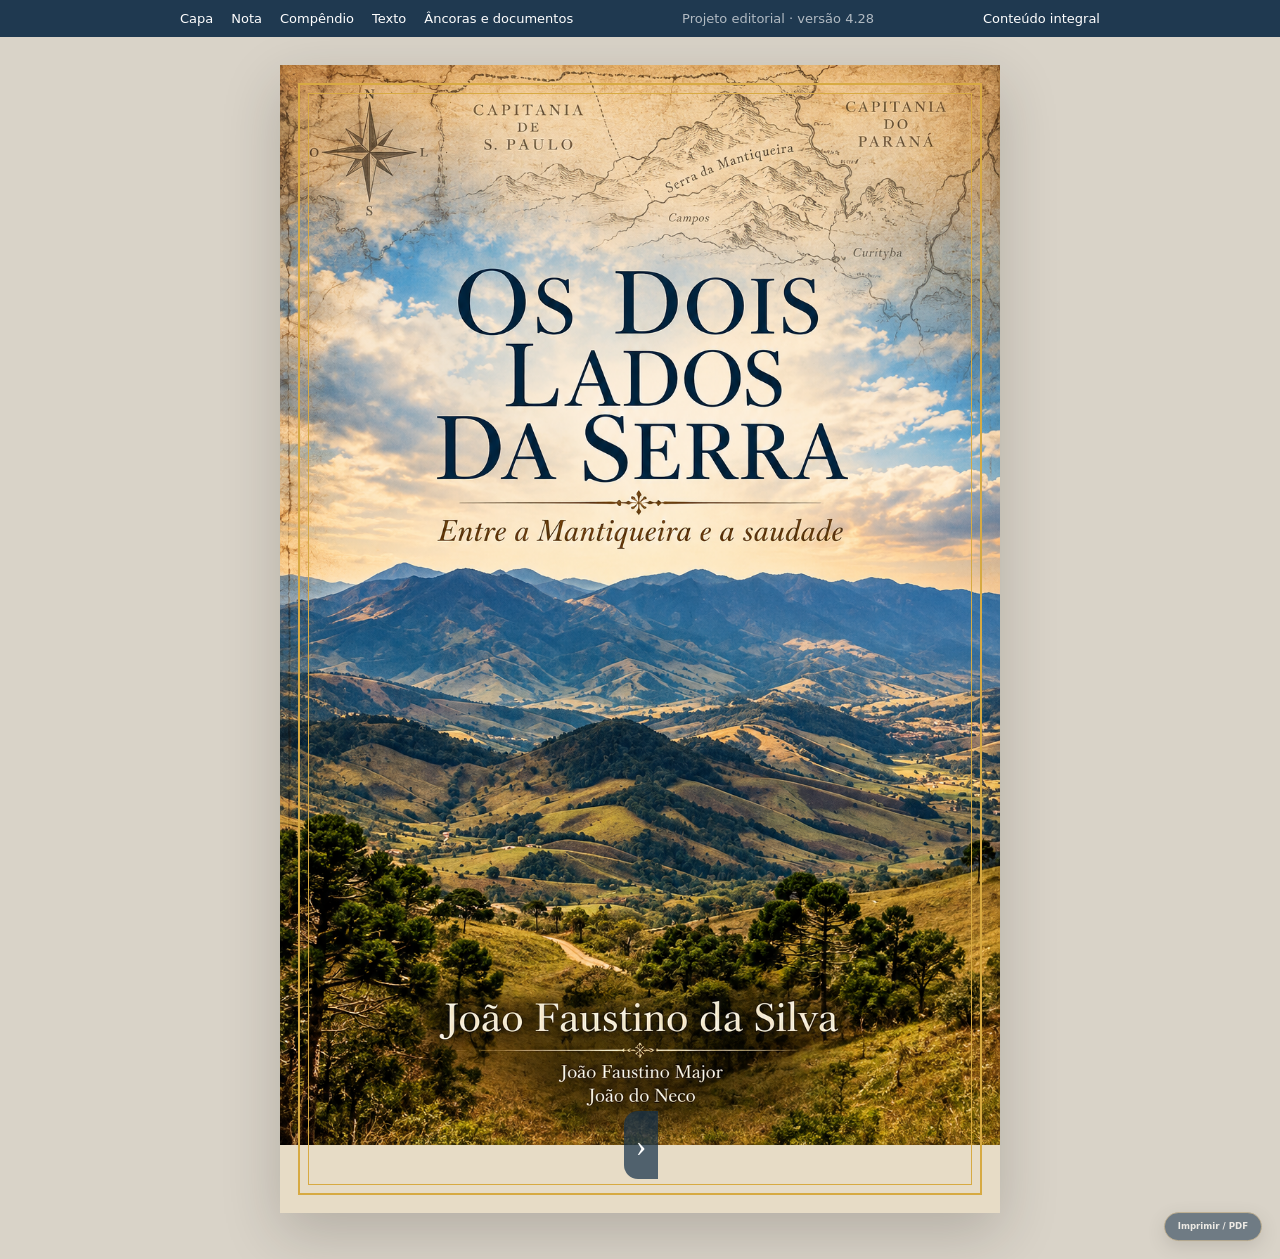
==== commit f76f8a73: "Melhora leitura de Otelo e posiciona esclarecimento da comitiva na v4.28" ====
--- a/index.html
+++ b/index.html
@@ -14,7 +14,7 @@
 <body>
 <nav class="toolbar">
   <a href="#capa">Capa</a><a href="#prefacio">Nota</a><a href="#sumario">Compêndio</a><a href="#texto">Texto</a><a href="#mundo-memorias">Âncoras e documentos</a>
-  <span>Projeto editorial · versão 4.27</span>
+  <span>Projeto editorial · versão 4.28</span>
 <a class="archive-link" href="conteudo-integral.html">Conteúdo integral</a></nav>
 
 <div class="reader-shell"><main class="book">
@@ -106,7 +106,6 @@
 
 <section class="page prose-page" id="prologo-otelo"><header class="page-head"><span>PRÓLOGO</span><h2>Uma voz à porteira</h2></header><article style="min-height:45vh;display:flex;flex-direction:column;justify-content:center;align-items:center;text-align:center"><p style="font-size:clamp(2rem,5vw,3.3rem);line-height:1.3;font-style:italic;margin:0">“Ô de casa!”</p></article></section>
 
-<aside class="inline-anchor curated-anchor"><span>NOTA DO AUTOR · OUTUBRO DE 2026</span><p>João Faustino da Silva esclareceu que a comitiva viajou com montarias e animais cargueiros, sem carroções. A narrativa procura manter a realidade como fundamento e reservar à elaboração literária apenas a expressão dos acontecimentos.</p></aside>
 <section class="page prose-page story-start curated-photo-text" id="otelo"><header class="page-head"><span>A SAGA DOS MAJOR</span><h2>Vô Major vai a Santa Rita, e Otelo aparece</h2></header><article><p class="dropcap">Certa ocasião, lá, na Vargem Comprida, Vô Major e o jovem Duca, aprendiz de tropeiro, tinham ido a Santa do Sapucaí levar rapadura empalhada e açúcar mascavo, para depois retornar com farinha de trigo, peças de tecidos rústicos, querosene, enxadas, alfanjes e cavadeiras, para os pequenos comerciantes de ferragens, secos e molhados de Santa Catarina e de Capelinha da Pedra.</p>
 <p>Em um desses dias de ausência do Vô Major, a Vó Rosária estava em casa, só com as duas meninas: Geralda e Esmeralda. Quando o sol já estava bem a pino e as crianças ainda dormiam em redes de taquara, a Vó aproveitou o tempo para remendar algumas roupas de roça.</p>
 <p>A casa estava em silêncio, quando uma voz masculina e cansada gritou lá fora duas vezes: “Ô de casa!”, “Ô de casa!” Antes que ele gritasse pela terceira vez, Vó Rosária, meio assustada, respondeu cantando sem abrir a porta: “Ô de fora! Se é de paz, se aprochegue; se não é, vai logo embora.” Imediatamente, da porteira, veio o troco: “É só um filho de Deus, neto de Nossa Senhora, mas se não quiser me receber, digo adeus e vou embora.”</p>
@@ -120,9 +119,11 @@
 <p>Ele proseou demoradamente com o andarilho e voltou dizendo que ele falara a verdade pra Vó; que tinha os pés muito machucados e era só melhorar um pouco que ele chispava dali.</p>
 <p>Juca assegurou também que Otelo — este era seu nome de batismo — não tinha cara de malfeitor e que era bastante idoso; por isso, mesmo que quisesse fazer mal a alguém, ele não conseguiria porque não tinha forças pra nada.</p>
 <p>Juca falou essas coisas e chamou Braz para trilhar pra roça, deixando Vó Rosária novamente só com as filhas. Nessa tarde, elas não saíram nem à janela; apenas olhavam pelas frestas, querendo ver o estranho. Mas ele permaneceu dentro da tulha, e elas continuaram curiosas. (...)</p>
-<p class="signature">JFMajor</p><p class="source-sign"><strong>Nota editorial.</strong> O original termina com “(...)”. A continuação ainda não foi localizada. No título, o lugar aparece como Santa Rita; no corpo do texto, como Santa do Sapucaí.</p></article></section>
-
-
+<p class="signature">JFMajor</p><p class="source-sign"><strong>Ao leitor.</strong> Este episódio de Otelo é um fragmento autêntico das memórias. Seu acolhimento, os receios da família e a curiosidade das moças dão à narrativa uma dimensão humana e psicológica. O texto permanece aberto onde termina o manuscrito.</p><p class="source-sign"><strong>Nota editorial.</strong> O original termina com “(...)”. A continuação ainda não foi localizada. No título, o lugar aparece como Santa Rita; no corpo do texto, como Santa do Sapucaí.</p></article></section>
+
+
+
+<section class="page prose-page" id="nota-comitiva"><header class="page-head"><span>ESCLARECIMENTO DO AUTOR</span><h2>Como viajava a comitiva</h2></header><article><p>João Faustino da Silva esclareceu, em outubro de 2026, que a comitiva não utilizava carroções: os viajantes seguiam em montarias, com animais cargueiros que também transportavam as crianças. A edição conserva os fatos relatados pelo autor e diferencia memória, tradição oral e reconstrução literária.</p><p><a class="curated-related" href="#texto">Continuar a saga →</a></p></article></section>
 
 <section class="page prose-page story-start saga-opening" id="texto">
   <header class="page-head"><span>A SAGA DOS MAJOR · 1910</span><h2>Separação dos filhos: o preço da aventura</h2><p>O ano era 1910</p></header>
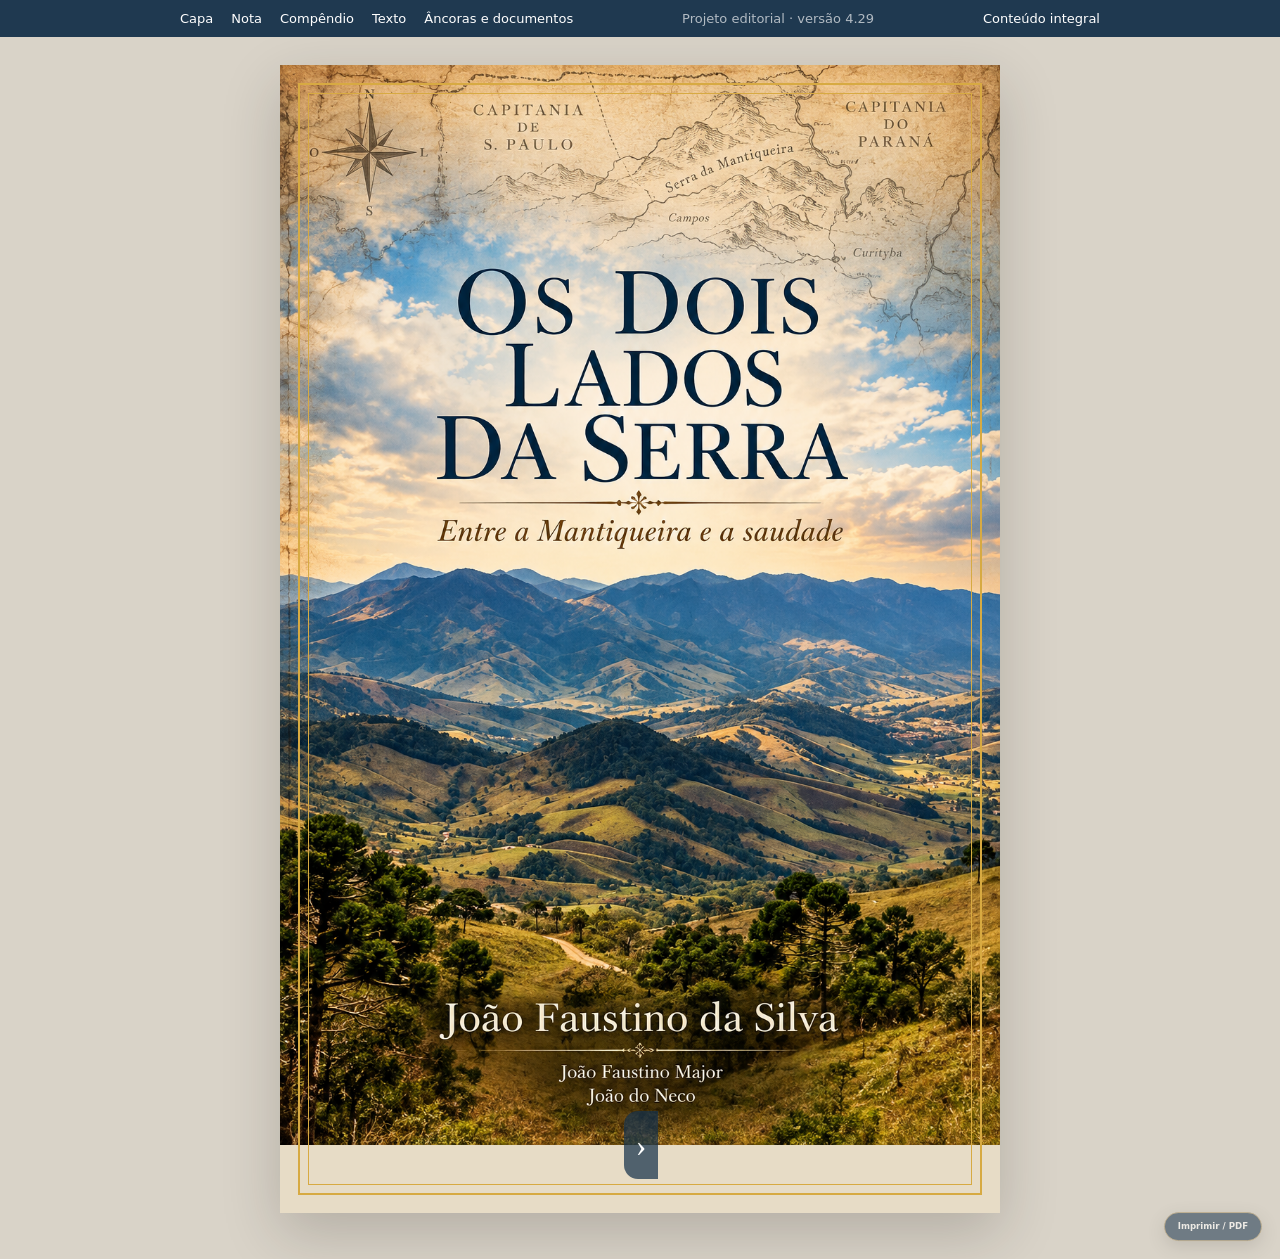
==== commit 43629a98: "Reorganiza sumário em sete partes e roteiro de leitura temático v4.29" ====
--- a/index.html
+++ b/index.html
@@ -14,7 +14,7 @@
 <body>
 <nav class="toolbar">
   <a href="#capa">Capa</a><a href="#prefacio">Nota</a><a href="#sumario">Compêndio</a><a href="#texto">Texto</a><a href="#mundo-memorias">Âncoras e documentos</a>
-  <span>Projeto editorial · versão 4.28</span>
+  <span>Projeto editorial · versão 4.29</span>
 <a class="archive-link" href="conteudo-integral.html">Conteúdo integral</a></nav>
 
 <div class="reader-shell"><main class="book">
@@ -36,42 +36,7 @@
   <figure class="author-portrait"><img src="./assets/fotos/joao-faustino-autor.jpg" width="1024" height="1536" alt="Retrato de João Faustino da Silva, autor de Os dois lados da Serra"><figcaption>João Faustino da Silva — João do Neco Major.<br><small>Acervo da família · enquadramento ajustado digitalmente.</small></figcaption></figure>
 </section>
 
-<section class="page contents-page" id="sumario">
-  <header class="page-head"><span>ORGANIZAÇÃO</span><h2>Compêndio</h2><p>Percurso pelas memórias e documentos</p></header>
-  <ol class="contents-list">
-
-    <li><a href="#retrato-do-autor"><span>Retrato do autor</span><i></i><b>João Faustino</b></a></li>
-    <li><a href="#prefacio"><span>Prefácio — Entre a Mantiqueira e a saudade</span><i></i><b>abertura</b></a></li>
-    <li><a href="#voz-do-autor"><span>A voz do autor</span><i></i><b>JFMajor</b></a></li>
-    <li><a href="#parte-1"><span>Parte I — A Saga dos Major</span><i></i><b>raízes e travessia</b></a></li><li><a href="#prologo-otelo"><span>Prólogo — Uma voz à porteira</span><i></i><b>uma voz à porteira</b></a></li>
-    <li><a href="#mundo-memorias"><span>O mundo por trás das memórias</span><i></i><b>documentos e curiosidades</b></a></li><li><a href="#mundo-1910"><span>O mundo quando eles partiram</span><i></i><b>1908–1914</b></a></li><li><a href="#genealogia"><span>As raízes dos Major</span><i></i><b>árvore familiar</b></a></li><li><a href="#parte-2"><span>Parte II — Identidade, raízes e parentes</span><i></i><b>família</b></a></li>
-    <li><a href="#parte-3"><span>Parte III — Memórias da infância</span><i></i><b>infância</b></a></li><li><a href="#visita-candida"><span>Uma visita à prima Cândida</span><i></i><b>infância · 1954</b></a></li><li><a href="#ceu-brigadeiro"><span>Céu de brigadeiro</span><i></i><b>infância · verão de 1954</b></a></li><li><a href="#aniversario-zaina"><span>O aniversário e a velha Zaina</span><i></i><b>infância · oito anos</b></a></li><li><a href="#batismo-de-joao"><span>O batismo de João</span><i></i><b>fragmento do autor</b></a></li>
-    <li><a href="conteudo-integral.html"><span>Parte IV — Causos, personagens e memória oral</span><i></i><b>causos</b></a></li>
-    <li><a href="#parte-5"><span>Parte V — Neco Major, Carmelina e a família</span><i></i><b>família</b></a></li>
-    <li><a href="#carta-neco-major"><span>Carta a Neco Major</span><i></i><b>carta · 2016 · seleção</b></a></li><li><a href="#apresento-me"><span>Apresento-me</span><i></i><b>identidade · Minas e Paraná</b></a></li><li><a href="#tia-sa-nica"><span>Tia Sá Nica e Tio Juca Militão</span><i></i><b>família · Minas e Jaboti</b></a></li><li><a href="#nomes-da-familia"><span>Mais um pouco de histórias da nossa família</span><i></i><b>memória · linhagens</b></a></li><li><a href="#apelo-ao-rio"><span>Um apelo ao rio</span><i></i><b>poesia · natureza</b></a></li><li><a href="#trova-passarinhos"><span>Trova dos passarinhos</span><i></i><b>poesia · natureza</b></a></li><li><a href="#versinhos-adolescencia"><span>Versinhos da minha adolescência</span><i></i><b>poesia · juventude</b></a></li><li><a href="#noite-fatidica"><span>Noite fatídica</span><i></i><b>poesia · mensagem educativa</b></a></li><li><a href="#cada-cais"><span>Em cada cais um amor, em cada cidade um órfão</span><i></i><b>poesia · reflexão social</b></a></li><li><a href="#aprendiz-poeta"><span>Aprendiz de poeta</span><i></i><b>poesia · humor</b></a></li><li><a href="#cavalo-baio"><span>A venda do cavalo baio</span><i></i><b>poesia · Heitor e Elis</b></a></li><li><a href="#parte-6"><span>Parte VI — Jaboti: paisagem, pertencimento e memória</span><i></i><b>lugar</b></a></li><li><a href="#caderno-saudade"><span>Casas, tempo e saudade</span><i></i><b>crônicas recuperadas</b></a></li><li><a href="#ponto-contemplacao"><span>A vista do meu ponto de contemplação</span><i></i><b>Jaboti · paisagem</b></a></li><li><a href="#caderno-casa"><span>As múltiplas funções da minha mãe</span><i></i><b>crônica · Carmelina</b></a></li><li><a href="#caderno-transicao-familia"><span>Da casa ao tempo</span><i></i><b>interlúdio editorial</b></a></li><li><a href="#caderno-tempo"><span>Os sons de uma cidade</span><i></i><b>âncora editorial</b></a></li><li><a href="#caderno-saudade-texto"><span>A vida moderna e a triste constatação</span><i></i><b>crônica · saudade</b></a></li><li><a href="#caderno-saudade-manuscrito"><span>Saudade indefinida — fragmento do caderno</span><i></i><b>manuscrito · testemunho</b></a></li><li><a href="#caderno-manuscritos-nota"><span>Entre o arquivo e a lembrança</span><i></i><b>nota do organizador</b></a></li><li><a href="#educacao-tecnologia"><span>Educação e tecnologia — placas da escola</span><i></i><b>1998 · 2002</b></a></li>
-    
-    <li><a href="conteudo-integral.html"><span>Parte VII — Fé, tempo e pensamento</span><i></i><b>reflexões</b></a></li>
-    <li><a href="conteudo-integral.html"><span>Parte VIII — Trovas, versos e afetos</span><i></i><b>poesia</b></a></li>
-    <li><a href="conteudo-integral.html"><span>Parte IX — Tempo, saudade e travessia</span><i></i><b>memória</b></a></li>
-    <li><a href="conteudo-integral.html"><span>Parte X — Caderno complementar</span><i></i><b>outras vozes</b></a></li>
-  </ol><ol class="contents-list"><li class="contents-group-start"><h3>Textos recuperados nesta curadoria</h3><a href="#otelo"><span>Vô Major vai a Santa Rita, e Otelo aparece</span><i></i><b>saga</b></a></li>
-<li><a href="#travessia-variante"><span>A travessia e a chegada a Jaboti — versão complementar</span><i></i><b>saga</b></a></li>
-<li><a href="#de-volta-as-origens"><span>De volta às origens</span><i></i><b>saga</b></a></li>
-<li><a href="#chegada-dos-mineiros"><span>A chegada dos mineiros</span><i></i><b>memórias</b></a></li>
-<li><a href="#dia-de-mutirao"><span>Dia de mutirão</span><i></i><b>memórias</b></a></li>
-<li><a href="#menino-chefe-de-cozinha"><span>O menino medroso que virou chefe de cozinha</span><i></i><b>memórias</b></a></li>
-<li><a href="#memoria-do-vo-major"><span>Para os descendentes de Joaquim Faustino da Silva (Major)</span><i></i><b>memórias</b></a></li>
-<li><a href="#os-opostos"><span>Os opostos se atraem, mas continuam opostos!</span><i></i><b>memórias</b></a></li>
-<li><a href="#forasteiro"><span>Forasteiro na minha cidade natal</span><i></i><b>memórias</b></a></li>
-<li><a href="#carta-ao-pai"><span>Carta para Joaquim Faustino Filho (Neco Major)</span><i></i><b>memórias</b></a></li>
-<li><a href="#chegada-serra-boa-vista"><span>A Saga dos Majós — depois do Rio das Cinzas</span><i></i><b>saga</b></a></li>
-<li><a href="#primeiros-dias-texto"><span>Os primeiros dias de jornada — a tristeza do Vô Major</span><i></i><b>saga</b></a></li>
-<li><a href="#promessa-do-duca"><span>O desafio do Vô Major e a promessa do Duca</span><i></i><b>saga</b></a></li>
-<li><a href="#serra-que-chora"><span>A descida da Serra que Chora</span><i></i><b>saga</b></a></li>
-<li><a href="#serra-vencida"><span>O desafio da Serra da Mantiqueira fora vencido</span><i></i><b>saga</b></a></li>
-</ol>
-  <div class="contents-tail">Âncoras históricas · genealogia · mapas · documentos · curiosidades</div><button class="bookmark-jump" type="button" disabled><span class="bookmark-mini"></span><strong>Minha marcação</strong><small>Nenhuma página marcada</small></button>
-</section>
+<section class="page contents-page" id="sumario"><header class="page-head"><span>ROTEIRO DE LEITURA</span><h2>Capítulos e memórias</h2><p>Um percurso pela família, pela travessia e pela saudade</p></header><p class="editorial-note">Os escritos são preservados na voz do autor. Este roteiro organiza os capítulos por assunto e percurso de leitura; a revisão da ordem física das páginas prossegue com cuidado para não perder textos ou imagens.</p><ol class="contents-list"><li><a href="#retrato-do-autor"><span>Retrato do autor</span><i></i><b>ler →</b></a></li><li><a href="#prefacio"><span>Nota do organizador</span><i></i><b>ler →</b></a></li><li><a href="#voz-do-autor"><span>Ao leitor — João Faustino Major</span><i></i><b>ler →</b></a></li></ol><h3 class="contents-group-start">I · A terra de origem</h3><ol class="contents-list"><li><a href="#prologo-otelo"><span>Uma voz à porteira</span><i></i><b>ler →</b></a></li><li><a href="#otelo"><span>Vô Major vai a Santa Rita, e Otelo aparece</span><i></i><b>ler →</b></a></li><li><a href="#de-volta-as-origens"><span>De volta às origens</span><i></i><b>ler →</b></a></li></ol><h3 class="contents-group-start">II · A grande travessia</h3><ol class="contents-list"><li><a href="#nota-comitiva"><span>Como viajava a comitiva</span><i></i><b>ler →</b></a></li><li><a href="#texto"><span>Separação dos filhos: o preço da aventura</span><i></i><b>ler →</b></a></li><li><a href="#primeiros-dias-texto"><span>Os primeiros dias de jornada</span><i></i><b>ler →</b></a></li><li><a href="#promessa-do-duca"><span>O desafio do Vô Major e a promessa do Duca</span><i></i><b>ler →</b></a></li><li><a href="#serra-que-chora"><span>A descida da Serra que Chora</span><i></i><b>ler →</b></a></li><li><a href="#serra-vencida"><span>A Mantiqueira vencida</span><i></i><b>ler →</b></a></li><li><a href="#chegada-serra-boa-vista"><span>Depois do Rio das Cinzas</span><i></i><b>ler →</b></a></li><li><a href="#travessia-variante"><span>A travessia: versão complementar</span><i></i><b>ler →</b></a></li></ol><h3 class="contents-group-start">III · Raízes e pertencimento</h3><ol class="contents-list"><li><a href="#memoria-do-vo-major"><span>Os descendentes do Vô Major</span><i></i><b>ler →</b></a></li><li><a href="#os-opostos"><span>Os opostos se atraem</span><i></i><b>ler →</b></a></li><li><a href="#chegada-dos-mineiros"><span>A chegada dos mineiros</span><i></i><b>ler →</b></a></li><li><a href="#dia-de-mutirao"><span>Dia de mutirão</span><i></i><b>ler →</b></a></li></ol><h3 class="contents-group-start">IV · Infância e descobertas</h3><ol class="contents-list"><li><a href="#menino-chefe-de-cozinha"><span>O menino medroso que virou chefe de cozinha</span><i></i><b>ler →</b></a></li><li><a href="#visita-candida"><span>Uma visita à prima Cândida</span><i></i><b>ler →</b></a></li><li><a href="#ceu-brigadeiro"><span>Céu de brigadeiro</span><i></i><b>ler →</b></a></li><li><a href="#aniversario-zaina"><span>O aniversário e a velha Zaina</span><i></i><b>ler →</b></a></li><li><a href="#batismo-de-joao"><span>O batismo de João</span><i></i><b>ler →</b></a></li></ol><h3 class="contents-group-start">V · Pessoas que permanecem</h3><ol class="contents-list"><li><a href="#carta-ao-pai"><span>Carta para Joaquim Faustino Filho</span><i></i><b>ler →</b></a></li><li><a href="#carta-neco-major"><span>Carta a Neco Major</span><i></i><b>ler →</b></a></li><li><a href="#apresento-me"><span>Apresento-me</span><i></i><b>ler →</b></a></li><li><a href="#tia-sa-nica"><span>Tia Sá Nica e Tio Juca Militão</span><i></i><b>ler →</b></a></li><li><a href="#nomes-da-familia"><span>Mais histórias da nossa família</span><i></i><b>ler →</b></a></li><li><a href="#caderno-casa"><span>As múltiplas funções da minha mãe</span><i></i><b>ler →</b></a></li></ol><h3 class="contents-group-start">VI · Jaboti, tempo e saudade</h3><ol class="contents-list"><li><a href="#forasteiro"><span>Forasteiro na minha cidade natal</span><i></i><b>ler →</b></a></li><li><a href="#ponto-contemplacao"><span>A vista do meu ponto de contemplação</span><i></i><b>ler →</b></a></li><li><a href="#caderno-saudade-texto"><span>A vida moderna e a triste constatação</span><i></i><b>ler →</b></a></li><li><a href="#caderno-saudade-manuscrito"><span>Saudade indefinida</span><i></i><b>ler →</b></a></li><li><a href="#educacao-tecnologia"><span>Educação e tecnologia</span><i></i><b>ler →</b></a></li></ol><h3 class="contents-group-start">VII · Versos e reflexões</h3><ol class="contents-list"><li><a href="#apelo-ao-rio"><span>Um apelo ao rio</span><i></i><b>ler →</b></a></li><li><a href="#trova-passarinhos"><span>Trova dos passarinhos</span><i></i><b>ler →</b></a></li><li><a href="#versinhos-adolescencia"><span>Versinhos da minha adolescência</span><i></i><b>ler →</b></a></li><li><a href="#noite-fatidica"><span>Noite fatídica</span><i></i><b>ler →</b></a></li><li><a href="#cada-cais"><span>Em cada cais um amor, em cada cidade um órfão</span><i></i><b>ler →</b></a></li><li><a href="#aprendiz-poeta"><span>Aprendiz de poeta</span><i></i><b>ler →</b></a></li><li><a href="#cavalo-baio"><span>A venda do cavalo baio</span><i></i><b>ler →</b></a></li></ol><h3 class="contents-group-start">Documentos e referências</h3><ol class="contents-list"><li><a href="#mundo-memorias"><span>O mundo por trás das memórias</span><i></i><b>ler →</b></a></li><li><a href="#mundo-1910"><span>O mundo quando eles partiram</span><i></i><b>ler →</b></a></li><li><a href="#genealogia"><span>As raízes dos Major: genealogia</span><i></i><b>ler →</b></a></li><li><a href="conteudo-integral.html"><span>Conteúdo integral e textos preservados</span><i></i><b>ler →</b></a></li></ol><div class="contents-tail">Memória como fundamento · história como referência · literatura como expressão</div><button class="bookmark-jump" type="button" disabled><span class="bookmark-mini"></span><strong>Minha marcação</strong><small>Nenhuma página marcada</small></button></section>
 
 <section class="page prose-page preface-editorial" id="prefacio">
   <header class="page-head"><span>ABERTURA</span><h2>Nota do organizador</h2><p>Entre a Mantiqueira e a saudade</p></header>
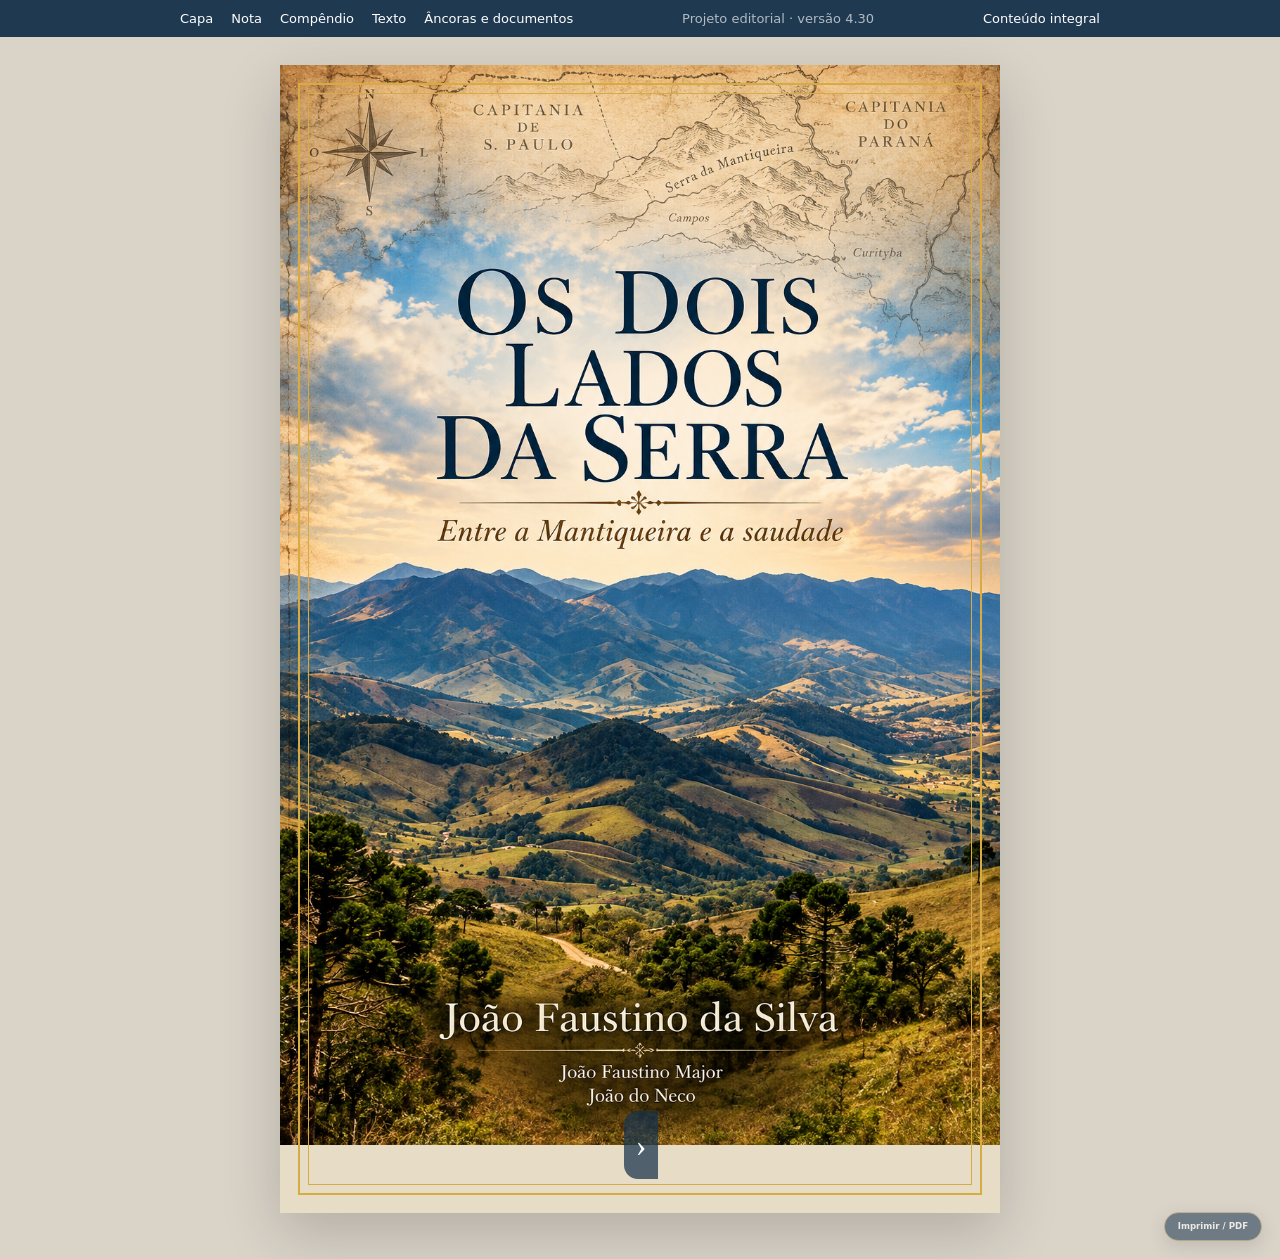
==== commit ac9e8e59: "Reordena fisicamente capítulos e agrupa poemas, infância, saga e documentos v4.30" ====
--- a/index.html
+++ b/index.html
@@ -14,7 +14,7 @@
 <body>
 <nav class="toolbar">
   <a href="#capa">Capa</a><a href="#prefacio">Nota</a><a href="#sumario">Compêndio</a><a href="#texto">Texto</a><a href="#mundo-memorias">Âncoras e documentos</a>
-  <span>Projeto editorial · versão 4.29</span>
+  <span>Projeto editorial · versão 4.30</span>
 <a class="archive-link" href="conteudo-integral.html">Conteúdo integral</a></nav>
 
 <div class="reader-shell"><main class="book">
@@ -63,12 +63,7 @@
   <div class="river" aria-hidden="true"></div>
 </section>
 
-<section class="page part-page" id="parte-1"><div class="part-no">PARTE I</div>
-  <h2>A Saga<br>dos Major</h2>
-  <p>Raízes mineiras · travessia · caminhos para o Paraná</p>
-  <div class="road"></div>
-</section>
-
+<section class="page part-page" id="parte-1"><div class="part-no">PARTE I</div><h2>A terra de origem</h2><p>O mundo dos Major antes da partida</p><div class="road"></div></section>
 <section class="page prose-page" id="prologo-otelo"><header class="page-head"><span>PRÓLOGO</span><h2>Uma voz à porteira</h2></header><article style="min-height:45vh;display:flex;flex-direction:column;justify-content:center;align-items:center;text-align:center"><p style="font-size:clamp(2rem,5vw,3.3rem);line-height:1.3;font-style:italic;margin:0">“Ô de casa!”</p></article></section>
 
 <section class="page prose-page story-start curated-photo-text" id="otelo"><header class="page-head"><span>A SAGA DOS MAJOR</span><h2>Vô Major vai a Santa Rita, e Otelo aparece</h2></header><article><p class="dropcap">Certa ocasião, lá, na Vargem Comprida, Vô Major e o jovem Duca, aprendiz de tropeiro, tinham ido a Santa do Sapucaí levar rapadura empalhada e açúcar mascavo, para depois retornar com farinha de trigo, peças de tecidos rústicos, querosene, enxadas, alfanjes e cavadeiras, para os pequenos comerciantes de ferragens, secos e molhados de Santa Catarina e de Capelinha da Pedra.</p>
@@ -88,6 +83,17 @@
 
 
 
+<section class="page prose-page story-start curated-photo-text" id="de-volta-as-origens"><header class="page-head"><span>A SAGA DOS MAJOR</span><h2>De volta às origens</h2></header><article><p class="dropcap">Na ida à casa da Zezé, no Bairro da Usina, o fusquinha rodava pelas estradas rurais, gemendo nas subidas, contornando os morros e descendo para os vales, que os mineiros chamam de várzeas. Enquanto isso, o Donizete e o Fio conversavam animadamente. Quanto a mim, nem sei qual era o assunto que animava a conversa entre os dois, pois eu “viajava” pelo túnel do tempo, de volta ao início do século XX. Pela minha mente passava a saga dos Majó e Siqueira, meus ancestrais, que deixaram aquelas plagas de generosas bicas, que há remotos tempos fornecem água limpa e fria despencada das nascentes no alto das montanhas.</p>
+<p>Certamente meus avós passaram por aqui, beberam dessas águas, banharam-se nesses córregos e contemplaram essas mesmas paisagens: serras e vargens. Aqueceram-se com esse mesmo sol ameno do sul de Minas Gerais e viram aquela mesma lua que, na noite passada, brincava de esconde-esconde atrás dos morros. Sentiram esse vento fresco e contemplaram esse mesmo verde exuberante, que ainda existe porque é protegido por ladeiras muito íngremes.</p>
+<p>Com certeza, Vô Majó e Vó Rosária pensaram em mim. Mesmo que de maneira imprecisa, eles pensaram, pois faziam planos de deixar essas terras já cansadas, de tanto ser lavradas, e irem embora para o Paraná. Queriam fazer fortuna e criar seus descendentes em terras mais planas e novas. Entre seus descendentes, estava eu. Por isso, de algum modo, eu aqui vivi, pois há muito tempo já havia uma centelha do que viria a ser eu nessas árvores e nos humos debaixo dessas pedras milenares. Tudo já estava programado e devidamente registrado no livro do Criador.</p>
+<p>Nunca soube como viviam os meus avós, seus irmãos e cunhados; não ficaram registros, e ninguém me contou. Somente as montanhas de Santa Catarina e de Capelinha da Pedra, testemunhas oculares e fiéis depositárias, guardavam os segredos desse povo. Só as pedras milenares e as árvores mais antigas podem conhecer as histórias dessa gente que partiu para sempre. Muitos dos seus segredos não transpuseram a Serra da Mantiqueira.</p>
+<p>Vejo-os em pensamentos; entre eles, um rapaz alto, magro, de dedos longos e mãos finas, lendo debaixo dessas sombras. Ele nunca se casou e, infelizmente, também não passou a outros o gosto pela leitura, que enriquece o intelecto e a alma; hábito tão raro entre meus antepassados.</p>
+<p>Fico a imaginar que histórias, que segredos essas pedras e essas velhas árvores saberiam. Que causos guardam esses despenhadeiros, essas veredas? Ah! Quantos sonhos tiveram o Vô Majó e Vó Rosária? O que pensavam, enquanto carreavam, tiravam leite ou cuidavam da numerosa prole? Quantos planos fizeram, aqui do Sul de Minas?!</p>
+<p>Creio ver pessoas em suas montarias e crianças nos cargueiros, entre os utensílios domésticos mais necessários. À frente da comitiva, a égua-madrinha, chamada […]. Seu Duca afirmava que ela sabia, por instinto, os caminhos de Minas ao Paraná, tendo-os percorrido três vezes.</p><aside class="inline-anchor curated-anchor"><span>ÂNCORA · MEMÓRIA E IMAGINAÇÃO</span><p>Nesta visita, João percorre lugares associados aos antepassados e imagina a jornada deles. A passagem da observação para a visão interior é parte da escrita: não indica que o narrador presenciou a migração.</p><a class="curated-related" href="#texto">Retomar a saga →</a></aside>
+<p>Voltando ao tempo real do agora… os dois continuam a conversar. Eu continuo em silêncio, com um nó na garganta e um aperto no peito. Emociono-me a uma lembrança tão pungente, de algo que eu, de alguma maneira, tinha vivido nestes sítios, onde, no entanto, nunca estivera antes dos meus cinquenta e sete anos.</p>
+<p>A parada na porteira e vozes alegres me chamam de volta ao tempo real. É a Zezé, os filhos, nora e neto; eles vêm nos receber no alpendre da humilde e acolhedora casa que há muito tempo foi morada da tia Maria e do tio Pedro Majó, e ponto de partida da caravana daqueles que foram ajudar a construir nossa Jaboti.</p>
+<p class="source-sign"><strong>Nota editorial.</strong> Texto escolhido entre versões da mesma visita a Minas. O nome da égua não foi preenchido no original.</p></article></section>
+<section class="page part-page" id="parte-travessia"><div class="part-no">PARTE II</div><h2>A grande travessia</h2><p>Da Mantiqueira ao Paraná</p><div class="road"></div></section>
 <section class="page prose-page" id="nota-comitiva"><header class="page-head"><span>ESCLARECIMENTO DO AUTOR</span><h2>Como viajava a comitiva</h2></header><article><p>João Faustino da Silva esclareceu, em outubro de 2026, que a comitiva não utilizava carroções: os viajantes seguiam em montarias, com animais cargueiros que também transportavam as crianças. A edição conserva os fatos relatados pelo autor e diferencia memória, tradição oral e reconstrução literária.</p><p><a class="curated-related" href="#texto">Continuar a saga →</a></p></article></section>
 
 <section class="page prose-page story-start saga-opening" id="texto">
@@ -243,60 +249,6 @@
 
 
 
-<section class="page part-page" id="mundo-memorias"><div class="part-no">CADERNO HISTÓRICO E DOCUMENTAL</div><h2>O mundo por trás<br>das memórias</h2><p>Documentos · lugares · mapas · curiosidades de uma época</p><div class="road"></div></section><section class="page prose-page context-1910" id="mundo-1910"><header class="page-head"><span>INTRODUÇÃO AO CADERNO · 1908–1914</span><h2>O mundo quando eles partiram</h2></header><article><p class="dropcap">Enquanto a família Major atravessava serras, rios e caminhos de terra, o mundo também estava em movimento. Nas cidades, chegavam a eletricidade, os automóveis e as notícias da aviação. No interior, a viagem continuava dependendo dos animais, dos pousos e do conhecimento dos caminhos.</p><p>As páginas seguintes não pretendem provar cada cena narrada por João Faustino Major. Reúnem documentos e acontecimentos contemporâneos que ajudam a imaginar a época, sem confundir a história do país com a história particular da família.</p><p class="source-sign">Caderno de contexto · documentos de época e referências históricas</p></article></section>
-
-<section class="page prose-page story-start context-1910">
-<header class="page-head"><span>1910 · UM MUNDO EM TRANSFORMAÇÃO</span><h2>O Brasil ao redor da viagem</h2><p>República, campo, cidades e distâncias</p></header>
-<article>
-<p class="dropcap">Enquanto os Major preparavam animais, mantimentos e cargueiros para deixar as montanhas de Minas, o Brasil também atravessava uma mudança profunda. A República tinha pouco mais de vinte anos, o Rio de Janeiro era a capital federal e grande parte da vida econômica e social ainda se organizava longe dos grandes centros urbanos.</p>
-<p>Em novembro de 1910, Hermes da Fonseca assumiria a Presidência. Naquele mesmo ano, a Revolta da Chibata exporia no Rio de Janeiro tensões sociais e militares de um país que desejava parecer moderno, mas carregava desigualdades muito antigas.</p>
-<aside class="inline-anchor illustrated-anchor"><span>ÂNCORA HISTÓRICA · 22 ANOS DA ABOLIÇÃO</span><p>Quando a família iniciou a travessia, haviam transcorrido apenas vinte e dois anos desde a Lei Áurea, de 13 de maio de 1888. Portanto, pessoas adultas encontradas pelos caminhos em 1910 podiam ter nascido sob a escravidão. A abolição jurídica não eliminou as desigualdades nem criou, por si só, políticas de inclusão para a população liberta.</p><small>Contexto documental: Lei nº 3.353/1888 e acervo do Arquivo Nacional.</small></aside>
-</article></section><section class="page archival-find-page context-doc-page"><header class="page-head"><span>DOCUMENTO VISUAL · BRASIL, 1910</span><h2>A capital que queria ser moderna</h2><p>Rio de Janeiro · República · transformação urbana</p></header><figure class="crossing-document verified-archive-photo"><a href="https://commons.wikimedia.org/wiki/File:Biblioteca_Nacional_do_Brasil_-_1910.jpg" target="_blank" rel="noopener"><img src="https://commons.wikimedia.org/wiki/Special:Redirect/file/Biblioteca_Nacional_do_Brasil_-_1910.jpg?width=1000" alt="Fachada da Biblioteca Nacional do Brasil, fotografada por Marc Ferrez em 1910" loading="lazy" decoding="async" onerror="this.closest('figure').classList.add('archive-image-missing');this.remove()"></a><figcaption><strong>Biblioteca Nacional do Brasil · 1910.</strong> Fotografia de <strong>Marc Ferrez</strong>; acervo da Biblioteca Nacional do Brasil; domínio público. A imagem documenta a monumentalização da então capital federal.</figcaption></figure><p class="anchor-source"><strong>Acervo de referência:</strong> Biblioteca Nacional / Brasiliana Fotográfica. Fotografias de Marc Ferrez registram a Avenida Central e seus edifícios por volta de 1910.</p></section><section class="page prose-page context-1910"><article><p>Era também um Brasil de contrastes tecnológicos. Telégrafo, telefone, eletricidade, fotografia, ferrovias e os primeiros automóveis e aviões conviviam com carros de bois, tropas de muares, caminhos de terra e longas jornadas a cavalo. A viagem dos Major pertence exatamente a esse encontro entre dois tempos.</p><figure class="context-niche real-context-photo"><div class="archive-fallback-note">Documento fotográfico de contexto</div><a href="https://commons.wikimedia.org/wiki/File:Rio_de_Janeiro_-_Avenida_Central_-_1909.jpg" target="_blank" rel="noopener"><img src="https://upload.wikimedia.org/wikipedia/commons/8/89/Rio_de_Janeiro_-_Avenida_Central_-_1909.jpg" alt="Avenida Central no Rio de Janeiro por volta de 1909" loading="lazy" decoding="async" onerror="this.closest('figure').classList.add('archive-image-missing');this.remove()"></a><figcaption><strong>Rio de Janeiro · Avenida Central · c. 1909.</strong> Documento visual de contexto da modernização da então capital federal. Atribuição autoral mantida apenas quando confirmada na ficha do acervo.</figcaption></figure>
-</article></section>
-
-<section class="page prose-page context-1910">
-<header class="page-head"><span>PARANÁ · NORTE PIONEIRO</span><h2>O território que os aguardava</h2><p>Estradas, trilhos, matas e novos núcleos</p></header>
-<article>
-<p>O Paraná de 1910 não pode ser lido pelo mapa urbano de hoje. No Norte Pioneiro, fazendas, pequenos povoados e caminhos de tropa articulavam um território em transformação. As ferrovias avançavam, mas ainda não alcançavam muitos dos lugares que aparecem na memória familiar.</p>
-<aside class="nature-anchor landscape-anchor"><span>PAISAGEM · ENTRE O CAMINHO E O TRILHO</span><p>A tropa descrita por João não é sinal de um mundo isolado da modernidade. Ao contrário: animais de carga e estradas de ferro coexistiram durante décadas e frequentemente se complementavam, levando pessoas e mercadorias entre fazendas, estações e povoados.</p></aside>
-<p>Dois anos depois da travessia, começaria a Guerra do Contestado, conflito social que atingiu a região disputada entre Paraná e Santa Catarina entre 1912 e 1916. A expansão ferroviária, a disputa pela terra, a população sertaneja e os interesses econômicos faziam parte daquele cenário.</p>
-</article></section><section class="page archival-find-page context-doc-page"><header class="page-head"><span>DOCUMENTO CARTOGRÁFICO · PARANÁ</span><h2>O Paraná que os aguardava</h2><p>Mapa histórico · 1908</p></header><figure class="crossing-document verified-archive-photo"><a href="./assets/fotos/parana-mapa-1908.jpg" target="_blank" rel="noopener"><img src="./assets/fotos/parana-mapa-1908.jpg" alt="Mapa histórico do Paraná de 1908" loading="lazy"></a><figcaption><strong>Mapa do Paraná · 1908.</strong> Documento cartográfico produzido apenas dois anos antes da travessia narrada. Permite ao leitor comparar o território daquele momento com a configuração atual.</figcaption></figure><p class="anchor-source"><strong>Fonte:</strong> acervo cartográfico do Museu Paranaense / Instituto de Terras, Cartografia e Geociências do Paraná.</p></section>
-
-<section class="page archival-find-page context-doc-page"><header class="page-head"><span>DOCUMENTO FOTOGRÁFICO · 1912–1916</span><h2>O Contestado estava logo adiante</h2><p>Famílias sertanejas · ferrovia · conflito</p></header><figure class="crossing-document verified-archive-photo"><a href="https://www.museuparanaense.pr.gov.br/Galeria-de-Imagens/Revelando-o-Contestado-imagens-do-mais-sangrento-conflito-social-do-Brasil-nas" target="_blank" rel="noopener"><img src="https://www.museuparanaense.pr.gov.br/sites/mupa/arquivos_restritos/files/imagem/2020-09/173.jpg" alt="Famílias e trabalhadores durante a Guerra do Contestado, fotografia de Claro Jansson" loading="lazy" decoding="async" onerror="this.closest('figure')?.classList.add('archive-image-missing');this.remove()"></a><figcaption><strong>Contestado · 1912–1916.</strong> Fotografia de Claro Jansson preservada pelo Museu Paranaense. A imagem é posterior à viagem dos Major e não representa a família; documenta o ambiente humano de um conflito que começaria dois anos depois.</figcaption></figure><p class="anchor-source"><strong>Documento de contexto:</strong> Museu Paranaense, coleção <em>Revelando o Contestado</em>.</p></section><section class="page prose-page context-1910"><article><p>Ao norte, outra transformação ganhava força. A região que mais tarde seria conhecida como Norte Pioneiro ou Norte Velho ampliava sua produção agrícola e suas conexões com São Paulo. O chamado Norte Novo, associado posteriormente a Londrina e Maringá, ainda pertencia ao futuro.</p>
-</article></section>
-
-<section class="page archival-find-page context-doc-page aviation-page">
-<header class="page-head"><span>PARIS · 1900–1910</span><h2>O futuro já havia começado</h2><p>Exposição Universal · eletricidade · aviação</p></header>
-<div class="context-document-grid">
-<figure class="verified-archive-photo"><a href="https://commons.wikimedia.org/wiki/File:Paris_Exposition_Palace_of_Electricity,_Paris,_France,_1900_n2.jpg" target="_blank" rel="noopener"><img src="https://commons.wikimedia.org/wiki/Special:Redirect/file/Paris_Exposition_Palace_of_Electricity%2C_Paris%2C_France%2C_1900_n2.jpg?width=1000" alt="Palácio da Eletricidade na Exposição Universal de Paris de 1900" loading="lazy" decoding="async" onerror="this.closest('figure')?.classList.add('archive-image-missing');this.remove()"></a><figcaption><strong>Paris · 1900.</strong> Palácio da Eletricidade e Château d’Eau na Exposição Universal. Acervo Brooklyn Museum; reprodução histórica sem restrições conhecidas.</figcaption></figure>
-<figure class="verified-archive-photo"><a href="https://commons.wikimedia.org/wiki/File:Santos_Dumont_voa_em_seu_14-bis_-_Campo_de_Bagatelle_-_1-13792-0000-0000,_Acervo_do_Museu_Paulista_da_USP.jpg" target="_blank" rel="noopener"><img src="https://commons.wikimedia.org/wiki/Special:Redirect/file/Santos_Dumont_voa_em_seu_14-bis_-_Campo_de_Bagatelle_-_1-13792-0000-0000%2C_Acervo_do_Museu_Paulista_da_USP.jpg?width=1000" alt="Santos-Dumont voando no 14-bis no Campo de Bagatelle em 1906" loading="lazy" decoding="async" onerror="this.closest('figure')?.classList.add('archive-image-missing');this.remove()"></a><figcaption><strong>Bagatelle · 1906.</strong> Santos-Dumont em voo no 14-bis diante do público. Acervo do Museu Paulista da USP.</figcaption></figure>
-</div>
-<div class="era-strip"><b>1900</b><span>Paris celebra eletricidade, máquinas e novos transportes</span><b>1906</b><span>Santos-Dumont realiza os voos públicos do 14-bis</span><b>1907</b><span>a Demoiselle leva adiante a busca por uma aeronave pequena e leve</span><b>1910</b><span>a família atravessa o interior brasileiro com animais e cargueiros</span><b>1914</b><span>a aviação já participa da Primeira Guerra Mundial</span></div>
-<blockquote class="narrative-bridge"><span>DOIS RITMOS DO MESMO TEMPO</span>Não eram épocas diferentes. Enquanto o homem aprendia a voar, grande parte do interior ainda media distâncias pelo passo dos animais, pelos caminhos de terra, pelas pontes e pelos vaus.</blockquote>
-<p class="anchor-source"><strong>Suporte documental:</strong> imagens históricas identificadas por acervo e data; nenhuma delas é apresentada como registro da família Major.</p>
-</section><section class="page prose-page context-1910">
-<header class="page-head"><span>MUNDO · 1908–1914</span><h2>Às vésperas de uma ruptura</h2><p>Progresso, impérios e a Grande Guerra</p></header>
-<article>
-<p>Do outro lado do Atlântico, a Europa vivia os últimos anos da chamada Belle Époque. Grandes impérios, cidades eletrificadas, novas máquinas, cinema, automóveis, aviação e comunicações mais rápidas alimentavam uma forte confiança no progresso.</p><aside class="inline-anchor"><span>ÂNCORA · PARIS, 1900</span><p>A Exposição Universal, apresentada nas páginas anteriores, simbolizava a confiança nas novas tecnologias. Aqui, a mesma imagem não se repete: interessa o contraste entre aquele otimismo e as tensões que levariam à guerra.</p></aside>
-<p>Essa aparência de estabilidade escondia rivalidades políticas, militares e econômicas. Em 1914, apenas quatro anos depois da partida narrada nestas páginas, o assassinato do arquiduque Francisco Ferdinando precipitaria a Primeira Guerra Mundial. O conflito transformaria fronteiras, tecnologias, economias e milhões de vidas.</p><figure class="context-niche real-context-photo"><div class="archive-fallback-note">Documento fotográfico de contexto</div><a href="https://commons.wikimedia.org/wiki/File:Franz_Ferdinand_d%27Este,_Erzherzog.jpg" target="_blank" rel="noopener"><img src="https://commons.wikimedia.org/wiki/Special:Redirect/file/Franz_Ferdinand_d%27Este%2C_Erzherzog.jpg?width=700" alt="Arquiduque Francisco Ferdinando" loading="lazy" decoding="async" onerror="this.closest('figure')?.classList.add('archive-image-missing');this.remove()"></a><figcaption><strong>Francisco Ferdinando.</strong> Seu assassinato em Sarajevo, em 1914, tornou-se o estopim imediato da crise que levou à Primeira Guerra Mundial.</figcaption></figure>
-<div class="era-strip"><b>1908</b><span>imigração japonesa ganha marco simbólico no Brasil com o Kasato Maru</span><b>1910</b><span>travessia da família · Revolta da Chibata</span><b>1912</b><span>início do Contestado</span><b>1914</b><span>início da Primeira Guerra Mundial</span></div>
-</article></section><section class="page archival-find-page context-doc-page"><header class="page-head"><span>DOCUMENTOS · UM MUNDO EM RUPTURA</span><h2>1914: quatro anos depois</h2><p>A Grande Guerra muda o horizonte</p></header><div class="document-anchor"><p><strong>28 de junho de 1914 · Sarajevo.</strong> O assassinato do arquiduque Francisco Ferdinando desencadeou a crise diplomática que levou as potências europeias à guerra.</p></div><div class="document-anchor"><p><strong>Mobilização e guerra industrial.</strong> Ferrovias, telégrafo, produção em massa e novas tecnologias militares mostraram o outro lado da modernidade celebrada no início do século.</p></div><p class="anchor-source"><strong>Leitura documental:</strong> esta página funciona como ponte cronológica. Os acontecimentos de 1914 não são parte da viagem familiar; mostram o mundo que se transformaria apenas quatro anos depois dela.</p></section><section class="page prose-page context-1910"><article><p class="standout">A história da família acontecia dentro da História — mesmo quando seus protagonistas não tinham como saber o nome que o futuro daria àquele tempo.</p>
-</article></section>
-
-<section class="page archival-find-page context-doc-page"><header class="page-head"><span>DOCUMENTO · BRASIL, 1908</span><h2>Um país que recebia novos caminhos</h2><p>Imigração · porto · deslocamentos</p></header><figure class="crossing-document verified-archive-photo"><a href="https://commons.wikimedia.org/wiki/File:Kasato_Maru_1908.jpg" target="_blank" rel="noopener"><img src="https://commons.wikimedia.org/wiki/Special:Redirect/file/Kasato_Maru_1908.jpg?width=1000" alt="Navio Kasato Maru em 1908" loading="lazy" decoding="async" onerror="this.closest('figure')?.classList.add('archive-image-missing');this.remove()"></a><figcaption><strong>Kasato Maru · 1908.</strong> A chegada do navio a Santos tornou-se um marco da imigração japonesa no Brasil. O documento amplia a escala do capítulo: enquanto famílias se deslocavam pelo interior, outras atravessavam oceanos e passavam a integrar a sociedade brasileira.</figcaption></figure><p class="anchor-source"><strong>Contexto:</strong> documento histórico usado como marco da imigração japonesa; não possui relação direta com a família Major.</p></section><section class="page archival-find-page context-doc-page"><header class="page-head"><span>DOCUMENTO · RIO DE JANEIRO, 1910</span><h2>A Revolta da Chibata</h2><p>Marinha · cidadania · permanências da escravidão</p></header><figure class="crossing-document verified-archive-photo"><a href="https://commons.wikimedia.org/wiki/File:Jo%C3%A3o_C%C3%A2ndido_Felisberto_e_jornalistas.jpg" target="_blank" rel="noopener"><img src="https://commons.wikimedia.org/wiki/Special:Redirect/file/Jo%C3%A3o_C%C3%A2ndido_Felisberto_e_jornalistas.jpg?width=1000" alt="João Cândido Felisberto e jornalistas durante a Revolta da Chibata" loading="lazy" decoding="async" onerror="this.closest('figure')?.classList.add('archive-image-missing');this.remove()"></a><figcaption><strong>João Cândido e jornalistas · 1910.</strong> A Revolta da Chibata tornou visíveis tensões raciais, sociais e militares apenas vinte e dois anos depois da abolição. A fotografia pertence ao contexto nacional contemporâneo à travessia.</figcaption></figure><p class="anchor-source"><strong>Leitura histórica:</strong> o documento não cruza a narrativa familiar; situa o leitor no Brasil político e social daquele mesmo ano.</p></section><section class="page archival-find-page context-doc-page"><header class="page-head"><span>DOCUMENTO · CAMINHOS DA MODERNIDADE</span><h2>Trilhos ao lado das tropas</h2><p>Itararé · ferrovia · 1912</p></header><figure class="crossing-document verified-archive-photo"><a href="./assets/fotos/itarare-estacao-1912.jpg" target="_blank" rel="noopener"><img src="./assets/fotos/itarare-estacao-1912.jpg" alt="Estação ferroviária de Itararé em 1912" loading="lazy"></a><figcaption><strong>Estação de Itararé · 1912.</strong> O registro, apenas dois anos posterior à viagem, materializa a transição descrita no livro: tropas, cargueiros e caminhos antigos convivendo com uma rede ferroviária em expansão.</figcaption></figure><p class="anchor-source"><strong>Documento regional:</strong> relatório da Estrada de Ferro Sorocabana. A fotografia registra a infraestrutura regional, não a viagem dos Major.</p></section><section class="page prose-page context-return">
-<header class="page-head"><span>DE VOLTA À ESTRADA</span><h2>Depois do horizonte</h2></header>
-<article><p class="dropcap">Tudo isso acontecia no mesmo mundo em que uma família deixava Minas levando consigo o que cabia nos cargueiros. Para eles, porém, a História não tinha ainda nomes como Belle Époque, República Velha ou vésperas da Grande Guerra.</p><p>Havia apenas a estrada adiante, os animais, as crianças, a serra ficando para trás e o Paraná em algum lugar depois do horizonte.</p></article><div class="road-fade" aria-hidden="true"></div></section>
-
-<section class="page prose-page story-start curated-photo-text" id="de-volta-as-origens"><header class="page-head"><span>A SAGA DOS MAJOR</span><h2>De volta às origens</h2></header><article><p class="dropcap">Na ida à casa da Zezé, no Bairro da Usina, o fusquinha rodava pelas estradas rurais, gemendo nas subidas, contornando os morros e descendo para os vales, que os mineiros chamam de várzeas. Enquanto isso, o Donizete e o Fio conversavam animadamente. Quanto a mim, nem sei qual era o assunto que animava a conversa entre os dois, pois eu “viajava” pelo túnel do tempo, de volta ao início do século XX. Pela minha mente passava a saga dos Majó e Siqueira, meus ancestrais, que deixaram aquelas plagas de generosas bicas, que há remotos tempos fornecem água limpa e fria despencada das nascentes no alto das montanhas.</p>
-<p>Certamente meus avós passaram por aqui, beberam dessas águas, banharam-se nesses córregos e contemplaram essas mesmas paisagens: serras e vargens. Aqueceram-se com esse mesmo sol ameno do sul de Minas Gerais e viram aquela mesma lua que, na noite passada, brincava de esconde-esconde atrás dos morros. Sentiram esse vento fresco e contemplaram esse mesmo verde exuberante, que ainda existe porque é protegido por ladeiras muito íngremes.</p>
-<p>Com certeza, Vô Majó e Vó Rosária pensaram em mim. Mesmo que de maneira imprecisa, eles pensaram, pois faziam planos de deixar essas terras já cansadas, de tanto ser lavradas, e irem embora para o Paraná. Queriam fazer fortuna e criar seus descendentes em terras mais planas e novas. Entre seus descendentes, estava eu. Por isso, de algum modo, eu aqui vivi, pois há muito tempo já havia uma centelha do que viria a ser eu nessas árvores e nos humos debaixo dessas pedras milenares. Tudo já estava programado e devidamente registrado no livro do Criador.</p>
-<p>Nunca soube como viviam os meus avós, seus irmãos e cunhados; não ficaram registros, e ninguém me contou. Somente as montanhas de Santa Catarina e de Capelinha da Pedra, testemunhas oculares e fiéis depositárias, guardavam os segredos desse povo. Só as pedras milenares e as árvores mais antigas podem conhecer as histórias dessa gente que partiu para sempre. Muitos dos seus segredos não transpuseram a Serra da Mantiqueira.</p>
-<p>Vejo-os em pensamentos; entre eles, um rapaz alto, magro, de dedos longos e mãos finas, lendo debaixo dessas sombras. Ele nunca se casou e, infelizmente, também não passou a outros o gosto pela leitura, que enriquece o intelecto e a alma; hábito tão raro entre meus antepassados.</p>
-<p>Fico a imaginar que histórias, que segredos essas pedras e essas velhas árvores saberiam. Que causos guardam esses despenhadeiros, essas veredas? Ah! Quantos sonhos tiveram o Vô Majó e Vó Rosária? O que pensavam, enquanto carreavam, tiravam leite ou cuidavam da numerosa prole? Quantos planos fizeram, aqui do Sul de Minas?!</p>
-<p>Creio ver pessoas em suas montarias e crianças nos cargueiros, entre os utensílios domésticos mais necessários. À frente da comitiva, a égua-madrinha, chamada […]. Seu Duca afirmava que ela sabia, por instinto, os caminhos de Minas ao Paraná, tendo-os percorrido três vezes.</p><aside class="inline-anchor curated-anchor"><span>ÂNCORA · MEMÓRIA E IMAGINAÇÃO</span><p>Nesta visita, João percorre lugares associados aos antepassados e imagina a jornada deles. A passagem da observação para a visão interior é parte da escrita: não indica que o narrador presenciou a migração.</p><a class="curated-related" href="#texto">Retomar a saga →</a></aside>
-<p>Voltando ao tempo real do agora… os dois continuam a conversar. Eu continuo em silêncio, com um nó na garganta e um aperto no peito. Emociono-me a uma lembrança tão pungente, de algo que eu, de alguma maneira, tinha vivido nestes sítios, onde, no entanto, nunca estivera antes dos meus cinquenta e sete anos.</p>
-<p>A parada na porteira e vozes alegres me chamam de volta ao tempo real. É a Zezé, os filhos, nora e neto; eles vêm nos receber no alpendre da humilde e acolhedora casa que há muito tempo foi morada da tia Maria e do tio Pedro Majó, e ponto de partida da caravana daqueles que foram ajudar a construir nossa Jaboti.</p>
-<p class="source-sign"><strong>Nota editorial.</strong> Texto escolhido entre versões da mesma visita a Minas. O nome da égua não foi preenchido no original.</p></article></section>
 <section class="page chapter-colophon">
   <div class="colophon-mark">✦</div>
   <p>Fim da parte</p>
@@ -316,11 +268,7 @@
 
 
 
-<section class="page prose-page" id="como-ler-documentos"><header class="page-head"><span>GUIA DO LEITOR · CADERNO HISTÓRICO</span><h2>O que cada imagem nos conta</h2></header><article><p><strong>Documento de época.</strong> Fotografia, mapa ou registro produzido no período estudado. Ajuda a reconhecer paisagens, técnicas e acontecimentos, mas não comprova que os Major estiveram naquela cena.</p><p><strong>Imagem de contexto.</strong> Representa uma realidade semelhante àquela descrita nas memórias, sem identificação direta com a família.</p><p><strong>Fotografia familiar.</strong> Quando identificada pelo acervo e por pessoas da família, constitui um testemunho próprio, com atribuição que deve ser preservada.</p><p><strong>Nota histórica.</strong> Explica um lugar, palavra ou acontecimento sem substituir a voz de João Faustino Major.</p><p class="source-sign">Critério editorial: diferenciar o documento, sua interpretação e a memória narrada.</p></article></section><section class="page prose-page" id="curiosidades-travessia"><header class="page-head"><span>CURIOSIDADES · O COTIDIANO DA TRAVESSIA</span><h2>O que a estrada exigia</h2></header><article><p><strong>O vau.</strong> Era um trecho relativamente raso de um rio, escolhido para atravessar a água sem ponte. A passagem dependia do nível da correnteza, da firmeza do fundo e das condições dos animais.</p><p><strong>O cargueiro.</strong> Animais de carga transportavam mantimentos, roupas e objetos necessários à viagem. Distribuir e equilibrar o peso era parte do trabalho cotidiano da tropa.</p><p><strong>O pouso.</strong> A jornada precisava de paradas para descanso, água, alimentação e cuidado com os animais. O ritmo era condicionado pelo terreno e pelo clima, não apenas pela distância no mapa.</p><p class="source-sign">Notas explicativas sobre práticas de viagem; não são descrições documentadas de cada etapa específica da família Major.</p></article></section><section class="page part-page" id="genealogia"><div class="part-no">CADERNO DE FAMÍLIA</div><h2>As raízes<br>dos Major</h2><p>Genealogia · nomes e gerações</p><div class="road"></div></section>
-<section class="page prose-page" id="arvore-major"><header class="page-head"><span>GENEALOGIA · RAMO FAUSTINO MAJOR</span><h2>De geração em geração</h2></header><article><p><strong>Faustino Pereira da Silva</strong> e <strong>Ana “Major”</strong></p><p>↓</p><p><strong>Joaquim Faustino da Silva</strong> e <strong>Rosária Rosalina dos Reis</strong></p><p>↓</p><p><strong>Joaquim Faustino Filho (Neco Major)</strong> e <strong>Carmelina Maria Faustino</strong></p><p class="source-sign">Quadro genealógico familiar em organização. Os vínculos apresentados seguem os dados familiares confirmados; datas e documentação permanecem sujeitos a conferência.</p></article></section>
-<section class="page prose-page" id="arvore-azevedo"><header class="page-head"><span>GENEALOGIA · RAMO AZEVEDO</span><h2>Outro ramo da memória</h2></header><article><p><strong>Benedito José de Azevedo</strong> — cônjuge ainda não identificado(a).</p><p>↓</p><p><strong>José Antônio de Azevedo (Zé Antônio)</strong> e <strong>Josefina Maria de Jesus</strong>.</p><p class="source-sign">Zé Antônio é identificado na memória familiar como bisavô do organizador. O cruzamento entre ramos e os demais vínculos será apresentado somente após confirmação documental.</p></article></section>
-<section class="page prose-page" id="filhos-neco"><header class="page-head"><span>GENEALOGIA · DESCENDÊNCIA</span><h2>Os filhos de Neco Major</h2></header><article><p>Levino (Vino), Sebastião (Tião), José, Benedito (Dito do Cartório), Maria, Laércio, João, Donizete, Iolanda e Luis Francisco.</p><p class="source-sign">Relação de nomes transmitida e confirmada pela família. A sequência não deve ser interpretada como ordem de nascimento sem documentação adicional.</p></article></section>
-<section class="page part-page" id="parte-2"><div class="part-no">PARTE II</div><h2>Identidade, raízes e parentes</h2><p>Os avós · duas margens da memória</p><div class="road"></div></section>
+<section class="page prose-page" id="como-ler-documentos"><header class="page-head"><span>GUIA DO LEITOR · CADERNO HISTÓRICO</span><h2>O que cada imagem nos conta</h2></header><article><p><strong>Documento de época.</strong> Fotografia, mapa ou registro produzido no período estudado. Ajuda a reconhecer paisagens, técnicas e acontecimentos, mas não comprova que os Major estiveram naquela cena.</p><p><strong>Imagem de contexto.</strong> Representa uma realidade semelhante àquela descrita nas memórias, sem identificação direta com a família.</p><p><strong>Fotografia familiar.</strong> Quando identificada pelo acervo e por pessoas da família, constitui um testemunho próprio, com atribuição que deve ser preservada.</p><p><strong>Nota histórica.</strong> Explica um lugar, palavra ou acontecimento sem substituir a voz de João Faustino Major.</p><p class="source-sign">Critério editorial: diferenciar o documento, sua interpretação e a memória narrada.</p></article></section><section class="page prose-page" id="curiosidades-travessia"><header class="page-head"><span>CURIOSIDADES · O COTIDIANO DA TRAVESSIA</span><h2>O que a estrada exigia</h2></header><article><p><strong>O vau.</strong> Era um trecho relativamente raso de um rio, escolhido para atravessar a água sem ponte. A passagem dependia do nível da correnteza, da firmeza do fundo e das condições dos animais.</p><p><strong>O cargueiro.</strong> Animais de carga transportavam mantimentos, roupas e objetos necessários à viagem. Distribuir e equilibrar o peso era parte do trabalho cotidiano da tropa.</p><p><strong>O pouso.</strong> A jornada precisava de paradas para descanso, água, alimentação e cuidado com os animais. O ritmo era condicionado pelo terreno e pelo clima, não apenas pela distância no mapa.</p><p class="source-sign">Notas explicativas sobre práticas de viagem; não são descrições documentadas de cada etapa específica da família Major.</p></article></section><section class="page part-page" id="parte-2"><div class="part-no">PARTE III</div><h2>Raízes e pertencimento</h2><p>A família, os novos vizinhos e os laços construídos</p><div class="road"></div></section>
 <section class="page prose-page story-start curated-photo-text" id="memoria-do-vo-major"><header class="page-head"><span>MEMÓRIAS DE JOÃO</span><h2>Para os descendentes de Joaquim Faustino da Silva (Major)</h2></header><article><p class="dropcap">“A saudade é um misto de dor e de prazer. Lembranças imprecisas de um tempo passado.”</p>
 <p>Olho um velho álbum de fotografias de pessoas que já saíram deste plano de vida, mas nunca saíram da minha memória.</p>
 <p>Elas estão lá como que descansando dentro de um plástico translúcido. Outras pessoas estão retratadas em quadros pendurados na parede, “presas” entre o fundo de papelão e o vidro transparente que nos permite contemplá-las.</p>
@@ -343,7 +291,6 @@
 <p>Depois desse desabafo, começava a rezar. Ia pouco a pouco baixando a voz, então pegava no sono. Foi assim até que Deus atendeu seu pedido e o levou para o descanso eterno, no dia… de agosto de…</p>
 <p>Quanto à Vó Zefina, tão decidida e orgulhosa que era, nem reclamou e nem pediu para morrer, muito menos para continuar aqui na terra. Dar trabalho para os filhos não lhe passava pela cabeça. Por isso não esperou nada. Ao regressar de seu último passeio — uma visita aos parentes da Lavrinha — adoeceu e morreu em… também no mês de agosto.</p>
 <p class="source-sign"><strong>Nota editorial.</strong> O final foi recuperado em outra folha. As datas permanecem em branco, como no original.</p></article></section>
-<section class="page part-page" id="parte-3"><div class="part-no">PARTE III</div><h2>Memórias da infância</h2><p>A casa · o eito · a vida no sítio</p><div class="road"></div></section>
 <section class="page prose-page story-start curated-photo-text" id="chegada-dos-mineiros"><header class="page-head"><span>MEMÓRIAS DE JOÃO</span><h2>A chegada dos mineiros</h2></header><article><p class="dropcap">Houve um tempo em que era grande a migração de mineiros para o Paraná. Em Jaboti, nossa casa do sítio tinha dupla função: albergue de acolhidos e entreposto para “distribuição” de mão de obra. Nos meses de maio, junho e julho — devido à entressafra — a afluência era maior. Num mesmo caminhão, sem um mínimo de conforto e segurança, vinham várias famílias com pencas de filhos, poucos utensílios domésticos e muita esperança de uma vida melhor. Algumas, que traziam dinheiro, compravam terras. Outras conseguiam contratos de arrendamento e parcerias; essas logo nos deixavam. Entretanto, dos grupos que se tinham alojado nos paióis, porões, varandas e dentro da nossa casa, invariavelmente uma família se fixava numa das rústicas moradias disponíveis. Se não havia uma, fazia-se um mutirão: em dois ou três dias, a nova moradia estava barreada e coberta de sapé, pronta para ser o lar daquela humilde família.</p><aside class="inline-anchor curated-anchor"><span>ÂNCORA · OUTRA GERAÇÃO DE VIAJANTES</span><p>Aqui, a migração é lembrada pelo menino que recebe famílias no sítio. É um tempo posterior à saga dos avós: mudam o transporte e os personagens, mas permanecem o acolhimento e a busca de uma vida melhor.</p><a class="curated-related" href="#dia-de-mutirao">Ler a vida em comunidade →</a></aside>
 <p>No período em que essas pessoas ficavam conosco, a gente fazia amigos, inimigos, namoradinhas de olhadelas, de recadinhos e, às vezes, até de ficar de mãos dadas, muito às escondidas.</p>
 <p>Depois que todos iam embora, ficava em mim um misto de saudade e de alívio. Saudade dos companheiros das pequenas aventuras e cúmplices das grandes peraltices; das caçadas de nhambus nas palhadas, das arapucas armadas no mato, das pescarias e banhos nos riachos; alívio por não ter que dormir encolhido, deixando os “pés” da cama para os hóspedes temporários e não mais precisar dividir com eles os pedaços de frango caipira de que eu tanto gostava.</p>
@@ -357,6 +304,7 @@
 <p>Ao cair da tarde, o sol pintava o horizonte de amarelo, e o verde do pasto tornava-se bem visível, pois as ervas daninhas e os pequenos arbustos cortados jaziam rente à relva. Com o calor e as chuvas abundantes do verão, a grama, tão importante para o gado, podia agora crescer livremente.</p>
 <p>Nesse momento, dezenas de homens, cansados, mas em alegres algazarras, desciam do alto do pasto rumo ao casarão, para ouvir os agradecimentos do meu pai, marcar a data e o local onde haveria o próximo mutirão. E, como não poderia deixar de ser, para tomar a imperdível merenda saideira.</p>
 </article></section>
+<section class="page part-page" id="parte-3"><div class="part-no">PARTE IV</div><h2>Infância e descobertas</h2><p>Os primeiros assombros e as alegrias de menino</p><div class="road"></div></section>
 <section class="page prose-page story-start curated-photo-text" id="menino-chefe-de-cozinha"><header class="page-head"><span>MEMÓRIAS DE JOÃO</span><h2>O menino medroso que virou chefe de cozinha</h2></header><article><p class="dropcap">Eu venho do Alto do Barreiro, onde tinha muito trabalho a fazer! Porém, pouco fazia. Não por falta de vontade, que era grande, mas, penso eu, devido à intrusa que entrou nas minhas veias. Naquela época, muita gente se contaminou com essa doença. E a “maldita” já estava hospedada — contra minha vontade — no meu, literalmente, grande coração, dentro do meu pequeno peito de menino.</p>
 <p>Nunca soube por que aquele pedaço de chão recebera o nome de Barreiro, pois de barro mesmo não tinha nada; aliás, era até meio seco. Dali, meu pai tirava o sustento da nossa numerosa família.</p>
 <p>Depois da mata fechada e escura, chegava-se a um lugar plano, de terras cultivadas, e de lá meu pai, meus irmãos e os camaradas me escutavam chamar para descerem almoçar em casa, em uma cozinha bem grande.</p>
@@ -410,7 +358,7 @@
 <p>Nessas enchentes de água barrenta e vermelha, era contrastante o escuro dos remansos mais profundos com as cascatas brancas de espumas. Os meninos bons de pescaria enchiam os bornais, de cascudos pegos nas lajes rasas e escorregadias por um limo verde, que mais parecia com tapete felpudo. Incontáveis tombos nós levamos nessas pedras! Contudo, nunca me machuquei gravemente, pois minha anja loura me guardava. E que ela (minha anja) me perdoe se não acerto seu sexo! Até hoje com todo o avanço das Ciências e das Tecnologias, ninguém definiu com absoluta segurança o sexo dos Anjos da Guarda.</p>
 <p>Menino de calças curtas, pernas perebentas e queimadas pelo sol, ”cabeças de prego” nas axilas (sovacos), ainda sem pelos, tão doloridos e constantes. Menino de fazenda sem jeito pra nada. Eu só sabia contemplar o céu e pedir a Deus pra eu ser o primeiro morrer pra não ver enterro dos outros entes queridos. (...)</p>
 <p class="source-sign"><strong>Fonte e limites.</strong> Trecho da crônica “O Batismo de João”, recuperado do arquivo integral. O começo e o fim do texto não constam neste excerto: as reticências do documento indicam omissão. Foram corrigidos apenas “contemplar” e a designação regional “piá”, aqui apresentada como “menino”, conforme o padrão desta edição.</p><aside class="inline-anchor curated-anchor"><span>ÂNCORA · O RIACHO DA INFÂNCIA</span><p>O Poção da “Vorta”, o irmão Levino, as enchentes e a pescaria formam uma paisagem de infância narrada pelo próprio autor. A grafia local do nome do poço foi conservada.</p><a class="curated-related" href="#caderno-saudade-texto">Ler as lembranças do riacho na crônica sobre a saudade →</a></aside></article></section>
-<section class="page part-page" id="parte-5"><div class="part-no">PARTE V</div><h2>Neco Major, Carmelina e a família</h2><p>Uma carta ao pai</p><div class="road"></div></section>
+<section class="page part-page" id="parte-5"><div class="part-no">PARTE V</div><h2>Pessoas que permanecem</h2><p>Cartas, parentes e afetos</p><div class="road"></div></section>
 <section class="page prose-page story-start curated-photo-text" id="carta-ao-pai"><header class="page-head"><span>MEMÓRIAS DE JOÃO</span><h2>Carta para Joaquim Faustino Filho (Neco Major)</h2></header><article><p class="letter-address">Endereço: Céu dos homens tolerantes e sem ódio.<br>Assuntos: Entre outros, mudança de nome.</p>
 <p>Meu pai,</p>
 <p>[…] Hoje o céu estava límpido. Pude contemplar melhor o azul-celeste, que me lembrou de seus olhos.</p>
@@ -438,24 +386,6 @@
 <p>Infelizmente, durante sua estadia no bairro da Usina, a tia ficou doente e morreu rapidamente. Ela foi enterrada lá mesmo em Minas Gerais, na terra, a que ela tanto amava, e da qual recebeu a vida e a morte.</p>
 <p class="signature">João Faustino Major</p><p class="source-sign"><strong>Fonte.</strong> Crônica recuperada do arquivo integral. Foram unidas linhas quebradas pela extração digital; as expressões regionais e os nomes familiares permanecem como no registro. O texto não traz data explícita.</p><aside class="inline-anchor curated-anchor"><span>ÂNCORA · ENTRE DUAS TERRAS</span><p>O Bairro Neco Major, a Capela Santa Catarina de Alexandria e a lembrança dos parentes em Minas Gerais ligam o cotidiano paranaense à terra de origem da família. A viagem e o sepultamento de Sá Nica são narrados pelo autor e aguardam confirmação documental independente.</p><a class="curated-related" href="#genealogia">Consultar a genealogia familiar →</a></aside></article></section>
 <section class="page prose-page story-start" id="nomes-da-familia"><header class="page-head"><span>MEMÓRIA FAMILIAR · TESTEMUNHO DO AUTOR</span><h2>Mais um pouco de histórias da nossa família</h2></header><article><p class="dropcap">Quando era ainda criança, algumas pessoas me chamavam de Majorzinho. Havia outros que me chamavam de João do Neco, outros, apenas de João, e, ainda tinha outros, como por exemplo, o Pedrão Dias, que me chamava de Nequinho dos miúdos.</p><p>Pois, nessa época eu era o quinto filho do Neco Major.</p><p>Os Azevedo/Oliveira, meus parentes, pelo lado da minha mãe, quase todos moravam em Jaboti. José de Azevedo foi dos fundadores de Jaboti, doou terras para o início do patrimônio. Os Faustino/Major e Siqueira, meus parentes, pelo lado do meu pai, vieram mais tarde quando o pequeno núcleo populacional já existia. Portanto, não participaram da criação de nossa querida cidade, mas muito contribuíram para o desenvolvimento das zonas urbana e rural de Jaboti.</p><p>Minha mãe casou-se com meu pai, que ficou viúvo da tia Jordina, irmã da minha mãe.</p><p>Foi assim que meu pai casou-se com a sua cunhada, doze anos mais nova que ele.</p><p>Juntos, eles construíram um casamento sólido e criaram doze filhos.</p><p class="signature">JFMajor</p><p class="source-sign"><strong>Nota editorial.</strong> Texto recuperado do arquivo integral. A afirmação sobre a fundação de Jaboti, a ordem de nascimento e o número de filhos são lembranças registradas pelo narrador; devem ser confrontadas com documentos genealógicos antes de se tornarem dados certificados. A passagem é preservada como testemunho, sem substituir a árvore familiar já organizada.</p><aside class="inline-anchor curated-anchor"><span>ÂNCORA · NOMES E PERTENCIMENTO</span><p>Majorzinho, João do Neco e Nequinho dos miúdos são formas de reconhecimento familiar e comunitário. O autor distingue as linhagens Azevedo/Oliveira e Faustino/Major/Siqueira em sua memória sobre Jaboti.</p><a class="curated-related" href="#genealogia">Consultar a genealogia →</a></aside></article></section>
-<section class="page prose-page story-start" id="apelo-ao-rio"><header class="page-head"><span>POESIA · NATUREZA E MEMÓRIA</span><h2>Um apelo ao rio</h2></header><article><div class="poem"><p>Na beira do rio, eu rio,<br>Não é bem um sorriso.<br>É apenas um ar de riso.<br>Mas eu rio!<br>Enfim, eu rio.<br>Rio de mim.<br>Rio para mim.<br>E rio para o rio!<br>Ria para mim, rio.<br>Ri enquanto é rio.<br>Rio a correr no seu leito frio.<br>Corre depressa rio.<br>Vá se encontrar com mar!<br>Ria rio, enquanto o machado frio.<br>Suas matas poupar!<br>Vai rio!<br>Enquanto não assorear seu leito.<br>E com uma dor no peito.<br>Ver tua água secar.<br>Anda depressa rio.<br>Vá se encontrar com o mar.<br>Rápido rio.<br>Vá logo se entregar ao mar.<br>E num abraço insano<br>Mergulhe no oceano.<br>E morra afogado meu mano!<br>Mas se a sorte, a morte não lhe trouxe.<br>Desapareça com seu doce.<br>Suas águas vão salgar.<br>Vai rio, vai namorar o Atlântico.<br>E num belo par romântico.<br>Vão pro mundo navegar!</p></div><p class="signature">JFMajor</p><p class="source-sign"><strong>Nota editorial.</strong> Transcrição do poema existente no arquivo integral. A pontuação, os jogos de palavras e a divisão dos versos foram mantidos, sem reescrita. A referência ao assoreamento e às matas pertence à voz poética do autor.</p><aside class="inline-anchor curated-anchor"><span>ÂNCORA · ÁGUAS E PAISAGENS</span><p>O poema transforma o rio em interlocutor e associa seu percurso à preservação das margens. É uma evocação literária, não a identificação de um curso d’água específico.</p></aside></article></section>
-<section class="page prose-page story-start" id="trova-passarinhos"><header class="page-head"><span>POESIA DO AUTOR · AVES E PAISAGEM</span><h2>Trova dos passarinhos</h2></header><article><div class="poem"><p>Saracura quebrou três potes<br>urutau soltou seu grito<br>Bem-te-vi nunca viu, martim comer peixe frito</p><p>Peixe-frito não é peixe, ele é um passarinho<br>Que fala “peixe frito” quando dá o seu gritinho</p><p>Coruja piou bem alto, tentando cantar bonito<br>Igualzinho ao azulão com seu canto infinito</p><p>Também tentou cantar, o grande gavião pinhé<br>Estava todo assanhado<br>Depois de ver do seu lado<br>A beleza duma “muié”</p><p>Caboclinha, Caboclinha, esse grito de quem foi?<br>Será um gavião pinhé, gritando em cima do boi ?</p><p>Marrequinhos nadam tranquilos, na minha bela lagoa<br>Eu fico a contemplar, nas tardes que estou à toa</p><p>São nomes de passarinhos que garrei a relembrar<br>Que cantam lá no meu sítio<br>No sertão do Paraná</p></div><p class="signature">JFMajor</p><p class="source-sign"><strong>Nota editorial.</strong> Trova recuperada do arquivo integral. As barras foram convertidas em quebras de verso, preservando a grafia regional, inclusive “muié”, e os nomes de aves registrados pelo autor. A assinatura aparece truncada como “JFMajo” na fonte digital; sua regularização aqui é editorial.</p><aside class="inline-anchor curated-anchor"><span>ÂNCORA · A PAISAGEM SONORA</span><p>Os nomes populares das aves e suas vocalizações integram a memória sensorial do sítio. Para a versão narrada, os cantos devem ser opcionais, breves e nunca competir com a leitura dos versos.</p><a class="curated-related" href="#ponto-contemplacao">Ler a crônica do ponto de contemplação →</a></aside></article></section>
-<section class="page prose-page story-start" id="versinhos-adolescencia"><header class="page-head"><span>POESIA DO AUTOR · LEMBRANÇAS DA JUVENTUDE</span><h2>Versinhos da minha adolescência</h2></header><article><div class="poem"><p>Estava pescando no rio, com Ela sentado ali<br>Fui pescar noutro lugar<br>E ela fugiu de mim</p><p>Perguntei pra traíra, pro cascudo e pro lambari<br>Pra onde foi meu amor, pois não vejo<br>Ela aqui</p><p>Falei pro canarinho, pro sabiá e pro chupim<br>Se querem me ver feliz, traga o meu Amor pra mim</p><p>Mas ninguém me respondeu, eu fiquei na solidão<br>Sem peixinhos e sem amor, como dói meu coração!</p><p>Pra aliviar minha dor escrevi esta canção</p></div><p class="signature">JFMajor</p><p class="source-sign"><strong>Nota editorial.</strong> Versos recuperados do arquivo integral, sem data explícita. Foram convertidas barras em quebras de verso, preservando a grafia e as maiúsculas da fonte. A quebra após “não vejo” corresponde à divisão do registro; merece cotejo com o original manuscrito antes de uma edição definitiva.</p><aside class="inline-anchor curated-anchor"><span>ÂNCORA · PEIXES E PÁSSAROS DA MEMÓRIA</span><p>Traíra, cascudo, lambari, canarinho, sabiá e chupim entram na composição como interlocutores de um amor ausente. O cenário do rio aproxima a poesia da paisagem rural evocada nas memórias de infância.</p></aside></article></section>
-<section class="page prose-page story-start" id="noite-fatidica"><header class="page-head"><span>POESIA NARRATIVA · MENSAGEM EDUCATIVA</span><h2>Noite fatídica</h2><p>Mensagem de um velho professor</p></header><article><div class="poem"><p>Eu quero aproveitar esta hora<br>Pra contar uma história<br>sobre as más atitudes</p><p>Aproveitem enquanto é tempo<br>Escutem bem este alento<br>que é pra toda juventude</p><p>Foi num mês de dezembro<br>Tava quente ainda me lembro<br>Quando tudo aconteceu</p><p>Mocidade reunida<br>Gastando tempo em bebida<br>Conta assim um amigo meu</p><p>Alegria reinava<br>Muita gente conversava<br>Na maior animação</p><p>Sem saber que dali a pouco<br>Chegaria alguém muito louco<br>Querendo arrumar confusão</p><p>Nisso entrou um forasteiro<br>Rapaz forte e de dinheiro<br>E foi falando em alto tom</p><p>Eu não gosto de conversa<br>O DJ, fique alerta<br>Meu negócio é muito som</p><p>Coloque um rock pauleira<br>Pra levantar muita poeira<br>Fazer tremer o asfalto</p><p>Bom mesmo é a zoeira<br>Barulho pouco é besteira<br>Deixa o volume bem alto</p><p>Eu estou tão decidido<br>Que se não for atendido<br>Alguém aqui vai morrer</p><p>O rapaz tava drogado<br>Furioso e bem armado<br>Um trinta oito apontava</p><p>E o povo apavorado<br>Não sabia pra qual lado<br>Se corria ou se ficava</p><p>Então, o dono do bar<br>Muito calmo e sem falar<br>Uma arma ele pegou</p><p>Um só tiro foi ouvido<br>E só corpo caído<br>A grande festa acabou</p><p>Um jovem perdeu a vida<br>Um senhor virou homicida<br>E assim sempre termina</p><p>Começa com crack e maconha<br>Vai se perdendo a vergonha<br>E acaba na cocaína</p><p>Não é uma história de amor<br>Pois provoca muita dor<br>Pelo mundo juvenil</p><p>São lamentáveis tragédias<br>Nas cidades grandes e médias<br>E no interior do Brasil</p><p>Este fato é um bom conselho<br>Do futuro é o espelho<br>Também da pequena cidade</p><p>Pra quem se afasta de Deus<br>Também despreza os seus<br>Procurando só a maldade</p><p>Sexo livre, droga e dinheiro<br>Mas a gente é só passageiro<br>Neste gigantesco trem</p><p>Amor paz e felicidade<br>Se encontra na caridade<br>Mas só pra quem é do bem.</p></div><p class="signature">JFMajor</p><p class="source-sign"><strong>Nota editorial.</strong> Texto recuperado do arquivo integral. As barras foram transformadas em quebras de verso, sem reescrever as posições do autor. A narrativa é apresentada como poema de advertência: não há comprovação documental de que o episódio descrito tenha ocorrido. As associações entre substâncias e violência expressam o ponto de vista do narrador, não uma conclusão científica.</p><aside class="inline-anchor curated-anchor"><span>ÂNCORA · O PROFESSOR E A POESIA</span><p>O subtítulo “Mensagem de um velho professor” evidencia o tom pedagógico desta composição. Sua presença no livro permite conhecer também as convicções e preocupações sociais do autor.</p></aside></article></section>
-<section class="page prose-page story-start" id="cada-cais"><header class="page-head"><span>POESIA DO AUTOR · REFLEXÃO SOCIAL</span><h2>Em cada cais um amor, em cada cidade um órfão</h2></header><article><div class="poem"><p>Os marinheiros amam e se vão</p><p>Noutro porto, outro amor lhe espera<br>É como o inverno esperando a primavera</p><p>O marinheiro segue, outros mares vai navegar<br>Logo, uma criança pelas ruas, sem destino vai<br>Resultado de uma aventura, é mais um filho sem pai</p><p>No humilde barraco do morro<br>Uma mãe pede socorro<br>Uma criança entristecida<br>O submundo do crime lhe espera na vida</p><p>Nos pubs de Amsterdan, Atenas, Londres e Paris<br>Um velho marine conta vantagem, fingindo estar feliz<br>Lembrando suas aventuras em Salvador, Santos ou Rio<br>Seu copo está sempre cheio, mas o espírito vazio.</p></div><p class="signature">JFMajor<br>18 de outubro de 2022</p><p class="source-sign"><strong>Nota editorial.</strong> Poema recuperado do arquivo integral. As barras foram convertidas em quebras de verso e a pontuação final foi normalizada. A grafia “Amsterdan” e a palavra “marine” permanecem conforme a fonte, até eventual cotejo com o manuscrito.</p><aside class="inline-anchor curated-anchor"><span>ÂNCORA · O CONTRASTE DOS PORTOS</span><p>Os portos e as cidades aparecem como cenário de um contraste moral: a aventura de quem parte e as consequências para quem permanece. É uma reflexão poética do autor, não um relato documental sobre uma família identificada.</p></aside></article></section>
-<section class="page prose-page story-start" id="aprendiz-poeta"><header class="page-head"><span>POESIA DO AUTOR · HUMOR E COSTUMES</span><h2>Aprendiz de poeta</h2></header><article><div class="poem"><p>Havia um guri muito arteiro e medonho<br>Tinha medo de trabalho<br>Mas não tinha de demônio</p><p>Corria de serviço<br>Até mesmo em seus sonhos</p><p>Passava o dia a brincar<br>Trabalhar era enfadonho</p><p>Queria se casar<br>E rezava pra Santo Antônio<br>Porém, noiva não achava<br>Por ser feio e brincalhão<br>Pra resolver o problema<br>Vai pedir pra São João.</p></div><p class="signature">JFMajor</p><p class="source-sign"><strong>Nota editorial.</strong> Poema recuperado do arquivo integral. As barras foram convertidas em quebras de verso; foram regularizadas apenas grafias evidentes, como “e” e “enfadonho”. O documento não informa data para esta composição.</p><aside class="inline-anchor curated-anchor"><span>ÂNCORA · HUMOR POPULAR</span><p>O contraste entre a preguiça do trabalho, o desejo de casamento e as invocações a Santo Antônio e São João aproxima os versos das brincadeiras e tradições orais populares.</p></aside></article></section>
-<section class="page prose-page story-start" id="cavalo-baio"><header class="page-head"><span>POESIA DO AUTOR · PARA OS NETOS</span><h2>A venda do cavalo baio</h2></header><article><p class="source-sign"><strong>Dedicatória:</strong> para Heitor e Elis. <strong>Indicação do autor:</strong> declamar com sotaque gaúcho.</p><div class="poem"><p>Os passos altivos se foram.<br>Nosso Baio se mudou de querência!</p><p>De saudades, agora choram<br>os meus netos, na sua ausência!</p><p>De querência, mudou nosso Baio.<br>Melhor cavaleiro ele merecia!</p><p>Sua ausência, agora choram:<br>meu lindo guri e minha linda guria!</p></div><p class="signature">JFMajor<br>Jaboti, 15 de julho de 2017</p><p class="source-sign"><strong>Nota editorial.</strong> Poema recuperado do arquivo integral. Os sinais “/” do registro foram convertidos em quebras de verso; a pontuação e as maiúsculas receberam regularização mínima. A recomendação de declamação pertence ao autor, mas não equivale a uma gravação de áudio.</p><aside class="inline-anchor curated-anchor"><span>ÂNCORA · CAVALO E QUERÊNCIA</span><p>“Querência” evoca o lugar de pertencimento, e a despedida do cavalo se transforma numa lembrança compartilhada com os netos.</p></aside></article></section>
-<section class="page part-page" id="parte-6"><div class="part-no">PARTE VI</div><h2>Jaboti: paisagem, pertencimento e memória</h2><p>Partida para Curitiba · retorno a Jaboti</p><div class="road"></div></section>
-<section class="page prose-page story-start curated-photo-text" id="forasteiro"><header class="page-head"><span>MEMÓRIAS DE JOÃO</span><h2>Forasteiro na minha cidade natal</h2></header><article><p class="dropcap">Trabalhei e economizei desde muito pequeno. Ganhei o suficiente para as despesas do casamento, construção de uma pequena casa e a compra de móveis básicos e singelos. Depois de casado, com a ajuda da minha mulher, a alfaiataria rendia o necessário para as despesas da casa e o pagamento do transporte para irmos estudar em cidades vizinhas. Concluí o curso de Contabilidade, e a Isabel, o de Magistério; os dois cursos de nível médio.</p>
-<p>Vieram os filhos, com eles mais gastos, e nós não podíamos frequentar uma faculdade, que ficava distante naquela época, e nosso sonho também. Somente alguns funcionários públicos tinham essa possibilidade de viajar cerca de duzentos e cinquenta quilômetros para fazer um curso superior.</p>
-<p>Diante da falta de perspectiva de uma vida melhor, mesmo com o coração partido por deixarmos nossa casa, onde meus filhos nasceram, fomos para Curitiba, na noite de quinze de novembro de 1977, pensando em trabalhar e estudar.</p>
-<p>Dez anos passei sob céus alheios. Após ter me graduado em Letras Portuguesa e Inglesa pela Universidade Tuiuti do Paraná, eu me sentia pronto para voltar à minha terra natal para trabalhar como professor.</p><aside class="inline-anchor curated-anchor"><span>ÂNCORA · PARTIDA E RETORNO</span><p>João registra a partida para Curitiba em novembro de 1977 e o retorno no início de 1987. Aqui, a cronologia acompanha a versão do autor. Sua trajetória como professor encontra apoio documental nas placas escolares.</p><a class="curated-related" href="#educacao-tecnologia">Ver as placas da escola →</a></aside>
-<p>Ao regressar ao interior no início de 1987, tive a sensação de ser rejeitado pela “instituição” onde estudei. Falsa ou não, minha impressão foi a de que me encaravam como a um forasteiro, ou até mesmo como um penetra, numa festa para a qual não fui convidado.</p>
-<p>Na cidade, de modo geral, a reação foi mais favorável; as pessoas demonstravam satisfação pelo meu retorno, porém tudo estava muito diferente. Após esses anos, muitos amigos haviam se mudado para outras cidades. Alguns que permaneceram já haviam cultivado outras amizades. Em suma, eu não reencontrei o meu pequeno e inesquecível mundo, onde nasci e cresci.</p>
-<p>De volta à minha terra, não resgatei nem mesmo aquele que julgava ser o meu espaço físico, tampouco meu antigo estado psicológico. Nunca deixei de sofrer por isso; apenas me readaptei à nova realidade, ou pelo menos tenho me esforçado para isso.</p>
-<p class="source-sign"><strong>Nota editorial.</strong> O início e a continuação foram reunidos. O autor situa o retorno a Jaboti no início de 1987.</p></article></section>
-<section class="page part-page" id="caderno-saudade"><div class="part-no">CRÔNICAS E MEMÓRIAS · CADERNO LITERÁRIO</div><h2>Casas, tempo<br>e saudade</h2><p>A mãe, a cidade e as mudanças do mundo</p><div class="road"></div></section>
-<section class="page prose-page story-start" id="ponto-contemplacao"><header class="page-head"><span>PAISAGEM DE JABOTI · CRÔNICA DO AUTOR</span><h2>A vista do meu ponto de contemplação</h2></header><article><p class="dropcap">No mirante do alto do Neco Major, limites com a Barra Seca, a vista alcança muitos pontos geográficos. Em qualquer direção que se olha pode-se ver: <em>strawberry fields</em>, altos eucaliptos, canaviais, pequenos capões de mato, a sede do município de Jaboti e várias propriedades rurais.</p><p>Mas o que predomina mesmo, nessa paisagem, são pastos verdejantes, salpicados de branco do gado nelore. E como moldura desse belo retrato temos as serras: da Água Funda, Santinho, Serrinha, Serra da Boa Vista; picos da Barra Seca e da Boa Vista.</p><p>Neste cenário, montado por Deus e por homens de mãos calejadas, entre muitos sítios e fazendas, está localizado também meu pequeno Paraíso.</p><p>Deus seja louvado!</p><p class="signature">João Faustino Major<br>4 de junho de 2020</p><p class="source-sign"><strong>Fonte.</strong> Crônica preservada no arquivo integral do projeto. Foram reunidas linhas fragmentadas e regularizada pontuação mínima. A expressão <em>strawberry fields</em> foi mantida como no registro original; não se atribui localização precisa ao mirante sem documentação adicional.</p><aside class="inline-anchor curated-anchor"><span>ÂNCORA · A SERRA VISTA DE JABOTI</span><p>Água Funda, Santinho, Serrinha, Boa Vista e Barra Seca são referências paisagísticas mencionadas pelo autor. A vista do alto do Neco Major dialoga com a serra da travessia narrada na saga, mas pertence a outro tempo da memória.</p><a class="curated-related" href="#caderno-saudade-texto">Ler “A vida moderna e a triste constatação” →</a></aside></article></section>
 <section class="page prose-page story-start" id="caderno-casa"><header class="page-head"><span>CRÔNICA DO AUTOR · FAMÍLIA</span><h2>As múltiplas funções da minha mãe</h2></header><article><p>Todo domingo a casa da minha Mãe fica sempre cheia de gente: filhos, filhas, genros, noras, netos, netas, bisnetos, bisnetas, etc., etc.</p>
 <p>Invariavelmente, algumas visitas, das quais tenho ciúmes, porque minha mãe quase não me dá atenção por falta de tempo; digo quase não me dá atenção, porque ela sempre encontra um jeitinho para se inteirar-se da minha saúde, do povo lá de casa, como foi a semana de trabalho, se eu fui à missa, se visitei a dona... o seu... se eu fui ao enterro, ao velório, e se eu fiz outras coisas mais.</p>
 <p>Minha Mãe costuma oferecer o café com vários “algos” mais, pois, além de ótima cozinheira, ela faz questão de provar isto.</p>
@@ -472,6 +402,17 @@
 <p>A sua bênção, Mãe! Perdoe-me as minhas ofensas!</p>
 <p>Que Deus a perdoe também!</p>
 <p class="signature">Jaboti, segundo domingo de maio de 1987 (noite do Dia das Mães).<br>JFMajor</p><p class="source-sign"><strong>Nota editorial.</strong> Crônica recuperada do arquivo integral do projeto. A data e a referência à mãe acompanham o registro do autor. A revisão une linhas quebradas pela extração digital e evita duplicar assinaturas. Não confundir este texto com as novas folhas intituladas “A casa da minha mãe”, cuja continuidade ainda exige cotejo.</p><aside class="inline-anchor curated-anchor"><span>ÂNCORA · CARMELINA</span><p>A mãe mencionada é Carmelina Maria Faustino. A casa, o café e a escuta dos visitantes aparecem como expressões de hospitalidade e convivência.</p><a class="curated-related" href="#carta-ao-pai">Ler a carta a Neco Major →</a></aside></article></section>
+<section class="page part-page" id="parte-6"><div class="part-no">PARTE VI</div><h2>Jaboti, tempo e saudade</h2><p>A cidade, a paisagem e as transformações</p><div class="road"></div></section>
+<section class="page prose-page story-start curated-photo-text" id="forasteiro"><header class="page-head"><span>MEMÓRIAS DE JOÃO</span><h2>Forasteiro na minha cidade natal</h2></header><article><p class="dropcap">Trabalhei e economizei desde muito pequeno. Ganhei o suficiente para as despesas do casamento, construção de uma pequena casa e a compra de móveis básicos e singelos. Depois de casado, com a ajuda da minha mulher, a alfaiataria rendia o necessário para as despesas da casa e o pagamento do transporte para irmos estudar em cidades vizinhas. Concluí o curso de Contabilidade, e a Isabel, o de Magistério; os dois cursos de nível médio.</p>
+<p>Vieram os filhos, com eles mais gastos, e nós não podíamos frequentar uma faculdade, que ficava distante naquela época, e nosso sonho também. Somente alguns funcionários públicos tinham essa possibilidade de viajar cerca de duzentos e cinquenta quilômetros para fazer um curso superior.</p>
+<p>Diante da falta de perspectiva de uma vida melhor, mesmo com o coração partido por deixarmos nossa casa, onde meus filhos nasceram, fomos para Curitiba, na noite de quinze de novembro de 1977, pensando em trabalhar e estudar.</p>
+<p>Dez anos passei sob céus alheios. Após ter me graduado em Letras Portuguesa e Inglesa pela Universidade Tuiuti do Paraná, eu me sentia pronto para voltar à minha terra natal para trabalhar como professor.</p><aside class="inline-anchor curated-anchor"><span>ÂNCORA · PARTIDA E RETORNO</span><p>João registra a partida para Curitiba em novembro de 1977 e o retorno no início de 1987. Aqui, a cronologia acompanha a versão do autor. Sua trajetória como professor encontra apoio documental nas placas escolares.</p><a class="curated-related" href="#educacao-tecnologia">Ver as placas da escola →</a></aside>
+<p>Ao regressar ao interior no início de 1987, tive a sensação de ser rejeitado pela “instituição” onde estudei. Falsa ou não, minha impressão foi a de que me encaravam como a um forasteiro, ou até mesmo como um penetra, numa festa para a qual não fui convidado.</p>
+<p>Na cidade, de modo geral, a reação foi mais favorável; as pessoas demonstravam satisfação pelo meu retorno, porém tudo estava muito diferente. Após esses anos, muitos amigos haviam se mudado para outras cidades. Alguns que permaneceram já haviam cultivado outras amizades. Em suma, eu não reencontrei o meu pequeno e inesquecível mundo, onde nasci e cresci.</p>
+<p>De volta à minha terra, não resgatei nem mesmo aquele que julgava ser o meu espaço físico, tampouco meu antigo estado psicológico. Nunca deixei de sofrer por isso; apenas me readaptei à nova realidade, ou pelo menos tenho me esforçado para isso.</p>
+<p class="source-sign"><strong>Nota editorial.</strong> O início e a continuação foram reunidos. O autor situa o retorno a Jaboti no início de 1987.</p></article></section>
+<section class="page part-page" id="caderno-saudade"><div class="part-no">CRÔNICAS E MEMÓRIAS · CADERNO LITERÁRIO</div><h2>Casas, tempo<br>e saudade</h2><p>A mãe, a cidade e as mudanças do mundo</p><div class="road"></div></section>
+<section class="page prose-page story-start" id="ponto-contemplacao"><header class="page-head"><span>PAISAGEM DE JABOTI · CRÔNICA DO AUTOR</span><h2>A vista do meu ponto de contemplação</h2></header><article><p class="dropcap">No mirante do alto do Neco Major, limites com a Barra Seca, a vista alcança muitos pontos geográficos. Em qualquer direção que se olha pode-se ver: <em>strawberry fields</em>, altos eucaliptos, canaviais, pequenos capões de mato, a sede do município de Jaboti e várias propriedades rurais.</p><p>Mas o que predomina mesmo, nessa paisagem, são pastos verdejantes, salpicados de branco do gado nelore. E como moldura desse belo retrato temos as serras: da Água Funda, Santinho, Serrinha, Serra da Boa Vista; picos da Barra Seca e da Boa Vista.</p><p>Neste cenário, montado por Deus e por homens de mãos calejadas, entre muitos sítios e fazendas, está localizado também meu pequeno Paraíso.</p><p>Deus seja louvado!</p><p class="signature">João Faustino Major<br>4 de junho de 2020</p><p class="source-sign"><strong>Fonte.</strong> Crônica preservada no arquivo integral do projeto. Foram reunidas linhas fragmentadas e regularizada pontuação mínima. A expressão <em>strawberry fields</em> foi mantida como no registro original; não se atribui localização precisa ao mirante sem documentação adicional.</p><aside class="inline-anchor curated-anchor"><span>ÂNCORA · A SERRA VISTA DE JABOTI</span><p>Água Funda, Santinho, Serrinha, Boa Vista e Barra Seca são referências paisagísticas mencionadas pelo autor. A vista do alto do Neco Major dialoga com a serra da travessia narrada na saga, mas pertence a outro tempo da memória.</p><a class="curated-related" href="#caderno-saudade-texto">Ler “A vida moderna e a triste constatação” →</a></aside></article></section>
 <section class="page prose-page" id="caderno-transicao-familia"><header class="page-head"><span>INTERLÚDIO EDITORIAL · FAMÍLIA E MEMÓRIA</span><h2>Da casa ao tempo</h2></header><article><p>Na crônica sobre Carmelina, a casa se abre aos filhos, parentes e visitantes. Na lembrança da infância, a mesma experiência de convívio reaparece sob outra luz: a distância dos anos. Entre esses textos há uma continuidade de sentimentos, não uma continuação documental.</p><p>O leitor encontrará adiante uma reflexão sobre a vida moderna, preservada no arquivo, e um fragmento de caderno com imagens semelhantes de saudade. As duas fontes permanecem identificadas para que nenhuma variante seja confundida com outra.</p><p class="source-sign"><strong>Interlúdio do organizador.</strong> Texto de ligação editorial; não integra os manuscritos de João Faustino Major.</p></article></section>
 <section class="page prose-page" id="caderno-tempo"><header class="page-head"><span>ÂNCORA DE LEITURA · JABOTI</span><h2>Os sons de uma cidade</h2></header><article><p>As novas fotografias sugerem referências aos sons da vida comunitária, às lembranças de pessoas e às mudanças dos costumes. Antes de transformar essas notas em uma crônica atribuída a João Faustino Major, é necessário conferir a ordem e a leitura das folhas originais.</p><aside class="inline-anchor curated-anchor"><span>ÂNCORA · MEMÓRIA SONORA</span><p>Os sinos, quando mencionados e confirmados no manuscrito, poderão ser contextualizados como parte da paisagem sonora de Jaboti. Qualquer áudio ilustrativo deverá ser opcional e discreto, sem se apresentar como gravação histórica.</p><a class="curated-related" href="#mundo-memorias">Ver o caderno histórico →</a></aside><p class="source-sign"><strong>Nota do organizador.</strong> Esta página é uma apresentação editorial, não uma transcrição do autor. Não se atribuem falas, objetos ou acontecimentos ainda não conferidos.</p></article></section>
 <section class="page prose-page story-start" id="caderno-saudade-texto"><header class="page-head"><span>CRÔNICA DO AUTOR · TEMPO E MEMÓRIA</span><h2>A vida moderna e a triste constatação</h2></header><article><p>Às vezes, me bate uma saudade! Uma saudade indefinida.</p>
@@ -531,6 +472,63 @@
 <figure class="school-plaque"><a href="./assets/fotos/placa-escola-2002.jpg" target="_blank" rel="noopener"><img src="./assets/fotos/placa-escola-2002.jpg" width="1228" height="1536" alt="Placa de junho de 2002 do Colégio Estadual Júlia Wanderley, com agradecimento ao professor João Faustino da Silva pelo empenho na realização da obra"></a><figcaption>O documento agradece nominalmente ao Prof. João Faustino da Silva pelo empenho na realização da obra.<br><small>Fotografia fornecida pela família · reprodução integral do documento.</small></figcaption></figure>
 </section>
 
+<section class="page part-page" id="parte-versos"><div class="part-no">PARTE VII</div><h2>Versos e reflexões</h2><p>A voz poética do autor</p><div class="road"></div></section>
+<section class="page prose-page story-start" id="apelo-ao-rio"><header class="page-head"><span>POESIA · NATUREZA E MEMÓRIA</span><h2>Um apelo ao rio</h2></header><article><div class="poem"><p>Na beira do rio, eu rio,<br>Não é bem um sorriso.<br>É apenas um ar de riso.<br>Mas eu rio!<br>Enfim, eu rio.<br>Rio de mim.<br>Rio para mim.<br>E rio para o rio!<br>Ria para mim, rio.<br>Ri enquanto é rio.<br>Rio a correr no seu leito frio.<br>Corre depressa rio.<br>Vá se encontrar com mar!<br>Ria rio, enquanto o machado frio.<br>Suas matas poupar!<br>Vai rio!<br>Enquanto não assorear seu leito.<br>E com uma dor no peito.<br>Ver tua água secar.<br>Anda depressa rio.<br>Vá se encontrar com o mar.<br>Rápido rio.<br>Vá logo se entregar ao mar.<br>E num abraço insano<br>Mergulhe no oceano.<br>E morra afogado meu mano!<br>Mas se a sorte, a morte não lhe trouxe.<br>Desapareça com seu doce.<br>Suas águas vão salgar.<br>Vai rio, vai namorar o Atlântico.<br>E num belo par romântico.<br>Vão pro mundo navegar!</p></div><p class="signature">JFMajor</p><p class="source-sign"><strong>Nota editorial.</strong> Transcrição do poema existente no arquivo integral. A pontuação, os jogos de palavras e a divisão dos versos foram mantidos, sem reescrita. A referência ao assoreamento e às matas pertence à voz poética do autor.</p><aside class="inline-anchor curated-anchor"><span>ÂNCORA · ÁGUAS E PAISAGENS</span><p>O poema transforma o rio em interlocutor e associa seu percurso à preservação das margens. É uma evocação literária, não a identificação de um curso d’água específico.</p></aside></article></section>
+<section class="page prose-page story-start" id="trova-passarinhos"><header class="page-head"><span>POESIA DO AUTOR · AVES E PAISAGEM</span><h2>Trova dos passarinhos</h2></header><article><div class="poem"><p>Saracura quebrou três potes<br>urutau soltou seu grito<br>Bem-te-vi nunca viu, martim comer peixe frito</p><p>Peixe-frito não é peixe, ele é um passarinho<br>Que fala “peixe frito” quando dá o seu gritinho</p><p>Coruja piou bem alto, tentando cantar bonito<br>Igualzinho ao azulão com seu canto infinito</p><p>Também tentou cantar, o grande gavião pinhé<br>Estava todo assanhado<br>Depois de ver do seu lado<br>A beleza duma “muié”</p><p>Caboclinha, Caboclinha, esse grito de quem foi?<br>Será um gavião pinhé, gritando em cima do boi ?</p><p>Marrequinhos nadam tranquilos, na minha bela lagoa<br>Eu fico a contemplar, nas tardes que estou à toa</p><p>São nomes de passarinhos que garrei a relembrar<br>Que cantam lá no meu sítio<br>No sertão do Paraná</p></div><p class="signature">JFMajor</p><p class="source-sign"><strong>Nota editorial.</strong> Trova recuperada do arquivo integral. As barras foram convertidas em quebras de verso, preservando a grafia regional, inclusive “muié”, e os nomes de aves registrados pelo autor. A assinatura aparece truncada como “JFMajo” na fonte digital; sua regularização aqui é editorial.</p><aside class="inline-anchor curated-anchor"><span>ÂNCORA · A PAISAGEM SONORA</span><p>Os nomes populares das aves e suas vocalizações integram a memória sensorial do sítio. Para a versão narrada, os cantos devem ser opcionais, breves e nunca competir com a leitura dos versos.</p><a class="curated-related" href="#ponto-contemplacao">Ler a crônica do ponto de contemplação →</a></aside></article></section>
+<section class="page prose-page story-start" id="versinhos-adolescencia"><header class="page-head"><span>POESIA DO AUTOR · LEMBRANÇAS DA JUVENTUDE</span><h2>Versinhos da minha adolescência</h2></header><article><div class="poem"><p>Estava pescando no rio, com Ela sentado ali<br>Fui pescar noutro lugar<br>E ela fugiu de mim</p><p>Perguntei pra traíra, pro cascudo e pro lambari<br>Pra onde foi meu amor, pois não vejo<br>Ela aqui</p><p>Falei pro canarinho, pro sabiá e pro chupim<br>Se querem me ver feliz, traga o meu Amor pra mim</p><p>Mas ninguém me respondeu, eu fiquei na solidão<br>Sem peixinhos e sem amor, como dói meu coração!</p><p>Pra aliviar minha dor escrevi esta canção</p></div><p class="signature">JFMajor</p><p class="source-sign"><strong>Nota editorial.</strong> Versos recuperados do arquivo integral, sem data explícita. Foram convertidas barras em quebras de verso, preservando a grafia e as maiúsculas da fonte. A quebra após “não vejo” corresponde à divisão do registro; merece cotejo com o original manuscrito antes de uma edição definitiva.</p><aside class="inline-anchor curated-anchor"><span>ÂNCORA · PEIXES E PÁSSAROS DA MEMÓRIA</span><p>Traíra, cascudo, lambari, canarinho, sabiá e chupim entram na composição como interlocutores de um amor ausente. O cenário do rio aproxima a poesia da paisagem rural evocada nas memórias de infância.</p></aside></article></section>
+<section class="page prose-page story-start" id="noite-fatidica"><header class="page-head"><span>POESIA NARRATIVA · MENSAGEM EDUCATIVA</span><h2>Noite fatídica</h2><p>Mensagem de um velho professor</p></header><article><div class="poem"><p>Eu quero aproveitar esta hora<br>Pra contar uma história<br>sobre as más atitudes</p><p>Aproveitem enquanto é tempo<br>Escutem bem este alento<br>que é pra toda juventude</p><p>Foi num mês de dezembro<br>Tava quente ainda me lembro<br>Quando tudo aconteceu</p><p>Mocidade reunida<br>Gastando tempo em bebida<br>Conta assim um amigo meu</p><p>Alegria reinava<br>Muita gente conversava<br>Na maior animação</p><p>Sem saber que dali a pouco<br>Chegaria alguém muito louco<br>Querendo arrumar confusão</p><p>Nisso entrou um forasteiro<br>Rapaz forte e de dinheiro<br>E foi falando em alto tom</p><p>Eu não gosto de conversa<br>O DJ, fique alerta<br>Meu negócio é muito som</p><p>Coloque um rock pauleira<br>Pra levantar muita poeira<br>Fazer tremer o asfalto</p><p>Bom mesmo é a zoeira<br>Barulho pouco é besteira<br>Deixa o volume bem alto</p><p>Eu estou tão decidido<br>Que se não for atendido<br>Alguém aqui vai morrer</p><p>O rapaz tava drogado<br>Furioso e bem armado<br>Um trinta oito apontava</p><p>E o povo apavorado<br>Não sabia pra qual lado<br>Se corria ou se ficava</p><p>Então, o dono do bar<br>Muito calmo e sem falar<br>Uma arma ele pegou</p><p>Um só tiro foi ouvido<br>E só corpo caído<br>A grande festa acabou</p><p>Um jovem perdeu a vida<br>Um senhor virou homicida<br>E assim sempre termina</p><p>Começa com crack e maconha<br>Vai se perdendo a vergonha<br>E acaba na cocaína</p><p>Não é uma história de amor<br>Pois provoca muita dor<br>Pelo mundo juvenil</p><p>São lamentáveis tragédias<br>Nas cidades grandes e médias<br>E no interior do Brasil</p><p>Este fato é um bom conselho<br>Do futuro é o espelho<br>Também da pequena cidade</p><p>Pra quem se afasta de Deus<br>Também despreza os seus<br>Procurando só a maldade</p><p>Sexo livre, droga e dinheiro<br>Mas a gente é só passageiro<br>Neste gigantesco trem</p><p>Amor paz e felicidade<br>Se encontra na caridade<br>Mas só pra quem é do bem.</p></div><p class="signature">JFMajor</p><p class="source-sign"><strong>Nota editorial.</strong> Texto recuperado do arquivo integral. As barras foram transformadas em quebras de verso, sem reescrever as posições do autor. A narrativa é apresentada como poema de advertência: não há comprovação documental de que o episódio descrito tenha ocorrido. As associações entre substâncias e violência expressam o ponto de vista do narrador, não uma conclusão científica.</p><aside class="inline-anchor curated-anchor"><span>ÂNCORA · O PROFESSOR E A POESIA</span><p>O subtítulo “Mensagem de um velho professor” evidencia o tom pedagógico desta composição. Sua presença no livro permite conhecer também as convicções e preocupações sociais do autor.</p></aside></article></section>
+<section class="page prose-page story-start" id="cada-cais"><header class="page-head"><span>POESIA DO AUTOR · REFLEXÃO SOCIAL</span><h2>Em cada cais um amor, em cada cidade um órfão</h2></header><article><div class="poem"><p>Os marinheiros amam e se vão</p><p>Noutro porto, outro amor lhe espera<br>É como o inverno esperando a primavera</p><p>O marinheiro segue, outros mares vai navegar<br>Logo, uma criança pelas ruas, sem destino vai<br>Resultado de uma aventura, é mais um filho sem pai</p><p>No humilde barraco do morro<br>Uma mãe pede socorro<br>Uma criança entristecida<br>O submundo do crime lhe espera na vida</p><p>Nos pubs de Amsterdan, Atenas, Londres e Paris<br>Um velho marine conta vantagem, fingindo estar feliz<br>Lembrando suas aventuras em Salvador, Santos ou Rio<br>Seu copo está sempre cheio, mas o espírito vazio.</p></div><p class="signature">JFMajor<br>18 de outubro de 2022</p><p class="source-sign"><strong>Nota editorial.</strong> Poema recuperado do arquivo integral. As barras foram convertidas em quebras de verso e a pontuação final foi normalizada. A grafia “Amsterdan” e a palavra “marine” permanecem conforme a fonte, até eventual cotejo com o manuscrito.</p><aside class="inline-anchor curated-anchor"><span>ÂNCORA · O CONTRASTE DOS PORTOS</span><p>Os portos e as cidades aparecem como cenário de um contraste moral: a aventura de quem parte e as consequências para quem permanece. É uma reflexão poética do autor, não um relato documental sobre uma família identificada.</p></aside></article></section>
+<section class="page prose-page story-start" id="aprendiz-poeta"><header class="page-head"><span>POESIA DO AUTOR · HUMOR E COSTUMES</span><h2>Aprendiz de poeta</h2></header><article><div class="poem"><p>Havia um guri muito arteiro e medonho<br>Tinha medo de trabalho<br>Mas não tinha de demônio</p><p>Corria de serviço<br>Até mesmo em seus sonhos</p><p>Passava o dia a brincar<br>Trabalhar era enfadonho</p><p>Queria se casar<br>E rezava pra Santo Antônio<br>Porém, noiva não achava<br>Por ser feio e brincalhão<br>Pra resolver o problema<br>Vai pedir pra São João.</p></div><p class="signature">JFMajor</p><p class="source-sign"><strong>Nota editorial.</strong> Poema recuperado do arquivo integral. As barras foram convertidas em quebras de verso; foram regularizadas apenas grafias evidentes, como “e” e “enfadonho”. O documento não informa data para esta composição.</p><aside class="inline-anchor curated-anchor"><span>ÂNCORA · HUMOR POPULAR</span><p>O contraste entre a preguiça do trabalho, o desejo de casamento e as invocações a Santo Antônio e São João aproxima os versos das brincadeiras e tradições orais populares.</p></aside></article></section>
+<section class="page prose-page story-start" id="cavalo-baio"><header class="page-head"><span>POESIA DO AUTOR · PARA OS NETOS</span><h2>A venda do cavalo baio</h2></header><article><p class="source-sign"><strong>Dedicatória:</strong> para Heitor e Elis. <strong>Indicação do autor:</strong> declamar com sotaque gaúcho.</p><div class="poem"><p>Os passos altivos se foram.<br>Nosso Baio se mudou de querência!</p><p>De saudades, agora choram<br>os meus netos, na sua ausência!</p><p>De querência, mudou nosso Baio.<br>Melhor cavaleiro ele merecia!</p><p>Sua ausência, agora choram:<br>meu lindo guri e minha linda guria!</p></div><p class="signature">JFMajor<br>Jaboti, 15 de julho de 2017</p><p class="source-sign"><strong>Nota editorial.</strong> Poema recuperado do arquivo integral. Os sinais “/” do registro foram convertidos em quebras de verso; a pontuação e as maiúsculas receberam regularização mínima. A recomendação de declamação pertence ao autor, mas não equivale a uma gravação de áudio.</p><aside class="inline-anchor curated-anchor"><span>ÂNCORA · CAVALO E QUERÊNCIA</span><p>“Querência” evoca o lugar de pertencimento, e a despedida do cavalo se transforma numa lembrança compartilhada com os netos.</p></aside></article></section>
+<section class="page part-page" id="parte-documentos"><div class="part-no">PARTE ANEXO</div><h2>Documentos e referências</h2><p>História e genealogia para consulta</p><div class="road"></div></section>
+<section class="page part-page" id="mundo-memorias"><div class="part-no">CADERNO HISTÓRICO E DOCUMENTAL</div><h2>O mundo por trás<br>das memórias</h2><p>Documentos · lugares · mapas · curiosidades de uma época</p><div class="road"></div></section><section class="page prose-page context-1910" id="mundo-1910"><header class="page-head"><span>INTRODUÇÃO AO CADERNO · 1908–1914</span><h2>O mundo quando eles partiram</h2></header><article><p class="dropcap">Enquanto a família Major atravessava serras, rios e caminhos de terra, o mundo também estava em movimento. Nas cidades, chegavam a eletricidade, os automóveis e as notícias da aviação. No interior, a viagem continuava dependendo dos animais, dos pousos e do conhecimento dos caminhos.</p><p>As páginas seguintes não pretendem provar cada cena narrada por João Faustino Major. Reúnem documentos e acontecimentos contemporâneos que ajudam a imaginar a época, sem confundir a história do país com a história particular da família.</p><p class="source-sign">Caderno de contexto · documentos de época e referências históricas</p></article></section>
+
+<section class="page prose-page story-start context-1910">
+<header class="page-head"><span>1910 · UM MUNDO EM TRANSFORMAÇÃO</span><h2>O Brasil ao redor da viagem</h2><p>República, campo, cidades e distâncias</p></header>
+<article>
+<p class="dropcap">Enquanto os Major preparavam animais, mantimentos e cargueiros para deixar as montanhas de Minas, o Brasil também atravessava uma mudança profunda. A República tinha pouco mais de vinte anos, o Rio de Janeiro era a capital federal e grande parte da vida econômica e social ainda se organizava longe dos grandes centros urbanos.</p>
+<p>Em novembro de 1910, Hermes da Fonseca assumiria a Presidência. Naquele mesmo ano, a Revolta da Chibata exporia no Rio de Janeiro tensões sociais e militares de um país que desejava parecer moderno, mas carregava desigualdades muito antigas.</p>
+<aside class="inline-anchor illustrated-anchor"><span>ÂNCORA HISTÓRICA · 22 ANOS DA ABOLIÇÃO</span><p>Quando a família iniciou a travessia, haviam transcorrido apenas vinte e dois anos desde a Lei Áurea, de 13 de maio de 1888. Portanto, pessoas adultas encontradas pelos caminhos em 1910 podiam ter nascido sob a escravidão. A abolição jurídica não eliminou as desigualdades nem criou, por si só, políticas de inclusão para a população liberta.</p><small>Contexto documental: Lei nº 3.353/1888 e acervo do Arquivo Nacional.</small></aside>
+</article></section><section class="page archival-find-page context-doc-page"><header class="page-head"><span>DOCUMENTO VISUAL · BRASIL, 1910</span><h2>A capital que queria ser moderna</h2><p>Rio de Janeiro · República · transformação urbana</p></header><figure class="crossing-document verified-archive-photo"><a href="https://commons.wikimedia.org/wiki/File:Biblioteca_Nacional_do_Brasil_-_1910.jpg" target="_blank" rel="noopener"><img src="https://commons.wikimedia.org/wiki/Special:Redirect/file/Biblioteca_Nacional_do_Brasil_-_1910.jpg?width=1000" alt="Fachada da Biblioteca Nacional do Brasil, fotografada por Marc Ferrez em 1910" loading="lazy" decoding="async" onerror="this.closest('figure').classList.add('archive-image-missing');this.remove()"></a><figcaption><strong>Biblioteca Nacional do Brasil · 1910.</strong> Fotografia de <strong>Marc Ferrez</strong>; acervo da Biblioteca Nacional do Brasil; domínio público. A imagem documenta a monumentalização da então capital federal.</figcaption></figure><p class="anchor-source"><strong>Acervo de referência:</strong> Biblioteca Nacional / Brasiliana Fotográfica. Fotografias de Marc Ferrez registram a Avenida Central e seus edifícios por volta de 1910.</p></section><section class="page prose-page context-1910"><article><p>Era também um Brasil de contrastes tecnológicos. Telégrafo, telefone, eletricidade, fotografia, ferrovias e os primeiros automóveis e aviões conviviam com carros de bois, tropas de muares, caminhos de terra e longas jornadas a cavalo. A viagem dos Major pertence exatamente a esse encontro entre dois tempos.</p><figure class="context-niche real-context-photo"><div class="archive-fallback-note">Documento fotográfico de contexto</div><a href="https://commons.wikimedia.org/wiki/File:Rio_de_Janeiro_-_Avenida_Central_-_1909.jpg" target="_blank" rel="noopener"><img src="https://upload.wikimedia.org/wikipedia/commons/8/89/Rio_de_Janeiro_-_Avenida_Central_-_1909.jpg" alt="Avenida Central no Rio de Janeiro por volta de 1909" loading="lazy" decoding="async" onerror="this.closest('figure').classList.add('archive-image-missing');this.remove()"></a><figcaption><strong>Rio de Janeiro · Avenida Central · c. 1909.</strong> Documento visual de contexto da modernização da então capital federal. Atribuição autoral mantida apenas quando confirmada na ficha do acervo.</figcaption></figure>
+</article></section>
+
+<section class="page prose-page context-1910">
+<header class="page-head"><span>PARANÁ · NORTE PIONEIRO</span><h2>O território que os aguardava</h2><p>Estradas, trilhos, matas e novos núcleos</p></header>
+<article>
+<p>O Paraná de 1910 não pode ser lido pelo mapa urbano de hoje. No Norte Pioneiro, fazendas, pequenos povoados e caminhos de tropa articulavam um território em transformação. As ferrovias avançavam, mas ainda não alcançavam muitos dos lugares que aparecem na memória familiar.</p>
+<aside class="nature-anchor landscape-anchor"><span>PAISAGEM · ENTRE O CAMINHO E O TRILHO</span><p>A tropa descrita por João não é sinal de um mundo isolado da modernidade. Ao contrário: animais de carga e estradas de ferro coexistiram durante décadas e frequentemente se complementavam, levando pessoas e mercadorias entre fazendas, estações e povoados.</p></aside>
+<p>Dois anos depois da travessia, começaria a Guerra do Contestado, conflito social que atingiu a região disputada entre Paraná e Santa Catarina entre 1912 e 1916. A expansão ferroviária, a disputa pela terra, a população sertaneja e os interesses econômicos faziam parte daquele cenário.</p>
+</article></section><section class="page archival-find-page context-doc-page"><header class="page-head"><span>DOCUMENTO CARTOGRÁFICO · PARANÁ</span><h2>O Paraná que os aguardava</h2><p>Mapa histórico · 1908</p></header><figure class="crossing-document verified-archive-photo"><a href="./assets/fotos/parana-mapa-1908.jpg" target="_blank" rel="noopener"><img src="./assets/fotos/parana-mapa-1908.jpg" alt="Mapa histórico do Paraná de 1908" loading="lazy"></a><figcaption><strong>Mapa do Paraná · 1908.</strong> Documento cartográfico produzido apenas dois anos antes da travessia narrada. Permite ao leitor comparar o território daquele momento com a configuração atual.</figcaption></figure><p class="anchor-source"><strong>Fonte:</strong> acervo cartográfico do Museu Paranaense / Instituto de Terras, Cartografia e Geociências do Paraná.</p></section>
+
+<section class="page archival-find-page context-doc-page"><header class="page-head"><span>DOCUMENTO FOTOGRÁFICO · 1912–1916</span><h2>O Contestado estava logo adiante</h2><p>Famílias sertanejas · ferrovia · conflito</p></header><figure class="crossing-document verified-archive-photo"><a href="https://www.museuparanaense.pr.gov.br/Galeria-de-Imagens/Revelando-o-Contestado-imagens-do-mais-sangrento-conflito-social-do-Brasil-nas" target="_blank" rel="noopener"><img src="https://www.museuparanaense.pr.gov.br/sites/mupa/arquivos_restritos/files/imagem/2020-09/173.jpg" alt="Famílias e trabalhadores durante a Guerra do Contestado, fotografia de Claro Jansson" loading="lazy" decoding="async" onerror="this.closest('figure')?.classList.add('archive-image-missing');this.remove()"></a><figcaption><strong>Contestado · 1912–1916.</strong> Fotografia de Claro Jansson preservada pelo Museu Paranaense. A imagem é posterior à viagem dos Major e não representa a família; documenta o ambiente humano de um conflito que começaria dois anos depois.</figcaption></figure><p class="anchor-source"><strong>Documento de contexto:</strong> Museu Paranaense, coleção <em>Revelando o Contestado</em>.</p></section><section class="page prose-page context-1910"><article><p>Ao norte, outra transformação ganhava força. A região que mais tarde seria conhecida como Norte Pioneiro ou Norte Velho ampliava sua produção agrícola e suas conexões com São Paulo. O chamado Norte Novo, associado posteriormente a Londrina e Maringá, ainda pertencia ao futuro.</p>
+</article></section>
+
+<section class="page archival-find-page context-doc-page aviation-page">
+<header class="page-head"><span>PARIS · 1900–1910</span><h2>O futuro já havia começado</h2><p>Exposição Universal · eletricidade · aviação</p></header>
+<div class="context-document-grid">
+<figure class="verified-archive-photo"><a href="https://commons.wikimedia.org/wiki/File:Paris_Exposition_Palace_of_Electricity,_Paris,_France,_1900_n2.jpg" target="_blank" rel="noopener"><img src="https://commons.wikimedia.org/wiki/Special:Redirect/file/Paris_Exposition_Palace_of_Electricity%2C_Paris%2C_France%2C_1900_n2.jpg?width=1000" alt="Palácio da Eletricidade na Exposição Universal de Paris de 1900" loading="lazy" decoding="async" onerror="this.closest('figure')?.classList.add('archive-image-missing');this.remove()"></a><figcaption><strong>Paris · 1900.</strong> Palácio da Eletricidade e Château d’Eau na Exposição Universal. Acervo Brooklyn Museum; reprodução histórica sem restrições conhecidas.</figcaption></figure>
+<figure class="verified-archive-photo"><a href="https://commons.wikimedia.org/wiki/File:Santos_Dumont_voa_em_seu_14-bis_-_Campo_de_Bagatelle_-_1-13792-0000-0000,_Acervo_do_Museu_Paulista_da_USP.jpg" target="_blank" rel="noopener"><img src="https://commons.wikimedia.org/wiki/Special:Redirect/file/Santos_Dumont_voa_em_seu_14-bis_-_Campo_de_Bagatelle_-_1-13792-0000-0000%2C_Acervo_do_Museu_Paulista_da_USP.jpg?width=1000" alt="Santos-Dumont voando no 14-bis no Campo de Bagatelle em 1906" loading="lazy" decoding="async" onerror="this.closest('figure')?.classList.add('archive-image-missing');this.remove()"></a><figcaption><strong>Bagatelle · 1906.</strong> Santos-Dumont em voo no 14-bis diante do público. Acervo do Museu Paulista da USP.</figcaption></figure>
+</div>
+<div class="era-strip"><b>1900</b><span>Paris celebra eletricidade, máquinas e novos transportes</span><b>1906</b><span>Santos-Dumont realiza os voos públicos do 14-bis</span><b>1907</b><span>a Demoiselle leva adiante a busca por uma aeronave pequena e leve</span><b>1910</b><span>a família atravessa o interior brasileiro com animais e cargueiros</span><b>1914</b><span>a aviação já participa da Primeira Guerra Mundial</span></div>
+<blockquote class="narrative-bridge"><span>DOIS RITMOS DO MESMO TEMPO</span>Não eram épocas diferentes. Enquanto o homem aprendia a voar, grande parte do interior ainda media distâncias pelo passo dos animais, pelos caminhos de terra, pelas pontes e pelos vaus.</blockquote>
+<p class="anchor-source"><strong>Suporte documental:</strong> imagens históricas identificadas por acervo e data; nenhuma delas é apresentada como registro da família Major.</p>
+</section><section class="page prose-page context-1910">
+<header class="page-head"><span>MUNDO · 1908–1914</span><h2>Às vésperas de uma ruptura</h2><p>Progresso, impérios e a Grande Guerra</p></header>
+<article>
+<p>Do outro lado do Atlântico, a Europa vivia os últimos anos da chamada Belle Époque. Grandes impérios, cidades eletrificadas, novas máquinas, cinema, automóveis, aviação e comunicações mais rápidas alimentavam uma forte confiança no progresso.</p><aside class="inline-anchor"><span>ÂNCORA · PARIS, 1900</span><p>A Exposição Universal, apresentada nas páginas anteriores, simbolizava a confiança nas novas tecnologias. Aqui, a mesma imagem não se repete: interessa o contraste entre aquele otimismo e as tensões que levariam à guerra.</p></aside>
+<p>Essa aparência de estabilidade escondia rivalidades políticas, militares e econômicas. Em 1914, apenas quatro anos depois da partida narrada nestas páginas, o assassinato do arquiduque Francisco Ferdinando precipitaria a Primeira Guerra Mundial. O conflito transformaria fronteiras, tecnologias, economias e milhões de vidas.</p><figure class="context-niche real-context-photo"><div class="archive-fallback-note">Documento fotográfico de contexto</div><a href="https://commons.wikimedia.org/wiki/File:Franz_Ferdinand_d%27Este,_Erzherzog.jpg" target="_blank" rel="noopener"><img src="https://commons.wikimedia.org/wiki/Special:Redirect/file/Franz_Ferdinand_d%27Este%2C_Erzherzog.jpg?width=700" alt="Arquiduque Francisco Ferdinando" loading="lazy" decoding="async" onerror="this.closest('figure')?.classList.add('archive-image-missing');this.remove()"></a><figcaption><strong>Francisco Ferdinando.</strong> Seu assassinato em Sarajevo, em 1914, tornou-se o estopim imediato da crise que levou à Primeira Guerra Mundial.</figcaption></figure>
+<div class="era-strip"><b>1908</b><span>imigração japonesa ganha marco simbólico no Brasil com o Kasato Maru</span><b>1910</b><span>travessia da família · Revolta da Chibata</span><b>1912</b><span>início do Contestado</span><b>1914</b><span>início da Primeira Guerra Mundial</span></div>
+</article></section><section class="page archival-find-page context-doc-page"><header class="page-head"><span>DOCUMENTOS · UM MUNDO EM RUPTURA</span><h2>1914: quatro anos depois</h2><p>A Grande Guerra muda o horizonte</p></header><div class="document-anchor"><p><strong>28 de junho de 1914 · Sarajevo.</strong> O assassinato do arquiduque Francisco Ferdinando desencadeou a crise diplomática que levou as potências europeias à guerra.</p></div><div class="document-anchor"><p><strong>Mobilização e guerra industrial.</strong> Ferrovias, telégrafo, produção em massa e novas tecnologias militares mostraram o outro lado da modernidade celebrada no início do século.</p></div><p class="anchor-source"><strong>Leitura documental:</strong> esta página funciona como ponte cronológica. Os acontecimentos de 1914 não são parte da viagem familiar; mostram o mundo que se transformaria apenas quatro anos depois dela.</p></section><section class="page prose-page context-1910"><article><p class="standout">A história da família acontecia dentro da História — mesmo quando seus protagonistas não tinham como saber o nome que o futuro daria àquele tempo.</p>
+</article></section>
+
+<section class="page archival-find-page context-doc-page"><header class="page-head"><span>DOCUMENTO · BRASIL, 1908</span><h2>Um país que recebia novos caminhos</h2><p>Imigração · porto · deslocamentos</p></header><figure class="crossing-document verified-archive-photo"><a href="https://commons.wikimedia.org/wiki/File:Kasato_Maru_1908.jpg" target="_blank" rel="noopener"><img src="https://commons.wikimedia.org/wiki/Special:Redirect/file/Kasato_Maru_1908.jpg?width=1000" alt="Navio Kasato Maru em 1908" loading="lazy" decoding="async" onerror="this.closest('figure')?.classList.add('archive-image-missing');this.remove()"></a><figcaption><strong>Kasato Maru · 1908.</strong> A chegada do navio a Santos tornou-se um marco da imigração japonesa no Brasil. O documento amplia a escala do capítulo: enquanto famílias se deslocavam pelo interior, outras atravessavam oceanos e passavam a integrar a sociedade brasileira.</figcaption></figure><p class="anchor-source"><strong>Contexto:</strong> documento histórico usado como marco da imigração japonesa; não possui relação direta com a família Major.</p></section><section class="page archival-find-page context-doc-page"><header class="page-head"><span>DOCUMENTO · RIO DE JANEIRO, 1910</span><h2>A Revolta da Chibata</h2><p>Marinha · cidadania · permanências da escravidão</p></header><figure class="crossing-document verified-archive-photo"><a href="https://commons.wikimedia.org/wiki/File:Jo%C3%A3o_C%C3%A2ndido_Felisberto_e_jornalistas.jpg" target="_blank" rel="noopener"><img src="https://commons.wikimedia.org/wiki/Special:Redirect/file/Jo%C3%A3o_C%C3%A2ndido_Felisberto_e_jornalistas.jpg?width=1000" alt="João Cândido Felisberto e jornalistas durante a Revolta da Chibata" loading="lazy" decoding="async" onerror="this.closest('figure')?.classList.add('archive-image-missing');this.remove()"></a><figcaption><strong>João Cândido e jornalistas · 1910.</strong> A Revolta da Chibata tornou visíveis tensões raciais, sociais e militares apenas vinte e dois anos depois da abolição. A fotografia pertence ao contexto nacional contemporâneo à travessia.</figcaption></figure><p class="anchor-source"><strong>Leitura histórica:</strong> o documento não cruza a narrativa familiar; situa o leitor no Brasil político e social daquele mesmo ano.</p></section><section class="page archival-find-page context-doc-page"><header class="page-head"><span>DOCUMENTO · CAMINHOS DA MODERNIDADE</span><h2>Trilhos ao lado das tropas</h2><p>Itararé · ferrovia · 1912</p></header><figure class="crossing-document verified-archive-photo"><a href="./assets/fotos/itarare-estacao-1912.jpg" target="_blank" rel="noopener"><img src="./assets/fotos/itarare-estacao-1912.jpg" alt="Estação ferroviária de Itararé em 1912" loading="lazy"></a><figcaption><strong>Estação de Itararé · 1912.</strong> O registro, apenas dois anos posterior à viagem, materializa a transição descrita no livro: tropas, cargueiros e caminhos antigos convivendo com uma rede ferroviária em expansão.</figcaption></figure><p class="anchor-source"><strong>Documento regional:</strong> relatório da Estrada de Ferro Sorocabana. A fotografia registra a infraestrutura regional, não a viagem dos Major.</p></section><section class="page prose-page context-return">
+<header class="page-head"><span>DE VOLTA À ESTRADA</span><h2>Depois do horizonte</h2></header>
+<article><p class="dropcap">Tudo isso acontecia no mesmo mundo em que uma família deixava Minas levando consigo o que cabia nos cargueiros. Para eles, porém, a História não tinha ainda nomes como Belle Époque, República Velha ou vésperas da Grande Guerra.</p><p>Havia apenas a estrada adiante, os animais, as crianças, a serra ficando para trás e o Paraná em algum lugar depois do horizonte.</p></article><div class="road-fade" aria-hidden="true"></div></section>
+
+<section class="page part-page" id="genealogia"><div class="part-no">CADERNO DE FAMÍLIA</div><h2>As raízes<br>dos Major</h2><p>Genealogia · nomes e gerações</p><div class="road"></div></section>
+<section class="page prose-page" id="arvore-major"><header class="page-head"><span>GENEALOGIA · RAMO FAUSTINO MAJOR</span><h2>De geração em geração</h2></header><article><p><strong>Faustino Pereira da Silva</strong> e <strong>Ana “Major”</strong></p><p>↓</p><p><strong>Joaquim Faustino da Silva</strong> e <strong>Rosária Rosalina dos Reis</strong></p><p>↓</p><p><strong>Joaquim Faustino Filho (Neco Major)</strong> e <strong>Carmelina Maria Faustino</strong></p><p class="source-sign">Quadro genealógico familiar em organização. Os vínculos apresentados seguem os dados familiares confirmados; datas e documentação permanecem sujeitos a conferência.</p></article></section>
+<section class="page prose-page" id="arvore-azevedo"><header class="page-head"><span>GENEALOGIA · RAMO AZEVEDO</span><h2>Outro ramo da memória</h2></header><article><p><strong>Benedito José de Azevedo</strong> — cônjuge ainda não identificado(a).</p><p>↓</p><p><strong>José Antônio de Azevedo (Zé Antônio)</strong> e <strong>Josefina Maria de Jesus</strong>.</p><p class="source-sign">Zé Antônio é identificado na memória familiar como bisavô do organizador. O cruzamento entre ramos e os demais vínculos será apresentado somente após confirmação documental.</p></article></section>
+<section class="page prose-page" id="filhos-neco"><header class="page-head"><span>GENEALOGIA · DESCENDÊNCIA</span><h2>Os filhos de Neco Major</h2></header><article><p>Levino (Vino), Sebastião (Tião), José, Benedito (Dito do Cartório), Maria, Laércio, João, Donizete, Iolanda e Luis Francisco.</p><p class="source-sign">Relação de nomes transmitida e confirmada pela família. A sequência não deve ser interpretada como ordem de nascimento sem documentação adicional.</p></article></section>
 <section class="page back-cover">
   <div class="ornament">✦</div>
   <blockquote>“Ledor, escutador, ‘campiador’ da História da Nossa Família e seu fiel depositário.”</blockquote>
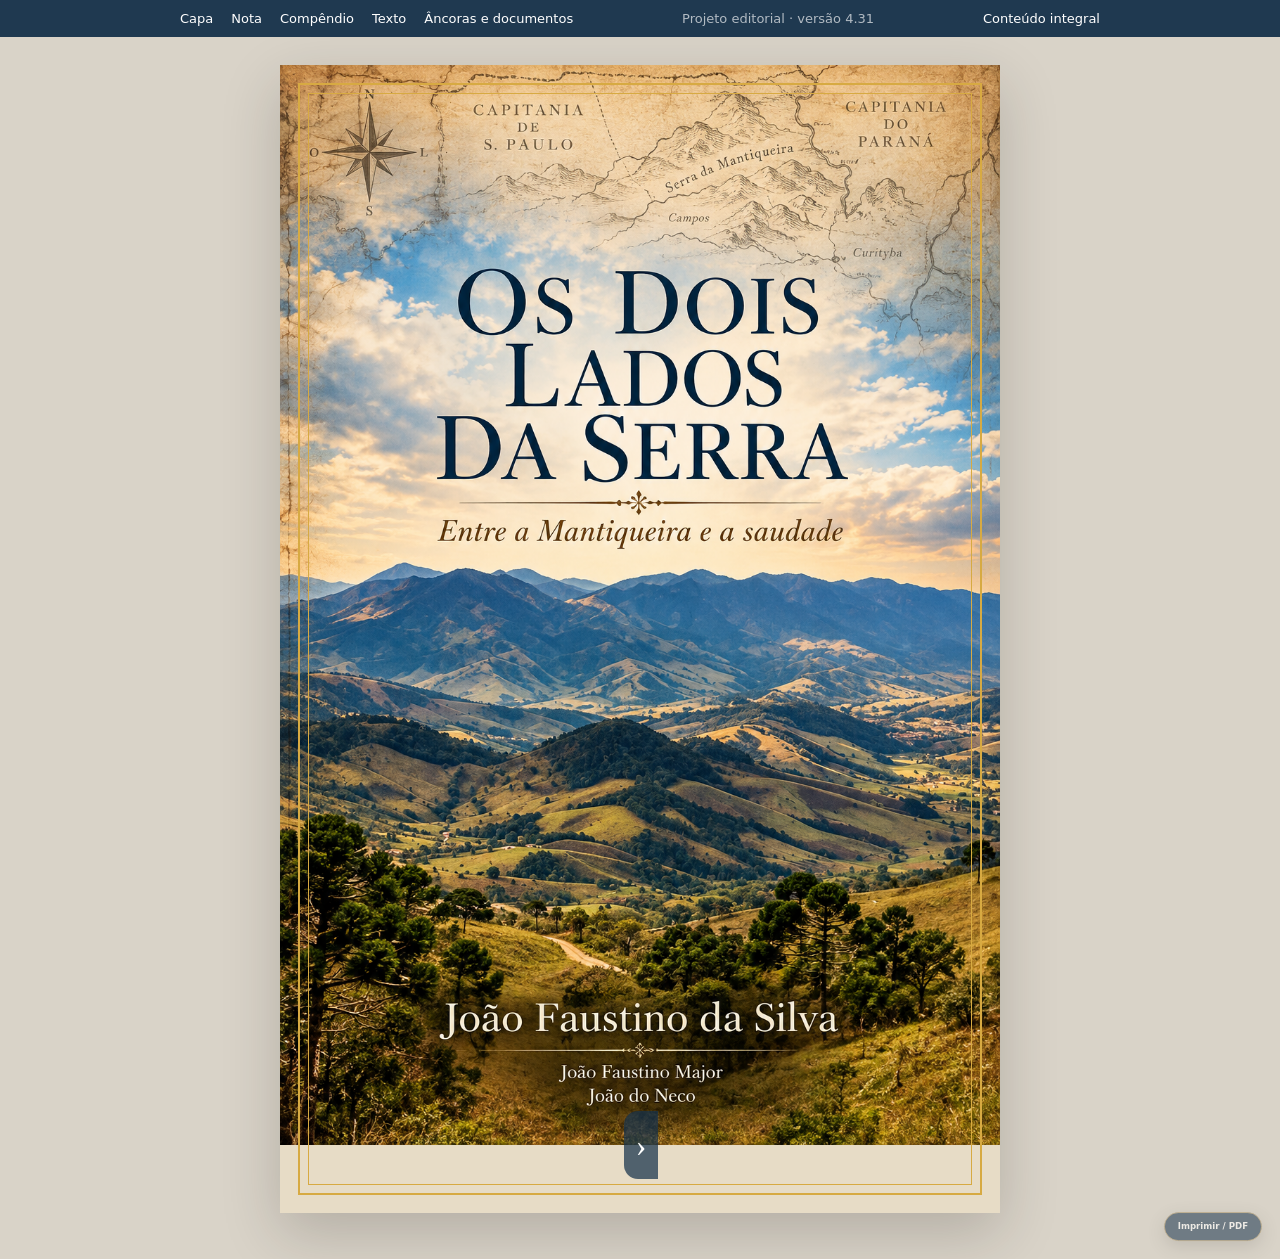
==== commit 484e79a9: "Aprimora orientação de leitura e corrige ramo Azevedo conforme autor v4.31" ====
--- a/index.html
+++ b/index.html
@@ -14,7 +14,7 @@
 <body>
 <nav class="toolbar">
   <a href="#capa">Capa</a><a href="#prefacio">Nota</a><a href="#sumario">Compêndio</a><a href="#texto">Texto</a><a href="#mundo-memorias">Âncoras e documentos</a>
-  <span>Projeto editorial · versão 4.30</span>
+  <span>Projeto editorial · versão 4.31</span>
 <a class="archive-link" href="conteudo-integral.html">Conteúdo integral</a></nav>
 
 <div class="reader-shell"><main class="book">
@@ -36,7 +36,7 @@
   <figure class="author-portrait"><img src="./assets/fotos/joao-faustino-autor.jpg" width="1024" height="1536" alt="Retrato de João Faustino da Silva, autor de Os dois lados da Serra"><figcaption>João Faustino da Silva — João do Neco Major.<br><small>Acervo da família · enquadramento ajustado digitalmente.</small></figcaption></figure>
 </section>
 
-<section class="page contents-page" id="sumario"><header class="page-head"><span>ROTEIRO DE LEITURA</span><h2>Capítulos e memórias</h2><p>Um percurso pela família, pela travessia e pela saudade</p></header><p class="editorial-note">Os escritos são preservados na voz do autor. Este roteiro organiza os capítulos por assunto e percurso de leitura; a revisão da ordem física das páginas prossegue com cuidado para não perder textos ou imagens.</p><ol class="contents-list"><li><a href="#retrato-do-autor"><span>Retrato do autor</span><i></i><b>ler →</b></a></li><li><a href="#prefacio"><span>Nota do organizador</span><i></i><b>ler →</b></a></li><li><a href="#voz-do-autor"><span>Ao leitor — João Faustino Major</span><i></i><b>ler →</b></a></li></ol><h3 class="contents-group-start">I · A terra de origem</h3><ol class="contents-list"><li><a href="#prologo-otelo"><span>Uma voz à porteira</span><i></i><b>ler →</b></a></li><li><a href="#otelo"><span>Vô Major vai a Santa Rita, e Otelo aparece</span><i></i><b>ler →</b></a></li><li><a href="#de-volta-as-origens"><span>De volta às origens</span><i></i><b>ler →</b></a></li></ol><h3 class="contents-group-start">II · A grande travessia</h3><ol class="contents-list"><li><a href="#nota-comitiva"><span>Como viajava a comitiva</span><i></i><b>ler →</b></a></li><li><a href="#texto"><span>Separação dos filhos: o preço da aventura</span><i></i><b>ler →</b></a></li><li><a href="#primeiros-dias-texto"><span>Os primeiros dias de jornada</span><i></i><b>ler →</b></a></li><li><a href="#promessa-do-duca"><span>O desafio do Vô Major e a promessa do Duca</span><i></i><b>ler →</b></a></li><li><a href="#serra-que-chora"><span>A descida da Serra que Chora</span><i></i><b>ler →</b></a></li><li><a href="#serra-vencida"><span>A Mantiqueira vencida</span><i></i><b>ler →</b></a></li><li><a href="#chegada-serra-boa-vista"><span>Depois do Rio das Cinzas</span><i></i><b>ler →</b></a></li><li><a href="#travessia-variante"><span>A travessia: versão complementar</span><i></i><b>ler →</b></a></li></ol><h3 class="contents-group-start">III · Raízes e pertencimento</h3><ol class="contents-list"><li><a href="#memoria-do-vo-major"><span>Os descendentes do Vô Major</span><i></i><b>ler →</b></a></li><li><a href="#os-opostos"><span>Os opostos se atraem</span><i></i><b>ler →</b></a></li><li><a href="#chegada-dos-mineiros"><span>A chegada dos mineiros</span><i></i><b>ler →</b></a></li><li><a href="#dia-de-mutirao"><span>Dia de mutirão</span><i></i><b>ler →</b></a></li></ol><h3 class="contents-group-start">IV · Infância e descobertas</h3><ol class="contents-list"><li><a href="#menino-chefe-de-cozinha"><span>O menino medroso que virou chefe de cozinha</span><i></i><b>ler →</b></a></li><li><a href="#visita-candida"><span>Uma visita à prima Cândida</span><i></i><b>ler →</b></a></li><li><a href="#ceu-brigadeiro"><span>Céu de brigadeiro</span><i></i><b>ler →</b></a></li><li><a href="#aniversario-zaina"><span>O aniversário e a velha Zaina</span><i></i><b>ler →</b></a></li><li><a href="#batismo-de-joao"><span>O batismo de João</span><i></i><b>ler →</b></a></li></ol><h3 class="contents-group-start">V · Pessoas que permanecem</h3><ol class="contents-list"><li><a href="#carta-ao-pai"><span>Carta para Joaquim Faustino Filho</span><i></i><b>ler →</b></a></li><li><a href="#carta-neco-major"><span>Carta a Neco Major</span><i></i><b>ler →</b></a></li><li><a href="#apresento-me"><span>Apresento-me</span><i></i><b>ler →</b></a></li><li><a href="#tia-sa-nica"><span>Tia Sá Nica e Tio Juca Militão</span><i></i><b>ler →</b></a></li><li><a href="#nomes-da-familia"><span>Mais histórias da nossa família</span><i></i><b>ler →</b></a></li><li><a href="#caderno-casa"><span>As múltiplas funções da minha mãe</span><i></i><b>ler →</b></a></li></ol><h3 class="contents-group-start">VI · Jaboti, tempo e saudade</h3><ol class="contents-list"><li><a href="#forasteiro"><span>Forasteiro na minha cidade natal</span><i></i><b>ler →</b></a></li><li><a href="#ponto-contemplacao"><span>A vista do meu ponto de contemplação</span><i></i><b>ler →</b></a></li><li><a href="#caderno-saudade-texto"><span>A vida moderna e a triste constatação</span><i></i><b>ler →</b></a></li><li><a href="#caderno-saudade-manuscrito"><span>Saudade indefinida</span><i></i><b>ler →</b></a></li><li><a href="#educacao-tecnologia"><span>Educação e tecnologia</span><i></i><b>ler →</b></a></li></ol><h3 class="contents-group-start">VII · Versos e reflexões</h3><ol class="contents-list"><li><a href="#apelo-ao-rio"><span>Um apelo ao rio</span><i></i><b>ler →</b></a></li><li><a href="#trova-passarinhos"><span>Trova dos passarinhos</span><i></i><b>ler →</b></a></li><li><a href="#versinhos-adolescencia"><span>Versinhos da minha adolescência</span><i></i><b>ler →</b></a></li><li><a href="#noite-fatidica"><span>Noite fatídica</span><i></i><b>ler →</b></a></li><li><a href="#cada-cais"><span>Em cada cais um amor, em cada cidade um órfão</span><i></i><b>ler →</b></a></li><li><a href="#aprendiz-poeta"><span>Aprendiz de poeta</span><i></i><b>ler →</b></a></li><li><a href="#cavalo-baio"><span>A venda do cavalo baio</span><i></i><b>ler →</b></a></li></ol><h3 class="contents-group-start">Documentos e referências</h3><ol class="contents-list"><li><a href="#mundo-memorias"><span>O mundo por trás das memórias</span><i></i><b>ler →</b></a></li><li><a href="#mundo-1910"><span>O mundo quando eles partiram</span><i></i><b>ler →</b></a></li><li><a href="#genealogia"><span>As raízes dos Major: genealogia</span><i></i><b>ler →</b></a></li><li><a href="conteudo-integral.html"><span>Conteúdo integral e textos preservados</span><i></i><b>ler →</b></a></li></ol><div class="contents-tail">Memória como fundamento · história como referência · literatura como expressão</div><button class="bookmark-jump" type="button" disabled><span class="bookmark-mini"></span><strong>Minha marcação</strong><small>Nenhuma página marcada</small></button></section>
+<section class="page contents-page" id="sumario"><header class="page-head"><span>ROTEIRO DE LEITURA</span><h2>Capítulos e memórias</h2><p>Um percurso pela família, pela travessia e pela saudade</p></header><p class="editorial-note">Os escritos preservam a voz do autor. A sequência de leitura começa pelas origens e pela travessia, acompanha as pessoas e os lugares de sua memória e reserva a documentação histórica para consulta ao final. Algumas crônicas apresentam versões complementares do mesmo acontecimento, mantidas como testemunhos distintos.</p><ol class="contents-list"><li><a href="#retrato-do-autor"><span>Retrato do autor</span><i></i><b>ler →</b></a></li><li><a href="#prefacio"><span>Nota do organizador</span><i></i><b>ler →</b></a></li><li><a href="#voz-do-autor"><span>Ao leitor — João Faustino Major</span><i></i><b>ler →</b></a></li></ol><h3 class="contents-group-start">I · A terra de origem</h3><ol class="contents-list"><li><a href="#prologo-otelo"><span>Uma voz à porteira</span><i></i><b>ler →</b></a></li><li><a href="#otelo"><span>Vô Major vai a Santa Rita, e Otelo aparece</span><i></i><b>ler →</b></a></li><li><a href="#de-volta-as-origens"><span>De volta às origens</span><i></i><b>ler →</b></a></li></ol><h3 class="contents-group-start">II · A grande travessia</h3><ol class="contents-list"><li><a href="#nota-comitiva"><span>Como viajava a comitiva</span><i></i><b>ler →</b></a></li><li><a href="#texto"><span>Separação dos filhos: o preço da aventura</span><i></i><b>ler →</b></a></li><li><a href="#primeiros-dias-texto"><span>Os primeiros dias de jornada</span><i></i><b>ler →</b></a></li><li><a href="#promessa-do-duca"><span>O desafio do Vô Major e a promessa do Duca</span><i></i><b>ler →</b></a></li><li><a href="#serra-que-chora"><span>A descida da Serra que Chora</span><i></i><b>ler →</b></a></li><li><a href="#serra-vencida"><span>A Mantiqueira vencida</span><i></i><b>ler →</b></a></li><li><a href="#chegada-serra-boa-vista"><span>Depois do Rio das Cinzas</span><i></i><b>ler →</b></a></li><li><a href="#travessia-variante"><span>A travessia: versão complementar</span><i></i><b>ler →</b></a></li></ol><h3 class="contents-group-start">III · Raízes e pertencimento</h3><ol class="contents-list"><li><a href="#memoria-do-vo-major"><span>Os descendentes do Vô Major</span><i></i><b>ler →</b></a></li><li><a href="#os-opostos"><span>Os opostos se atraem</span><i></i><b>ler →</b></a></li><li><a href="#chegada-dos-mineiros"><span>A chegada dos mineiros</span><i></i><b>ler →</b></a></li><li><a href="#dia-de-mutirao"><span>Dia de mutirão</span><i></i><b>ler →</b></a></li></ol><h3 class="contents-group-start">IV · Infância e descobertas</h3><ol class="contents-list"><li><a href="#menino-chefe-de-cozinha"><span>O menino medroso que virou chefe de cozinha</span><i></i><b>ler →</b></a></li><li><a href="#visita-candida"><span>Uma visita à prima Cândida</span><i></i><b>ler →</b></a></li><li><a href="#ceu-brigadeiro"><span>Céu de brigadeiro</span><i></i><b>ler →</b></a></li><li><a href="#aniversario-zaina"><span>O aniversário e a velha Zaina</span><i></i><b>ler →</b></a></li><li><a href="#batismo-de-joao"><span>O batismo de João</span><i></i><b>ler →</b></a></li></ol><h3 class="contents-group-start">V · Pessoas que permanecem</h3><ol class="contents-list"><li><a href="#carta-ao-pai"><span>Carta para Joaquim Faustino Filho</span><i></i><b>ler →</b></a></li><li><a href="#carta-neco-major"><span>Carta a Neco Major</span><i></i><b>ler →</b></a></li><li><a href="#apresento-me"><span>Apresento-me</span><i></i><b>ler →</b></a></li><li><a href="#tia-sa-nica"><span>Tia Sá Nica e Tio Juca Militão</span><i></i><b>ler →</b></a></li><li><a href="#nomes-da-familia"><span>Mais histórias da nossa família</span><i></i><b>ler →</b></a></li><li><a href="#caderno-casa"><span>As múltiplas funções da minha mãe</span><i></i><b>ler →</b></a></li></ol><h3 class="contents-group-start">VI · Jaboti, tempo e saudade</h3><ol class="contents-list"><li><a href="#forasteiro"><span>Forasteiro na minha cidade natal</span><i></i><b>ler →</b></a></li><li><a href="#ponto-contemplacao"><span>A vista do meu ponto de contemplação</span><i></i><b>ler →</b></a></li><li><a href="#caderno-saudade-texto"><span>A vida moderna e a triste constatação</span><i></i><b>ler →</b></a></li><li><a href="#caderno-saudade-manuscrito"><span>Saudade indefinida</span><i></i><b>ler →</b></a></li><li><a href="#educacao-tecnologia"><span>Educação e tecnologia</span><i></i><b>ler →</b></a></li></ol><h3 class="contents-group-start">VII · Versos e reflexões</h3><ol class="contents-list"><li><a href="#apelo-ao-rio"><span>Um apelo ao rio</span><i></i><b>ler →</b></a></li><li><a href="#trova-passarinhos"><span>Trova dos passarinhos</span><i></i><b>ler →</b></a></li><li><a href="#versinhos-adolescencia"><span>Versinhos da minha adolescência</span><i></i><b>ler →</b></a></li><li><a href="#noite-fatidica"><span>Noite fatídica</span><i></i><b>ler →</b></a></li><li><a href="#cada-cais"><span>Em cada cais um amor, em cada cidade um órfão</span><i></i><b>ler →</b></a></li><li><a href="#aprendiz-poeta"><span>Aprendiz de poeta</span><i></i><b>ler →</b></a></li><li><a href="#cavalo-baio"><span>A venda do cavalo baio</span><i></i><b>ler →</b></a></li></ol><h3 class="contents-group-start">Documentos e referências</h3><ol class="contents-list"><li><a href="#mundo-memorias"><span>O mundo por trás das memórias</span><i></i><b>ler →</b></a></li><li><a href="#mundo-1910"><span>O mundo quando eles partiram</span><i></i><b>ler →</b></a></li><li><a href="#genealogia"><span>As raízes dos Major: genealogia</span><i></i><b>ler →</b></a></li><li><a href="conteudo-integral.html"><span>Conteúdo integral e textos preservados</span><i></i><b>ler →</b></a></li></ol><div class="contents-tail">Memória como fundamento · história como referência · literatura como expressão</div><button class="bookmark-jump" type="button" disabled><span class="bookmark-mini"></span><strong>Minha marcação</strong><small>Nenhuma página marcada</small></button></section>
 
 <section class="page prose-page preface-editorial" id="prefacio">
   <header class="page-head"><span>ABERTURA</span><h2>Nota do organizador</h2><p>Entre a Mantiqueira e a saudade</p></header>
@@ -480,7 +480,7 @@
 <section class="page prose-page story-start" id="cada-cais"><header class="page-head"><span>POESIA DO AUTOR · REFLEXÃO SOCIAL</span><h2>Em cada cais um amor, em cada cidade um órfão</h2></header><article><div class="poem"><p>Os marinheiros amam e se vão</p><p>Noutro porto, outro amor lhe espera<br>É como o inverno esperando a primavera</p><p>O marinheiro segue, outros mares vai navegar<br>Logo, uma criança pelas ruas, sem destino vai<br>Resultado de uma aventura, é mais um filho sem pai</p><p>No humilde barraco do morro<br>Uma mãe pede socorro<br>Uma criança entristecida<br>O submundo do crime lhe espera na vida</p><p>Nos pubs de Amsterdan, Atenas, Londres e Paris<br>Um velho marine conta vantagem, fingindo estar feliz<br>Lembrando suas aventuras em Salvador, Santos ou Rio<br>Seu copo está sempre cheio, mas o espírito vazio.</p></div><p class="signature">JFMajor<br>18 de outubro de 2022</p><p class="source-sign"><strong>Nota editorial.</strong> Poema recuperado do arquivo integral. As barras foram convertidas em quebras de verso e a pontuação final foi normalizada. A grafia “Amsterdan” e a palavra “marine” permanecem conforme a fonte, até eventual cotejo com o manuscrito.</p><aside class="inline-anchor curated-anchor"><span>ÂNCORA · O CONTRASTE DOS PORTOS</span><p>Os portos e as cidades aparecem como cenário de um contraste moral: a aventura de quem parte e as consequências para quem permanece. É uma reflexão poética do autor, não um relato documental sobre uma família identificada.</p></aside></article></section>
 <section class="page prose-page story-start" id="aprendiz-poeta"><header class="page-head"><span>POESIA DO AUTOR · HUMOR E COSTUMES</span><h2>Aprendiz de poeta</h2></header><article><div class="poem"><p>Havia um guri muito arteiro e medonho<br>Tinha medo de trabalho<br>Mas não tinha de demônio</p><p>Corria de serviço<br>Até mesmo em seus sonhos</p><p>Passava o dia a brincar<br>Trabalhar era enfadonho</p><p>Queria se casar<br>E rezava pra Santo Antônio<br>Porém, noiva não achava<br>Por ser feio e brincalhão<br>Pra resolver o problema<br>Vai pedir pra São João.</p></div><p class="signature">JFMajor</p><p class="source-sign"><strong>Nota editorial.</strong> Poema recuperado do arquivo integral. As barras foram convertidas em quebras de verso; foram regularizadas apenas grafias evidentes, como “e” e “enfadonho”. O documento não informa data para esta composição.</p><aside class="inline-anchor curated-anchor"><span>ÂNCORA · HUMOR POPULAR</span><p>O contraste entre a preguiça do trabalho, o desejo de casamento e as invocações a Santo Antônio e São João aproxima os versos das brincadeiras e tradições orais populares.</p></aside></article></section>
 <section class="page prose-page story-start" id="cavalo-baio"><header class="page-head"><span>POESIA DO AUTOR · PARA OS NETOS</span><h2>A venda do cavalo baio</h2></header><article><p class="source-sign"><strong>Dedicatória:</strong> para Heitor e Elis. <strong>Indicação do autor:</strong> declamar com sotaque gaúcho.</p><div class="poem"><p>Os passos altivos se foram.<br>Nosso Baio se mudou de querência!</p><p>De saudades, agora choram<br>os meus netos, na sua ausência!</p><p>De querência, mudou nosso Baio.<br>Melhor cavaleiro ele merecia!</p><p>Sua ausência, agora choram:<br>meu lindo guri e minha linda guria!</p></div><p class="signature">JFMajor<br>Jaboti, 15 de julho de 2017</p><p class="source-sign"><strong>Nota editorial.</strong> Poema recuperado do arquivo integral. Os sinais “/” do registro foram convertidos em quebras de verso; a pontuação e as maiúsculas receberam regularização mínima. A recomendação de declamação pertence ao autor, mas não equivale a uma gravação de áudio.</p><aside class="inline-anchor curated-anchor"><span>ÂNCORA · CAVALO E QUERÊNCIA</span><p>“Querência” evoca o lugar de pertencimento, e a despedida do cavalo se transforma numa lembrança compartilhada com os netos.</p></aside></article></section>
-<section class="page part-page" id="parte-documentos"><div class="part-no">PARTE ANEXO</div><h2>Documentos e referências</h2><p>História e genealogia para consulta</p><div class="road"></div></section>
+<section class="page part-page" id="parte-documentos"><div class="part-no">CADERNO COMPLEMENTAR</div><h2>Documentos e referências</h2><p>História e genealogia para consulta</p><div class="road"></div></section>
 <section class="page part-page" id="mundo-memorias"><div class="part-no">CADERNO HISTÓRICO E DOCUMENTAL</div><h2>O mundo por trás<br>das memórias</h2><p>Documentos · lugares · mapas · curiosidades de uma época</p><div class="road"></div></section><section class="page prose-page context-1910" id="mundo-1910"><header class="page-head"><span>INTRODUÇÃO AO CADERNO · 1908–1914</span><h2>O mundo quando eles partiram</h2></header><article><p class="dropcap">Enquanto a família Major atravessava serras, rios e caminhos de terra, o mundo também estava em movimento. Nas cidades, chegavam a eletricidade, os automóveis e as notícias da aviação. No interior, a viagem continuava dependendo dos animais, dos pousos e do conhecimento dos caminhos.</p><p>As páginas seguintes não pretendem provar cada cena narrada por João Faustino Major. Reúnem documentos e acontecimentos contemporâneos que ajudam a imaginar a época, sem confundir a história do país com a história particular da família.</p><p class="source-sign">Caderno de contexto · documentos de época e referências históricas</p></article></section>
 
 <section class="page prose-page story-start context-1910">
@@ -527,7 +527,7 @@
 
 <section class="page part-page" id="genealogia"><div class="part-no">CADERNO DE FAMÍLIA</div><h2>As raízes<br>dos Major</h2><p>Genealogia · nomes e gerações</p><div class="road"></div></section>
 <section class="page prose-page" id="arvore-major"><header class="page-head"><span>GENEALOGIA · RAMO FAUSTINO MAJOR</span><h2>De geração em geração</h2></header><article><p><strong>Faustino Pereira da Silva</strong> e <strong>Ana “Major”</strong></p><p>↓</p><p><strong>Joaquim Faustino da Silva</strong> e <strong>Rosária Rosalina dos Reis</strong></p><p>↓</p><p><strong>Joaquim Faustino Filho (Neco Major)</strong> e <strong>Carmelina Maria Faustino</strong></p><p class="source-sign">Quadro genealógico familiar em organização. Os vínculos apresentados seguem os dados familiares confirmados; datas e documentação permanecem sujeitos a conferência.</p></article></section>
-<section class="page prose-page" id="arvore-azevedo"><header class="page-head"><span>GENEALOGIA · RAMO AZEVEDO</span><h2>Outro ramo da memória</h2></header><article><p><strong>Benedito José de Azevedo</strong> — cônjuge ainda não identificado(a).</p><p>↓</p><p><strong>José Antônio de Azevedo (Zé Antônio)</strong> e <strong>Josefina Maria de Jesus</strong>.</p><p class="source-sign">Zé Antônio é identificado na memória familiar como bisavô do organizador. O cruzamento entre ramos e os demais vínculos será apresentado somente após confirmação documental.</p></article></section>
+<section class="page prose-page" id="arvore-azevedo"><header class="page-head"><span>GENEALOGIA · RAMO AZEVEDO</span><h2>Outro ramo da memória</h2></header><article><p><strong>Antônio José de Azevedo</strong> — identificado pelo autor, em outubro de 2026, como pai do avô de Carmelina.</p><p><strong>José Antônio de Azevedo (Zé Antônio)</strong> e <strong>Josefina Maria de Jesus</strong> — nomes preservados na memória familiar; a posição precisa de cada pessoa entre as gerações exige conferência documental.</p><p class="source-sign"><strong>Correção do autor.</strong> A atribuição anterior a Benedito José de Azevedo foi retirada. A ligação exata entre os demais nomes permanece em verificação, sem presumir parentescos não confirmados.</p></article></section>
 <section class="page prose-page" id="filhos-neco"><header class="page-head"><span>GENEALOGIA · DESCENDÊNCIA</span><h2>Os filhos de Neco Major</h2></header><article><p>Levino (Vino), Sebastião (Tião), José, Benedito (Dito do Cartório), Maria, Laércio, João, Donizete, Iolanda e Luis Francisco.</p><p class="source-sign">Relação de nomes transmitida e confirmada pela família. A sequência não deve ser interpretada como ordem de nascimento sem documentação adicional.</p></article></section>
 <section class="page back-cover">
   <div class="ornament">✦</div>
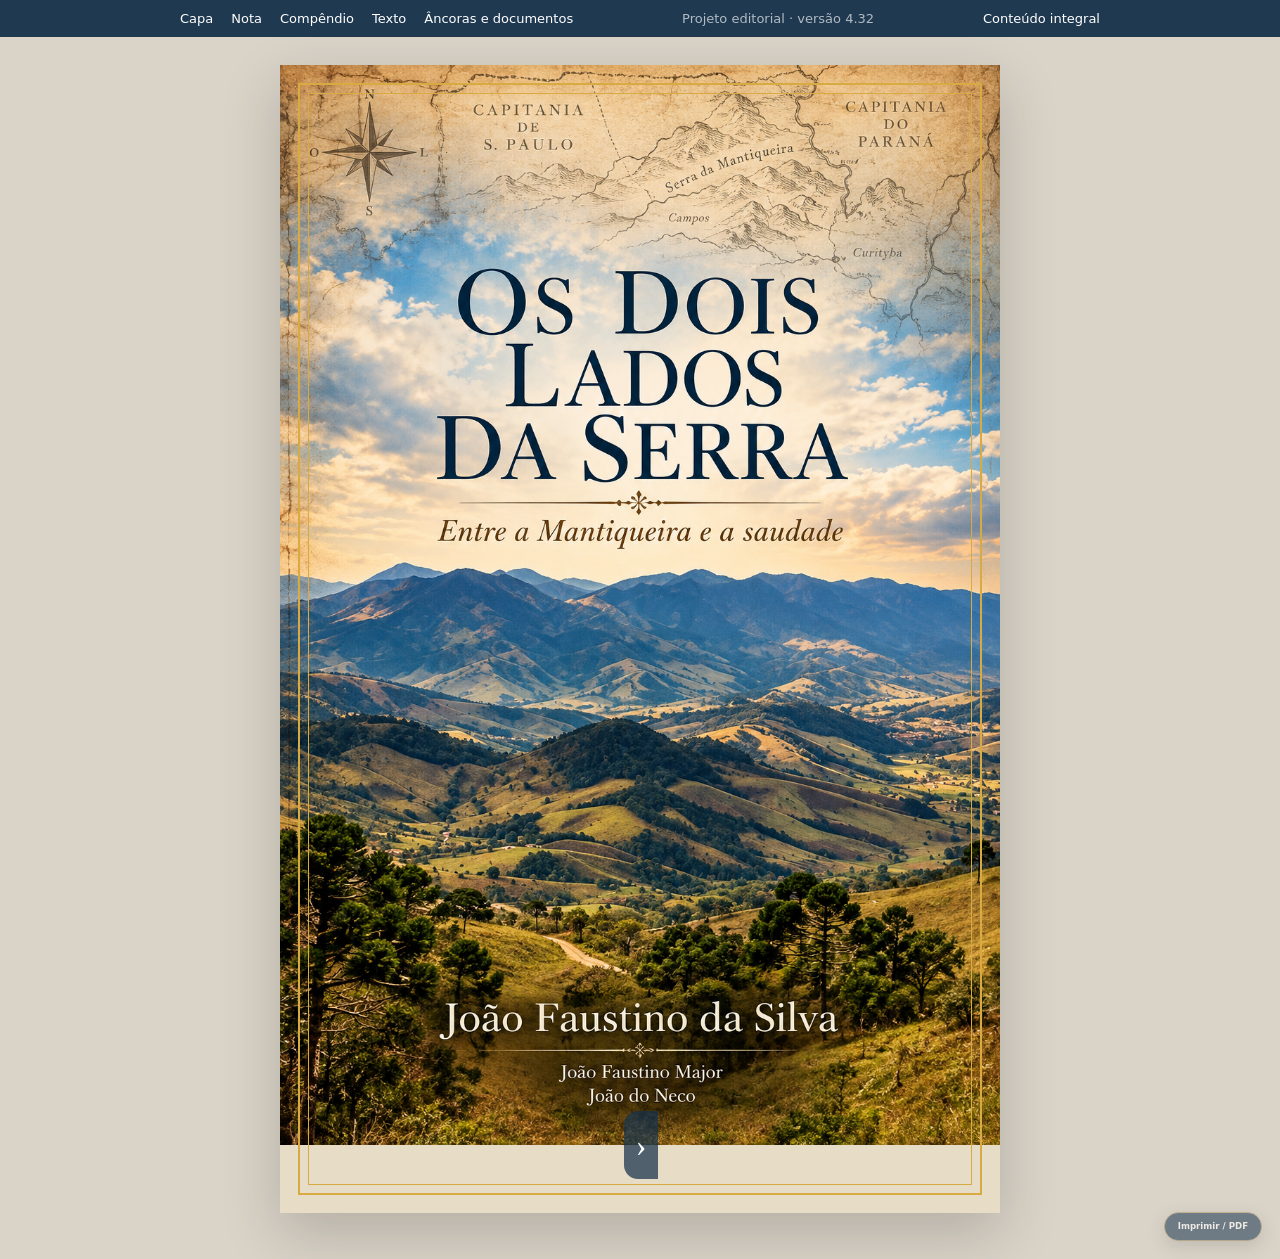
==== commit 0462a6c6: "Remove nota técnica da comitiva da leitura e do sumário v4.32" ====
--- a/index.html
+++ b/index.html
@@ -14,7 +14,7 @@
 <body>
 <nav class="toolbar">
   <a href="#capa">Capa</a><a href="#prefacio">Nota</a><a href="#sumario">Compêndio</a><a href="#texto">Texto</a><a href="#mundo-memorias">Âncoras e documentos</a>
-  <span>Projeto editorial · versão 4.31</span>
+  <span>Projeto editorial · versão 4.32</span>
 <a class="archive-link" href="conteudo-integral.html">Conteúdo integral</a></nav>
 
 <div class="reader-shell"><main class="book">
@@ -36,7 +36,7 @@
   <figure class="author-portrait"><img src="./assets/fotos/joao-faustino-autor.jpg" width="1024" height="1536" alt="Retrato de João Faustino da Silva, autor de Os dois lados da Serra"><figcaption>João Faustino da Silva — João do Neco Major.<br><small>Acervo da família · enquadramento ajustado digitalmente.</small></figcaption></figure>
 </section>
 
-<section class="page contents-page" id="sumario"><header class="page-head"><span>ROTEIRO DE LEITURA</span><h2>Capítulos e memórias</h2><p>Um percurso pela família, pela travessia e pela saudade</p></header><p class="editorial-note">Os escritos preservam a voz do autor. A sequência de leitura começa pelas origens e pela travessia, acompanha as pessoas e os lugares de sua memória e reserva a documentação histórica para consulta ao final. Algumas crônicas apresentam versões complementares do mesmo acontecimento, mantidas como testemunhos distintos.</p><ol class="contents-list"><li><a href="#retrato-do-autor"><span>Retrato do autor</span><i></i><b>ler →</b></a></li><li><a href="#prefacio"><span>Nota do organizador</span><i></i><b>ler →</b></a></li><li><a href="#voz-do-autor"><span>Ao leitor — João Faustino Major</span><i></i><b>ler →</b></a></li></ol><h3 class="contents-group-start">I · A terra de origem</h3><ol class="contents-list"><li><a href="#prologo-otelo"><span>Uma voz à porteira</span><i></i><b>ler →</b></a></li><li><a href="#otelo"><span>Vô Major vai a Santa Rita, e Otelo aparece</span><i></i><b>ler →</b></a></li><li><a href="#de-volta-as-origens"><span>De volta às origens</span><i></i><b>ler →</b></a></li></ol><h3 class="contents-group-start">II · A grande travessia</h3><ol class="contents-list"><li><a href="#nota-comitiva"><span>Como viajava a comitiva</span><i></i><b>ler →</b></a></li><li><a href="#texto"><span>Separação dos filhos: o preço da aventura</span><i></i><b>ler →</b></a></li><li><a href="#primeiros-dias-texto"><span>Os primeiros dias de jornada</span><i></i><b>ler →</b></a></li><li><a href="#promessa-do-duca"><span>O desafio do Vô Major e a promessa do Duca</span><i></i><b>ler →</b></a></li><li><a href="#serra-que-chora"><span>A descida da Serra que Chora</span><i></i><b>ler →</b></a></li><li><a href="#serra-vencida"><span>A Mantiqueira vencida</span><i></i><b>ler →</b></a></li><li><a href="#chegada-serra-boa-vista"><span>Depois do Rio das Cinzas</span><i></i><b>ler →</b></a></li><li><a href="#travessia-variante"><span>A travessia: versão complementar</span><i></i><b>ler →</b></a></li></ol><h3 class="contents-group-start">III · Raízes e pertencimento</h3><ol class="contents-list"><li><a href="#memoria-do-vo-major"><span>Os descendentes do Vô Major</span><i></i><b>ler →</b></a></li><li><a href="#os-opostos"><span>Os opostos se atraem</span><i></i><b>ler →</b></a></li><li><a href="#chegada-dos-mineiros"><span>A chegada dos mineiros</span><i></i><b>ler →</b></a></li><li><a href="#dia-de-mutirao"><span>Dia de mutirão</span><i></i><b>ler →</b></a></li></ol><h3 class="contents-group-start">IV · Infância e descobertas</h3><ol class="contents-list"><li><a href="#menino-chefe-de-cozinha"><span>O menino medroso que virou chefe de cozinha</span><i></i><b>ler →</b></a></li><li><a href="#visita-candida"><span>Uma visita à prima Cândida</span><i></i><b>ler →</b></a></li><li><a href="#ceu-brigadeiro"><span>Céu de brigadeiro</span><i></i><b>ler →</b></a></li><li><a href="#aniversario-zaina"><span>O aniversário e a velha Zaina</span><i></i><b>ler →</b></a></li><li><a href="#batismo-de-joao"><span>O batismo de João</span><i></i><b>ler →</b></a></li></ol><h3 class="contents-group-start">V · Pessoas que permanecem</h3><ol class="contents-list"><li><a href="#carta-ao-pai"><span>Carta para Joaquim Faustino Filho</span><i></i><b>ler →</b></a></li><li><a href="#carta-neco-major"><span>Carta a Neco Major</span><i></i><b>ler →</b></a></li><li><a href="#apresento-me"><span>Apresento-me</span><i></i><b>ler →</b></a></li><li><a href="#tia-sa-nica"><span>Tia Sá Nica e Tio Juca Militão</span><i></i><b>ler →</b></a></li><li><a href="#nomes-da-familia"><span>Mais histórias da nossa família</span><i></i><b>ler →</b></a></li><li><a href="#caderno-casa"><span>As múltiplas funções da minha mãe</span><i></i><b>ler →</b></a></li></ol><h3 class="contents-group-start">VI · Jaboti, tempo e saudade</h3><ol class="contents-list"><li><a href="#forasteiro"><span>Forasteiro na minha cidade natal</span><i></i><b>ler →</b></a></li><li><a href="#ponto-contemplacao"><span>A vista do meu ponto de contemplação</span><i></i><b>ler →</b></a></li><li><a href="#caderno-saudade-texto"><span>A vida moderna e a triste constatação</span><i></i><b>ler →</b></a></li><li><a href="#caderno-saudade-manuscrito"><span>Saudade indefinida</span><i></i><b>ler →</b></a></li><li><a href="#educacao-tecnologia"><span>Educação e tecnologia</span><i></i><b>ler →</b></a></li></ol><h3 class="contents-group-start">VII · Versos e reflexões</h3><ol class="contents-list"><li><a href="#apelo-ao-rio"><span>Um apelo ao rio</span><i></i><b>ler →</b></a></li><li><a href="#trova-passarinhos"><span>Trova dos passarinhos</span><i></i><b>ler →</b></a></li><li><a href="#versinhos-adolescencia"><span>Versinhos da minha adolescência</span><i></i><b>ler →</b></a></li><li><a href="#noite-fatidica"><span>Noite fatídica</span><i></i><b>ler →</b></a></li><li><a href="#cada-cais"><span>Em cada cais um amor, em cada cidade um órfão</span><i></i><b>ler →</b></a></li><li><a href="#aprendiz-poeta"><span>Aprendiz de poeta</span><i></i><b>ler →</b></a></li><li><a href="#cavalo-baio"><span>A venda do cavalo baio</span><i></i><b>ler →</b></a></li></ol><h3 class="contents-group-start">Documentos e referências</h3><ol class="contents-list"><li><a href="#mundo-memorias"><span>O mundo por trás das memórias</span><i></i><b>ler →</b></a></li><li><a href="#mundo-1910"><span>O mundo quando eles partiram</span><i></i><b>ler →</b></a></li><li><a href="#genealogia"><span>As raízes dos Major: genealogia</span><i></i><b>ler →</b></a></li><li><a href="conteudo-integral.html"><span>Conteúdo integral e textos preservados</span><i></i><b>ler →</b></a></li></ol><div class="contents-tail">Memória como fundamento · história como referência · literatura como expressão</div><button class="bookmark-jump" type="button" disabled><span class="bookmark-mini"></span><strong>Minha marcação</strong><small>Nenhuma página marcada</small></button></section>
+<section class="page contents-page" id="sumario"><header class="page-head"><span>ROTEIRO DE LEITURA</span><h2>Capítulos e memórias</h2><p>Um percurso pela família, pela travessia e pela saudade</p></header><p class="editorial-note">Os escritos preservam a voz do autor. A sequência de leitura começa pelas origens e pela travessia, acompanha as pessoas e os lugares de sua memória e reserva a documentação histórica para consulta ao final. Algumas crônicas apresentam versões complementares do mesmo acontecimento, mantidas como testemunhos distintos.</p><ol class="contents-list"><li><a href="#retrato-do-autor"><span>Retrato do autor</span><i></i><b>ler →</b></a></li><li><a href="#prefacio"><span>Nota do organizador</span><i></i><b>ler →</b></a></li><li><a href="#voz-do-autor"><span>Ao leitor — João Faustino Major</span><i></i><b>ler →</b></a></li></ol><h3 class="contents-group-start">I · A terra de origem</h3><ol class="contents-list"><li><a href="#prologo-otelo"><span>Uma voz à porteira</span><i></i><b>ler →</b></a></li><li><a href="#otelo"><span>Vô Major vai a Santa Rita, e Otelo aparece</span><i></i><b>ler →</b></a></li><li><a href="#de-volta-as-origens"><span>De volta às origens</span><i></i><b>ler →</b></a></li></ol><h3 class="contents-group-start">II · A grande travessia</h3><ol class="contents-list"><li><a href="#texto"><span>Separação dos filhos: o preço da aventura</span><i></i><b>ler →</b></a></li><li><a href="#primeiros-dias-texto"><span>Os primeiros dias de jornada</span><i></i><b>ler →</b></a></li><li><a href="#promessa-do-duca"><span>O desafio do Vô Major e a promessa do Duca</span><i></i><b>ler →</b></a></li><li><a href="#serra-que-chora"><span>A descida da Serra que Chora</span><i></i><b>ler →</b></a></li><li><a href="#serra-vencida"><span>A Mantiqueira vencida</span><i></i><b>ler →</b></a></li><li><a href="#chegada-serra-boa-vista"><span>Depois do Rio das Cinzas</span><i></i><b>ler →</b></a></li><li><a href="#travessia-variante"><span>A travessia: versão complementar</span><i></i><b>ler →</b></a></li></ol><h3 class="contents-group-start">III · Raízes e pertencimento</h3><ol class="contents-list"><li><a href="#memoria-do-vo-major"><span>Os descendentes do Vô Major</span><i></i><b>ler →</b></a></li><li><a href="#os-opostos"><span>Os opostos se atraem</span><i></i><b>ler →</b></a></li><li><a href="#chegada-dos-mineiros"><span>A chegada dos mineiros</span><i></i><b>ler →</b></a></li><li><a href="#dia-de-mutirao"><span>Dia de mutirão</span><i></i><b>ler →</b></a></li></ol><h3 class="contents-group-start">IV · Infância e descobertas</h3><ol class="contents-list"><li><a href="#menino-chefe-de-cozinha"><span>O menino medroso que virou chefe de cozinha</span><i></i><b>ler →</b></a></li><li><a href="#visita-candida"><span>Uma visita à prima Cândida</span><i></i><b>ler →</b></a></li><li><a href="#ceu-brigadeiro"><span>Céu de brigadeiro</span><i></i><b>ler →</b></a></li><li><a href="#aniversario-zaina"><span>O aniversário e a velha Zaina</span><i></i><b>ler →</b></a></li><li><a href="#batismo-de-joao"><span>O batismo de João</span><i></i><b>ler →</b></a></li></ol><h3 class="contents-group-start">V · Pessoas que permanecem</h3><ol class="contents-list"><li><a href="#carta-ao-pai"><span>Carta para Joaquim Faustino Filho</span><i></i><b>ler →</b></a></li><li><a href="#carta-neco-major"><span>Carta a Neco Major</span><i></i><b>ler →</b></a></li><li><a href="#apresento-me"><span>Apresento-me</span><i></i><b>ler →</b></a></li><li><a href="#tia-sa-nica"><span>Tia Sá Nica e Tio Juca Militão</span><i></i><b>ler →</b></a></li><li><a href="#nomes-da-familia"><span>Mais histórias da nossa família</span><i></i><b>ler →</b></a></li><li><a href="#caderno-casa"><span>As múltiplas funções da minha mãe</span><i></i><b>ler →</b></a></li></ol><h3 class="contents-group-start">VI · Jaboti, tempo e saudade</h3><ol class="contents-list"><li><a href="#forasteiro"><span>Forasteiro na minha cidade natal</span><i></i><b>ler →</b></a></li><li><a href="#ponto-contemplacao"><span>A vista do meu ponto de contemplação</span><i></i><b>ler →</b></a></li><li><a href="#caderno-saudade-texto"><span>A vida moderna e a triste constatação</span><i></i><b>ler →</b></a></li><li><a href="#caderno-saudade-manuscrito"><span>Saudade indefinida</span><i></i><b>ler →</b></a></li><li><a href="#educacao-tecnologia"><span>Educação e tecnologia</span><i></i><b>ler →</b></a></li></ol><h3 class="contents-group-start">VII · Versos e reflexões</h3><ol class="contents-list"><li><a href="#apelo-ao-rio"><span>Um apelo ao rio</span><i></i><b>ler →</b></a></li><li><a href="#trova-passarinhos"><span>Trova dos passarinhos</span><i></i><b>ler →</b></a></li><li><a href="#versinhos-adolescencia"><span>Versinhos da minha adolescência</span><i></i><b>ler →</b></a></li><li><a href="#noite-fatidica"><span>Noite fatídica</span><i></i><b>ler →</b></a></li><li><a href="#cada-cais"><span>Em cada cais um amor, em cada cidade um órfão</span><i></i><b>ler →</b></a></li><li><a href="#aprendiz-poeta"><span>Aprendiz de poeta</span><i></i><b>ler →</b></a></li><li><a href="#cavalo-baio"><span>A venda do cavalo baio</span><i></i><b>ler →</b></a></li></ol><h3 class="contents-group-start">Documentos e referências</h3><ol class="contents-list"><li><a href="#mundo-memorias"><span>O mundo por trás das memórias</span><i></i><b>ler →</b></a></li><li><a href="#mundo-1910"><span>O mundo quando eles partiram</span><i></i><b>ler →</b></a></li><li><a href="#genealogia"><span>As raízes dos Major: genealogia</span><i></i><b>ler →</b></a></li><li><a href="conteudo-integral.html"><span>Conteúdo integral e textos preservados</span><i></i><b>ler →</b></a></li></ol><div class="contents-tail">Memória como fundamento · história como referência · literatura como expressão</div><button class="bookmark-jump" type="button" disabled><span class="bookmark-mini"></span><strong>Minha marcação</strong><small>Nenhuma página marcada</small></button></section>
 
 <section class="page prose-page preface-editorial" id="prefacio">
   <header class="page-head"><span>ABERTURA</span><h2>Nota do organizador</h2><p>Entre a Mantiqueira e a saudade</p></header>
@@ -94,8 +94,6 @@
 <p>A parada na porteira e vozes alegres me chamam de volta ao tempo real. É a Zezé, os filhos, nora e neto; eles vêm nos receber no alpendre da humilde e acolhedora casa que há muito tempo foi morada da tia Maria e do tio Pedro Majó, e ponto de partida da caravana daqueles que foram ajudar a construir nossa Jaboti.</p>
 <p class="source-sign"><strong>Nota editorial.</strong> Texto escolhido entre versões da mesma visita a Minas. O nome da égua não foi preenchido no original.</p></article></section>
 <section class="page part-page" id="parte-travessia"><div class="part-no">PARTE II</div><h2>A grande travessia</h2><p>Da Mantiqueira ao Paraná</p><div class="road"></div></section>
-<section class="page prose-page" id="nota-comitiva"><header class="page-head"><span>ESCLARECIMENTO DO AUTOR</span><h2>Como viajava a comitiva</h2></header><article><p>João Faustino da Silva esclareceu, em outubro de 2026, que a comitiva não utilizava carroções: os viajantes seguiam em montarias, com animais cargueiros que também transportavam as crianças. A edição conserva os fatos relatados pelo autor e diferencia memória, tradição oral e reconstrução literária.</p><p><a class="curated-related" href="#texto">Continuar a saga →</a></p></article></section>
-
 <section class="page prose-page story-start saga-opening" id="texto">
   <header class="page-head"><span>A SAGA DOS MAJOR · 1910</span><h2>Separação dos filhos: o preço da aventura</h2><p>O ano era 1910</p></header>
   <article>
